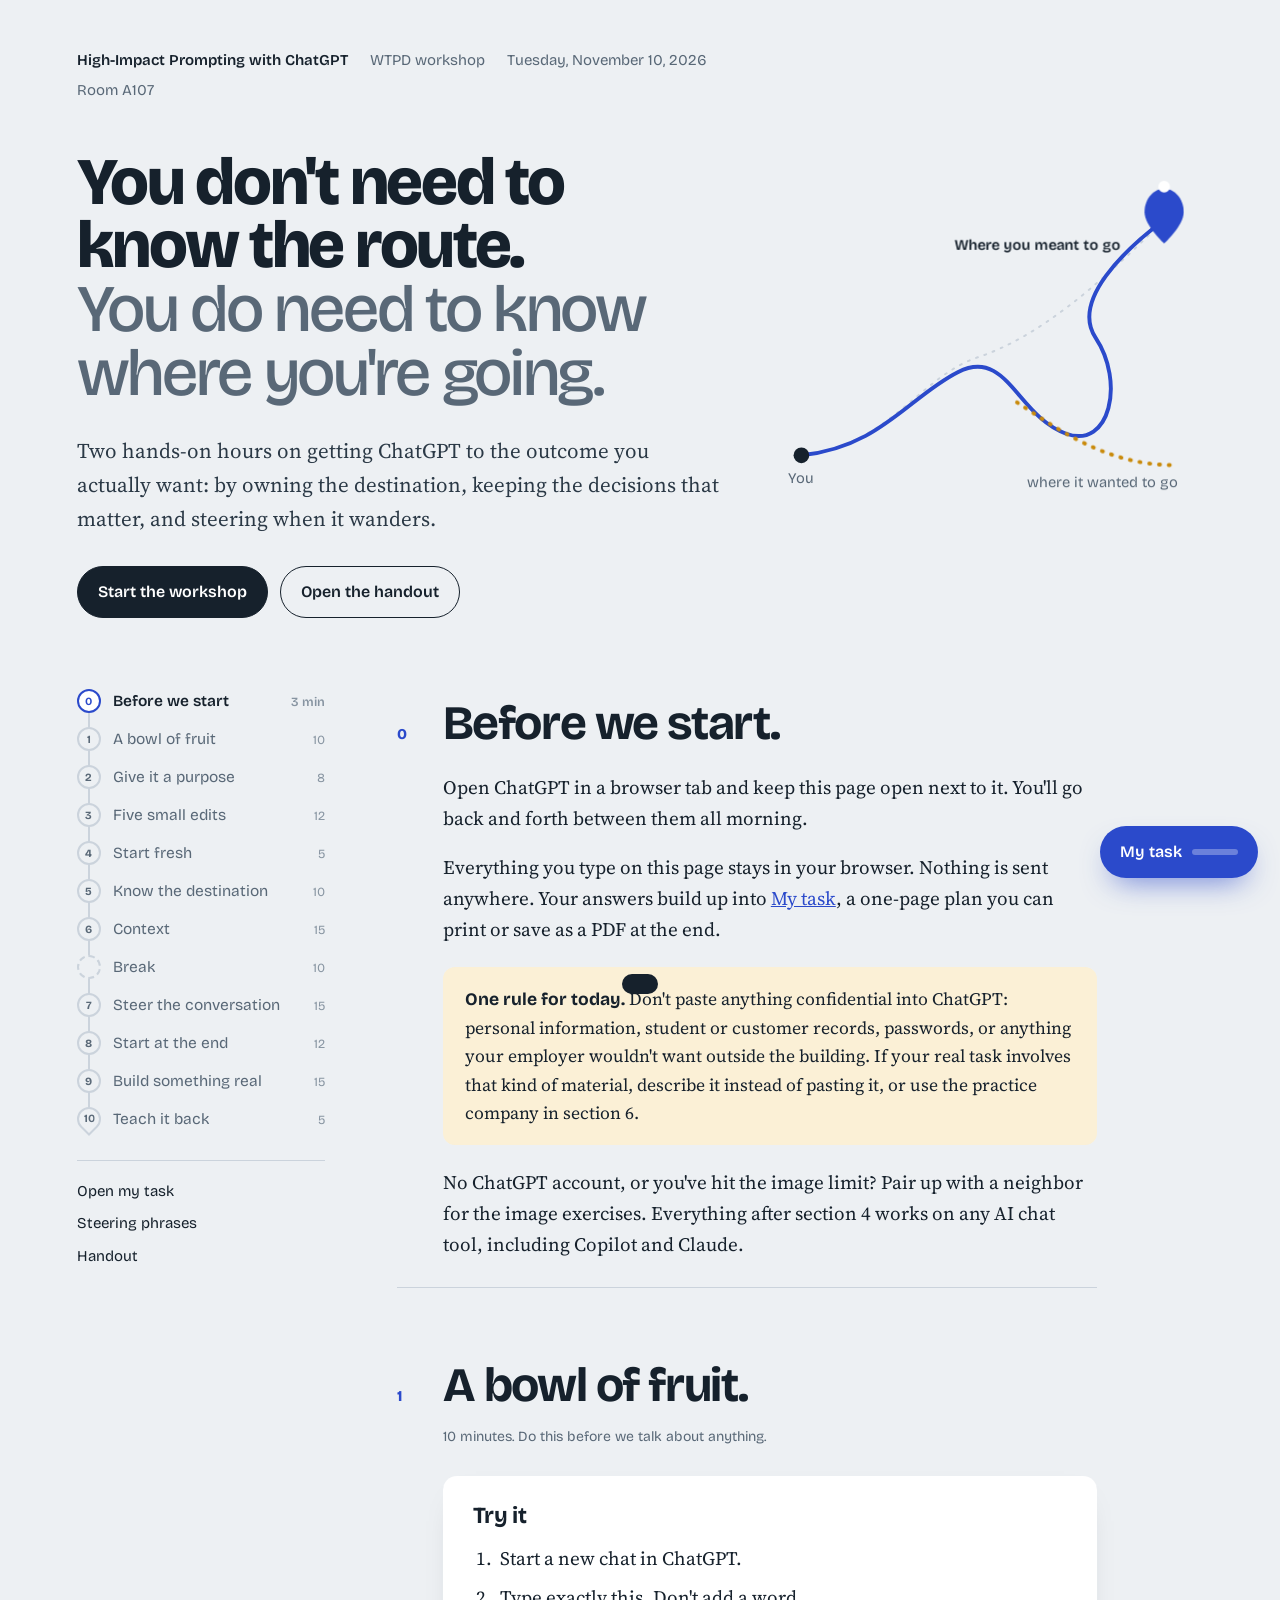
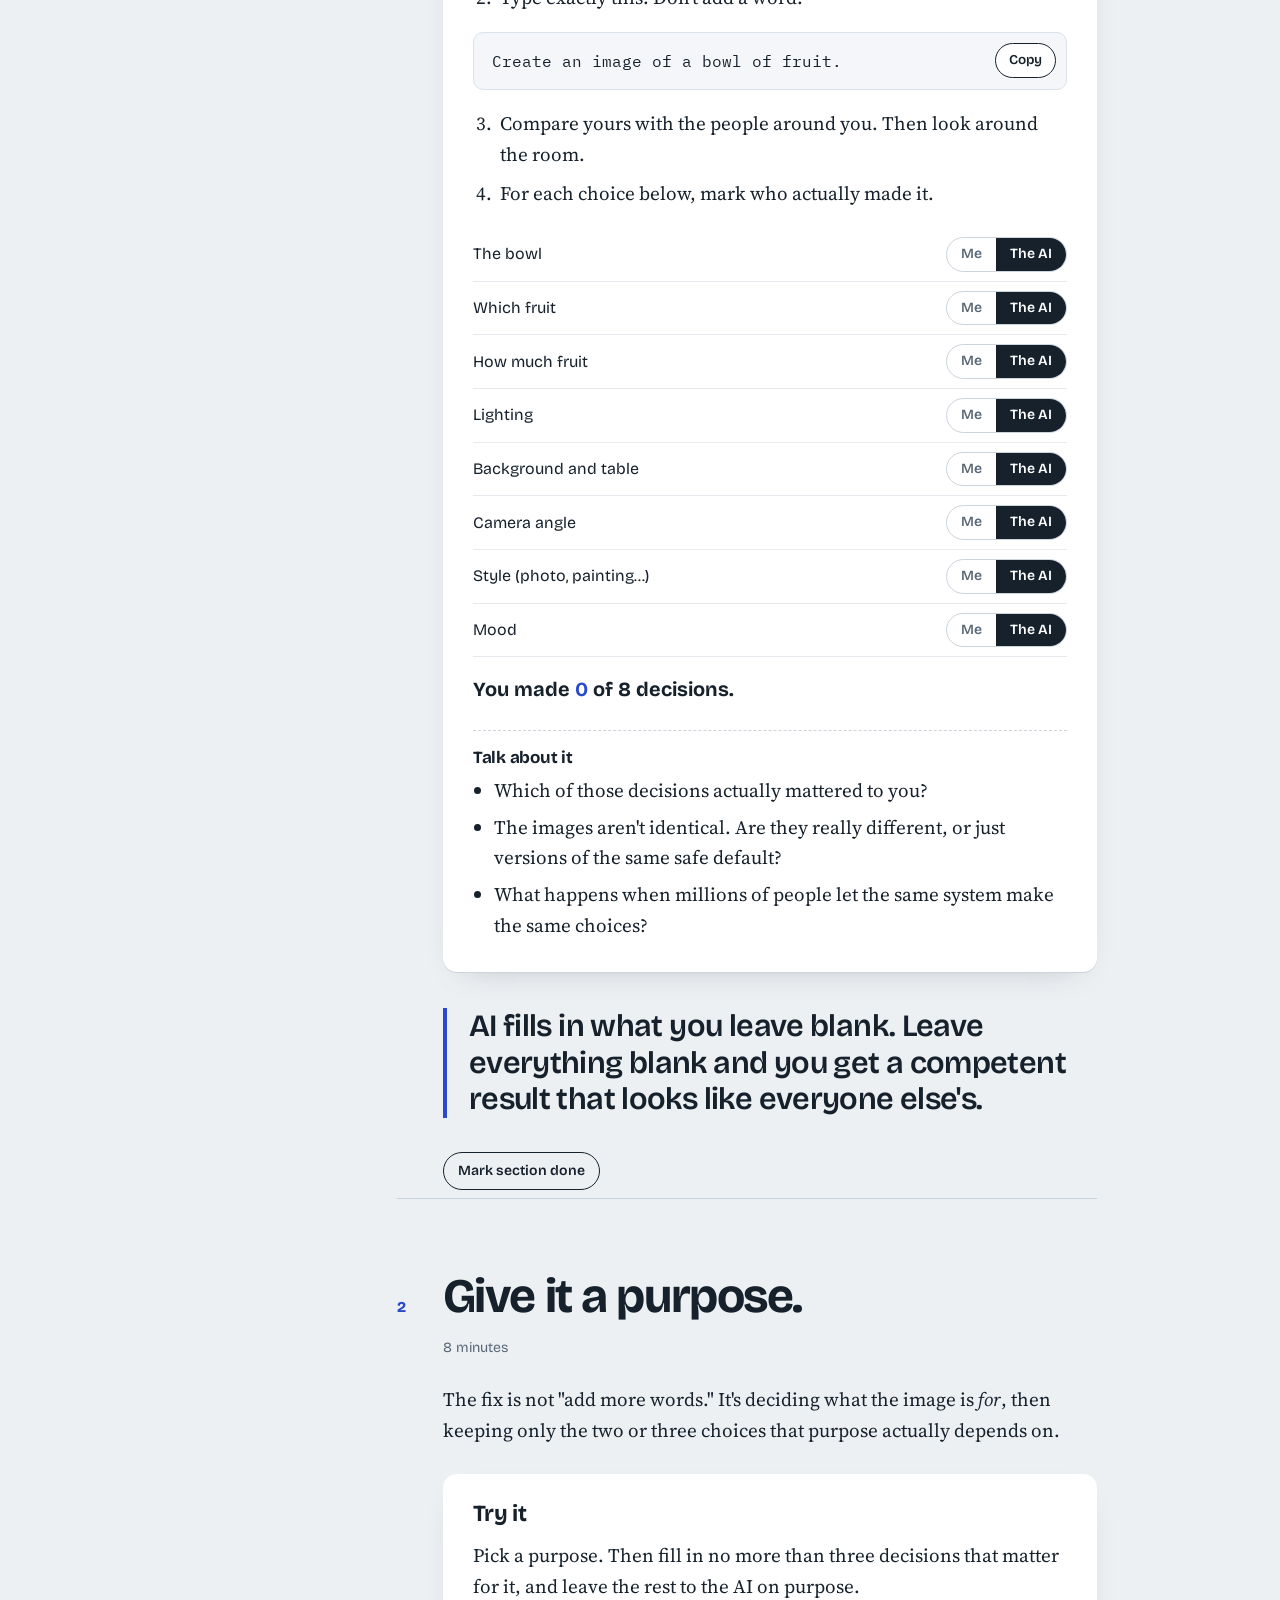
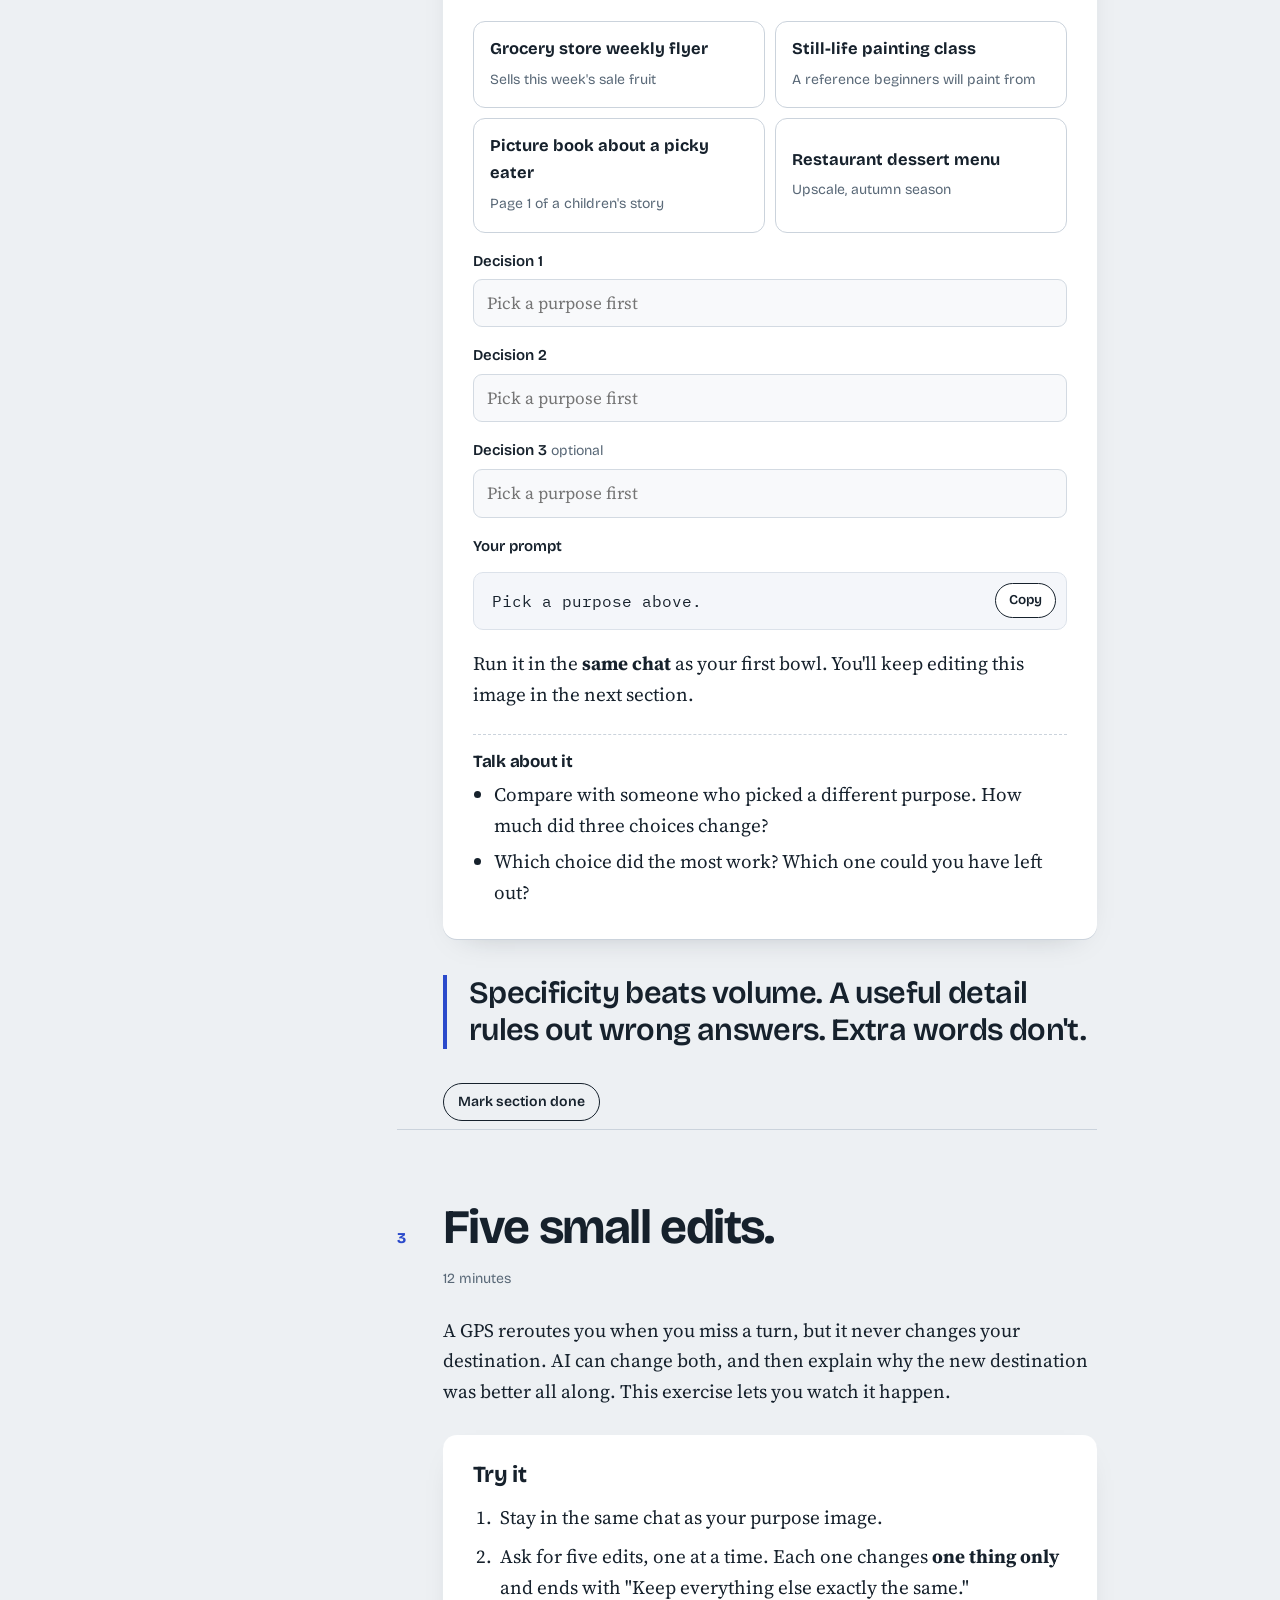
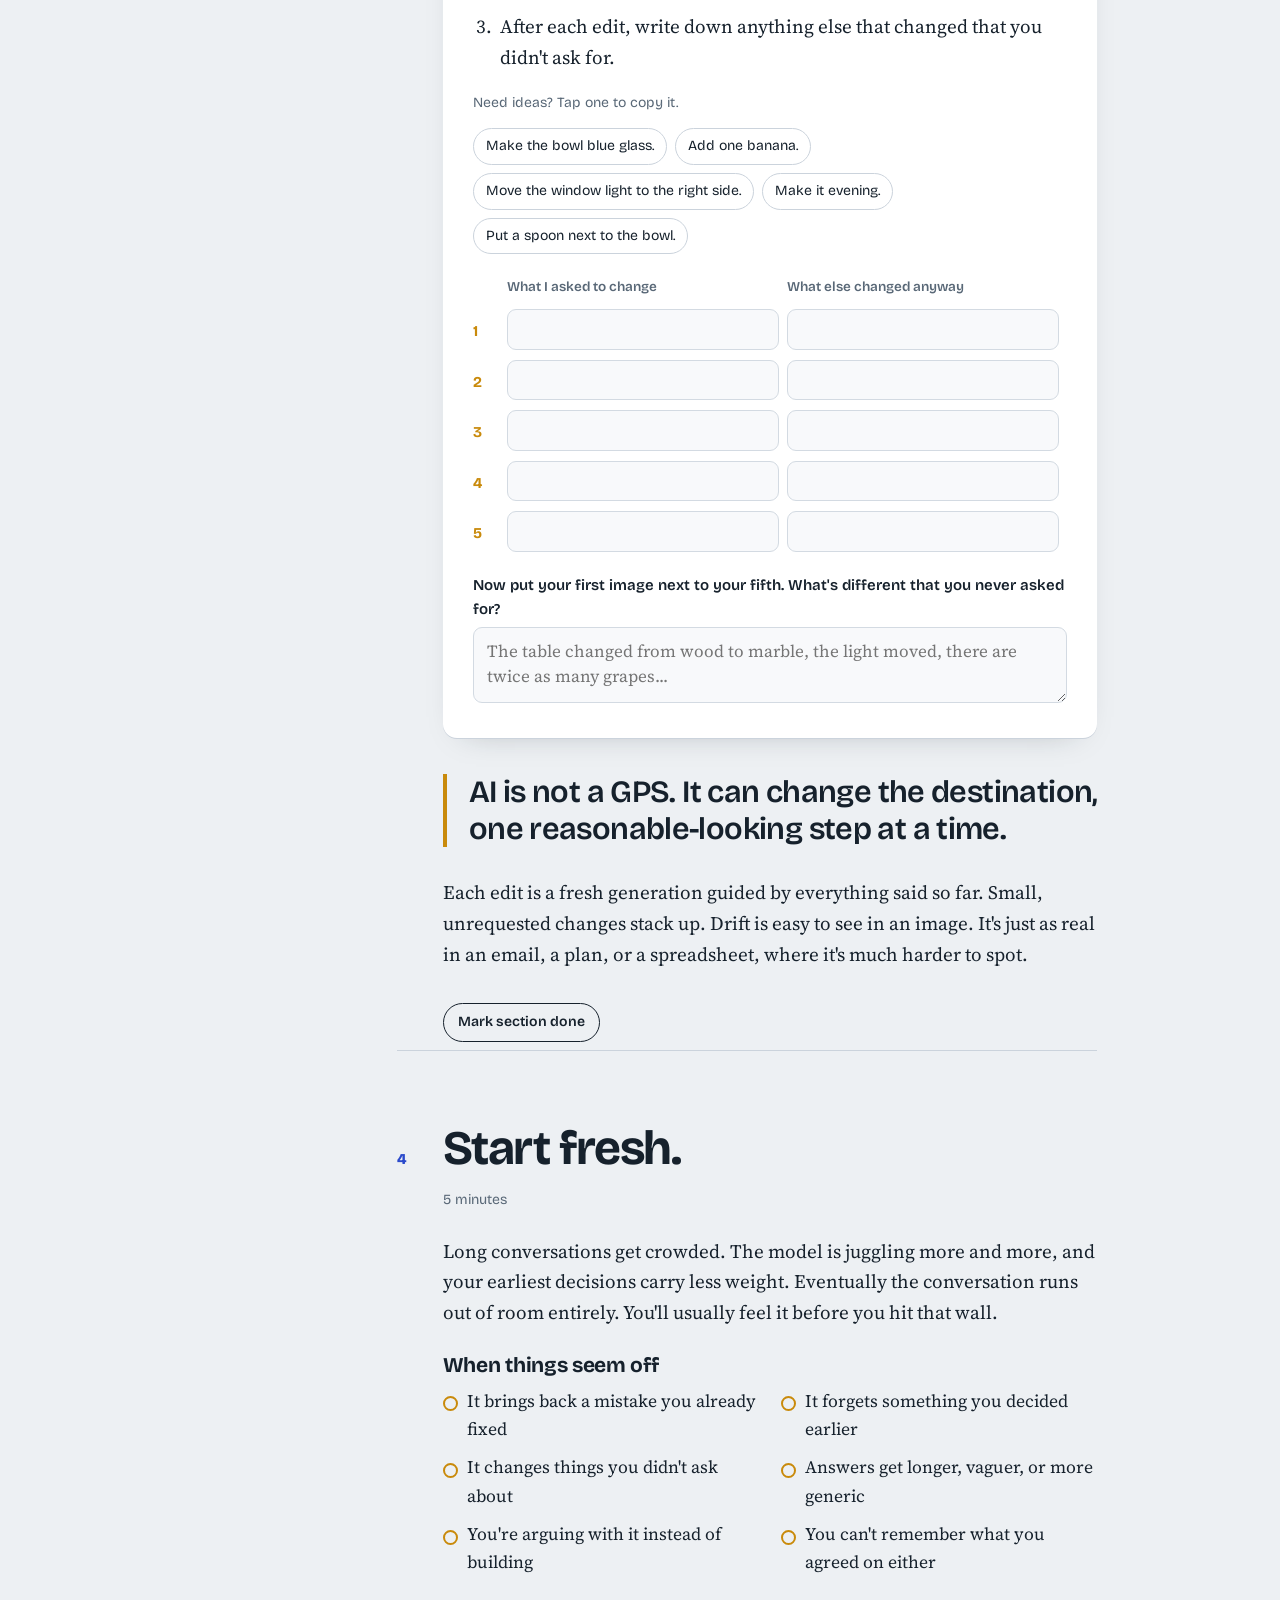
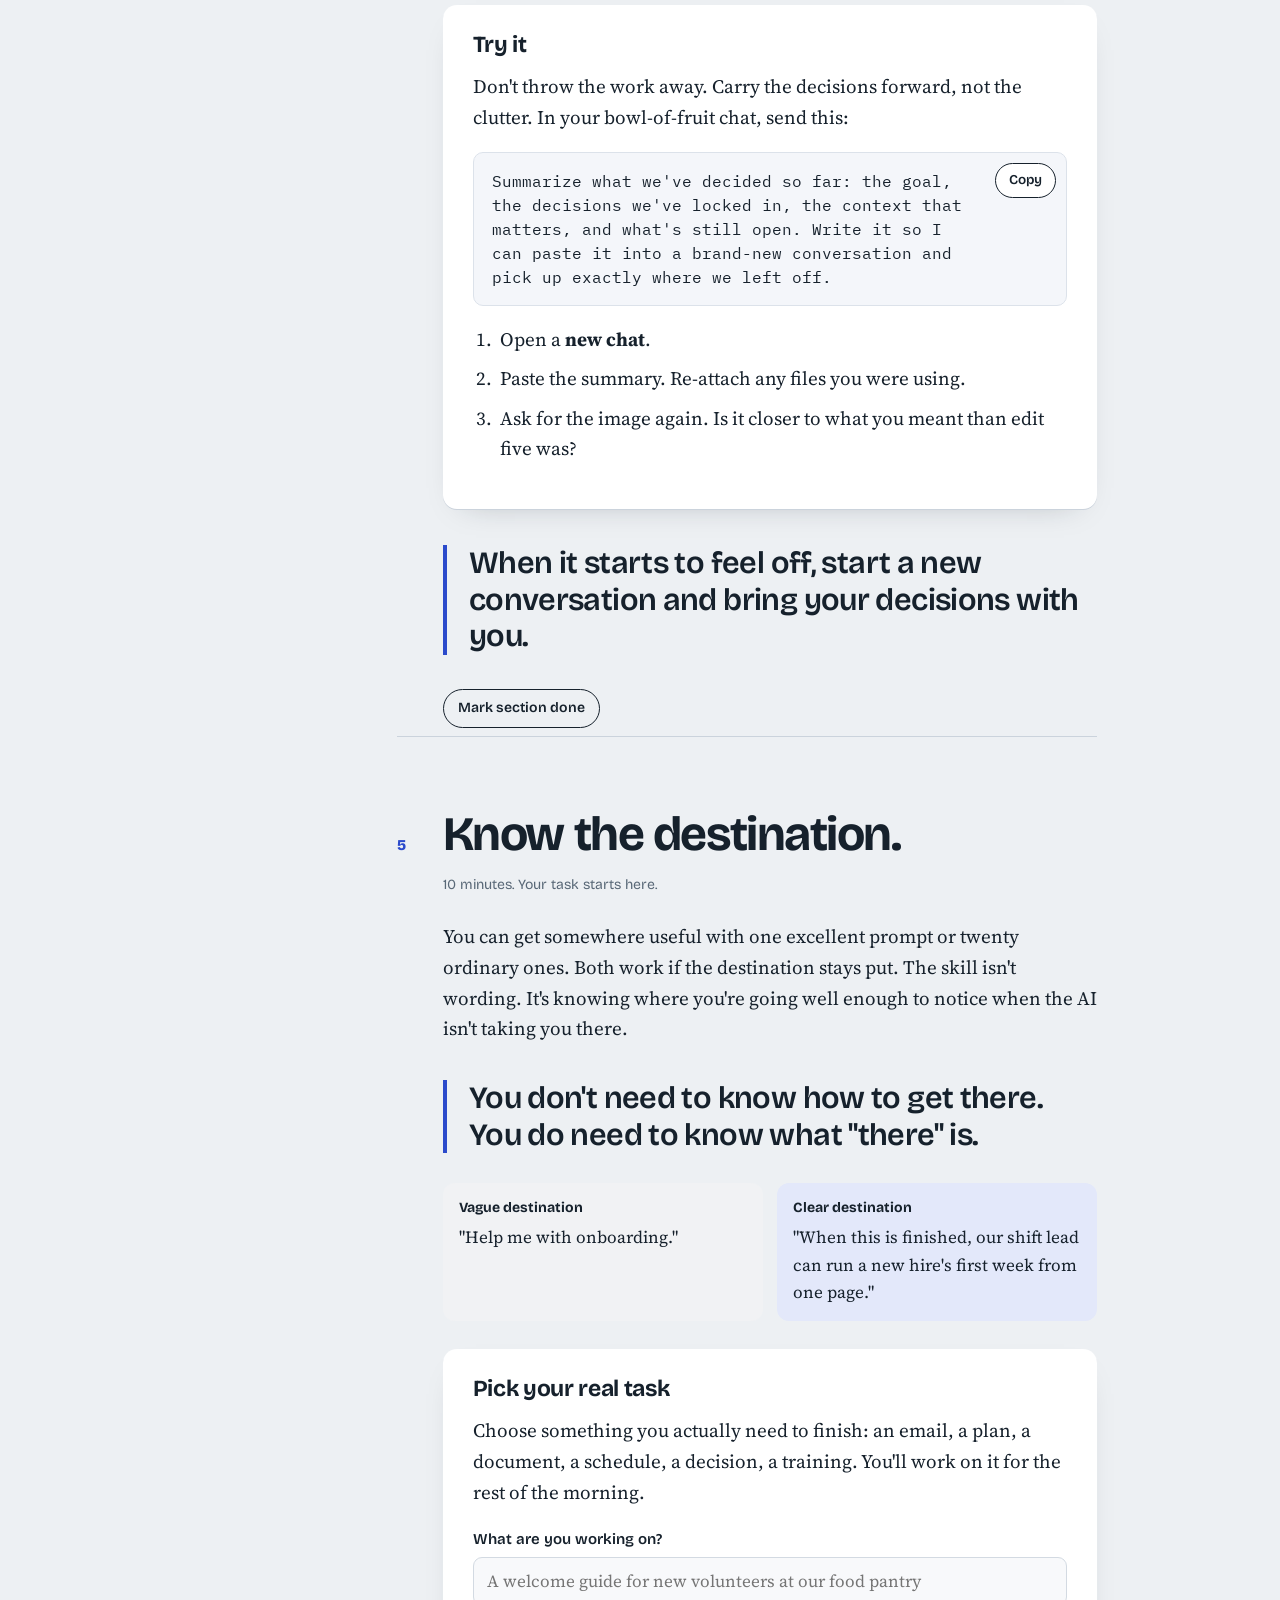
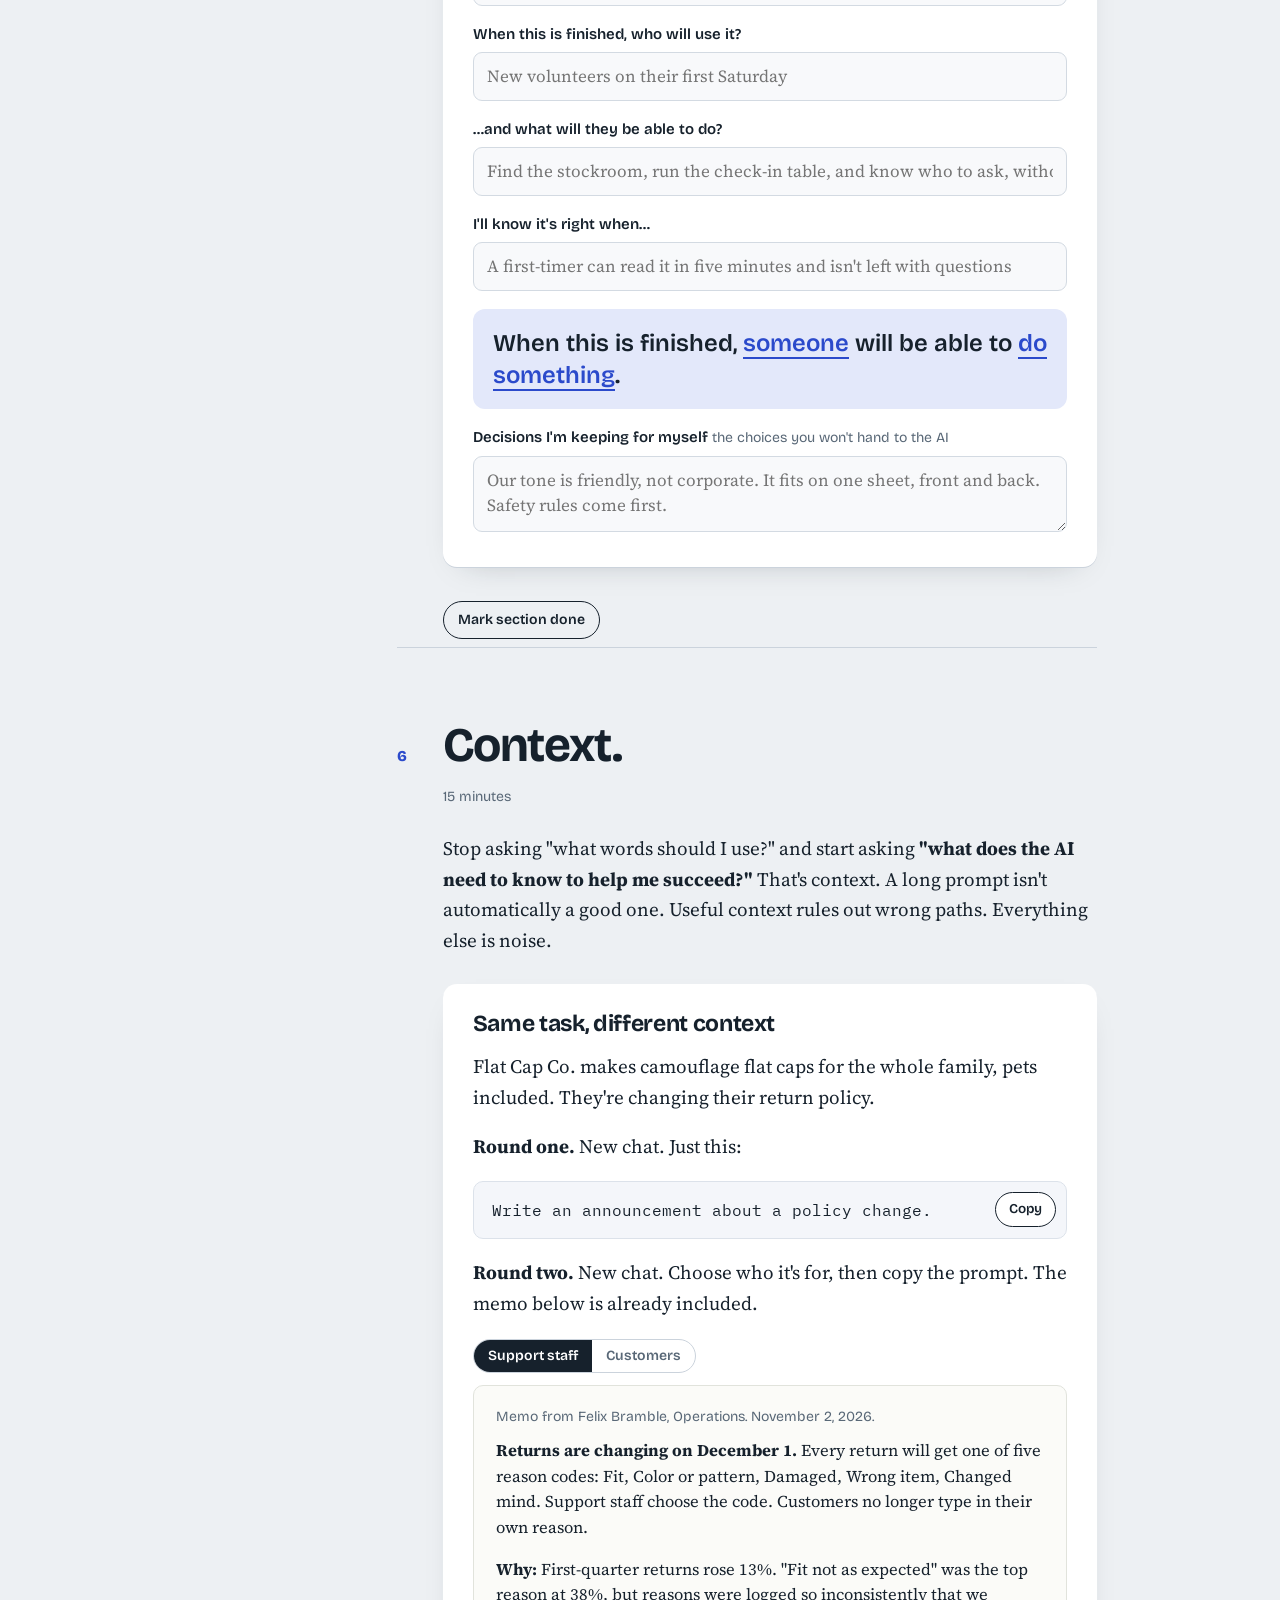
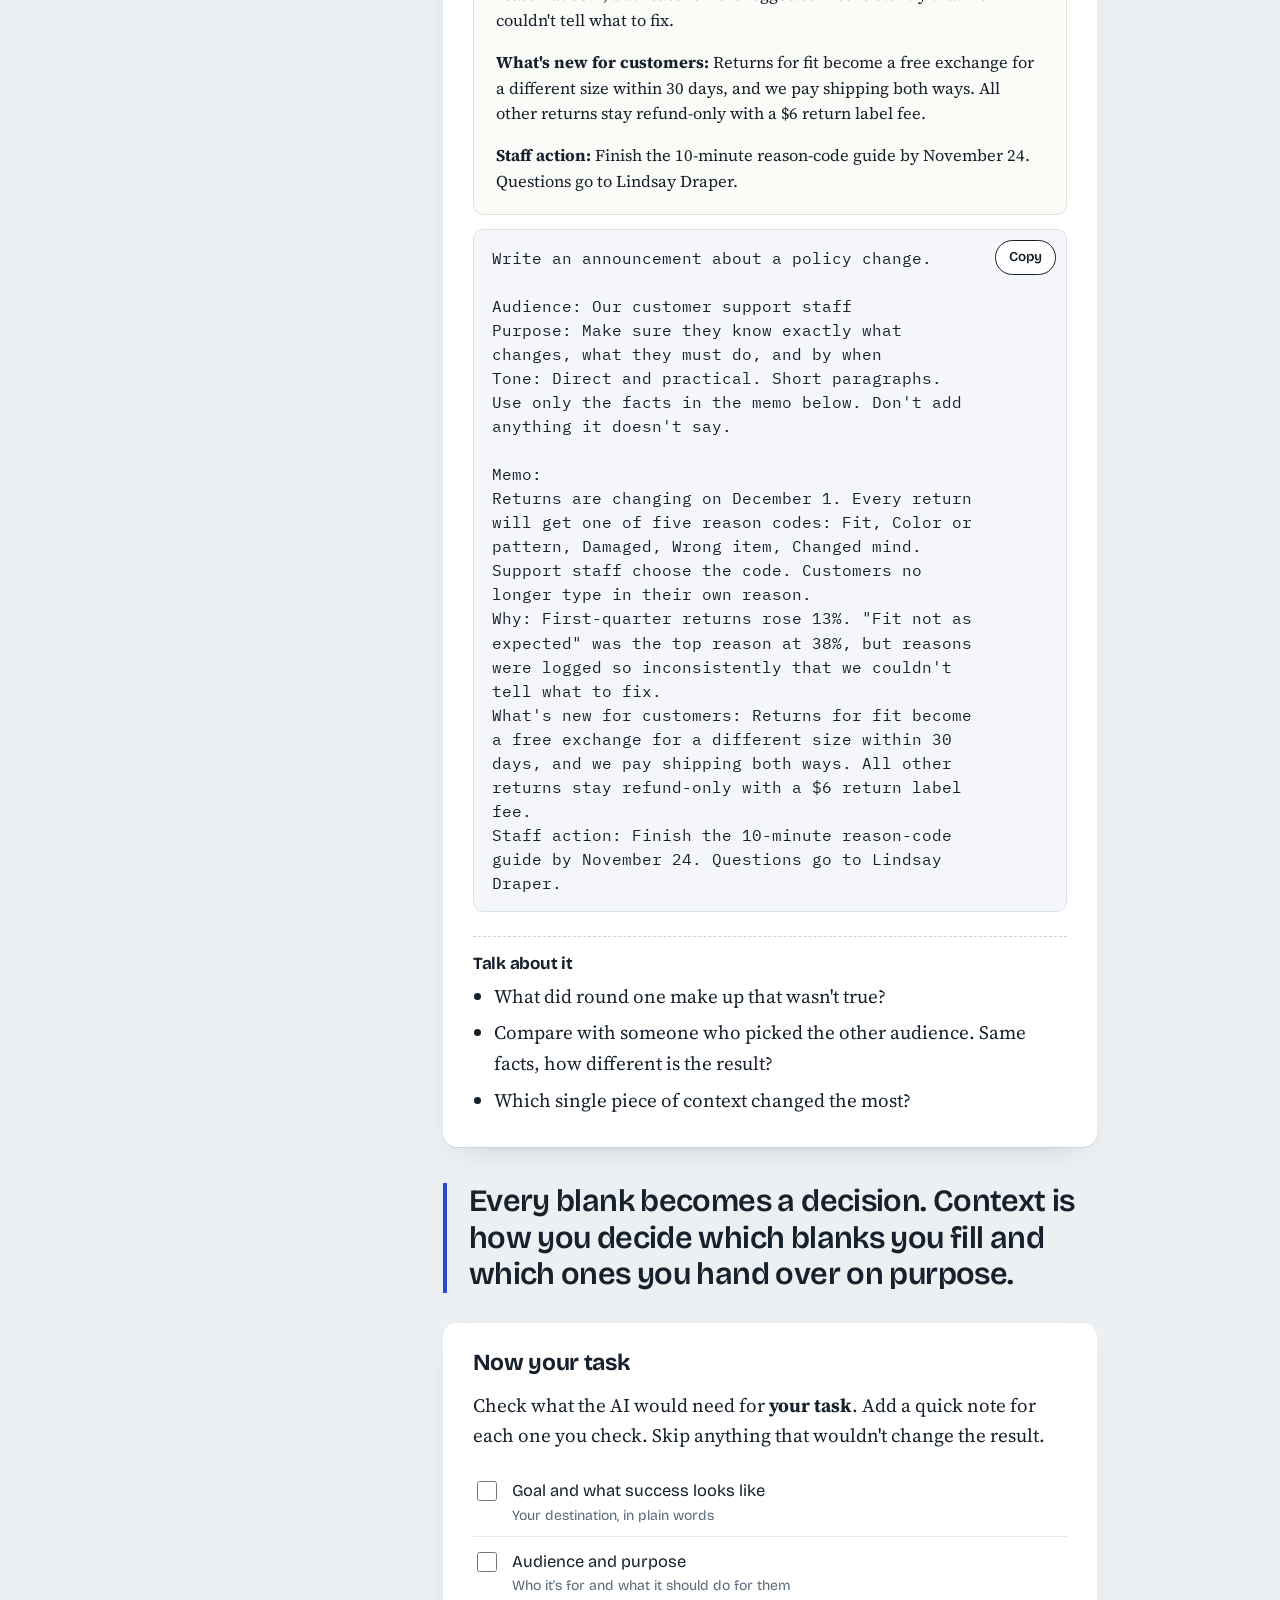
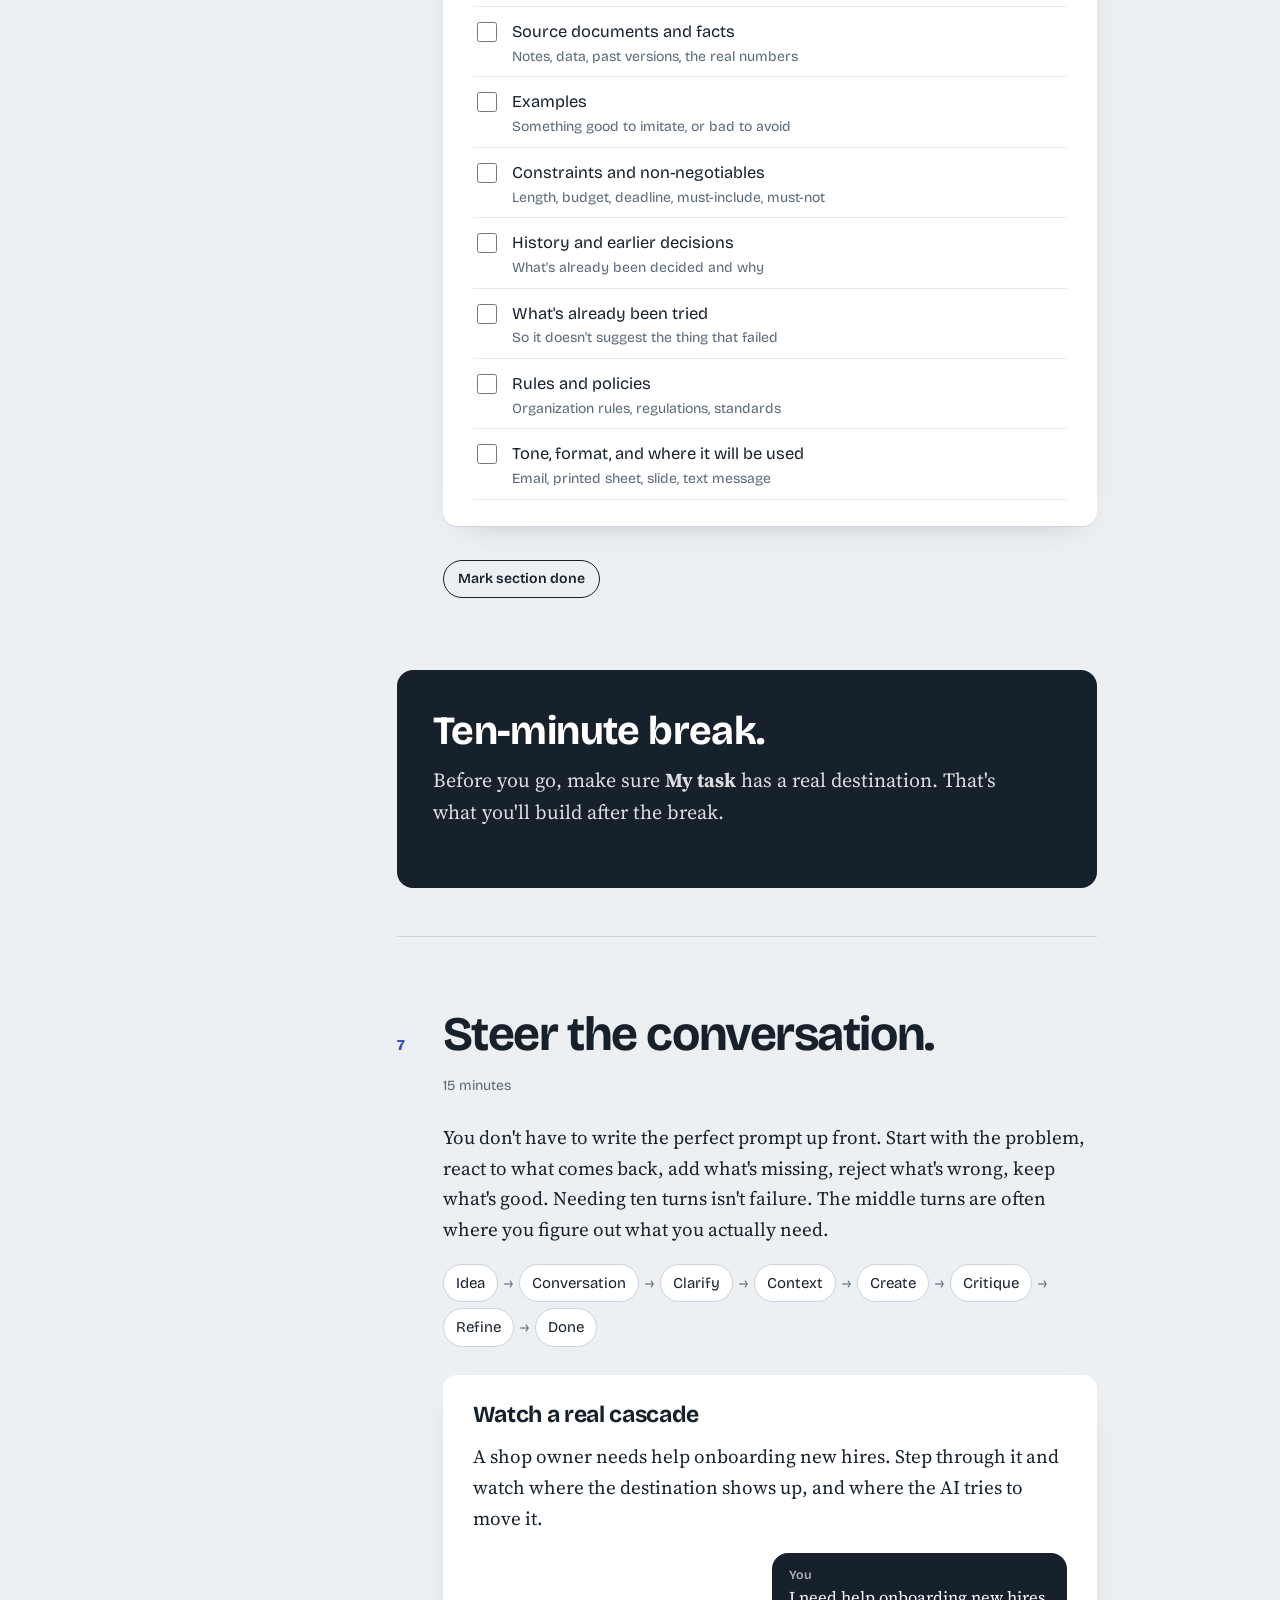
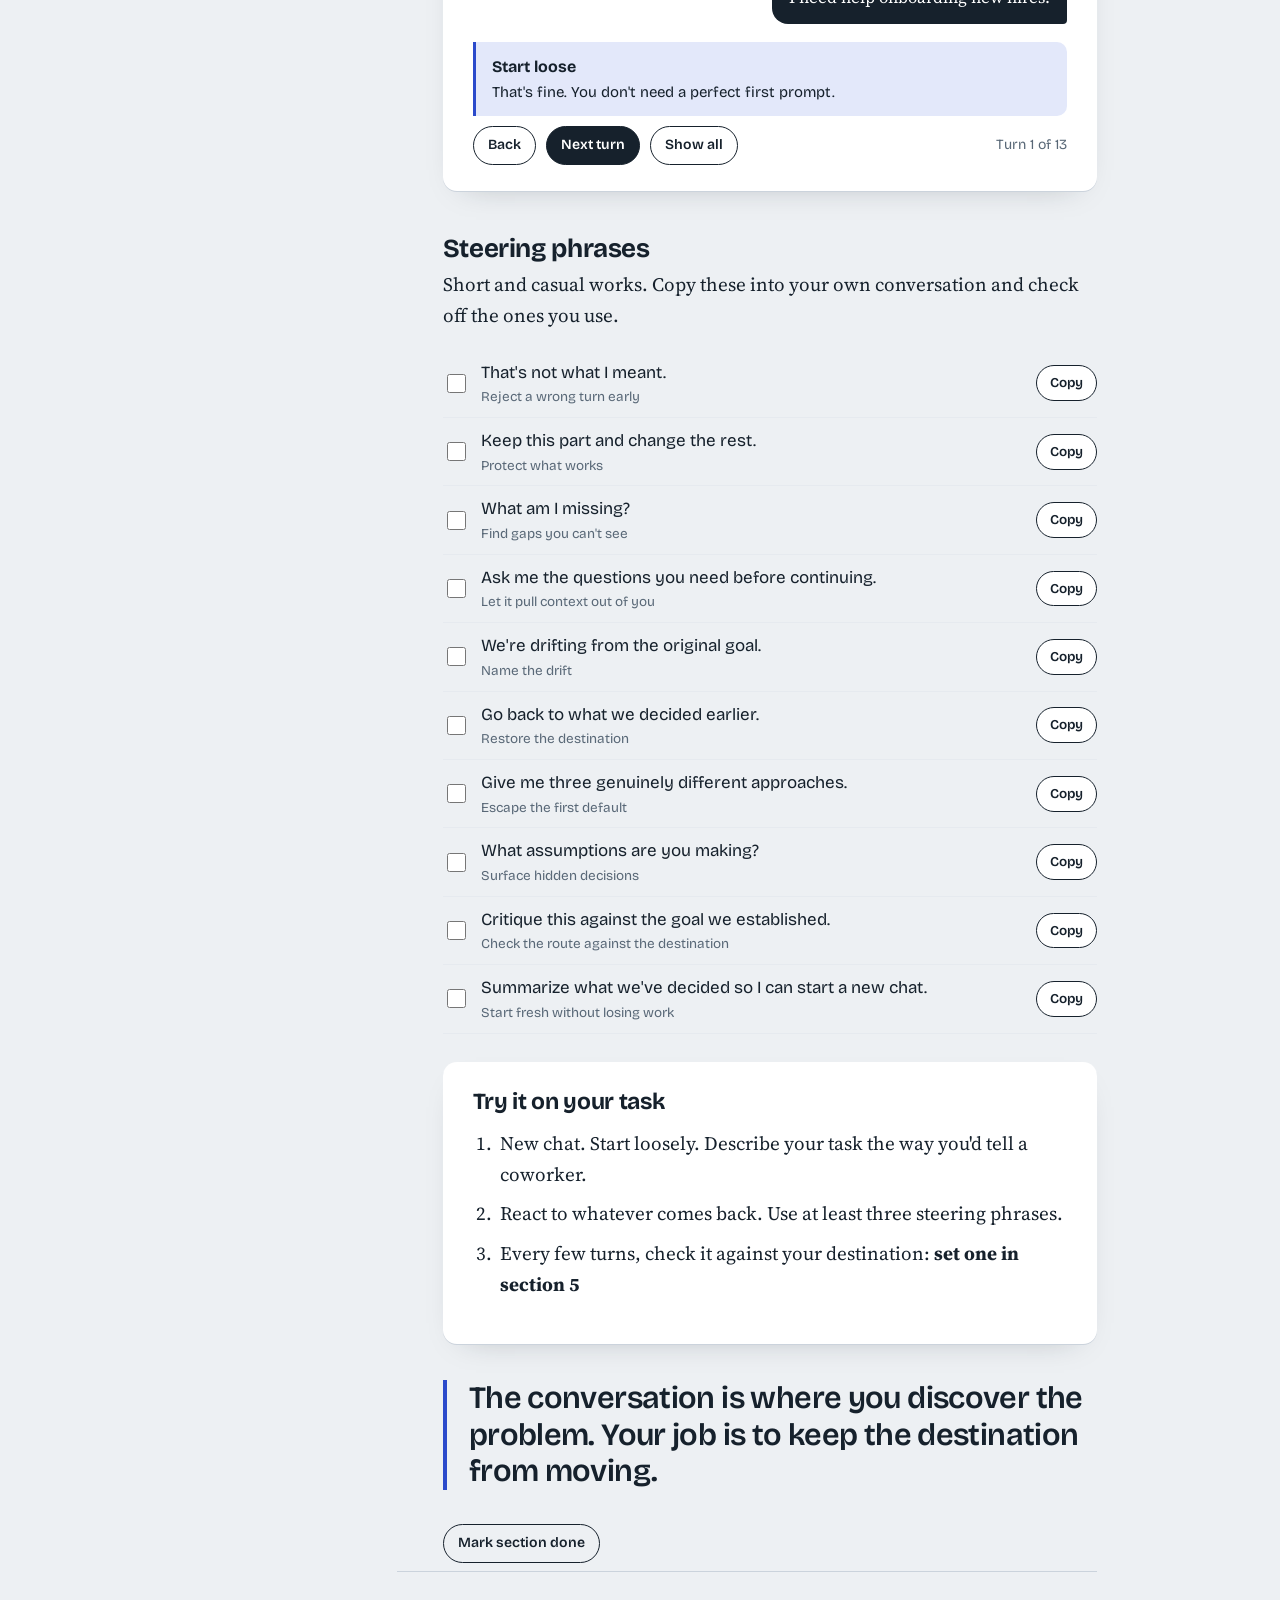
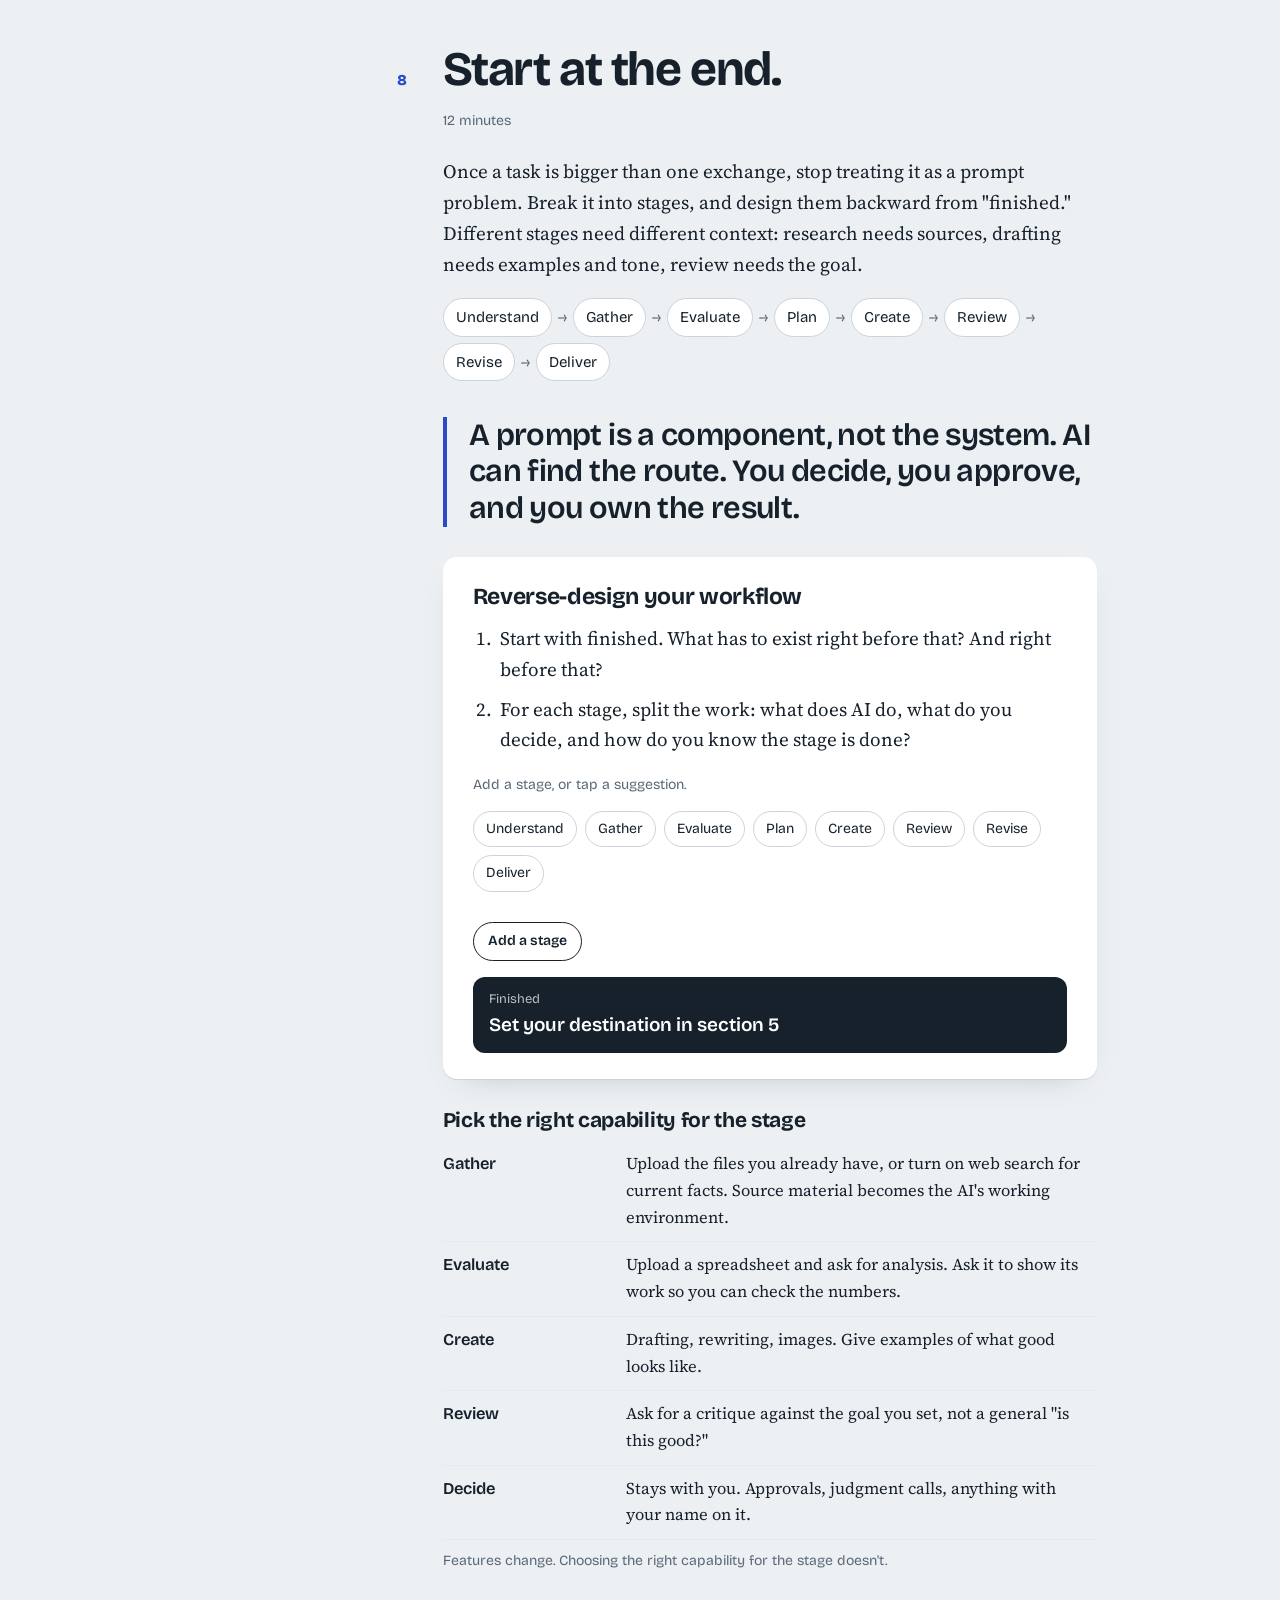
==== index.html @ a7a07292 "Build High-Impact Prompting workshop site and handout Co-Authored-By: Claude Opus 5.5 <noreply@anthr" ====
<!DOCTYPE html>
<html lang="en">
<head>
<meta charset="utf-8">
<meta name="viewport" content="width=device-width, initial-scale=1">
<title>High-Impact Prompting with ChatGPT</title>
<meta name="description" content="A hands-on workshop on directing ChatGPT toward the outcome you actually want.">
<link rel="preconnect" href="https://fonts.googleapis.com">
<link rel="preconnect" href="https://fonts.gstatic.com" crossorigin>
<link href="https://fonts.googleapis.com/css2?family=Bricolage+Grotesque:opsz,wght@12..96,400;12..96,500;12..96,600;12..96,700;12..96,800&family=IBM+Plex+Mono:wght@400;500&family=Source+Serif+4:ital,opsz,wght@0,8..60,400;0,8..60,600;1,8..60,400&display=swap" rel="stylesheet">
<style>
:root{
  --paper:#EDF0F3;
  --surface:#FFFFFF;
  --ink:#16212C;
  --muted:#596877;
  --line:#CBD3DC;
  --route:#2B4ACB;
  --route-soft:#E3E8FA;
  --drift:#C98A0B;
  --drift-soft:#FBF0D6;
  --ok:#2F7D5B;
  --display:"Bricolage Grotesque",system-ui,sans-serif;
  --serif:"Source Serif 4",Georgia,serif;
  --mono:"IBM Plex Mono",ui-monospace,Menlo,monospace;
  --rail:248px;
  --col:700px;
}
*{box-sizing:border-box}
html{scroll-behavior:smooth;scroll-padding-top:24px}
@media (prefers-reduced-motion:reduce){html{scroll-behavior:auto}*{animation:none!important;transition:none!important}}
body{margin:0;background:var(--paper);color:var(--ink);font-family:var(--serif);font-size:19px;line-height:1.62;-webkit-font-smoothing:antialiased}
a{color:var(--route)}
:focus-visible{outline:3px solid var(--route);outline-offset:3px;border-radius:4px}
h1,h2,h3,h4{font-family:var(--display);line-height:1.08;margin:0;font-weight:700;letter-spacing:-.015em}
p{margin:0 0 1em}
button,input,textarea,select{font:inherit;color:inherit}
.sr{position:absolute;width:1px;height:1px;overflow:hidden;clip:rect(0 0 0 0)}

/* ---------- hero ---------- */
.hero{padding:48px 6vw 56px;max-width:1280px;margin:0 auto;display:grid;grid-template-columns:1.5fr 1fr;gap:48px;align-items:center}
.hero .meta{font-family:var(--display);font-size:15px;color:var(--muted);margin-bottom:48px;display:flex;gap:6px 22px;flex-wrap:wrap}
.hero .meta b{color:var(--ink);font-weight:600}
.hero h1{font-size:clamp(42px,5.2vw,78px);font-weight:800;letter-spacing:-.035em;line-height:.96}
.hero h1 .quiet{display:block;color:var(--muted);font-weight:500}
.hero .lede{font-size:21px;max-width:34em;margin:28px 0 30px;color:#2B3946}
.hero .ctas{display:flex;gap:12px;flex-wrap:wrap}
.btn{display:inline-flex;align-items:center;gap:8px;font-family:var(--display);font-weight:600;font-size:16px;padding:12px 20px;border-radius:999px;border:1.5px solid var(--ink);background:var(--ink);color:#fff;text-decoration:none;cursor:pointer}
.btn.ghost{background:transparent;color:var(--ink)}
.btn.small{font-size:14px;padding:7px 14px}
.btn:hover{background:var(--route);border-color:var(--route);color:#fff}
.routeArt{width:100%;height:auto;overflow:visible}
.routeArt .road{fill:none;stroke:var(--line);stroke-width:2;stroke-dasharray:2 7;stroke-linecap:round}
.routeArt .path{fill:none;stroke:var(--route);stroke-width:4;stroke-linecap:round;stroke-linejoin:round}
.routeArt .detour{fill:none;stroke:var(--drift);stroke-width:4;stroke-linecap:round;stroke-dasharray:1 9}
.routeArt text{font-family:var(--display);font-size:15px;fill:var(--muted)}
.routeArt .pinLabel{fill:var(--ink);font-weight:600}
.draw{stroke-dasharray:var(--len);stroke-dashoffset:var(--len);animation:draw 2.6s cubic-bezier(.6,.05,.3,1) .3s forwards}
.fadeIn{opacity:0;animation:fade .5s ease 2.6s forwards}
@keyframes draw{to{stroke-dashoffset:0}}
@keyframes fade{to{opacity:1}}

/* ---------- layout ---------- */
.shell{max-width:1280px;margin:0 auto;padding:0 6vw 120px;display:grid;grid-template-columns:var(--rail) minmax(0,var(--col));gap:72px}
.rail{position:sticky;top:24px;align-self:start;max-height:calc(100vh - 48px);overflow:auto;padding:8px 0 24px}
.rail ol{list-style:none;margin:0;padding:0;position:relative}
.rail ol::before{content:"";position:absolute;left:11px;top:14px;bottom:14px;width:2px;background:var(--line)}
.rail li a{display:grid;grid-template-columns:24px 1fr auto;gap:12px;align-items:center;padding:7px 0;text-decoration:none;color:var(--muted);font-family:var(--display);font-size:15.5px;line-height:1.2;position:relative}
.rail .dot{width:24px;height:24px;border-radius:50%;background:var(--paper);border:2px solid var(--line);display:grid;place-items:center;font-size:11px;font-weight:700;color:var(--muted);z-index:1}
.rail .min{font-size:12.5px;color:#8794A1}
.rail li a:hover{color:var(--ink)}
.rail li a.active{color:var(--ink);font-weight:600}
.rail li a.active .dot{border-color:var(--route);color:var(--route);background:#fff}
.rail li a.done .dot{background:var(--route);border-color:var(--route);color:#fff}
.rail li.brk a .dot{border-style:dashed}
.rail .end .dot{border-radius:50% 50% 50% 0;transform:rotate(-45deg)}
.rail .end .dot span{transform:rotate(45deg)}
.rail .tools{margin-top:22px;padding-top:18px;border-top:1px solid var(--line);display:flex;flex-direction:column;gap:8px;font-family:var(--display);font-size:15px}
.rail .tools a{color:var(--ink);text-decoration:none}
.rail .tools a:hover{color:var(--route)}

main section{padding:72px 0 8px;border-top:1px solid var(--line)}
main section:first-child{border-top:0;padding-top:24px}
.stopHead{display:flex;align-items:baseline;gap:18px;margin-bottom:22px}
.stopNum{font-family:var(--display);font-weight:800;font-size:15px;color:var(--route);min-width:28px}
.stopHead h2{font-size:clamp(34px,4vw,48px);font-weight:700;letter-spacing:-.03em}
.time{font-family:var(--display);font-size:14px;color:var(--muted);margin:-8px 0 24px 46px}
.body{margin-left:46px}
.principle{font-family:var(--display);font-size:clamp(24px,2.7vw,31px);font-weight:600;letter-spacing:-.02em;line-height:1.18;margin:36px 0 30px;padding-left:22px;border-left:4px solid var(--route);max-width:22em}
.principle.drift{border-color:var(--drift)}

/* ---------- exercises ---------- */
.try{background:var(--surface);border-radius:14px;padding:28px 30px 26px;margin:28px 0;box-shadow:0 1px 0 var(--line),0 12px 32px -22px rgba(22,33,44,.35)}
.try h3{font-size:23px;margin-bottom:14px}
.try ol.steps{padding-left:1.2em;margin:0 0 1em}
.try ol.steps li{margin-bottom:.45em;padding-left:.25em}
.ask{margin:24px 0 0;padding:18px 0 0;border-top:1px dashed var(--line)}
.ask h4{font-size:17px;margin-bottom:8px}
.ask ul{margin:0;padding-left:1.1em}
.ask li{margin-bottom:.3em}

.prompt{position:relative;margin:14px 0 18px;background:#F4F6FA;border:1px solid #DCE2EA;border-radius:10px;padding:16px 92px 16px 18px;font-family:var(--mono);font-size:15.5px;line-height:1.55;white-space:pre-wrap;word-break:break-word}
.prompt .copy{position:absolute;top:10px;right:10px}
.copy{font-family:var(--display);font-weight:600;font-size:13.5px;padding:6px 13px;border-radius:999px;border:1.5px solid var(--ink);background:#fff;cursor:pointer}
.copy:hover{background:var(--ink);color:#fff}
.copy.ok{background:var(--ok);border-color:var(--ok);color:#fff}

label.f{display:block;font-family:var(--display);font-weight:600;font-size:15px;margin:16px 0 6px}
.hint{font-family:var(--display);font-size:14px;color:var(--muted);font-weight:400}
input[type=text],textarea{width:100%;background:#F8F9FB;border:1.5px solid #D3DAE2;border-radius:9px;padding:11px 13px;font-family:var(--serif);font-size:17px;line-height:1.45}
textarea{min-height:76px;resize:vertical}
input[type=text]:focus,textarea:focus{outline:none;border-color:var(--route);background:#fff}

/* decision tally */
.tally{display:grid;gap:0;margin:8px 0 6px}
.tally .row{display:grid;grid-template-columns:1fr auto;align-items:center;gap:12px;padding:9px 0;border-bottom:1px solid #E6EAEF;font-family:var(--display);font-size:16px}
.seg{display:inline-flex;border:1.5px solid var(--line);border-radius:999px;overflow:hidden}
.seg button{border:0;background:transparent;padding:5px 14px;font-family:var(--display);font-size:14px;font-weight:600;cursor:pointer;color:var(--muted)}
.seg button[aria-pressed=true]{background:var(--ink);color:#fff}
.seg button.me[aria-pressed=true]{background:var(--route)}
.score{font-family:var(--display);font-size:20px;font-weight:700;margin-top:16px}
.score span{color:var(--route)}

/* purpose cards */
.choices{display:grid;grid-template-columns:repeat(2,1fr);gap:10px;margin:10px 0 6px}
.choice{text-align:left;border:1.5px solid var(--line);background:#fff;border-radius:12px;padding:14px 16px;cursor:pointer;font-family:var(--display)}
.choice b{display:block;font-size:16.5px}
.choice small{color:var(--muted);font-size:14px}
.choice[aria-pressed=true]{border-color:var(--route);background:var(--route-soft)}

/* drift log */
.log{width:100%;border-collapse:collapse;margin:8px 0 4px;font-family:var(--display);font-size:15px}
.log th{text-align:left;font-weight:600;color:var(--muted);padding:6px 8px 6px 0;font-size:13.5px}
.log td{padding:5px 8px 5px 0;vertical-align:top}
.log td:first-child{font-weight:700;width:34px;padding-top:15px;color:var(--drift)}
.log input{font-size:15.5px;padding:8px 10px}
.edits{display:flex;flex-wrap:wrap;gap:8px;margin:8px 0 16px}
.chip{font-family:var(--display);font-size:14px;border:1.5px solid var(--line);border-radius:999px;padding:6px 12px;background:#fff;cursor:pointer}
.chip:hover{border-color:var(--ink)}
.chip[aria-pressed=true]{background:var(--ink);color:#fff;border-color:var(--ink)}

.signs{list-style:none;padding:0;margin:10px 0 0;display:grid;grid-template-columns:1fr 1fr;gap:10px 22px}
.signs li{padding-left:24px;position:relative;font-size:17.5px}
.signs li::before{content:"";position:absolute;left:0;top:.55em;width:11px;height:11px;border-radius:50%;border:2.5px solid var(--drift)}

.callout{background:var(--drift-soft);border-radius:12px;padding:18px 22px;margin:22px 0;font-size:17.5px}
.callout b{font-family:var(--display)}

.sentence{font-family:var(--display);font-size:24px;font-weight:600;line-height:1.35;margin:18px 0 4px;padding:18px 20px;border-radius:12px;background:var(--route-soft);color:var(--ink)}
.sentence .blank{color:var(--route);border-bottom:2px solid var(--route)}
.compare{display:grid;grid-template-columns:1fr 1fr;gap:14px;margin:16px 0}
.compare div{border-radius:12px;padding:14px 16px;font-size:17px}
.compare .weak{background:#F1F2F4}
.compare .strong{background:var(--route-soft)}
.compare b{display:block;font-family:var(--display);font-size:14px;margin-bottom:4px}

.memo{background:#FBFBF8;border:1px solid #E1E3DC;border-radius:10px;padding:20px 22px;font-size:16.5px;line-height:1.55;margin:12px 0}
.memo .mh{font-family:var(--display);font-size:14px;color:var(--muted);margin-bottom:10px}

.ctxList{display:grid;gap:4px;margin-top:8px}
.ctx{border-bottom:1px solid #E6EAEF;padding:8px 0}
.ctx label{display:flex;gap:12px;align-items:flex-start;font-family:var(--display);font-size:16.5px;cursor:pointer}
.ctx label small{display:block;color:var(--muted);font-size:14px;font-weight:400}
.ctx input[type=checkbox]{width:20px;height:20px;margin-top:3px;accent-color:var(--route);flex:none}
.ctx textarea{margin:8px 0 4px 32px;width:calc(100% - 32px);min-height:56px;display:none}
.ctx.on textarea{display:block}

/* cascade */
.chat{display:flex;flex-direction:column;gap:12px;margin:18px 0}
.turn{max-width:88%;padding:13px 17px;border-radius:16px;font-size:16.5px;line-height:1.5}
.turn.you{align-self:flex-end;background:var(--ink);color:#fff;border-bottom-right-radius:4px}
.turn.ai{align-self:flex-start;background:#F1F3F6;border-bottom-left-radius:4px}
.turn.ai.drifted{background:var(--drift-soft);outline:2px solid var(--drift)}
.turn .who{display:block;font-family:var(--display);font-size:12.5px;font-weight:600;opacity:.65;margin-bottom:2px}
.turn.new{animation:pop .35s ease}
@keyframes pop{from{opacity:0;transform:translateY(6px)}to{opacity:1;transform:none}}
.move{font-family:var(--display);font-size:15px;padding:12px 16px;border-left:3px solid var(--route);background:var(--route-soft);border-radius:0 10px 10px 0;margin:4px 0}
.move.warn{border-color:var(--drift);background:var(--drift-soft)}
.move b{display:block;font-size:16px}
.stepper{display:flex;gap:10px;align-items:center;flex-wrap:wrap;margin-top:10px}
.stepper .count{font-family:var(--display);font-size:14px;color:var(--muted);margin-left:auto}

.phrases{list-style:none;padding:0;margin:8px 0}
.phrases li{display:grid;grid-template-columns:28px 1fr auto;gap:10px;align-items:center;padding:9px 0;border-bottom:1px solid #E6EAEF;font-family:var(--display);font-size:17px}
.phrases input{width:19px;height:19px;accent-color:var(--route)}
.phrases small{display:block;color:var(--muted);font-size:13.5px;font-weight:400}

/* workflow */
.chain{display:flex;flex-wrap:wrap;gap:6px;align-items:center;font-family:var(--display);font-size:15px;margin:14px 0 4px}
.chain span{padding:6px 12px;border-radius:999px;background:#fff;border:1.5px solid var(--line)}
.chain i{font-style:normal;color:var(--muted)}
.stages{display:flex;flex-direction:column;gap:12px;margin:14px 0}
.stage{border:1.5px solid var(--line);border-radius:12px;padding:12px 14px 14px;background:#FAFBFC;position:relative}
.stage .top{display:flex;gap:10px;align-items:center}
.stage .n{font-family:var(--display);font-weight:800;color:var(--route);width:22px}
.stage .top input{font-family:var(--display);font-weight:600;font-size:17px}
.stage .grid3{display:grid;grid-template-columns:repeat(3,1fr);gap:8px;margin-top:8px}
.stage .grid3 label{font-family:var(--display);font-size:12.5px;color:var(--muted);display:block;margin-bottom:3px}
.stage .grid3 textarea{min-height:58px;font-size:15px;padding:8px 10px}
.x{border:0;background:transparent;font-size:22px;line-height:1;color:var(--muted);cursor:pointer;padding:2px 6px}
.x:hover{color:var(--ink)}
.finishLine{font-family:var(--display);font-weight:600;padding:12px 16px;border-radius:12px;background:var(--ink);color:#fff;margin-top:6px}
.finishLine small{display:block;font-weight:400;opacity:.7;font-size:13px}

.caps{width:100%;border-collapse:collapse;font-size:16.5px;margin:10px 0}
.caps td{padding:10px 10px 10px 0;border-bottom:1px solid #E6EAEF;vertical-align:top}
.caps td:first-child{font-family:var(--display);font-weight:600;width:28%}

.check{list-style:none;padding:0;margin:10px 0}
.check li{padding:7px 0 7px 30px;position:relative}
.check li::before{content:"";position:absolute;left:2px;top:.75em;width:14px;height:14px;border:2px solid var(--ink);border-radius:4px}

.model{display:flex;flex-wrap:wrap;gap:0;margin:26px 0;font-family:var(--display);font-weight:700;font-size:clamp(17px,2vw,21px)}
.model span{padding:12px 0}
.model span:not(:last-child)::after{content:"";display:inline-block;width:26px;height:2px;background:var(--route);vertical-align:middle;margin:0 10px}

.doneBar{margin:34px 0 0;display:flex;gap:12px;align-items:center}
.doneBar .btn[aria-pressed=true]{background:var(--ok);border-color:var(--ok)}

.pause{background:var(--ink);color:#fff;border-radius:16px;padding:40px 36px;margin:40px 0}
.pause h2{font-size:40px;margin-bottom:10px}
.pause p{font-size:20px;opacity:.85;max-width:30em}

.north{font-family:var(--display);font-size:clamp(26px,3vw,36px);font-weight:600;letter-spacing:-.02em;line-height:1.2;margin:40px 0 14px}

/* ---------- my task drawer ---------- */
.taskBtn{position:fixed;right:22px;bottom:22px;z-index:40;display:flex;align-items:center;gap:10px;font-family:var(--display);font-weight:600;font-size:16px;padding:13px 20px;border-radius:999px;border:0;background:var(--route);color:#fff;cursor:pointer;box-shadow:0 14px 30px -12px rgba(43,74,203,.7)}
.taskBtn .meter{width:46px;height:6px;border-radius:9px;background:rgba(255,255,255,.3);overflow:hidden}
.taskBtn .meter i{display:block;height:100%;background:#fff;width:0;transition:width .4s}
.drawer{position:fixed;top:0;right:0;height:100%;width:min(460px,100%);background:#fff;z-index:50;transform:translateX(102%);visibility:hidden;transition:transform .3s cubic-bezier(.3,.7,.2,1),visibility 0s linear .3s;box-shadow:-30px 0 60px -30px rgba(22,33,44,.45);display:flex;flex-direction:column}
.drawer.open{transform:none;visibility:visible;transition:transform .3s cubic-bezier(.3,.7,.2,1)}
.drawer header{padding:22px 24px 16px;border-bottom:1px solid var(--line);display:flex;align-items:center;justify-content:space-between}
.drawer header h2{font-size:26px}
.drawer .scroll{overflow:auto;padding:8px 24px 24px;flex:1}
.drawer footer{padding:14px 24px;border-top:1px solid var(--line);display:flex;gap:10px;flex-wrap:wrap}
.sum h4{font-size:14px;color:var(--muted);font-weight:600;margin:18px 0 4px}
.sum p,.sum li{font-size:16.5px;margin:0}
.sum ul{margin:0;padding-left:1.1em}
.sum .empty{color:#9AA5B1;font-style:italic}
.scrim{position:fixed;inset:0;background:rgba(22,33,44,.35);z-index:45;opacity:0;pointer-events:none;transition:opacity .3s}
.scrim.on{opacity:1;pointer-events:auto}

.toast{position:fixed;left:50%;bottom:26px;transform:translate(-50%,120px);background:var(--ink);color:#fff;font-family:var(--display);font-size:15px;padding:10px 18px;border-radius:999px;z-index:60;transition:transform .3s}
.toast.on{transform:translate(-50%,0)}

footer.site{border-top:1px solid var(--line);padding:30px 6vw 100px;font-family:var(--display);font-size:14px;color:var(--muted);max-width:1280px;margin:0 auto}

#printPlan{display:none}

/* ---------- responsive ---------- */
@media (max-width:1060px){
  .shell{grid-template-columns:1fr;gap:0}
  .rail{position:sticky;top:0;z-index:30;background:rgba(237,240,243,.94);backdrop-filter:blur(8px);margin:0 -6vw;padding:10px 6vw;max-height:none;overflow-x:auto;overflow-y:hidden;border-bottom:1px solid var(--line)}
  .rail ol{display:flex;gap:6px;width:max-content}
  .rail ol::before{display:none}
  .rail li a{display:flex;gap:6px;padding:4px 10px 4px 4px;border-radius:999px;font-size:14px;white-space:nowrap}
  .rail .min,.rail .tools{display:none}
  .rail .dot{width:22px;height:22px}
  html{scroll-padding-top:70px}
}
@media (max-width:820px){
  .hero{grid-template-columns:1fr;padding-top:32px}
  .hero .meta{margin-bottom:32px}
  .routeArt{max-width:440px}
  body{font-size:18px}
  .body{margin-left:0}
  .time{margin-left:0}
  .try{padding:22px 18px;margin-left:-4px;margin-right:-4px}
  .choices,.compare,.signs{grid-template-columns:1fr}
  .stage .grid3{grid-template-columns:1fr}
  .prompt{padding:46px 14px 14px}
  .turn{max-width:96%}
  .taskBtn{right:14px;bottom:14px}
}

/* ---------- print: my plan only ---------- */
@media print{
  @page{margin:16mm}
  body{background:#fff;font-size:12pt}
  body>*:not(#printPlan){display:none!important}
  #printPlan{display:block}
  #printPlan h1{font-size:24pt;margin-bottom:4pt}
  #printPlan h2{font-size:13pt;margin:16pt 0 4pt;color:var(--route)}
  #printPlan p,#printPlan li{font-size:11.5pt;margin:0 0 3pt}
  #printPlan .pp-meta{font-family:var(--display);color:#555;font-size:10pt;margin-bottom:12pt}
  #printPlan .pp-prompt{font-family:var(--mono);font-size:9.5pt;white-space:pre-wrap;border:1px solid #ccc;padding:8pt;border-radius:4pt}
  #printPlan table{border-collapse:collapse;width:100%;font-size:10pt}
  #printPlan td,#printPlan th{border:1px solid #ccc;padding:4pt;text-align:left;vertical-align:top}
}
</style>
</head>
<body>

<header class="hero">
  <div>
    <div class="meta"><span><b>High-Impact Prompting with ChatGPT</b></span><span>WTPD workshop</span><span>Tuesday, November 10, 2026</span><span>Room A107</span></div>
    <h1>You don't need to know the route.<span class="quiet">You do need to know where you're going.</span></h1>
    <p class="lede">Two hands-on hours on getting ChatGPT to the outcome you actually want: by owning the destination, keeping the decisions that matter, and steering when it wanders.</p>
    <div class="ctas">
      <a class="btn" href="#start">Start the workshop</a>
      <a class="btn ghost" href="handout.html">Open the handout</a>
    </div>
  </div>
  <svg class="routeArt" viewBox="0 0 440 330" role="img" aria-label="A route from start to destination that wanders off course and is steered back">
    <path class="road" d="M30 290 C 120 280, 150 210, 210 190 S 330 120, 400 50"/>
    <path class="path draw" style="--len:640" d="M30 290 C 110 282, 140 230, 190 205 C 240 180, 250 250, 300 268 C 345 284, 360 215, 330 170 C 305 132, 360 80, 400 50"/>
    <path class="detour fadeIn" d="M250 236 C 290 262, 340 300, 410 300"/>
    <circle cx="30" cy="290" r="8" fill="#16212C"/>
    <text x="30" y="318" text-anchor="middle">You</text>
    <g class="fadeIn">
      <text x="414" y="322" text-anchor="end" fill="#C98A0B">where it wanted to go</text>
      <path d="M400 50 c0 -15 -11 -24 -20 -24 s-20 9 -20 24 c0 14 20 32 20 32 s20 -18 20 -32z" transform="translate(20 -8)" fill="#2B4ACB"/>
      <circle cx="400" cy="16" r="6" fill="#fff"/>
      <text class="pinLabel" x="355" y="80" text-anchor="end">Where you meant to go</text>
    </g>
  </svg>
</header>

<div class="shell">
  <nav class="rail" aria-label="Workshop path">
    <ol>
      <li><a href="#start"><span class="dot">0</span><span>Before we start</span><span class="min">3 min</span></a></li>
      <li><a href="#fruit"><span class="dot">1</span><span>A bowl of fruit</span><span class="min">10</span></a></li>
      <li><a href="#purpose"><span class="dot">2</span><span>Give it a purpose</span><span class="min">8</span></a></li>
      <li><a href="#drift"><span class="dot">3</span><span>Five small edits</span><span class="min">12</span></a></li>
      <li><a href="#fresh"><span class="dot">4</span><span>Start fresh</span><span class="min">5</span></a></li>
      <li><a href="#destination"><span class="dot">5</span><span>Know the destination</span><span class="min">10</span></a></li>
      <li><a href="#context"><span class="dot">6</span><span>Context</span><span class="min">15</span></a></li>
      <li class="brk"><a href="#break"><span class="dot">&nbsp;</span><span>Break</span><span class="min">10</span></a></li>
      <li><a href="#cascade"><span class="dot">7</span><span>Steer the conversation</span><span class="min">15</span></a></li>
      <li><a href="#workflow"><span class="dot">8</span><span>Start at the end</span><span class="min">12</span></a></li>
      <li><a href="#build"><span class="dot">9</span><span>Build something real</span><span class="min">15</span></a></li>
      <li class="end"><a href="#teach"><span class="dot"><span>10</span></span><span>Teach it back</span><span class="min">5</span></a></li>
    </ol>
    <div class="tools">
      <a href="#" data-open-task>Open my task</a>
      <a href="#steering">Steering phrases</a>
      <a href="handout.html">Handout</a>
    </div>
  </nav>

  <main>

<!-- 0 -->
<section id="start">
  <div class="stopHead"><span class="stopNum">0</span><h2>Before we start.</h2></div>
  <div class="body">
    <p>Open ChatGPT in a browser tab and keep this page open next to it. You'll go back and forth between them all morning.</p>
    <p>Everything you type on this page stays in your browser. Nothing is sent anywhere. Your answers build up into <a href="#" data-open-task>My task</a>, a one-page plan you can print or save as a PDF at the end.</p>
    <div class="callout"><b>One rule for today.</b> Don't paste anything confidential into ChatGPT: personal information, student or customer records, passwords, or anything your employer wouldn't want outside the building. If your real task involves that kind of material, describe it instead of pasting it, or use the practice company in section 6.</div>
    <p>No ChatGPT account, or you've hit the image limit? Pair up with a neighbor for the image exercises. Everything after section 4 works on any AI chat tool, including Copilot and Claude.</p>
  </div>
</section>

<!-- 1 -->
<section id="fruit">
  <div class="stopHead"><span class="stopNum">1</span><h2>A bowl of fruit.</h2></div>
  <p class="time">10 minutes. Do this before we talk about anything.</p>
  <div class="body">
    <div class="try">
      <h3>Try it</h3>
      <ol class="steps">
        <li>Start a new chat in ChatGPT.</li>
        <li>Type exactly this. Don't add a word.</li>
      </ol>
      <div class="prompt" data-prompt>Create an image of a bowl of fruit.<button class="copy" type="button">Copy</button></div>
      <ol class="steps" start="3">
        <li>Compare yours with the people around you. Then look around the room.</li>
        <li>For each choice below, mark who actually made it.</li>
      </ol>
      <div class="tally" id="tally"></div>
      <p class="score" id="tallyScore">You made <span>0</span> of 8 decisions.</p>
      <div class="ask">
        <h4>Talk about it</h4>
        <ul>
          <li>Which of those decisions actually mattered to you?</li>
          <li>The images aren't identical. Are they really different, or just versions of the same safe default?</li>
          <li>What happens when millions of people let the same system make the same choices?</li>
        </ul>
      </div>
    </div>
    <p class="principle">AI fills in what you leave blank. Leave everything blank and you get a competent result that looks like everyone else's.</p>
    <div class="doneBar"><button class="btn small ghost" data-done="fruit" type="button">Mark section done</button></div>
  </div>
</section>

<!-- 2 -->
<section id="purpose">
  <div class="stopHead"><span class="stopNum">2</span><h2>Give it a purpose.</h2></div>
  <p class="time">8 minutes</p>
  <div class="body">
    <p>The fix is not "add more words." It's deciding what the image is <em>for</em>, then keeping only the two or three choices that purpose actually depends on.</p>
    <div class="try">
      <h3>Try it</h3>
      <p>Pick a purpose. Then fill in no more than three decisions that matter for it, and leave the rest to the AI on purpose.</p>
      <div class="choices" id="purposes"></div>
      <label class="f" for="pd1">Decision 1</label>
      <input type="text" id="pd1" data-k="pd1" placeholder="">
      <label class="f" for="pd2">Decision 2</label>
      <input type="text" id="pd2" data-k="pd2" placeholder="">
      <label class="f" for="pd3">Decision 3 <span class="hint">optional</span></label>
      <input type="text" id="pd3" data-k="pd3" placeholder="">
      <label class="f">Your prompt</label>
      <div class="prompt" id="purposePrompt"><span></span><button class="copy" type="button">Copy</button></div>
      <p>Run it in the <b>same chat</b> as your first bowl. You'll keep editing this image in the next section.</p>
      <div class="ask">
        <h4>Talk about it</h4>
        <ul>
          <li>Compare with someone who picked a different purpose. How much did three choices change?</li>
          <li>Which choice did the most work? Which one could you have left out?</li>
        </ul>
      </div>
    </div>
    <p class="principle">Specificity beats volume. A useful detail rules out wrong answers. Extra words don't.</p>
    <div class="doneBar"><button class="btn small ghost" data-done="purpose" type="button">Mark section done</button></div>
  </div>
</section>

<!-- 3 -->
<section id="drift">
  <div class="stopHead"><span class="stopNum">3</span><h2>Five small edits.</h2></div>
  <p class="time">12 minutes</p>
  <div class="body">
    <p>A GPS reroutes you when you miss a turn, but it never changes your destination. AI can change both, and then explain why the new destination was better all along. This exercise lets you watch it happen.</p>
    <div class="try">
      <h3>Try it</h3>
      <ol class="steps">
        <li>Stay in the same chat as your purpose image.</li>
        <li>Ask for five edits, one at a time. Each one changes <b>one thing only</b> and ends with "Keep everything else exactly the same."</li>
        <li>After each edit, write down anything else that changed that you didn't ask for.</li>
      </ol>
      <p class="hint">Need ideas? Tap one to copy it.</p>
      <div class="edits" id="editIdeas"></div>
      <table class="log">
        <thead><tr><th></th><th>What I asked to change</th><th>What else changed anyway</th></tr></thead>
        <tbody id="driftRows"></tbody>
      </table>
      <label class="f" for="driftCompare">Now put your first image next to your fifth. What's different that you never asked for?</label>
      <textarea id="driftCompare" data-k="driftCompare" placeholder="The table changed from wood to marble, the light moved, there are twice as many grapes..."></textarea>
    </div>
    <p class="principle drift">AI is not a GPS. It can change the destination, one reasonable-looking step at a time.</p>
    <p>Each edit is a fresh generation guided by everything said so far. Small, unrequested changes stack up. Drift is easy to see in an image. It's just as real in an email, a plan, or a spreadsheet, where it's much harder to spot.</p>
    <div class="doneBar"><button class="btn small ghost" data-done="drift" type="button">Mark section done</button></div>
  </div>
</section>

<!-- 4 -->
<section id="fresh">
  <div class="stopHead"><span class="stopNum">4</span><h2>Start fresh.</h2></div>
  <p class="time">5 minutes</p>
  <div class="body">
    <p>Long conversations get crowded. The model is juggling more and more, and your earliest decisions carry less weight. Eventually the conversation runs out of room entirely. You'll usually feel it before you hit that wall.</p>
    <h3 style="font-size:21px;margin:26px 0 4px">When things seem off</h3>
    <ul class="signs">
      <li>It brings back a mistake you already fixed</li>
      <li>It forgets something you decided earlier</li>
      <li>It changes things you didn't ask about</li>
      <li>Answers get longer, vaguer, or more generic</li>
      <li>You're arguing with it instead of building</li>
      <li>You can't remember what you agreed on either</li>
    </ul>
    <div class="try">
      <h3>Try it</h3>
      <p>Don't throw the work away. Carry the decisions forward, not the clutter. In your bowl-of-fruit chat, send this:</p>
      <div class="prompt" data-prompt>Summarize what we've decided so far: the goal, the decisions we've locked in, the context that matters, and what's still open. Write it so I can paste it into a brand-new conversation and pick up exactly where we left off.<button class="copy" type="button">Copy</button></div>
      <ol class="steps">
        <li>Open a <b>new chat</b>.</li>
        <li>Paste the summary. Re-attach any files you were using.</li>
        <li>Ask for the image again. Is it closer to what you meant than edit five was?</li>
      </ol>
    </div>
    <p class="principle">When it starts to feel off, start a new conversation and bring your decisions with you.</p>
    <div class="doneBar"><button class="btn small ghost" data-done="fresh" type="button">Mark section done</button></div>
  </div>
</section>

<!-- 5 -->
<section id="destination">
  <div class="stopHead"><span class="stopNum">5</span><h2>Know the destination.</h2></div>
  <p class="time">10 minutes. Your task starts here.</p>
  <div class="body">
    <p>You can get somewhere useful with one excellent prompt or twenty ordinary ones. Both work if the destination stays put. The skill isn't wording. It's knowing where you're going well enough to notice when the AI isn't taking you there.</p>
    <p class="principle">You don't need to know how to get there. You do need to know what "there" is.</p>
    <div class="compare">
      <div class="weak"><b>Vague destination</b>"Help me with onboarding."</div>
      <div class="strong"><b>Clear destination</b>"When this is finished, our shift lead can run a new hire's first week from one page."</div>
    </div>
    <div class="try">
      <h3>Pick your real task</h3>
      <p>Choose something you actually need to finish: an email, a plan, a document, a schedule, a decision, a training. You'll work on it for the rest of the morning.</p>
      <label class="f" for="task">What are you working on?</label>
      <input type="text" id="task" data-k="task" placeholder="A welcome guide for new volunteers at our food pantry">
      <label class="f" for="who">When this is finished, who will use it?</label>
      <input type="text" id="who" data-k="who" placeholder="New volunteers on their first Saturday">
      <label class="f" for="able">…and what will they be able to do?</label>
      <input type="text" id="able" data-k="able" placeholder="Find the stockroom, run the check-in table, and know who to ask, without a tour">
      <label class="f" for="right">I'll know it's right when…</label>
      <input type="text" id="right" data-k="right" placeholder="A first-timer can read it in five minutes and isn't left with questions">
      <div class="sentence" id="destSentence"></div>
      <label class="f" for="keep">Decisions I'm keeping for myself <span class="hint">the choices you won't hand to the AI</span></label>
      <textarea id="keep" data-k="keep" placeholder="Our tone is friendly, not corporate. It fits on one sheet, front and back. Safety rules come first."></textarea>
    </div>
    <div class="doneBar"><button class="btn small ghost" data-done="destination" type="button">Mark section done</button></div>
  </div>
</section>

<!-- 6 -->
<section id="context">
  <div class="stopHead"><span class="stopNum">6</span><h2>Context.</h2></div>
  <p class="time">15 minutes</p>
  <div class="body">
    <p>Stop asking "what words should I use?" and start asking <b>"what does the AI need to know to help me succeed?"</b> That's context. A long prompt isn't automatically a good one. Useful context rules out wrong paths. Everything else is noise.</p>
    <div class="try">
      <h3>Same task, different context</h3>
      <p>Flat Cap Co. makes camouflage flat caps for the whole family, pets included. They're changing their return policy.</p>
      <p><b>Round one.</b> New chat. Just this:</p>
      <div class="prompt" data-prompt>Write an announcement about a policy change.<button class="copy" type="button">Copy</button></div>
      <p><b>Round two.</b> New chat. Choose who it's for, then copy the prompt. The memo below is already included.</p>
      <div class="seg" role="group" aria-label="Audience" id="audSeg">
        <button type="button" data-aud="staff" aria-pressed="true">Support staff</button>
        <button type="button" data-aud="cust" aria-pressed="false">Customers</button>
      </div>
      <div class="memo" id="memo">
        <div class="mh">Memo from Felix Bramble, Operations. November 2, 2026.</div>
        <p><b>Returns are changing on December 1.</b> Every return will get one of five reason codes: Fit, Color or pattern, Damaged, Wrong item, Changed mind. Support staff choose the code. Customers no longer type in their own reason.</p>
        <p><b>Why:</b> First-quarter returns rose 13%. "Fit not as expected" was the top reason at 38%, but reasons were logged so inconsistently that we couldn't tell what to fix.</p>
        <p><b>What's new for customers:</b> Returns for fit become a free exchange for a different size within 30 days, and we pay shipping both ways. All other returns stay refund-only with a $6 return label fee.</p>
        <p style="margin:0"><b>Staff action:</b> Finish the 10-minute reason-code guide by November 24. Questions go to Lindsay Draper.</p>
      </div>
      <div class="prompt" id="ctxPrompt"><span></span><button class="copy" type="button">Copy</button></div>
      <div class="ask">
        <h4>Talk about it</h4>
        <ul>
          <li>What did round one make up that wasn't true?</li>
          <li>Compare with someone who picked the other audience. Same facts, how different is the result?</li>
          <li>Which single piece of context changed the most?</li>
        </ul>
      </div>
    </div>
    <p class="principle">Every blank becomes a decision. Context is how you decide which blanks you fill and which ones you hand over on purpose.</p>
    <div class="try">
      <h3>Now your task</h3>
      <p>Check what the AI would need for <b><span data-show="task">your task</span></b>. Add a quick note for each one you check. Skip anything that wouldn't change the result.</p>
      <div class="ctxList" id="ctxList"></div>
    </div>
    <div class="doneBar"><button class="btn small ghost" data-done="context" type="button">Mark section done</button></div>
  </div>
</section>

<!-- break -->
<section id="break" style="border-top:0;padding-top:24px">
  <div class="pause">
    <h2>Ten-minute break.</h2>
    <p>Before you go, make sure <b>My task</b> has a real destination. That's what you'll build after the break.</p>
  </div>
</section>

<!-- 7 -->
<section id="cascade">
  <div class="stopHead"><span class="stopNum">7</span><h2>Steer the conversation.</h2></div>
  <p class="time">15 minutes</p>
  <div class="body">
    <p>You don't have to write the perfect prompt up front. Start with the problem, react to what comes back, add what's missing, reject what's wrong, keep what's good. Needing ten turns isn't failure. The middle turns are often where you figure out what you actually need.</p>
    <div class="chain"><span>Idea</span><i>→</i><span>Conversation</span><i>→</i><span>Clarify</span><i>→</i><span>Context</span><i>→</i><span>Create</span><i>→</i><span>Critique</span><i>→</i><span>Refine</span><i>→</i><span>Done</span></div>
    <div class="try">
      <h3>Watch a real cascade</h3>
      <p>A shop owner needs help onboarding new hires. Step through it and watch where the destination shows up, and where the AI tries to move it.</p>
      <div class="chat" id="chat" aria-live="polite"></div>
      <div id="moveNote"></div>
      <div class="stepper">
        <button class="btn small ghost" type="button" id="cPrev">Back</button>
        <button class="btn small" type="button" id="cNext">Next turn</button>
        <button class="btn small ghost" type="button" id="cAll">Show all</button>
        <span class="count" id="cCount"></span>
      </div>
    </div>

    <h3 id="steering" style="font-size:26px;margin:44px 0 6px">Steering phrases</h3>
    <p>Short and casual works. Copy these into your own conversation and check off the ones you use.</p>
    <ul class="phrases" id="phrases"></ul>

    <div class="try">
      <h3>Try it on your task</h3>
      <ol class="steps">
        <li>New chat. Start loosely. Describe your task the way you'd tell a coworker.</li>
        <li>React to whatever comes back. Use at least three steering phrases.</li>
        <li>Every few turns, check it against your destination: <b><span data-show="destShort">set one in section 5</span></b></li>
      </ol>
    </div>
    <p class="principle">The conversation is where you discover the problem. Your job is to keep the destination from moving.</p>
    <div class="doneBar"><button class="btn small ghost" data-done="cascade" type="button">Mark section done</button></div>
  </div>
</section>

<!-- 8 -->
<section id="workflow">
  <div class="stopHead"><span class="stopNum">8</span><h2>Start at the end.</h2></div>
  <p class="time">12 minutes</p>
  <div class="body">
    <p>Once a task is bigger than one exchange, stop treating it as a prompt problem. Break it into stages, and design them backward from "finished." Different stages need different context: research needs sources, drafting needs examples and tone, review needs the goal.</p>
    <div class="chain"><span>Understand</span><i>→</i><span>Gather</span><i>→</i><span>Evaluate</span><i>→</i><span>Plan</span><i>→</i><span>Create</span><i>→</i><span>Review</span><i>→</i><span>Revise</span><i>→</i><span>Deliver</span></div>
    <p class="principle">A prompt is a component, not the system. AI can find the route. You decide, you approve, and you own the result.</p>
    <div class="try">
      <h3>Reverse-design your workflow</h3>
      <ol class="steps">
        <li>Start with finished. What has to exist right before that? And right before that?</li>
        <li>For each stage, split the work: what does AI do, what do you decide, and how do you know the stage is done?</li>
      </ol>
      <p class="hint">Add a stage, or tap a suggestion.</p>
      <div class="edits" id="stageIdeas"></div>
      <div class="stages" id="stages"></div>
      <button class="btn small ghost" type="button" id="addStage">Add a stage</button>
      <div class="finishLine" style="margin-top:16px"><small>Finished</small><span data-show="destFull">Set your destination in section 5</span></div>
    </div>
    <h3 style="font-size:21px;margin:30px 0 4px">Pick the right capability for the stage</h3>
    <table class="caps">
      <tr><td>Gather</td><td>Upload the files you already have, or turn on web search for current facts. Source material becomes the AI's working environment.</td></tr>
      <tr><td>Evaluate</td><td>Upload a spreadsheet and ask for analysis. Ask it to show its work so you can check the numbers.</td></tr>
      <tr><td>Create</td><td>Drafting, rewriting, images. Give examples of what good looks like.</td></tr>
      <tr><td>Review</td><td>Ask for a critique against the goal you set, not a general "is this good?"</td></tr>
      <tr><td>Decide</td><td>Stays with you. Approvals, judgment calls, anything with your name on it.</td></tr>
    </table>
    <p class="hint">Features change. Choosing the right capability for the stage doesn't.</p>
    <div class="doneBar"><button class="btn small ghost" data-done="workflow" type="button">Mark section done</button></div>
  </div>
</section>

<!-- 9 -->
<section id="build">
  <div class="stopHead"><span class="stopNum">9</span><h2>Build something real.</h2></div>
  <p class="time">15 minutes</p>
  <div class="body">
    <p>The goal isn't to write a good prompt. It's to make real progress on something you need. This prompt is assembled from your answers so far. Open a new chat and start with it.</p>
    <div class="try">
      <h3>Your starting prompt</h3>
      <div class="prompt" id="startPrompt"><span></span><button class="copy" type="button">Copy</button></div>
      <ol class="steps">
        <li>Paste it into a new chat. Attach source files if you have them, after checking the one rule.</li>
        <li>Work through your first stage. Steer. Keep what's good.</li>
        <li>If it starts to feel off, use the start-fresh prompt from section 4.</li>
      </ol>
    </div>
    <h3 style="font-size:21px;margin:30px 0 4px">Before anything leaves your screen</h3>
    <ul class="check">
      <li>Is it still headed to your destination, or did it move?</li>
      <li>Check every name, number, date, and source it gives you.</li>
      <li>Remove anything it made up or can't support.</li>
      <li>You read it. You sign off. Your name is on it, not the AI's.</li>
    </ul>
    <div class="doneBar"><button class="btn small ghost" data-done="build" type="button">Mark section done</button></div>
  </div>
</section>

<!-- 10 -->
<section id="teach">
  <div class="stopHead"><span class="stopNum">10</span><h2>Teach it back.</h2></div>
  <p class="time">5 minutes</p>
  <div class="body">
    <p>Now that you know where you were going, the "perfect prompt" is easy to write. Have the AI write it.</p>
    <div class="try">
      <h3>Try it</h3>
      <p>In your build conversation, send this:</p>
      <div class="prompt" data-prompt>Review everything we did in this conversation. Write the single prompt that could have produced something close to our final result from the beginning. Then explain which parts of that prompt mattered most and why.<button class="copy" type="button">Copy</button></div>
      <p><b>Then test it.</b> Paste that prompt into a <b>new chat</b>. How close does it get?</p>
      <label class="f" for="tbPrompt">The prompt it wrote <span class="hint">save it, it's reusable</span></label>
      <textarea id="tbPrompt" data-k="tbPrompt" style="min-height:110px"></textarea>
      <label class="f" for="tbResult">What happened when you tested it in a new chat?</label>
      <textarea id="tbResult" data-k="tbResult" placeholder="Close, but it missed the tone we landed on..."></textarea>
      <p class="hint" style="margin-top:12px">If it got close, you have a reusable prompt. If it didn't, you've just seen how much the conversation was doing.</p>
    </div>
    <div class="model" aria-label="The model"><span>Destination</span><span>Decisions</span><span>Context</span><span>Conversation</span><span>Workflow</span></div>
    <p class="north">High-impact prompting isn't about finding magic words. AI can help find the route. You keep owning the destination.</p>
    <div class="doneBar">
      <button class="btn" type="button" id="printBtn">Print or save my plan</button>
      <a class="btn ghost" href="handout.html">Open the handout</a>
    </div>
  </div>
</section>

  </main>
</div>

<footer class="site">High-Impact Prompting with ChatGPT. A WTPD workshop led by Josh Stutting. Flat Cap Co. is a fictional company used for practice.</footer>

<button class="taskBtn" type="button" data-open-task aria-controls="drawer"><span>My task</span><span class="meter" aria-hidden="true"><i id="meter"></i></span></button>
<div class="scrim" id="scrim"></div>
<aside class="drawer" id="drawer" aria-label="My task" aria-hidden="true">
  <header><h2>My task</h2><button class="x" type="button" id="closeTask" aria-label="Close">×</button></header>
  <div class="scroll"><div class="sum" id="summary"></div></div>
  <footer>
    <button class="btn small" type="button" id="printBtn2">Print or save my plan</button>
    <button class="btn small ghost" type="button" id="copyStart">Copy starting prompt</button>
    <button class="btn small ghost" type="button" id="clearAll">Clear my work</button>
  </footer>
</aside>
<div class="toast" id="toast" role="status"></div>
<div id="printPlan"></div>

<script>
(function(){
"use strict";
var KEY="hip-workshop-v1", S={};
try{S=JSON.parse(localStorage.getItem(KEY))||{}}catch(e){S={}}
function save(){try{localStorage.setItem(KEY,JSON.stringify(S))}catch(e){} refresh()}
function $(s,r){return (r||document).querySelector(s)}
function $$(s,r){return Array.prototype.slice.call((r||document).querySelectorAll(s))}
function esc(t){return String(t==null?"":t).replace(/[&<>"]/g,function(c){return {"&":"&amp;","<":"&lt;",">":"&gt;",'"':"&quot;"}[c]})}
function v(k){return (S[k]||"").trim()}

var toastT;
function toast(msg){var t=$("#toast");t.textContent=msg;t.classList.add("on");clearTimeout(toastT);toastT=setTimeout(function(){t.classList.remove("on")},1800)}
function copyText(text,btn){
  function ok(){ if(btn){btn.textContent="Copied";btn.classList.add("ok");setTimeout(function(){btn.textContent="Copy";btn.classList.remove("ok")},1600)} else toast("Copied") }
  if(navigator.clipboard&&window.isSecureContext){navigator.clipboard.writeText(text).then(ok,function(){fallback()})} else fallback();
  function fallback(){var ta=document.createElement("textarea");ta.value=text;ta.style.position="fixed";ta.style.opacity="0";document.body.appendChild(ta);ta.select();try{document.execCommand("copy");ok()}catch(e){toast("Select the text and copy it manually")}document.body.removeChild(ta)}
}
document.addEventListener("click",function(e){
  var b=e.target.closest(".prompt .copy"); if(!b) return;
  var p=b.parentNode, span=p.querySelector("span");
  var text=span?span.textContent:Array.prototype.filter.call(p.childNodes,function(n){return n.nodeType===3}).map(function(n){return n.textContent}).join("");
  copyText(text.trim(),b);
});

/* bound inputs */
$$("[data-k]").forEach(function(el){
  var k=el.getAttribute("data-k"); if(S[k]!=null) el.value=S[k];
  el.addEventListener("input",function(){S[k]=el.value;$$('[data-k="'+k+'"]').forEach(function(o){if(o!==el)o.value=el.value});save()});
});

/* 1: decision tally */
var DEC=["The bowl","Which fruit","How much fruit","Lighting","Background and table","Camera angle","Style (photo, painting...)","Mood"];
var tally=$("#tally");
DEC.forEach(function(d,i){
  var row=document.createElement("div");row.className="row";
  row.innerHTML='<span>'+d+'</span><span class="seg" role="group" aria-label="Who decided '+esc(d)+'"><button type="button" class="me" data-i="'+i+'" data-w="me">Me</button><button type="button" data-i="'+i+'" data-w="ai">The AI</button></span>';
  tally.appendChild(row);
});
function drawTally(){
  var t=S.tally||{}, me=0;
  $$("#tally button").forEach(function(b){var w=t[b.dataset.i]||"ai";b.setAttribute("aria-pressed",String(w===b.dataset.w))});
  DEC.forEach(function(_,i){if(t[i]==="me")me++});
  $("#tallyScore").innerHTML='You made <span>'+me+'</span> of '+DEC.length+' decisions.';
}
tally.addEventListener("click",function(e){var b=e.target.closest("button");if(!b)return;S.tally=S.tally||{};S.tally[b.dataset.i]=b.dataset.w;save();drawTally()});
drawTally();

/* 2: purpose */
var PUR=[
  {id:"flyer",t:"Grocery store weekly flyer",d:"Sells this week's sale fruit",ph:["Only the fruit on sale: peaches and plums","Bright, flat background that works behind price tags","Shot from straight above"]},
  {id:"paint",t:"Still-life painting class",d:"A reference beginners will paint from",ph:["Three fruits, simple shapes","One strong light from the left with clear shadows","Plain cloth background"]},
  {id:"book",t:"Picture book about a picky eater",d:"Page 1 of a children's story",ph:["Hand-drawn watercolor style","One suspicious-looking kiwi the kid refuses to eat","Eye level of a seven-year-old"]},
  {id:"menu",t:"Restaurant dessert menu",d:"Upscale, autumn season",ph:["Pears, figs, and grapes only","Dark, moody lighting","Shallow focus on a stoneware bowl"]}
];
var pc=$("#purposes");
PUR.forEach(function(p){var b=document.createElement("button");b.type="button";b.className="choice";b.dataset.id=p.id;b.innerHTML="<b>"+p.t+"</b><small>"+p.d+"</small>";pc.appendChild(b)});
pc.addEventListener("click",function(e){var b=e.target.closest(".choice");if(!b)return;S.purpose=b.dataset.id;save();drawPurpose()});
["pd1","pd2","pd3"].forEach(function(k){$("#"+k).addEventListener("input",drawPurpose)});
function drawPurpose(){
  var p=PUR.filter(function(x){return x.id===S.purpose})[0];
  $$("#purposes .choice").forEach(function(b){b.setAttribute("aria-pressed",String(b.dataset.id===S.purpose))});
  ["pd1","pd2","pd3"].forEach(function(k,i){$("#"+k).placeholder=p?p.ph[i]:"Pick a purpose first"});
  var ds=["pd1","pd2","pd3"].map(v).filter(Boolean);
  var txt=p?"Create an image of a bowl of fruit for a "+p.t.charAt(0).toLowerCase()+p.t.slice(1)+" ("+p.d.charAt(0).toLowerCase()+p.d.slice(1)+")."+(ds.length?" "+ds.map(function(d){return d.replace(/[.\s]+$/,"")+"."}).join(" "):""):"Pick a purpose above.";
  $("#purposePrompt span").textContent=txt;
}
drawPurpose();

/* 3: drift */
var EDITS=["Make the bowl blue glass.","Add one banana.","Move the window light to the right side.","Make it evening.","Put a spoon next to the bowl."];
var ei=$("#editIdeas");
EDITS.forEach(function(t){var b=document.createElement("button");b.type="button";b.className="chip";b.textContent=t;b.addEventListener("click",function(){copyText(t+" Keep everything else exactly the same.");});ei.appendChild(b)});
var dr=$("#driftRows");
for(var i=1;i<=5;i++){var tr=document.createElement("tr");tr.innerHTML='<td>'+i+'</td><td><input type="text" data-k="d'+i+'a" aria-label="Edit '+i+': what I asked"></td><td><input type="text" data-k="d'+i+'b" aria-label="Edit '+i+': what else changed"></td>';dr.appendChild(tr)}
$$("#driftRows [data-k]").forEach(function(el){var k=el.dataset.k;if(S[k])el.value=S[k];el.addEventListener("input",function(){S[k]=el.value;save()})});

/* 5: destination sentence */
function destFull(){var w=v("who"),a=v("able");return (w||a)?"When this is finished, "+(w||"___")+" will be able to "+(a||"___").replace(/\.$/,"")+".":""}
function drawDest(){
  var w=v("who"),a=v("able"),r=v("right");
  $("#destSentence").innerHTML='When this is finished, <span class="blank">'+esc(w||"someone")+'</span> will be able to <span class="blank">'+esc((a||"do something").replace(/\.$/,""))+'</span>.'+(r?'<br><span style="font-weight:500;font-size:19px">I\'ll know it\'s right when '+esc(r.replace(/\.$/,""))+'.</span>':'');
}

/* 6: context prompt + checklist */
var AUD={staff:{a:"Our customer support staff",p:"Make sure they know exactly what changes, what they must do, and by when",t:"Direct and practical. Short paragraphs."},
         cust:{a:"Our customers",p:"Explain what changes for them and why it helps them",t:"Warm, short, and plain. No internal terms like \"reason codes.\""}};
S.aud=S.aud||"staff";
function memoText(){return $$("#memo p").map(function(p){return p.textContent}).join("\n")}
function drawCtx(){
  $$("#audSeg button").forEach(function(b){b.setAttribute("aria-pressed",String(b.dataset.aud===S.aud))});
  var a=AUD[S.aud];
  $("#ctxPrompt span").textContent="Write an announcement about a policy change.\n\nAudience: "+a.a+"\nPurpose: "+a.p+"\nTone: "+a.t+"\nUse only the facts in the memo below. Don't add anything it doesn't say.\n\nMemo:\n"+memoText();
}
$("#audSeg").addEventListener("click",function(e){var b=e.target.closest("button");if(!b)return;S.aud=b.dataset.aud;save();drawCtx()});
drawCtx();
var CTX=[
  ["goal","Goal and what success looks like","Your destination, in plain words"],
  ["aud","Audience and purpose","Who it's for and what it should do for them"],
  ["src","Source documents and facts","Notes, data, past versions, the real numbers"],
  ["ex","Examples","Something good to imitate, or bad to avoid"],
  ["con","Constraints and non-negotiables","Length, budget, deadline, must-include, must-not"],
  ["hist","History and earlier decisions","What's already been decided and why"],
  ["tried","What's already been tried","So it doesn't suggest the thing that failed"],
  ["rules","Rules and policies","Organization rules, regulations, standards"],
  ["fmt","Tone, format, and where it will be used","Email, printed sheet, slide, text message"]
];
var cl=$("#ctxList");
CTX.forEach(function(c){
  var d=document.createElement("div");d.className="ctx";d.dataset.c=c[0];
  d.innerHTML='<label><input type="checkbox"><span>'+c[1]+'<small>'+c[2]+'</small></span></label><textarea aria-label="Notes for '+esc(c[1])+'" placeholder="What the AI needs to know"></textarea>';
  var cb=d.querySelector("input"),ta=d.querySelector("textarea");S.ctx=S.ctx||{};var st=S.ctx[c[0]]||{};
  cb.checked=!!st.on;ta.value=st.n||"";d.classList.toggle("on",cb.checked);
  cb.addEventListener("change",function(){S.ctx[c[0]]=S.ctx[c[0]]||{};S.ctx[c[0]].on=cb.checked;d.classList.toggle("on",cb.checked);save();if(cb.checked)ta.focus()});
  ta.addEventListener("input",function(){S.ctx[c[0]]=S.ctx[c[0]]||{};S.ctx[c[0]].n=ta.value;save()});
  cl.appendChild(d);
});
function ctxItems(){var o=[];CTX.forEach(function(c){var st=(S.ctx||{})[c[0]];if(st&&st.on)o.push({l:c[1],n:(st.n||"").trim()})});return o}

/* 7: cascade */
var CHAT=[
  {w:"you",t:"I need help onboarding new hires.",m:["Start loose","That's fine. You don't need a perfect first prompt."]},
  {w:"ai",t:"Here's a comprehensive 90-day onboarding program. Pre-boarding: send a welcome packet, set up HR system access, assign learning modules. Week 1: mission and values orientation, benefits enrollment, team introductions. 30/60/90-day check-ins with performance goals…",m:["The AI filled every blank","Nothing here is wrong. None of it is about this business.",1]},
  {w:"you",t:"That's way bigger than we are. Before you go any further, ask me the questions you need answered.",m:["Ask me questions","Hand the AI the job of finding what's missing."]},
  {w:"ai",t:"Happy to narrow it down. 1. What kind of business is this, and how many people? 2. What does a new hire do on day one? 3. Who runs onboarding, and how much time do they have? 4. What usually goes wrong with new people? 5. What should a new hire be able to do by the end of week one?"},
  {w:"you",t:"12-person machine shop. New hires are on the floor Monday morning. Our shift lead runs it and has maybe 20 minutes a day. What goes wrong: people skip the safety stuff and nobody knows who to ask. By Friday they should run the saw and the deburr station safely and know who to go to.",m:["Add context, name the destination","\"By Friday they should…\" is the destination. Now there's something to steer toward."]},
  {w:"ai",t:"Here's a first-week plan. Monday: safety walk (PPE, e-stops, lockout points) and assign a buddy. Tuesday: shadow at the saw. Wednesday: run the saw with the buddy. Thursday: deburr station. Friday: sign-off with the shift lead. I've also outlined a 14-page employee handbook to go with it…"},
  {w:"you",t:"Keep the safety walk and the buddy. Drop the handbook. Nobody here reads a binder. Make the rest fit on one page.",m:["Keep this, change that","Protect what's working before you fix what isn't."]},
  {w:"ai",t:"Here's the one-page version. And to make this scalable as you grow, I'd recommend moving onboarding into a learning platform with short video modules and quizzes. Here's a rollout plan for choosing a vendor, recording videos, and tracking completion…",m:["Drift","The destination just changed from one page a shift lead runs to a software project, and it sounds perfectly reasonable.",1]},
  {w:"you",t:"We're drifting. Go back to what we decided: one page the shift lead can run in 20 minutes a day.",m:["We're drifting","Name it, and restate the destination."]},
  {w:"ai",t:"You're right, that went beyond what you need. One page, five days. Each day has one 15-minute activity and one \"show me\" check the shift lead initials. Day 1: safety walk and meet your buddy…"},
  {w:"you",t:"Critique this against the goal we set. What would still make a new hire fail?",m:["Critique it against the goal","Not \"is this good?\" but \"does this get us there?\""]},
  {w:"ai",t:"Two gaps. \"Know who to ask\" only works if the buddy's name is written on the sheet. And Friday's sign-off has no clear standard for the deburr station. I'd add a buddy-name line at the top and a pass standard: three parts in spec, no help."},
  {w:"you",t:"Good. Add both. That's the final version.",m:["Lock it","Seven messages from the person, and none of them were fancy. The destination never moved, because the person kept checking it."]}
];
var step=0;
function drawChat(anim){
  var c=$("#chat");c.innerHTML="";
  for(var i=0;i<=step;i++){var t=CHAT[i];var d=document.createElement("div");d.className="turn "+t.w+(t.m&&t.m[2]?" drifted":"")+(anim&&i===step?" new":"");d.innerHTML='<span class="who">'+(t.w==="you"?"You":"ChatGPT")+'</span>'+esc(t.t);c.appendChild(d)}
  var cur=CHAT[step],n=$("#moveNote");
  n.innerHTML=cur.m?'<div class="move'+(cur.m[2]?" warn":"")+'"><b>'+esc(cur.m[0])+'</b>'+esc(cur.m[1])+'</div>':"";
  $("#cCount").textContent="Turn "+(step+1)+" of "+CHAT.length;
  $("#cPrev").disabled=step===0;$("#cNext").disabled=step===CHAT.length-1;
}
$("#cNext").addEventListener("click",function(){if(step<CHAT.length-1){step++;drawChat(true)}});
$("#cPrev").addEventListener("click",function(){if(step>0){step--;drawChat(false)}});
$("#cAll").addEventListener("click",function(){step=CHAT.length-1;drawChat(false)});
drawChat(false);

var PH=[
  ["That's not what I meant.","Reject a wrong turn early"],
  ["Keep this part and change the rest.","Protect what works"],
  ["What am I missing?","Find gaps you can't see"],
  ["Ask me the questions you need before continuing.","Let it pull context out of you"],
  ["We're drifting from the original goal.","Name the drift"],
  ["Go back to what we decided earlier.","Restore the destination"],
  ["Give me three genuinely different approaches.","Escape the first default"],
  ["What assumptions are you making?","Surface hidden decisions"],
  ["Critique this against the goal we established.","Check the route against the destination"],
  ["Summarize what we've decided so I can start a new chat.","Start fresh without losing work"]
];
var pl=$("#phrases");S.ph=S.ph||{};
PH.forEach(function(p,i){
  var li=document.createElement("li");
  li.innerHTML='<input type="checkbox" aria-label="I used this"'+(S.ph[i]?" checked":"")+'><span>'+esc(p[0])+'<small>'+esc(p[1])+'</small></span><button class="copy" type="button">Copy</button>';
  li.querySelector("input").addEventListener("change",function(e){S.ph[i]=e.target.checked;save()});
  li.querySelector(".copy").addEventListener("click",function(e){copyText(p[0],e.target)});
  pl.appendChild(li);
});

/* 8: workflow */
var IDEAS=["Understand","Gather","Evaluate","Plan","Create","Review","Revise","Deliver"];
S.stages=S.stages||[];
var si=$("#stageIdeas");
IDEAS.forEach(function(t){var b=document.createElement("button");b.type="button";b.className="chip";b.textContent=t;b.addEventListener("click",function(){addStage(t)});si.appendChild(b)});
function addStage(name){S.stages.push({n:name||"",ai:"",me:"",done:""});save();drawStages(true)}
$("#addStage").addEventListener("click",function(){addStage("")});
function drawStages(focusLast){
  var box=$("#stages");box.innerHTML="";
  S.stages.forEach(function(s,i){
    var d=document.createElement("div");d.className="stage";
    d.innerHTML='<div class="top"><span class="n">'+(i+1)+'</span><input type="text" data-f="n" placeholder="Stage name" aria-label="Stage '+(i+1)+' name"><button class="x" type="button" aria-label="Remove stage">×</button></div>'+
      '<div class="grid3"><div><label>AI does</label><textarea data-f="ai"></textarea></div><div><label>I decide</label><textarea data-f="me"></textarea></div><div><label>Done when</label><textarea data-f="done"></textarea></div></div>';
    $$("[data-f]",d).forEach(function(el){var f=el.dataset.f;el.value=s[f]||"";el.addEventListener("input",function(){s[f]=el.value;save()})});
    d.querySelector(".x").addEventListener("click",function(){S.stages.splice(i,1);save();drawStages()});
    box.appendChild(d);
  });
  if(focusLast&&S.stages.length){var l=box.lastChild.querySelector(S.stages[S.stages.length-1].n?"textarea":"input");l&&l.focus()}
}
drawStages();

/* 9: starting prompt */
function startPrompt(){
  var L=[];
  L.push("I'm working on: "+(v("task")||"[your task]")+".");
  var df=destFull(); if(df) L.push(df);
  if(v("right")) L.push("I'll know it's right when "+v("right").replace(/\.$/,"")+".");
  if(v("keep")) L.push("\nDecisions I've already made (don't change these):\n"+v("keep"));
  var c=ctxItems().filter(function(x){return x.n});
  if(c.length) L.push("\nContext you need:\n"+c.map(function(x){return "- "+x.l+": "+x.n}).join("\n"));
  var st=S.stages.filter(function(s){return (s.n||"").trim()});
  if(st.length) L.push("\nHere's how I plan to work through it:\n"+st.map(function(s,i){return (i+1)+". "+s.n.trim()}).join("\n")+"\n\nLet's start with stage 1: "+st[0].n.trim()+".");
  L.push("\nBefore you begin, ask me any questions you need answered. Don't fill in important gaps on your own.");
  return L.join("\n");
}
$("#copyStart").addEventListener("click",function(e){copyText(startPrompt(),null)});

/* done markers + scrollspy */
S.done=S.done||{};
$$("[data-done]").forEach(function(b){b.addEventListener("click",function(){var k=b.dataset.done;S.done[k]=!S.done[k];save()})});
var links=$$(".rail ol a"), secs=links.map(function(a){return $(a.getAttribute("href"))});
function spy(){var y=window.scrollY+window.innerHeight*.3,cur=0;secs.forEach(function(s,i){if(s&&s.offsetTop<=y)cur=i});links.forEach(function(a,i){a.classList.toggle("active",i===cur)});
  var act=links[cur];if(act&&window.innerWidth<=1060){var r=$(".rail");var l=act.offsetLeft-r.clientWidth/2+act.clientWidth/2;if(Math.abs(r.scrollLeft-l)>40)r.scrollLeft=l}}
window.addEventListener("scroll",spy,{passive:true});spy();

/* drawer */
var drawer=$("#drawer"),scrim=$("#scrim");
function openTask(e){if(e)e.preventDefault();drawer.classList.add("open");scrim.classList.add("on");drawer.setAttribute("aria-hidden","false");$("#closeTask").focus()}
function closeTask(){drawer.classList.remove("open");scrim.classList.remove("on");drawer.setAttribute("aria-hidden","true")}
$$("[data-open-task]").forEach(function(b){b.addEventListener("click",openTask)});
$("#closeTask").addEventListener("click",closeTask);scrim.addEventListener("click",closeTask);
document.addEventListener("keydown",function(e){if(e.key==="Escape")closeTask()});
$("#clearAll").addEventListener("click",function(){if(confirm("Clear everything you've entered on this page?")){S={aud:"staff",stages:[],ctx:{},ph:{},done:{},tally:{}};try{localStorage.removeItem(KEY)}catch(e){}location.reload()}});

function para(t){return t?"<p>"+esc(t)+"</p>":'<p class="empty">Not yet</p>'}
function summaryHTML(){
  var h="";
  h+="<h4>Task</h4>"+para(v("task"));
  h+="<h4>Destination</h4>"+para(destFull()+(v("right")?" I'll know it's right when "+v("right").replace(/\.$/,"")+".":""));
  h+="<h4>Decisions I'm keeping</h4>"+para(v("keep"));
  var c=ctxItems();h+="<h4>Context the AI needs</h4>"+(c.length?"<ul>"+c.map(function(x){return "<li><b>"+esc(x.l)+"</b>"+(x.n?": "+esc(x.n):"")+"</li>"}).join("")+"</ul>":'<p class="empty">Not yet</p>');
  var st=S.stages.filter(function(s){return (s.n||"").trim()});
  h+="<h4>Workflow</h4>"+(st.length?"<ul>"+st.map(function(s){return "<li><b>"+esc(s.n)+"</b>"+(s.me?" (I decide: "+esc(s.me)+")":"")+"</li>"}).join("")+"</ul>":'<p class="empty">Not yet</p>');
  var used=PH.filter(function(_,i){return S.ph&&S.ph[i]}).map(function(p){return p[0]});
  h+="<h4>Steering phrases I used</h4>"+(used.length?"<ul>"+used.map(function(p){return "<li>"+esc(p)+"</li>"}).join("")+"</ul>":'<p class="empty">Not yet</p>');
  h+="<h4>My reusable prompt</h4>"+para(v("tbPrompt"));
  return h;
}
function progress(){var n=0,keys=["task","who","able","right","keep"];keys.forEach(function(k){if(v(k))n++});if(ctxItems().length)n++;if(S.stages.some(function(s){return (s.n||"").trim()}))n++;if(v("tbPrompt"))n++;return n/8}

function printPlan(){
  var st=S.stages.filter(function(s){return (s.n||"").trim()});
  var h='<h1>My plan</h1><p class="pp-meta">High-Impact Prompting with ChatGPT. WTPD, November 10, 2026.</p>';
  h+="<h2>Task</h2>"+para(v("task"));
  h+="<h2>Destination</h2>"+para(destFull())+(v("right")?para("I'll know it's right when "+v("right").replace(/\.$/,"")+"."):"");
  h+="<h2>Decisions I'm keeping</h2>"+para(v("keep"));
  var c=ctxItems();h+="<h2>Context the AI needs</h2>"+(c.length?"<ul>"+c.map(function(x){return "<li><b>"+esc(x.l)+"</b>"+(x.n?": "+esc(x.n):"")+"</li>"}).join("")+"</ul>":para(""));
  h+="<h2>Workflow</h2>"+(st.length?"<table><tr><th>#</th><th>Stage</th><th>AI does</th><th>I decide</th><th>Done when</th></tr>"+st.map(function(s,i){return "<tr><td>"+(i+1)+"</td><td>"+esc(s.n)+"</td><td>"+esc(s.ai)+"</td><td>"+esc(s.me)+"</td><td>"+esc(s.done)+"</td></tr>"}).join("")+"</table>":para(""));
  h+="<h2>Starting prompt</h2><div class=\"pp-prompt\">"+esc(startPrompt())+"</div>";
  if(v("tbPrompt"))h+="<h2>My reusable prompt</h2><div class=\"pp-prompt\">"+esc(v("tbPrompt"))+"</div>";
  if(v("tbResult"))h+="<h2>When I tested it</h2>"+para(v("tbResult"));
  h+="<h2>When things seem off</h2><p>Summarize what we've decided so far: the goal, the decisions we've locked in, the context that matters, and what's still open. Write it so I can paste it into a brand-new conversation.</p>";
  $("#printPlan").innerHTML=h;
}
window.addEventListener("beforeprint",printPlan);
$("#printBtn").addEventListener("click",function(){printPlan();window.print()});
$("#printBtn2").addEventListener("click",function(){printPlan();window.print()});

/* refresh everything derived */
function refresh(){
  drawDest();
  $$('[data-show="task"]').forEach(function(e){e.textContent=v("task")||"your task"});
  $$('[data-show="destShort"]').forEach(function(e){e.textContent=destFull()||"set one in section 5"});
  $$('[data-show="destFull"]').forEach(function(e){e.textContent=destFull()||"Set your destination in section 5"});
  $("#startPrompt span").textContent=startPrompt();
  $("#summary").innerHTML=summaryHTML();
  $("#meter").style.width=Math.round(progress()*100)+"%";
  $$("[data-done]").forEach(function(b){var on=!!(S.done||{})[b.dataset.done];b.setAttribute("aria-pressed",String(on));b.textContent=on?"Done":"Mark section done"});
  links.forEach(function(a){var id=a.getAttribute("href").slice(1);a.classList.toggle("done",!!(S.done||{})[id])});
}
refresh();
})();
</script>
</body>
</html>
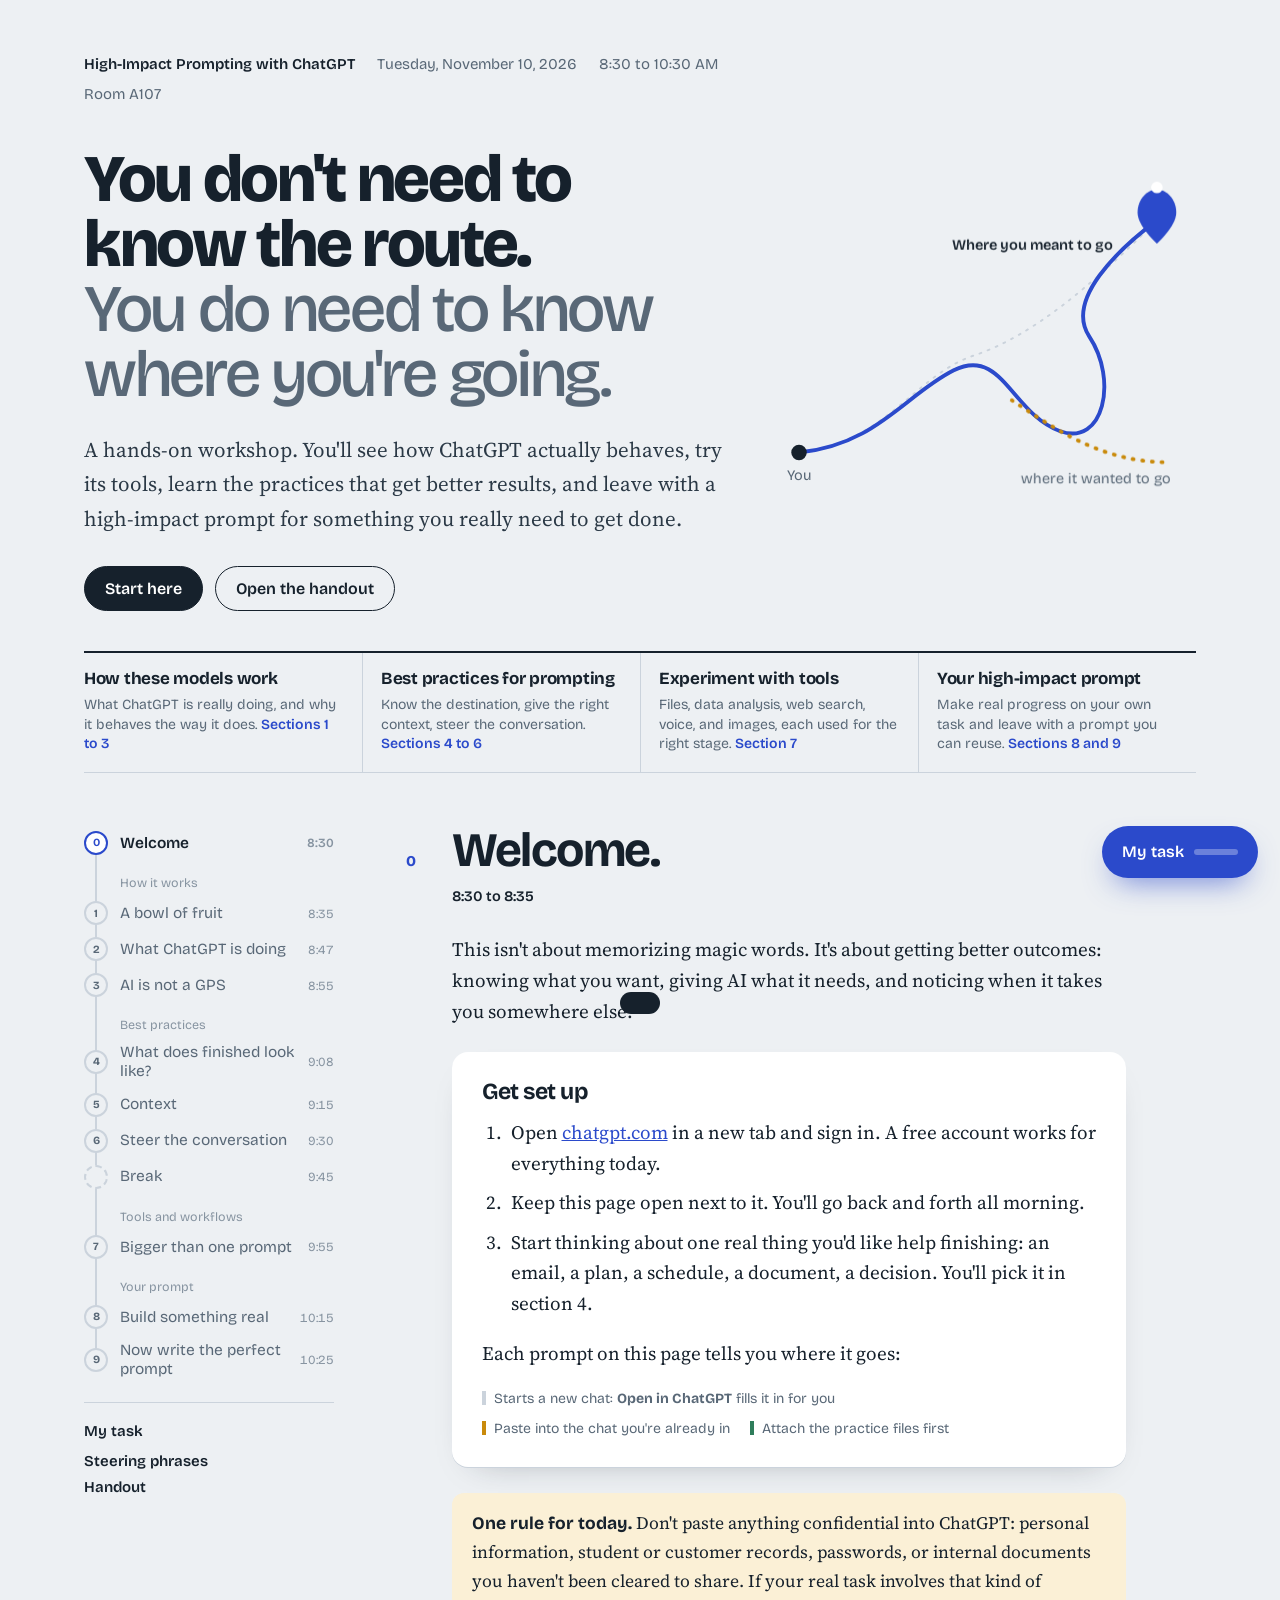
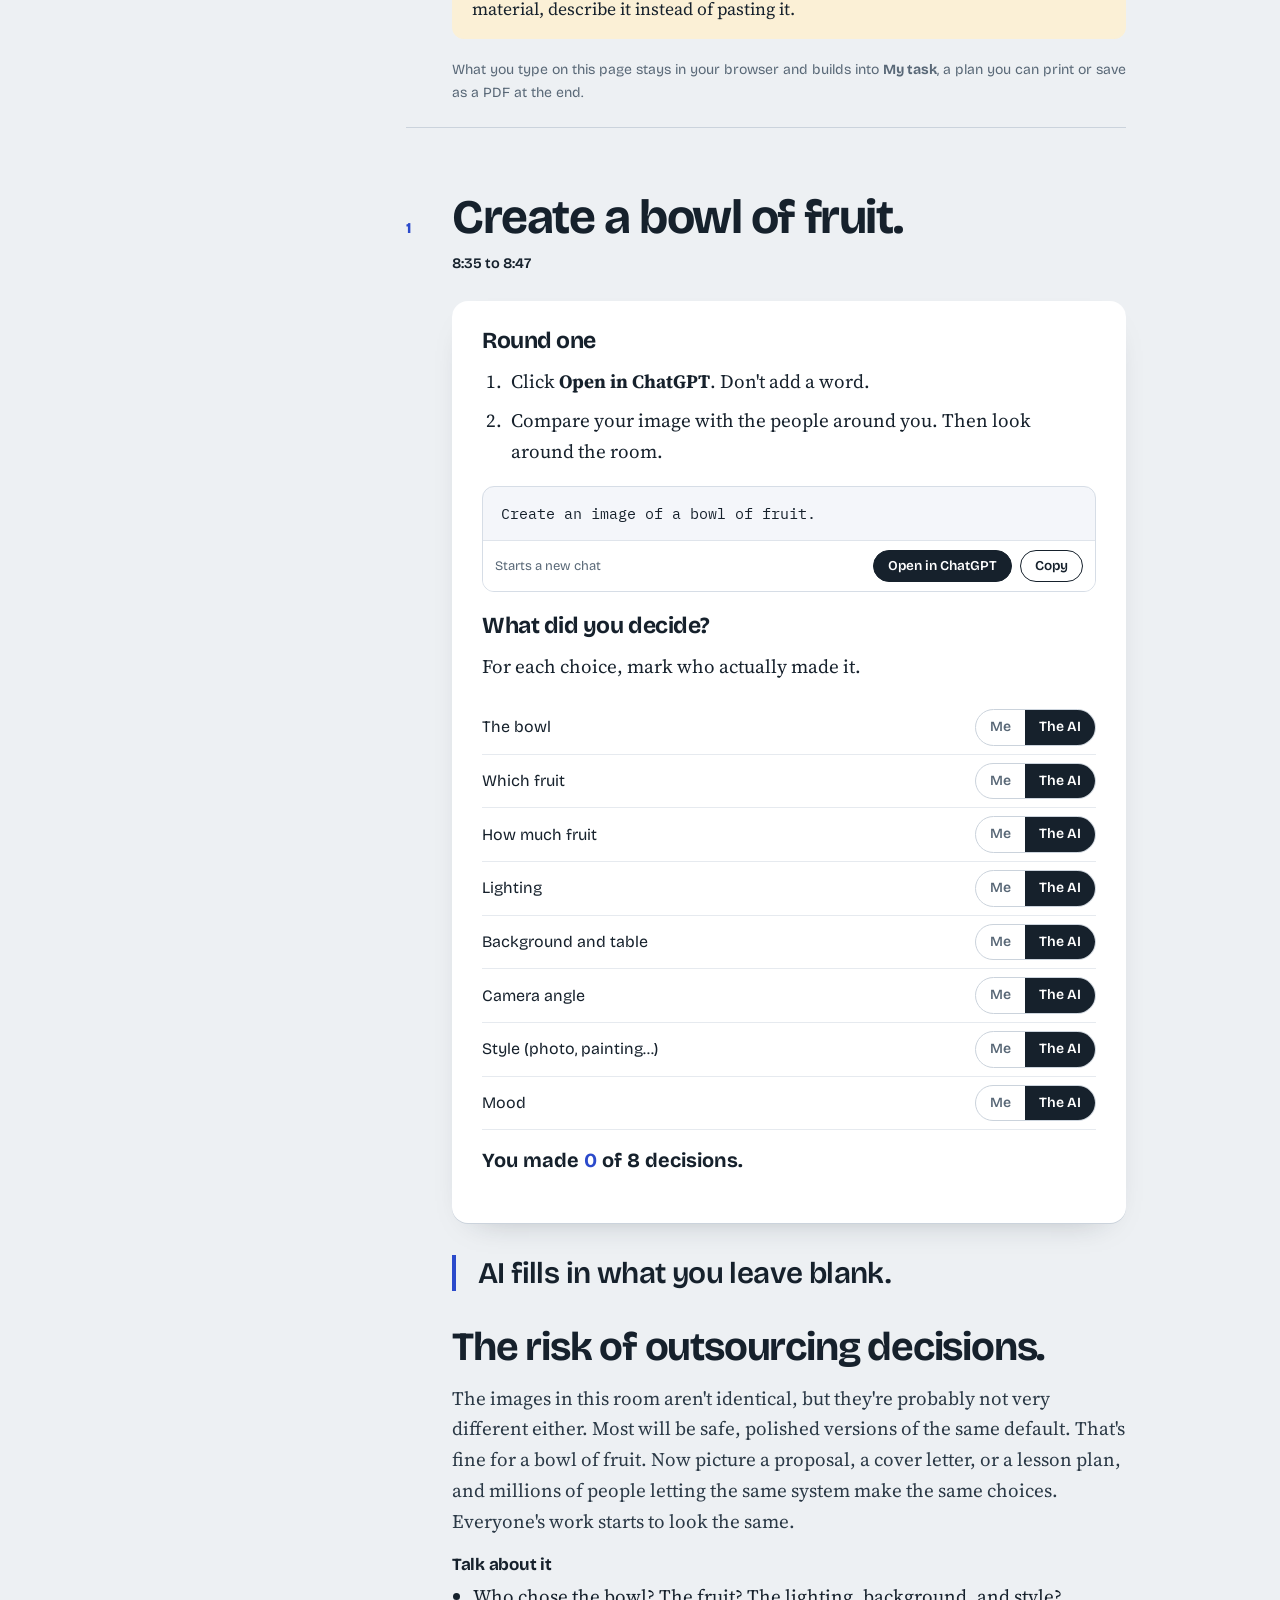
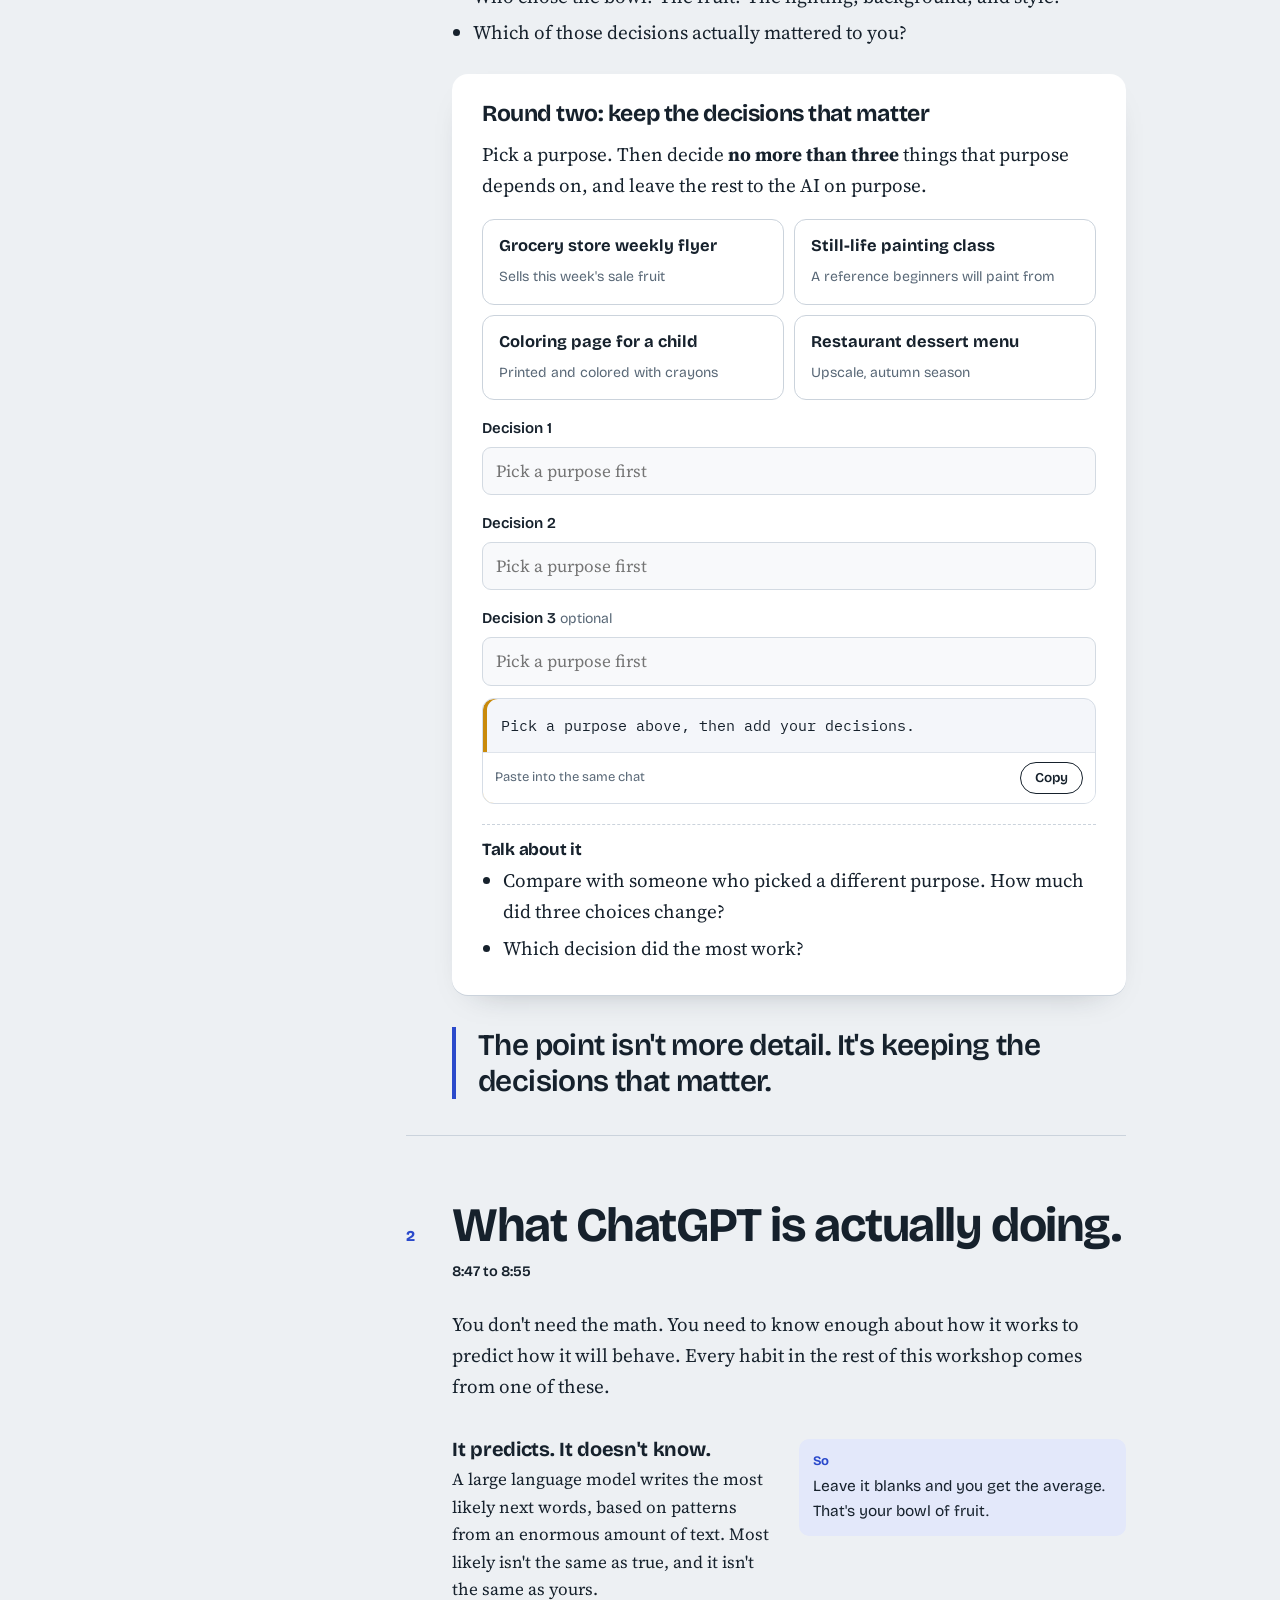
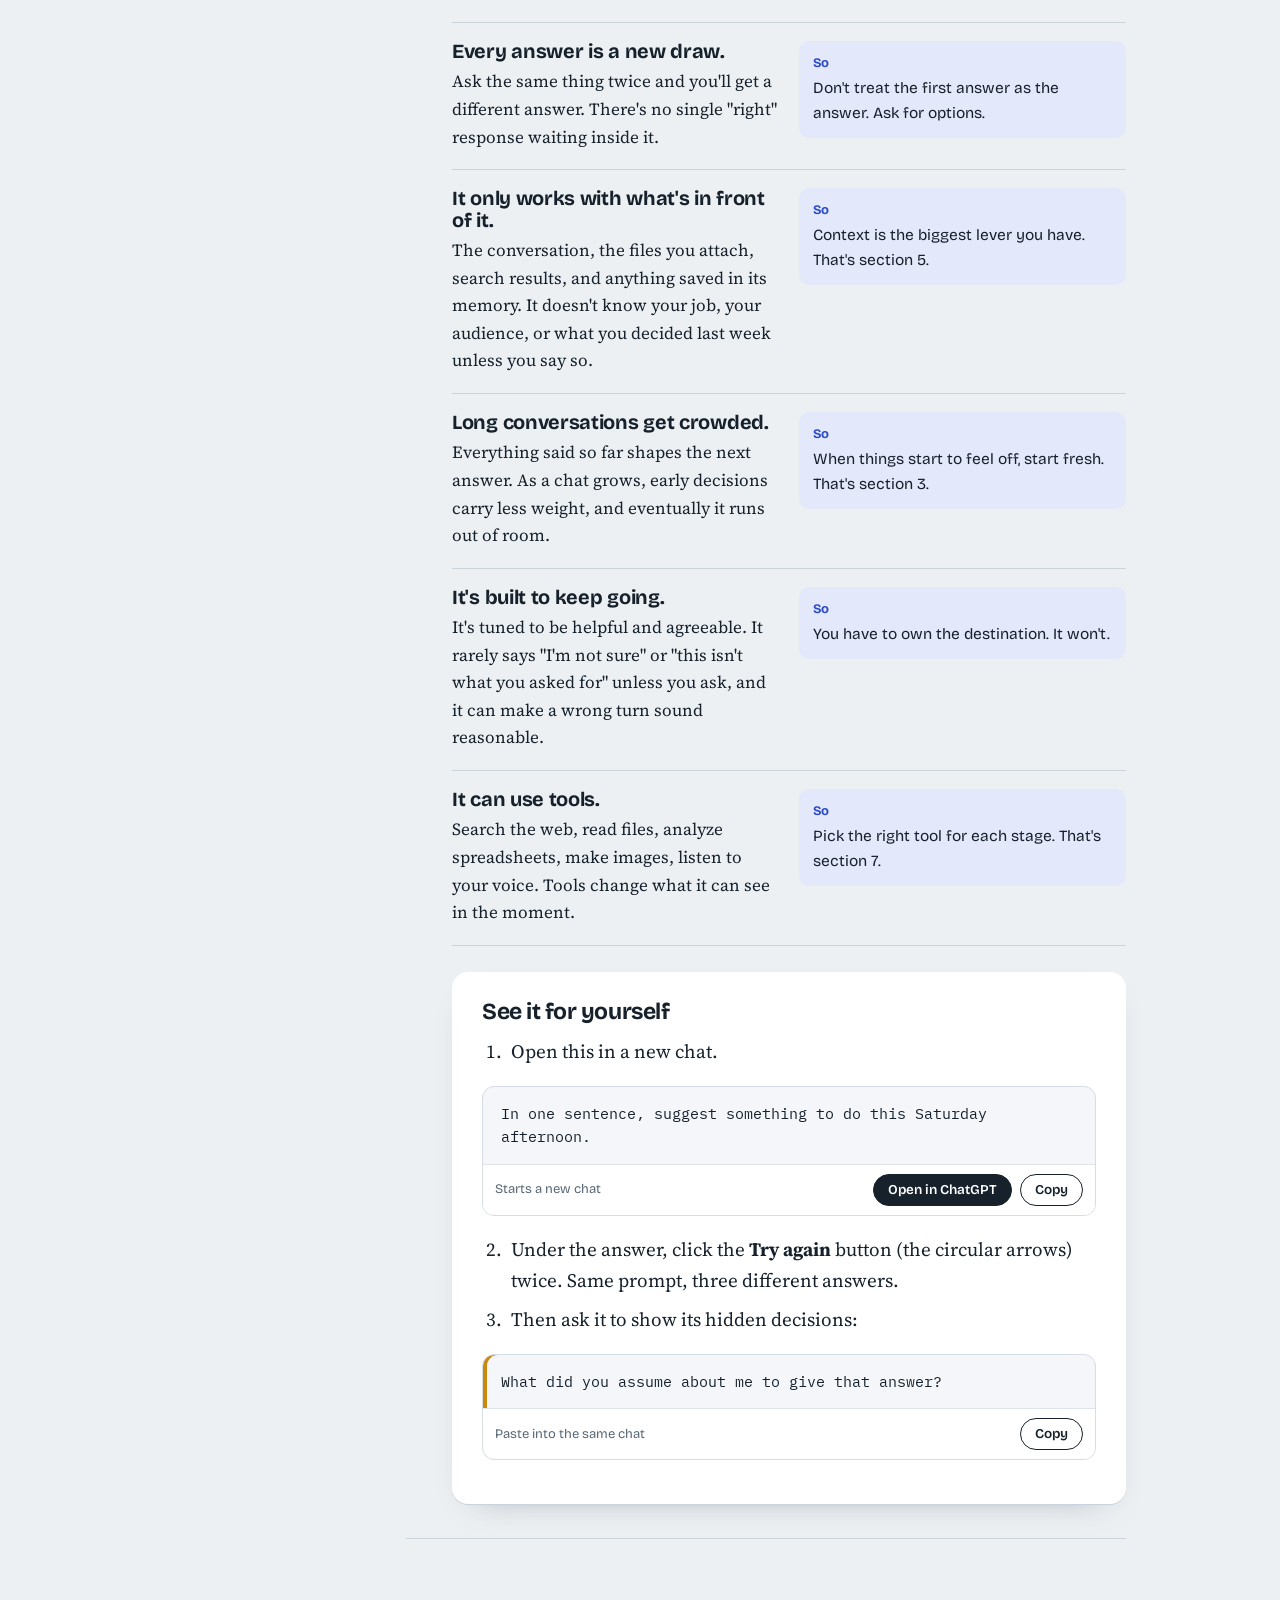
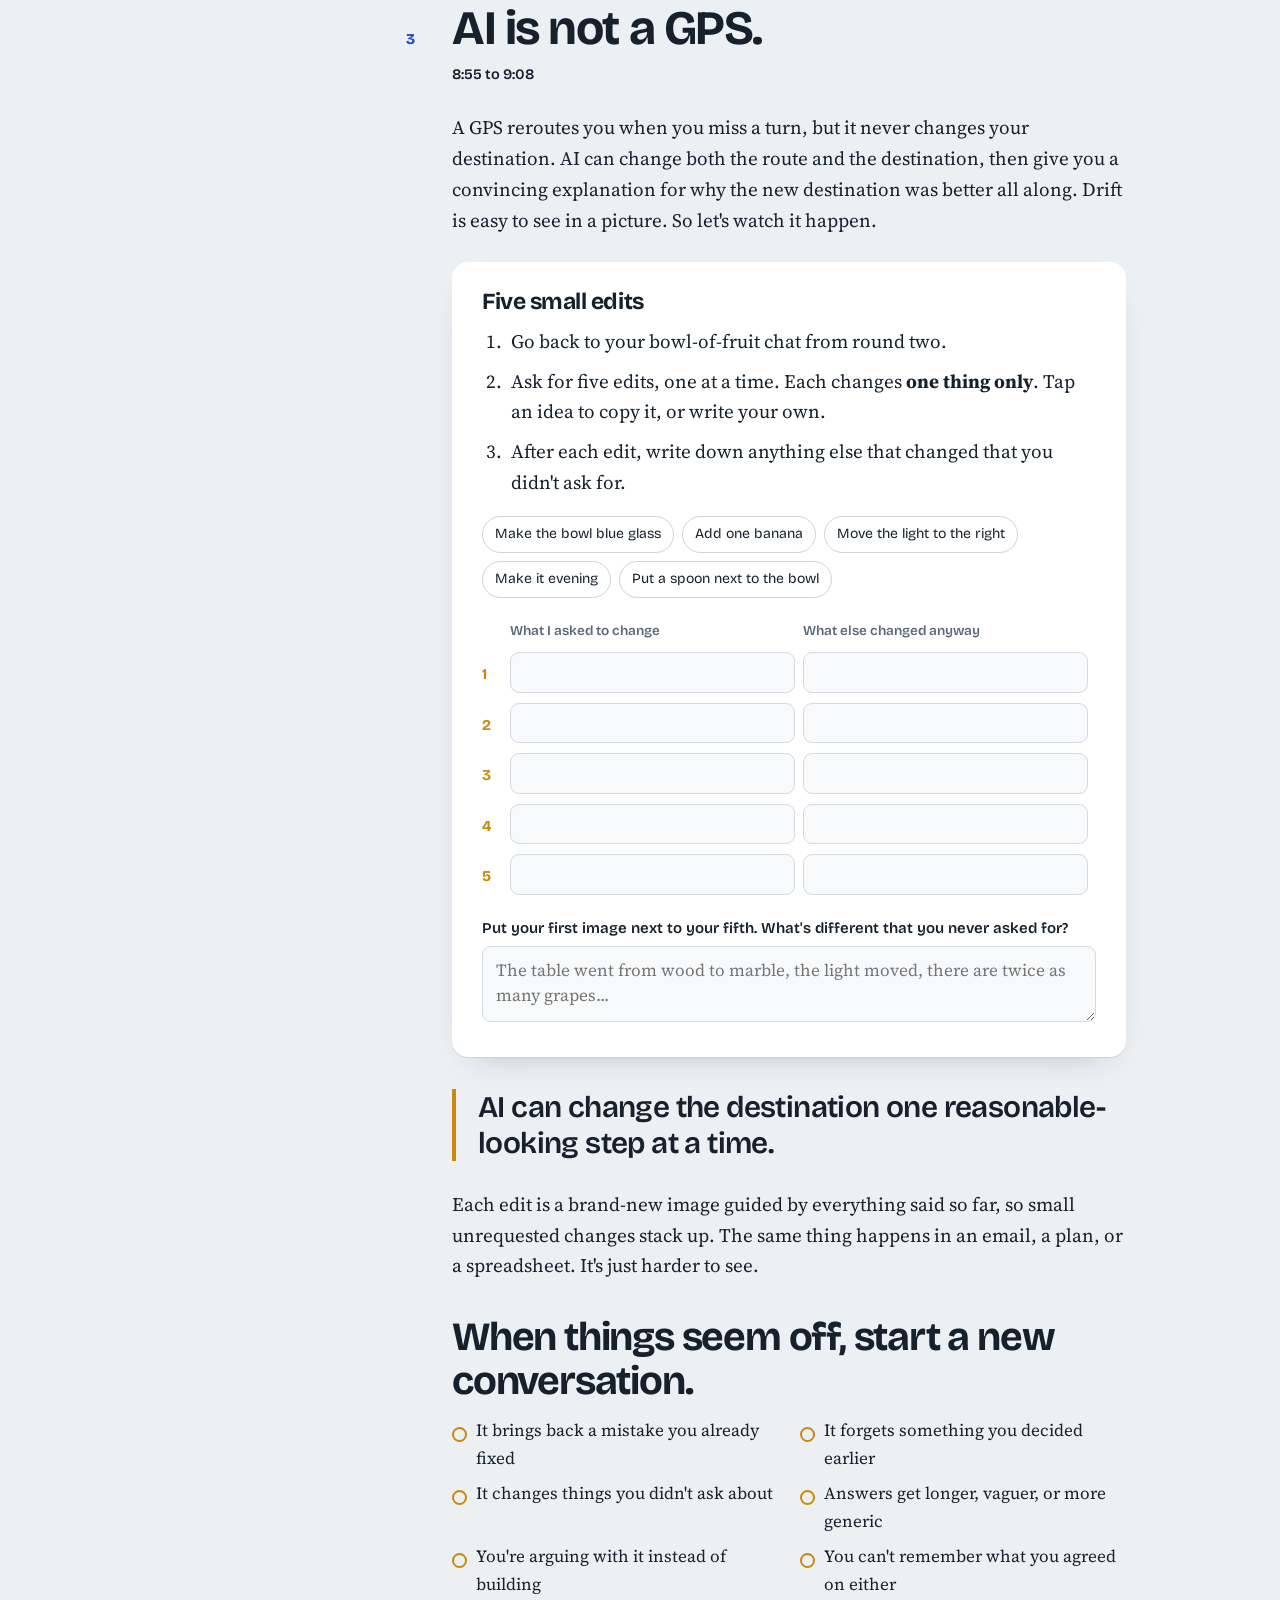
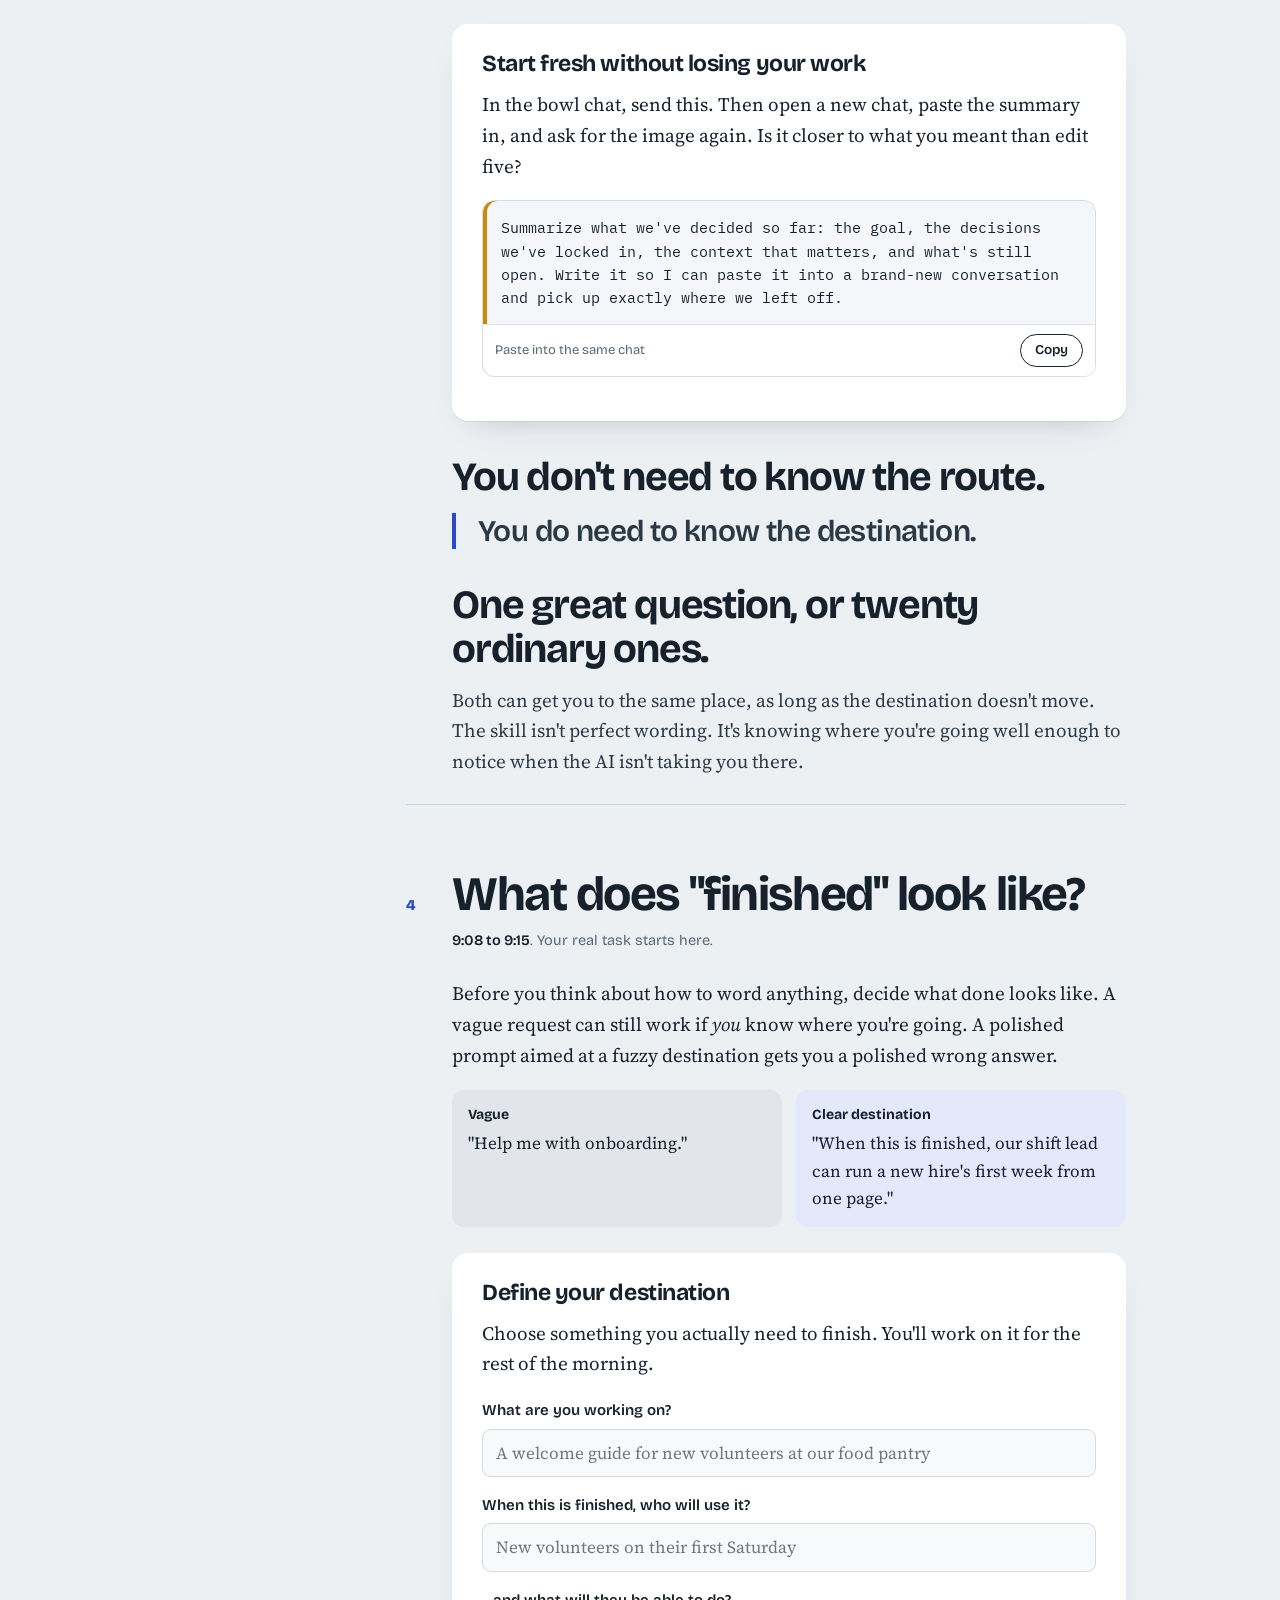
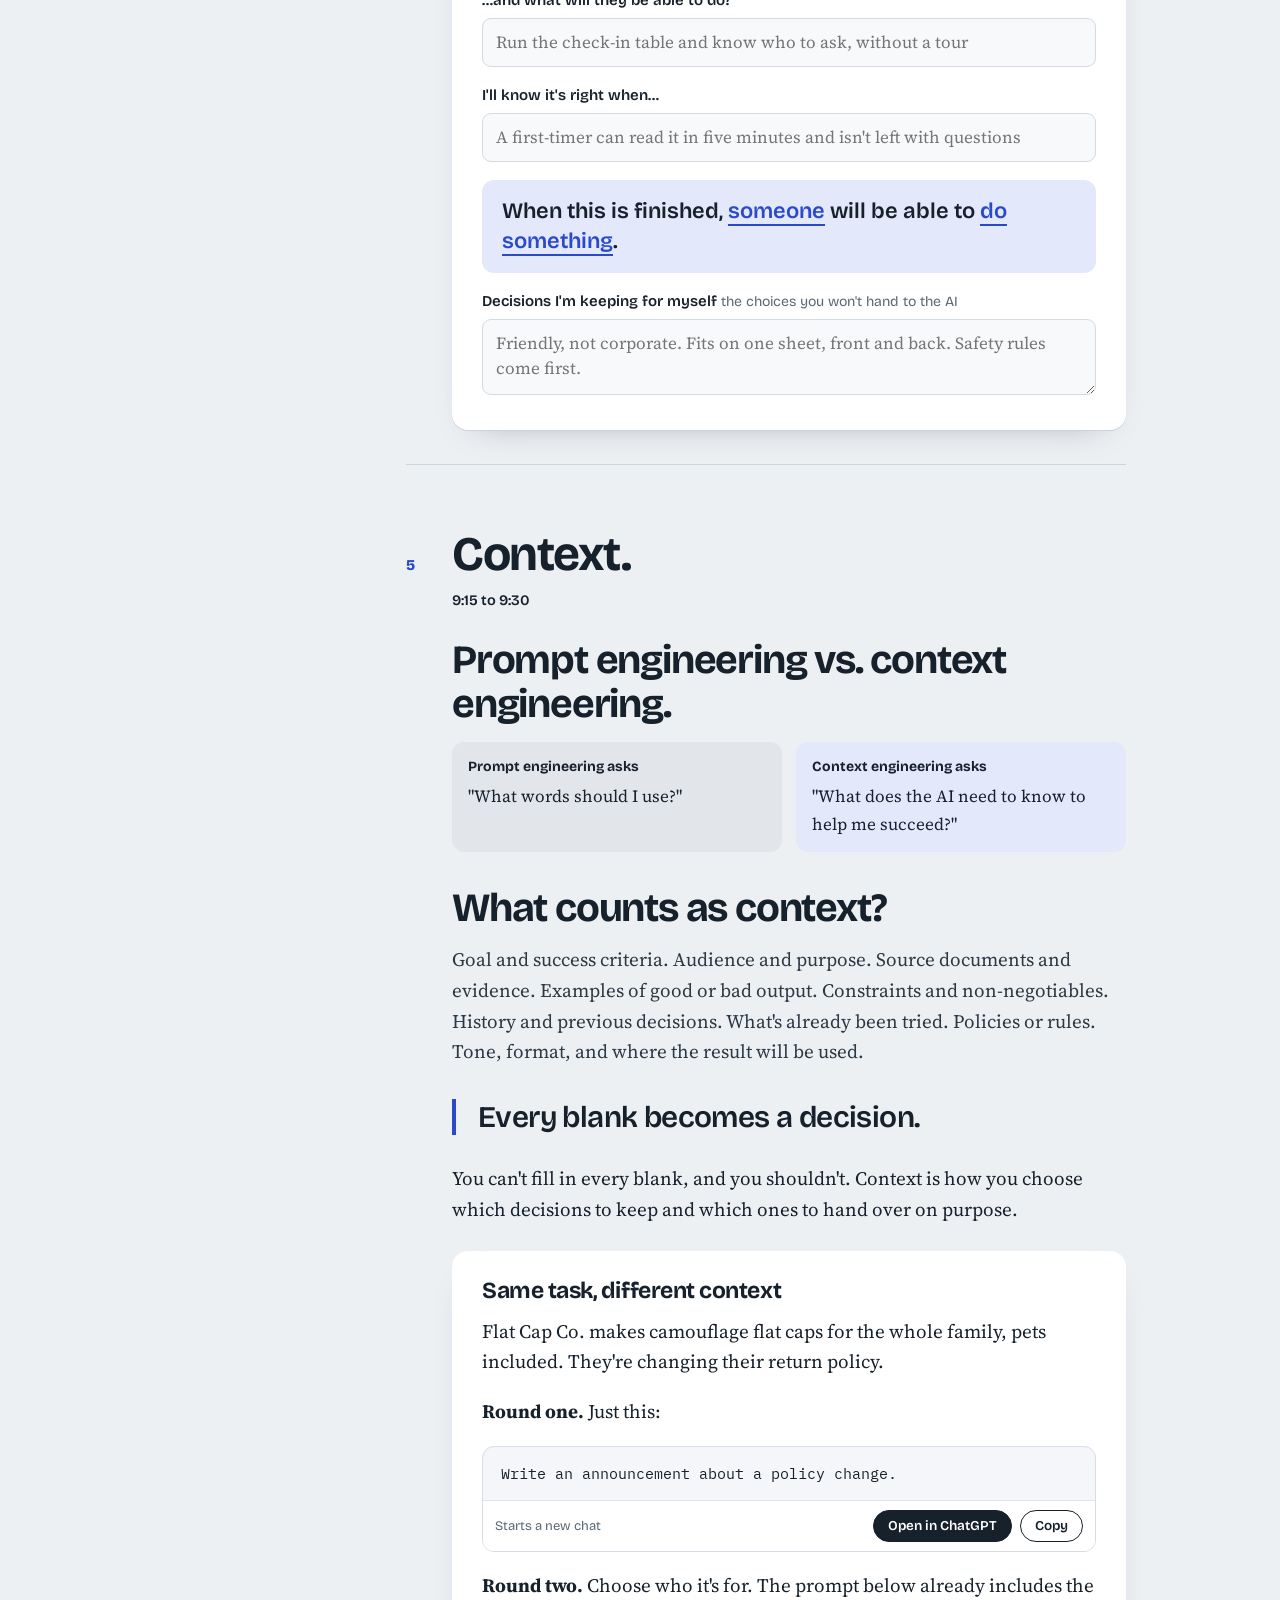
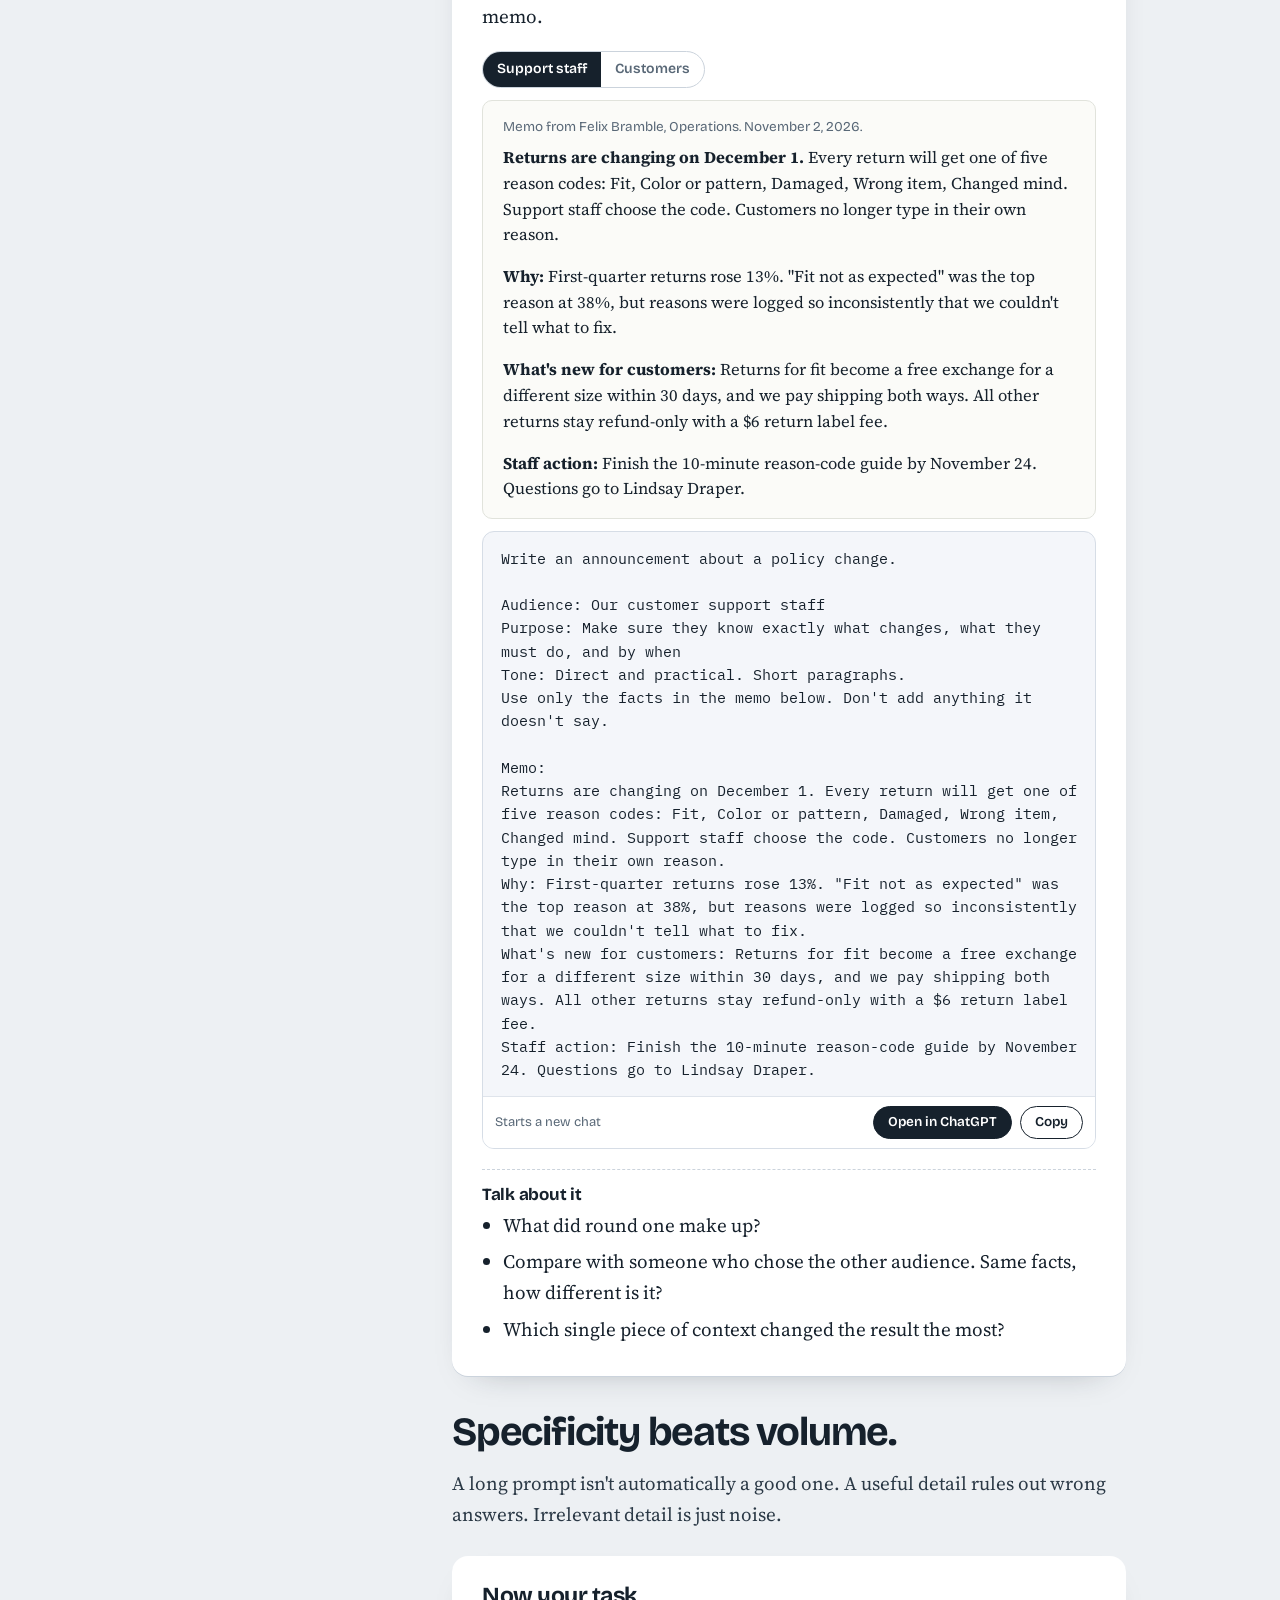
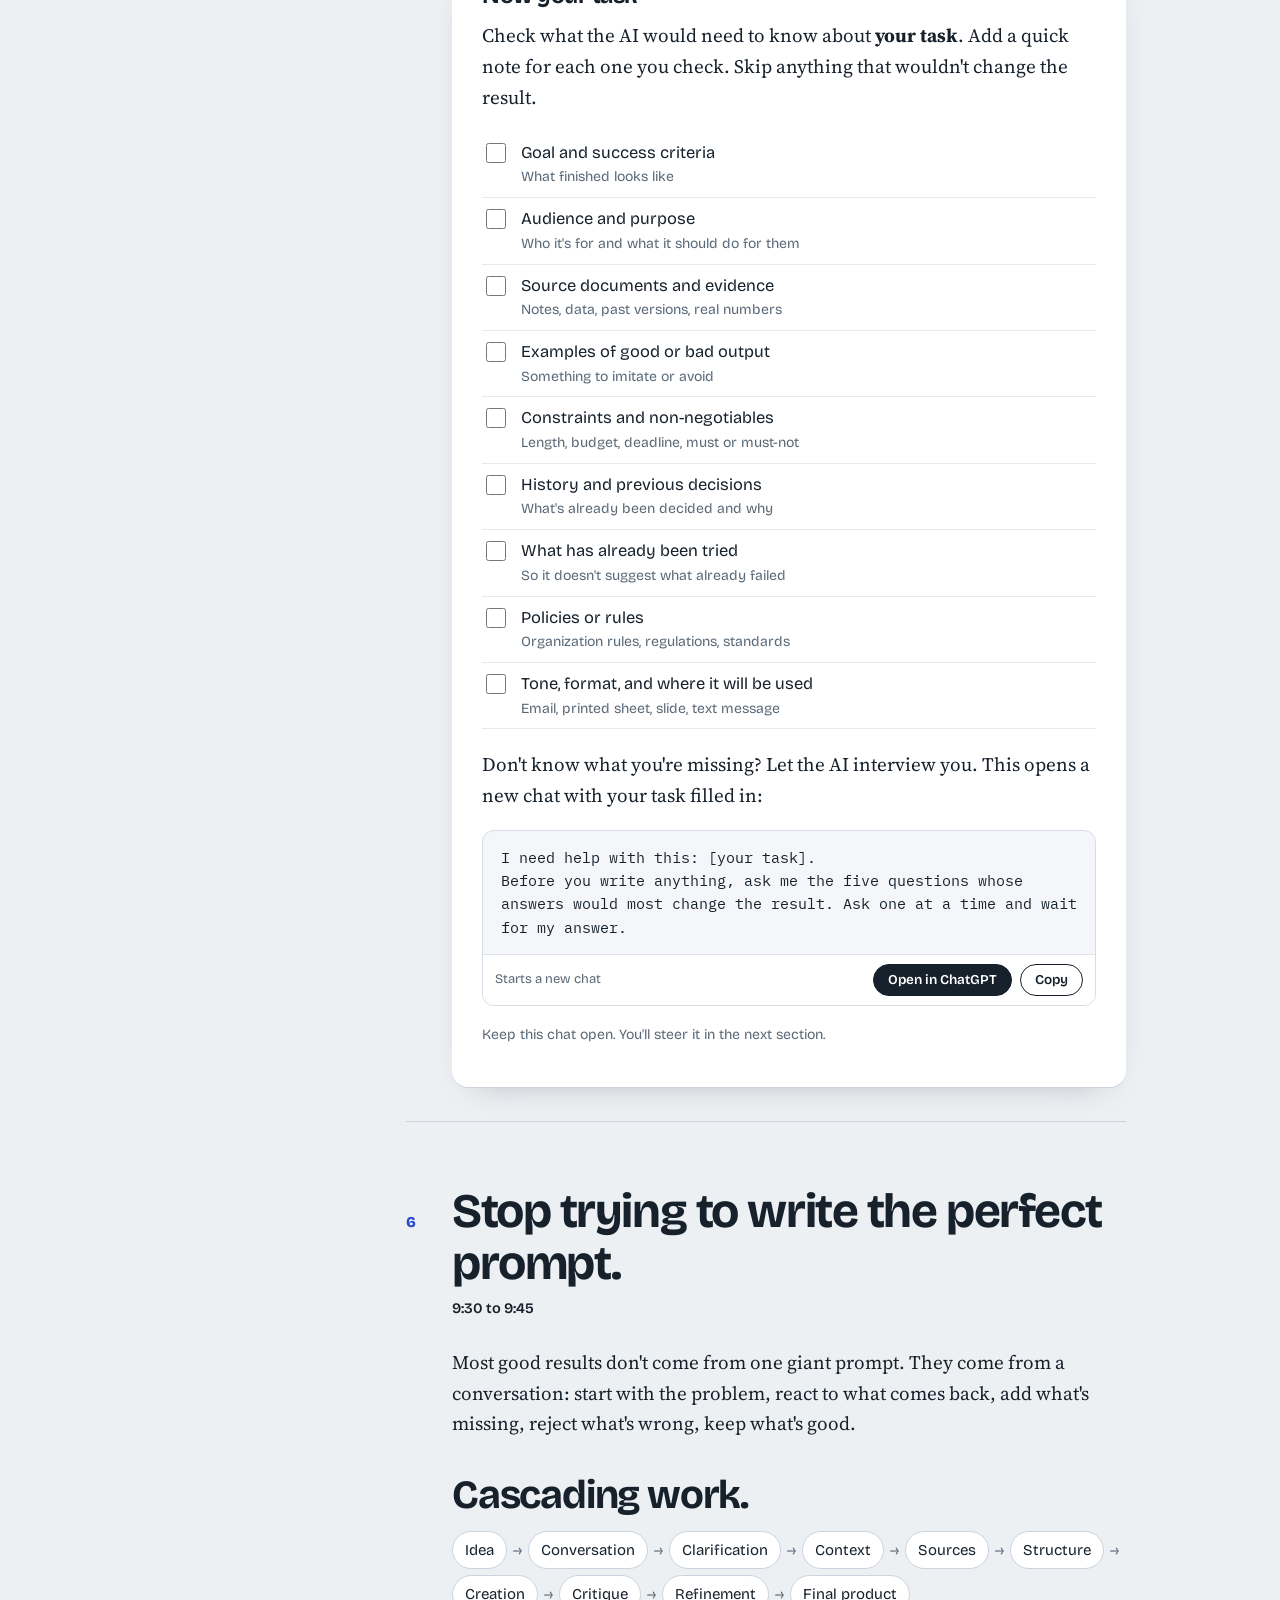
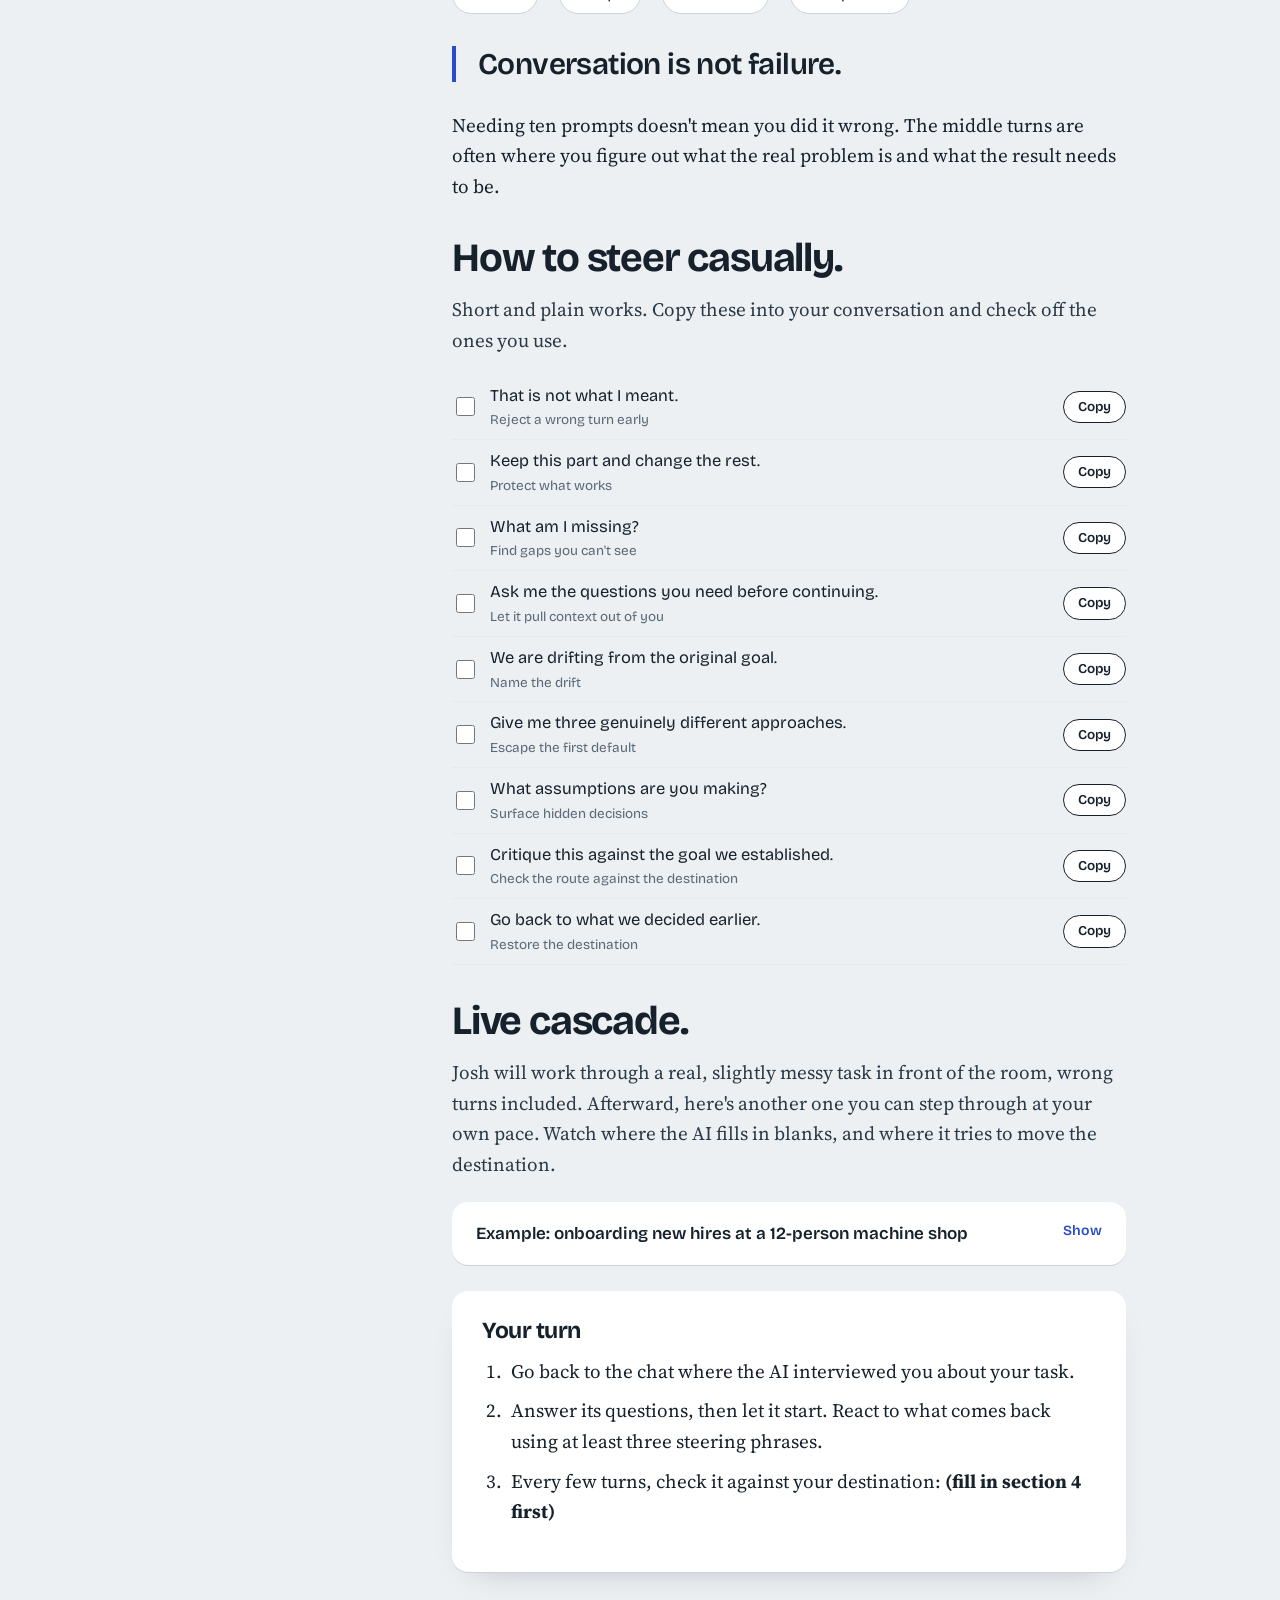
==== commit 058266ef: "Rebuild as one unified two-hour workshop page Follows the course description and slide blueprint in " ====
--- a/index.html
+++ b/index.html
@@ -4,302 +4,19 @@
 <meta charset="utf-8">
 <meta name="viewport" content="width=device-width, initial-scale=1">
 <title>High-Impact Prompting with ChatGPT</title>
-<meta name="description" content="A hands-on workshop on directing ChatGPT toward the outcome you actually want.">
-<link rel="preconnect" href="https://fonts.googleapis.com">
-<link rel="preconnect" href="https://fonts.gstatic.com" crossorigin>
+<meta name="description" content="A two-hour, hands-on workshop on getting ChatGPT to the outcome you actually want.">
+<link rel="preconnect" href="https://fonts.googleapis.com"><link rel="preconnect" href="https://fonts.gstatic.com" crossorigin>
 <link href="https://fonts.googleapis.com/css2?family=Bricolage+Grotesque:opsz,wght@12..96,400;12..96,500;12..96,600;12..96,700;12..96,800&family=IBM+Plex+Mono:wght@400;500&family=Source+Serif+4:ital,opsz,wght@0,8..60,400;0,8..60,600;1,8..60,400&display=swap" rel="stylesheet">
-<style>
-:root{
-  --paper:#EDF0F3;
-  --surface:#FFFFFF;
-  --ink:#16212C;
-  --muted:#596877;
-  --line:#CBD3DC;
-  --route:#2B4ACB;
-  --route-soft:#E3E8FA;
-  --drift:#C98A0B;
-  --drift-soft:#FBF0D6;
-  --ok:#2F7D5B;
-  --display:"Bricolage Grotesque",system-ui,sans-serif;
-  --serif:"Source Serif 4",Georgia,serif;
-  --mono:"IBM Plex Mono",ui-monospace,Menlo,monospace;
-  --rail:248px;
-  --col:700px;
-}
-*{box-sizing:border-box}
-html{scroll-behavior:smooth;scroll-padding-top:24px}
-@media (prefers-reduced-motion:reduce){html{scroll-behavior:auto}*{animation:none!important;transition:none!important}}
-body{margin:0;background:var(--paper);color:var(--ink);font-family:var(--serif);font-size:19px;line-height:1.62;-webkit-font-smoothing:antialiased}
-a{color:var(--route)}
-:focus-visible{outline:3px solid var(--route);outline-offset:3px;border-radius:4px}
-h1,h2,h3,h4{font-family:var(--display);line-height:1.08;margin:0;font-weight:700;letter-spacing:-.015em}
-p{margin:0 0 1em}
-button,input,textarea,select{font:inherit;color:inherit}
-.sr{position:absolute;width:1px;height:1px;overflow:hidden;clip:rect(0 0 0 0)}
-
-/* ---------- hero ---------- */
-.hero{padding:48px 6vw 56px;max-width:1280px;margin:0 auto;display:grid;grid-template-columns:1.5fr 1fr;gap:48px;align-items:center}
-.hero .meta{font-family:var(--display);font-size:15px;color:var(--muted);margin-bottom:48px;display:flex;gap:6px 22px;flex-wrap:wrap}
-.hero .meta b{color:var(--ink);font-weight:600}
-.hero h1{font-size:clamp(42px,5.2vw,78px);font-weight:800;letter-spacing:-.035em;line-height:.96}
-.hero h1 .quiet{display:block;color:var(--muted);font-weight:500}
-.hero .lede{font-size:21px;max-width:34em;margin:28px 0 30px;color:#2B3946}
-.hero .ctas{display:flex;gap:12px;flex-wrap:wrap}
-.btn{display:inline-flex;align-items:center;gap:8px;font-family:var(--display);font-weight:600;font-size:16px;padding:12px 20px;border-radius:999px;border:1.5px solid var(--ink);background:var(--ink);color:#fff;text-decoration:none;cursor:pointer}
-.btn.ghost{background:transparent;color:var(--ink)}
-.btn.small{font-size:14px;padding:7px 14px}
-.btn:hover{background:var(--route);border-color:var(--route);color:#fff}
-.routeArt{width:100%;height:auto;overflow:visible}
-.routeArt .road{fill:none;stroke:var(--line);stroke-width:2;stroke-dasharray:2 7;stroke-linecap:round}
-.routeArt .path{fill:none;stroke:var(--route);stroke-width:4;stroke-linecap:round;stroke-linejoin:round}
-.routeArt .detour{fill:none;stroke:var(--drift);stroke-width:4;stroke-linecap:round;stroke-dasharray:1 9}
-.routeArt text{font-family:var(--display);font-size:15px;fill:var(--muted)}
-.routeArt .pinLabel{fill:var(--ink);font-weight:600}
-.draw{stroke-dasharray:var(--len);stroke-dashoffset:var(--len);animation:draw 2.6s cubic-bezier(.6,.05,.3,1) .3s forwards}
-.fadeIn{opacity:0;animation:fade .5s ease 2.6s forwards}
-@keyframes draw{to{stroke-dashoffset:0}}
-@keyframes fade{to{opacity:1}}
-
-/* ---------- layout ---------- */
-.shell{max-width:1280px;margin:0 auto;padding:0 6vw 120px;display:grid;grid-template-columns:var(--rail) minmax(0,var(--col));gap:72px}
-.rail{position:sticky;top:24px;align-self:start;max-height:calc(100vh - 48px);overflow:auto;padding:8px 0 24px}
-.rail ol{list-style:none;margin:0;padding:0;position:relative}
-.rail ol::before{content:"";position:absolute;left:11px;top:14px;bottom:14px;width:2px;background:var(--line)}
-.rail li a{display:grid;grid-template-columns:24px 1fr auto;gap:12px;align-items:center;padding:7px 0;text-decoration:none;color:var(--muted);font-family:var(--display);font-size:15.5px;line-height:1.2;position:relative}
-.rail .dot{width:24px;height:24px;border-radius:50%;background:var(--paper);border:2px solid var(--line);display:grid;place-items:center;font-size:11px;font-weight:700;color:var(--muted);z-index:1}
-.rail .min{font-size:12.5px;color:#8794A1}
-.rail li a:hover{color:var(--ink)}
-.rail li a.active{color:var(--ink);font-weight:600}
-.rail li a.active .dot{border-color:var(--route);color:var(--route);background:#fff}
-.rail li a.done .dot{background:var(--route);border-color:var(--route);color:#fff}
-.rail li.brk a .dot{border-style:dashed}
-.rail .end .dot{border-radius:50% 50% 50% 0;transform:rotate(-45deg)}
-.rail .end .dot span{transform:rotate(45deg)}
-.rail .tools{margin-top:22px;padding-top:18px;border-top:1px solid var(--line);display:flex;flex-direction:column;gap:8px;font-family:var(--display);font-size:15px}
-.rail .tools a{color:var(--ink);text-decoration:none}
-.rail .tools a:hover{color:var(--route)}
-
-main section{padding:72px 0 8px;border-top:1px solid var(--line)}
-main section:first-child{border-top:0;padding-top:24px}
-.stopHead{display:flex;align-items:baseline;gap:18px;margin-bottom:22px}
-.stopNum{font-family:var(--display);font-weight:800;font-size:15px;color:var(--route);min-width:28px}
-.stopHead h2{font-size:clamp(34px,4vw,48px);font-weight:700;letter-spacing:-.03em}
-.time{font-family:var(--display);font-size:14px;color:var(--muted);margin:-8px 0 24px 46px}
-.body{margin-left:46px}
-.principle{font-family:var(--display);font-size:clamp(24px,2.7vw,31px);font-weight:600;letter-spacing:-.02em;line-height:1.18;margin:36px 0 30px;padding-left:22px;border-left:4px solid var(--route);max-width:22em}
-.principle.drift{border-color:var(--drift)}
-
-/* ---------- exercises ---------- */
-.try{background:var(--surface);border-radius:14px;padding:28px 30px 26px;margin:28px 0;box-shadow:0 1px 0 var(--line),0 12px 32px -22px rgba(22,33,44,.35)}
-.try h3{font-size:23px;margin-bottom:14px}
-.try ol.steps{padding-left:1.2em;margin:0 0 1em}
-.try ol.steps li{margin-bottom:.45em;padding-left:.25em}
-.ask{margin:24px 0 0;padding:18px 0 0;border-top:1px dashed var(--line)}
-.ask h4{font-size:17px;margin-bottom:8px}
-.ask ul{margin:0;padding-left:1.1em}
-.ask li{margin-bottom:.3em}
-
-.prompt{position:relative;margin:14px 0 18px;background:#F4F6FA;border:1px solid #DCE2EA;border-radius:10px;padding:16px 92px 16px 18px;font-family:var(--mono);font-size:15.5px;line-height:1.55;white-space:pre-wrap;word-break:break-word}
-.prompt .copy{position:absolute;top:10px;right:10px}
-.copy{font-family:var(--display);font-weight:600;font-size:13.5px;padding:6px 13px;border-radius:999px;border:1.5px solid var(--ink);background:#fff;cursor:pointer}
-.copy:hover{background:var(--ink);color:#fff}
-.copy.ok{background:var(--ok);border-color:var(--ok);color:#fff}
-
-label.f{display:block;font-family:var(--display);font-weight:600;font-size:15px;margin:16px 0 6px}
-.hint{font-family:var(--display);font-size:14px;color:var(--muted);font-weight:400}
-input[type=text],textarea{width:100%;background:#F8F9FB;border:1.5px solid #D3DAE2;border-radius:9px;padding:11px 13px;font-family:var(--serif);font-size:17px;line-height:1.45}
-textarea{min-height:76px;resize:vertical}
-input[type=text]:focus,textarea:focus{outline:none;border-color:var(--route);background:#fff}
-
-/* decision tally */
-.tally{display:grid;gap:0;margin:8px 0 6px}
-.tally .row{display:grid;grid-template-columns:1fr auto;align-items:center;gap:12px;padding:9px 0;border-bottom:1px solid #E6EAEF;font-family:var(--display);font-size:16px}
-.seg{display:inline-flex;border:1.5px solid var(--line);border-radius:999px;overflow:hidden}
-.seg button{border:0;background:transparent;padding:5px 14px;font-family:var(--display);font-size:14px;font-weight:600;cursor:pointer;color:var(--muted)}
-.seg button[aria-pressed=true]{background:var(--ink);color:#fff}
-.seg button.me[aria-pressed=true]{background:var(--route)}
-.score{font-family:var(--display);font-size:20px;font-weight:700;margin-top:16px}
-.score span{color:var(--route)}
-
-/* purpose cards */
-.choices{display:grid;grid-template-columns:repeat(2,1fr);gap:10px;margin:10px 0 6px}
-.choice{text-align:left;border:1.5px solid var(--line);background:#fff;border-radius:12px;padding:14px 16px;cursor:pointer;font-family:var(--display)}
-.choice b{display:block;font-size:16.5px}
-.choice small{color:var(--muted);font-size:14px}
-.choice[aria-pressed=true]{border-color:var(--route);background:var(--route-soft)}
-
-/* drift log */
-.log{width:100%;border-collapse:collapse;margin:8px 0 4px;font-family:var(--display);font-size:15px}
-.log th{text-align:left;font-weight:600;color:var(--muted);padding:6px 8px 6px 0;font-size:13.5px}
-.log td{padding:5px 8px 5px 0;vertical-align:top}
-.log td:first-child{font-weight:700;width:34px;padding-top:15px;color:var(--drift)}
-.log input{font-size:15.5px;padding:8px 10px}
-.edits{display:flex;flex-wrap:wrap;gap:8px;margin:8px 0 16px}
-.chip{font-family:var(--display);font-size:14px;border:1.5px solid var(--line);border-radius:999px;padding:6px 12px;background:#fff;cursor:pointer}
-.chip:hover{border-color:var(--ink)}
-.chip[aria-pressed=true]{background:var(--ink);color:#fff;border-color:var(--ink)}
-
-.signs{list-style:none;padding:0;margin:10px 0 0;display:grid;grid-template-columns:1fr 1fr;gap:10px 22px}
-.signs li{padding-left:24px;position:relative;font-size:17.5px}
-.signs li::before{content:"";position:absolute;left:0;top:.55em;width:11px;height:11px;border-radius:50%;border:2.5px solid var(--drift)}
-
-.callout{background:var(--drift-soft);border-radius:12px;padding:18px 22px;margin:22px 0;font-size:17.5px}
-.callout b{font-family:var(--display)}
-
-.sentence{font-family:var(--display);font-size:24px;font-weight:600;line-height:1.35;margin:18px 0 4px;padding:18px 20px;border-radius:12px;background:var(--route-soft);color:var(--ink)}
-.sentence .blank{color:var(--route);border-bottom:2px solid var(--route)}
-.compare{display:grid;grid-template-columns:1fr 1fr;gap:14px;margin:16px 0}
-.compare div{border-radius:12px;padding:14px 16px;font-size:17px}
-.compare .weak{background:#F1F2F4}
-.compare .strong{background:var(--route-soft)}
-.compare b{display:block;font-family:var(--display);font-size:14px;margin-bottom:4px}
-
-.memo{background:#FBFBF8;border:1px solid #E1E3DC;border-radius:10px;padding:20px 22px;font-size:16.5px;line-height:1.55;margin:12px 0}
-.memo .mh{font-family:var(--display);font-size:14px;color:var(--muted);margin-bottom:10px}
-
-.ctxList{display:grid;gap:4px;margin-top:8px}
-.ctx{border-bottom:1px solid #E6EAEF;padding:8px 0}
-.ctx label{display:flex;gap:12px;align-items:flex-start;font-family:var(--display);font-size:16.5px;cursor:pointer}
-.ctx label small{display:block;color:var(--muted);font-size:14px;font-weight:400}
-.ctx input[type=checkbox]{width:20px;height:20px;margin-top:3px;accent-color:var(--route);flex:none}
-.ctx textarea{margin:8px 0 4px 32px;width:calc(100% - 32px);min-height:56px;display:none}
-.ctx.on textarea{display:block}
-
-/* cascade */
-.chat{display:flex;flex-direction:column;gap:12px;margin:18px 0}
-.turn{max-width:88%;padding:13px 17px;border-radius:16px;font-size:16.5px;line-height:1.5}
-.turn.you{align-self:flex-end;background:var(--ink);color:#fff;border-bottom-right-radius:4px}
-.turn.ai{align-self:flex-start;background:#F1F3F6;border-bottom-left-radius:4px}
-.turn.ai.drifted{background:var(--drift-soft);outline:2px solid var(--drift)}
-.turn .who{display:block;font-family:var(--display);font-size:12.5px;font-weight:600;opacity:.65;margin-bottom:2px}
-.turn.new{animation:pop .35s ease}
-@keyframes pop{from{opacity:0;transform:translateY(6px)}to{opacity:1;transform:none}}
-.move{font-family:var(--display);font-size:15px;padding:12px 16px;border-left:3px solid var(--route);background:var(--route-soft);border-radius:0 10px 10px 0;margin:4px 0}
-.move.warn{border-color:var(--drift);background:var(--drift-soft)}
-.move b{display:block;font-size:16px}
-.stepper{display:flex;gap:10px;align-items:center;flex-wrap:wrap;margin-top:10px}
-.stepper .count{font-family:var(--display);font-size:14px;color:var(--muted);margin-left:auto}
-
-.phrases{list-style:none;padding:0;margin:8px 0}
-.phrases li{display:grid;grid-template-columns:28px 1fr auto;gap:10px;align-items:center;padding:9px 0;border-bottom:1px solid #E6EAEF;font-family:var(--display);font-size:17px}
-.phrases input{width:19px;height:19px;accent-color:var(--route)}
-.phrases small{display:block;color:var(--muted);font-size:13.5px;font-weight:400}
-
-/* workflow */
-.chain{display:flex;flex-wrap:wrap;gap:6px;align-items:center;font-family:var(--display);font-size:15px;margin:14px 0 4px}
-.chain span{padding:6px 12px;border-radius:999px;background:#fff;border:1.5px solid var(--line)}
-.chain i{font-style:normal;color:var(--muted)}
-.stages{display:flex;flex-direction:column;gap:12px;margin:14px 0}
-.stage{border:1.5px solid var(--line);border-radius:12px;padding:12px 14px 14px;background:#FAFBFC;position:relative}
-.stage .top{display:flex;gap:10px;align-items:center}
-.stage .n{font-family:var(--display);font-weight:800;color:var(--route);width:22px}
-.stage .top input{font-family:var(--display);font-weight:600;font-size:17px}
-.stage .grid3{display:grid;grid-template-columns:repeat(3,1fr);gap:8px;margin-top:8px}
-.stage .grid3 label{font-family:var(--display);font-size:12.5px;color:var(--muted);display:block;margin-bottom:3px}
-.stage .grid3 textarea{min-height:58px;font-size:15px;padding:8px 10px}
-.x{border:0;background:transparent;font-size:22px;line-height:1;color:var(--muted);cursor:pointer;padding:2px 6px}
-.x:hover{color:var(--ink)}
-.finishLine{font-family:var(--display);font-weight:600;padding:12px 16px;border-radius:12px;background:var(--ink);color:#fff;margin-top:6px}
-.finishLine small{display:block;font-weight:400;opacity:.7;font-size:13px}
-
-.caps{width:100%;border-collapse:collapse;font-size:16.5px;margin:10px 0}
-.caps td{padding:10px 10px 10px 0;border-bottom:1px solid #E6EAEF;vertical-align:top}
-.caps td:first-child{font-family:var(--display);font-weight:600;width:28%}
-
-.check{list-style:none;padding:0;margin:10px 0}
-.check li{padding:7px 0 7px 30px;position:relative}
-.check li::before{content:"";position:absolute;left:2px;top:.75em;width:14px;height:14px;border:2px solid var(--ink);border-radius:4px}
-
-.model{display:flex;flex-wrap:wrap;gap:0;margin:26px 0;font-family:var(--display);font-weight:700;font-size:clamp(17px,2vw,21px)}
-.model span{padding:12px 0}
-.model span:not(:last-child)::after{content:"";display:inline-block;width:26px;height:2px;background:var(--route);vertical-align:middle;margin:0 10px}
-
-.doneBar{margin:34px 0 0;display:flex;gap:12px;align-items:center}
-.doneBar .btn[aria-pressed=true]{background:var(--ok);border-color:var(--ok)}
-
-.pause{background:var(--ink);color:#fff;border-radius:16px;padding:40px 36px;margin:40px 0}
-.pause h2{font-size:40px;margin-bottom:10px}
-.pause p{font-size:20px;opacity:.85;max-width:30em}
-
-.north{font-family:var(--display);font-size:clamp(26px,3vw,36px);font-weight:600;letter-spacing:-.02em;line-height:1.2;margin:40px 0 14px}
-
-/* ---------- my task drawer ---------- */
-.taskBtn{position:fixed;right:22px;bottom:22px;z-index:40;display:flex;align-items:center;gap:10px;font-family:var(--display);font-weight:600;font-size:16px;padding:13px 20px;border-radius:999px;border:0;background:var(--route);color:#fff;cursor:pointer;box-shadow:0 14px 30px -12px rgba(43,74,203,.7)}
-.taskBtn .meter{width:46px;height:6px;border-radius:9px;background:rgba(255,255,255,.3);overflow:hidden}
-.taskBtn .meter i{display:block;height:100%;background:#fff;width:0;transition:width .4s}
-.drawer{position:fixed;top:0;right:0;height:100%;width:min(460px,100%);background:#fff;z-index:50;transform:translateX(102%);visibility:hidden;transition:transform .3s cubic-bezier(.3,.7,.2,1),visibility 0s linear .3s;box-shadow:-30px 0 60px -30px rgba(22,33,44,.45);display:flex;flex-direction:column}
-.drawer.open{transform:none;visibility:visible;transition:transform .3s cubic-bezier(.3,.7,.2,1)}
-.drawer header{padding:22px 24px 16px;border-bottom:1px solid var(--line);display:flex;align-items:center;justify-content:space-between}
-.drawer header h2{font-size:26px}
-.drawer .scroll{overflow:auto;padding:8px 24px 24px;flex:1}
-.drawer footer{padding:14px 24px;border-top:1px solid var(--line);display:flex;gap:10px;flex-wrap:wrap}
-.sum h4{font-size:14px;color:var(--muted);font-weight:600;margin:18px 0 4px}
-.sum p,.sum li{font-size:16.5px;margin:0}
-.sum ul{margin:0;padding-left:1.1em}
-.sum .empty{color:#9AA5B1;font-style:italic}
-.scrim{position:fixed;inset:0;background:rgba(22,33,44,.35);z-index:45;opacity:0;pointer-events:none;transition:opacity .3s}
-.scrim.on{opacity:1;pointer-events:auto}
-
-.toast{position:fixed;left:50%;bottom:26px;transform:translate(-50%,120px);background:var(--ink);color:#fff;font-family:var(--display);font-size:15px;padding:10px 18px;border-radius:999px;z-index:60;transition:transform .3s}
-.toast.on{transform:translate(-50%,0)}
-
-footer.site{border-top:1px solid var(--line);padding:30px 6vw 100px;font-family:var(--display);font-size:14px;color:var(--muted);max-width:1280px;margin:0 auto}
-
-#printPlan{display:none}
-
-/* ---------- responsive ---------- */
-@media (max-width:1060px){
-  .shell{grid-template-columns:1fr;gap:0}
-  .rail{position:sticky;top:0;z-index:30;background:rgba(237,240,243,.94);backdrop-filter:blur(8px);margin:0 -6vw;padding:10px 6vw;max-height:none;overflow-x:auto;overflow-y:hidden;border-bottom:1px solid var(--line)}
-  .rail ol{display:flex;gap:6px;width:max-content}
-  .rail ol::before{display:none}
-  .rail li a{display:flex;gap:6px;padding:4px 10px 4px 4px;border-radius:999px;font-size:14px;white-space:nowrap}
-  .rail .min,.rail .tools{display:none}
-  .rail .dot{width:22px;height:22px}
-  html{scroll-padding-top:70px}
-}
-@media (max-width:820px){
-  .hero{grid-template-columns:1fr;padding-top:32px}
-  .hero .meta{margin-bottom:32px}
-  .routeArt{max-width:440px}
-  body{font-size:18px}
-  .body{margin-left:0}
-  .time{margin-left:0}
-  .try{padding:22px 18px;margin-left:-4px;margin-right:-4px}
-  .choices,.compare,.signs{grid-template-columns:1fr}
-  .stage .grid3{grid-template-columns:1fr}
-  .prompt{padding:46px 14px 14px}
-  .turn{max-width:96%}
-  .taskBtn{right:14px;bottom:14px}
-}
-
-/* ---------- print: my plan only ---------- */
-@media print{
-  @page{margin:16mm}
-  body{background:#fff;font-size:12pt}
-  body>*:not(#printPlan){display:none!important}
-  #printPlan{display:block}
-  #printPlan h1{font-size:24pt;margin-bottom:4pt}
-  #printPlan h2{font-size:13pt;margin:16pt 0 4pt;color:var(--route)}
-  #printPlan p,#printPlan li{font-size:11.5pt;margin:0 0 3pt}
-  #printPlan .pp-meta{font-family:var(--display);color:#555;font-size:10pt;margin-bottom:12pt}
-  #printPlan .pp-prompt{font-family:var(--mono);font-size:9.5pt;white-space:pre-wrap;border:1px solid #ccc;padding:8pt;border-radius:4pt}
-  #printPlan table{border-collapse:collapse;width:100%;font-size:10pt}
-  #printPlan td,#printPlan th{border:1px solid #ccc;padding:4pt;text-align:left;vertical-align:top}
-}
-</style>
+<link rel="stylesheet" href="assets/style.css">
 </head>
 <body>
 
 <header class="hero">
   <div>
-    <div class="meta"><span><b>High-Impact Prompting with ChatGPT</b></span><span>WTPD workshop</span><span>Tuesday, November 10, 2026</span><span>Room A107</span></div>
+    <div class="meta"><span><b>High-Impact Prompting with ChatGPT</b></span><span>Tuesday, November 10, 2026</span><span>8:30 to 10:30 AM</span><span>Room A107</span></div>
     <h1>You don't need to know the route.<span class="quiet">You do need to know where you're going.</span></h1>
-    <p class="lede">Two hands-on hours on getting ChatGPT to the outcome you actually want: by owning the destination, keeping the decisions that matter, and steering when it wanders.</p>
-    <div class="ctas">
-      <a class="btn" href="#start">Start the workshop</a>
-      <a class="btn ghost" href="handout.html">Open the handout</a>
-    </div>
+    <p class="lede">A hands-on workshop. You'll see how ChatGPT actually behaves, try its tools, learn the practices that get better results, and leave with a high-impact prompt for something you really need to get done.</p>
+    <div class="ctas"><a class="btn" href="#welcome">Start here</a><a class="btn ghost" href="handout.html">Open the handout</a></div>
   </div>
   <svg class="routeArt" viewBox="0 0 440 330" role="img" aria-label="A route from start to destination that wanders off course and is steered back">
     <path class="road" d="M30 290 C 120 280, 150 210, 210 190 S 330 120, 400 50"/>
@@ -316,141 +33,171 @@
   </svg>
 </header>
 
+<div class="promise" aria-label="What this workshop covers">
+  <div class="in">
+    <div class="p"><h2>How these models work</h2><p>What ChatGPT is really doing, and why it behaves the way it does. <a href="#fruit">Sections 1 to 3</a></p></div>
+    <div class="p"><h2>Best practices for prompting</h2><p>Know the destination, give the right context, steer the conversation. <a href="#finished">Sections 4 to 6</a></p></div>
+    <div class="p"><h2>Experiment with tools</h2><p>Files, data analysis, web search, voice, and images, each used for the right stage. <a href="#stages">Section 7</a></p></div>
+    <div class="p"><h2>Your high-impact prompt</h2><p>Make real progress on your own task and leave with a prompt you can reuse. <a href="#build">Sections 8 and 9</a></p></div>
+  </div>
+</div>
+
 <div class="shell">
-  <nav class="rail" aria-label="Workshop path">
+  <nav class="rail" aria-label="Workshop agenda">
     <ol>
-      <li><a href="#start"><span class="dot">0</span><span>Before we start</span><span class="min">3 min</span></a></li>
-      <li><a href="#fruit"><span class="dot">1</span><span>A bowl of fruit</span><span class="min">10</span></a></li>
-      <li><a href="#purpose"><span class="dot">2</span><span>Give it a purpose</span><span class="min">8</span></a></li>
-      <li><a href="#drift"><span class="dot">3</span><span>Five small edits</span><span class="min">12</span></a></li>
-      <li><a href="#fresh"><span class="dot">4</span><span>Start fresh</span><span class="min">5</span></a></li>
-      <li><a href="#destination"><span class="dot">5</span><span>Know the destination</span><span class="min">10</span></a></li>
-      <li><a href="#context"><span class="dot">6</span><span>Context</span><span class="min">15</span></a></li>
-      <li class="brk"><a href="#break"><span class="dot">&nbsp;</span><span>Break</span><span class="min">10</span></a></li>
-      <li><a href="#cascade"><span class="dot">7</span><span>Steer the conversation</span><span class="min">15</span></a></li>
-      <li><a href="#workflow"><span class="dot">8</span><span>Start at the end</span><span class="min">12</span></a></li>
-      <li><a href="#build"><span class="dot">9</span><span>Build something real</span><span class="min">15</span></a></li>
-      <li class="end"><a href="#teach"><span class="dot"><span>10</span></span><span>Teach it back</span><span class="min">5</span></a></li>
+      <li><a href="#welcome"><span class="dot">0</span><span>Welcome</span><span class="clock">8:30</span></a></li>
+      <li class="part" aria-hidden="true">How it works</li>
+      <li><a href="#fruit"><span class="dot">1</span><span>A bowl of fruit</span><span class="clock">8:35</span></a></li>
+      <li><a href="#how"><span class="dot">2</span><span>What ChatGPT is doing</span><span class="clock">8:47</span></a></li>
+      <li><a href="#gps"><span class="dot">3</span><span>AI is not a GPS</span><span class="clock">8:55</span></a></li>
+      <li class="part" aria-hidden="true">Best practices</li>
+      <li><a href="#finished"><span class="dot">4</span><span>What does finished look like?</span><span class="clock">9:08</span></a></li>
+      <li><a href="#context"><span class="dot">5</span><span>Context</span><span class="clock">9:15</span></a></li>
+      <li><a href="#cascade"><span class="dot">6</span><span>Steer the conversation</span><span class="clock">9:30</span></a></li>
+      <li class="brk"><a href="#break"><span class="dot">&nbsp;</span><span>Break</span><span class="clock">9:45</span></a></li>
+      <li class="part" aria-hidden="true">Tools and workflows</li>
+      <li><a href="#stages"><span class="dot">7</span><span>Bigger than one prompt</span><span class="clock">9:55</span></a></li>
+      <li class="part" aria-hidden="true">Your prompt</li>
+      <li><a href="#build"><span class="dot">8</span><span>Build something real</span><span class="clock">10:15</span></a></li>
+      <li><a href="#perfect"><span class="dot">9</span><span>Now write the perfect prompt</span><span class="clock">10:25</span></a></li>
     </ol>
     <div class="tools">
-      <a href="#" data-open-task>Open my task</a>
-      <a href="#steering">Steering phrases</a>
+      <button type="button" data-open-task>My task</button>
+      <a href="#phrasesHead">Steering phrases</a>
       <a href="handout.html">Handout</a>
     </div>
   </nav>
 
   <main>
 
-<!-- 0 -->
-<section id="start">
-  <div class="stopHead"><span class="stopNum">0</span><h2>Before we start.</h2></div>
-  <div class="body">
-    <p>Open ChatGPT in a browser tab and keep this page open next to it. You'll go back and forth between them all morning.</p>
-    <p>Everything you type on this page stays in your browser. Nothing is sent anywhere. Your answers build up into <a href="#" data-open-task>My task</a>, a one-page plan you can print or save as a PDF at the end.</p>
-    <div class="callout"><b>One rule for today.</b> Don't paste anything confidential into ChatGPT: personal information, student or customer records, passwords, or anything your employer wouldn't want outside the building. If your real task involves that kind of material, describe it instead of pasting it, or use the practice company in section 6.</div>
-    <p>No ChatGPT account, or you've hit the image limit? Pair up with a neighbor for the image exercises. Everything after section 4 works on any AI chat tool, including Copilot and Claude.</p>
-  </div>
-</section>
-
-<!-- 1 -->
+<!-- ============ 0 WELCOME ============ -->
+<section id="welcome">
+  <div class="sh"><span class="n">0</span><h2>Welcome.</h2></div>
+  <p class="when"><b>8:30 to 8:35</b></p>
+  <div class="body">
+    <p>This isn't about memorizing magic words. It's about getting better outcomes: knowing what you want, giving AI what it needs, and noticing when it takes you somewhere else.</p>
+    <div class="ex">
+      <h3>Get set up</h3>
+      <ol class="steps">
+        <li>Open <a href="https://chatgpt.com" target="_blank" rel="noopener">chatgpt.com</a> in a new tab and sign in. A free account works for everything today.</li>
+        <li>Keep this page open next to it. You'll go back and forth all morning.</li>
+        <li>Start thinking about one real thing you'd like help finishing: an email, a plan, a schedule, a document, a decision. You'll pick it in section 4.</li>
+      </ol>
+      <p>Each prompt on this page tells you where it goes:</p>
+      <div class="legend"><span>Starts a new chat: <b>Open in ChatGPT</b> fills it in for you</span><span class="s">Paste into the chat you're already in</span><span class="a">Attach the practice files first</span></div>
+    </div>
+    <div class="callout"><b>One rule for today.</b> Don't paste anything confidential into ChatGPT: personal information, student or customer records, passwords, or internal documents you haven't been cleared to share. If your real task involves that kind of material, describe it instead of pasting it.</div>
+    <p class="hint">What you type on this page stays in your browser and builds into <b>My task</b>, a plan you can print or save as a PDF at the end.</p>
+  </div>
+</section>
+
+<!-- ============ 1 BOWL OF FRUIT (slides 2-5) ============ -->
 <section id="fruit">
-  <div class="stopHead"><span class="stopNum">1</span><h2>A bowl of fruit.</h2></div>
-  <p class="time">10 minutes. Do this before we talk about anything.</p>
-  <div class="body">
-    <div class="try">
-      <h3>Try it</h3>
-      <ol class="steps">
-        <li>Start a new chat in ChatGPT.</li>
-        <li>Type exactly this. Don't add a word.</li>
-      </ol>
-      <div class="prompt" data-prompt>Create an image of a bowl of fruit.<button class="copy" type="button">Copy</button></div>
-      <ol class="steps" start="3">
-        <li>Compare yours with the people around you. Then look around the room.</li>
-        <li>For each choice below, mark who actually made it.</li>
-      </ol>
+  <div class="sh"><span class="n">1</span><h2>Create a bowl of fruit.</h2></div>
+  <p class="when"><b>8:35 to 8:47</b></p>
+  <div class="body">
+    <div class="ex">
+      <h3>Round one</h3>
+      <ol class="steps">
+        <li>Click <b>Open in ChatGPT</b>. Don't add a word.</li>
+        <li>Compare your image with the people around you. Then look around the room.</li>
+      </ol>
+<div class="prompt" data-mode="new">Create an image of a bowl of fruit.</div>
+      <h3 style="margin-top:22px">What did you decide?</h3>
+      <p>For each choice, mark who actually made it.</p>
       <div class="tally" id="tally"></div>
-      <p class="score" id="tallyScore">You made <span>0</span> of 8 decisions.</p>
-      <div class="ask">
-        <h4>Talk about it</h4>
-        <ul>
-          <li>Which of those decisions actually mattered to you?</li>
-          <li>The images aren't identical. Are they really different, or just versions of the same safe default?</li>
-          <li>What happens when millions of people let the same system make the same choices?</li>
-        </ul>
-      </div>
-    </div>
-    <p class="principle">AI fills in what you leave blank. Leave everything blank and you get a competent result that looks like everyone else's.</p>
-    <div class="doneBar"><button class="btn small ghost" data-done="fruit" type="button">Mark section done</button></div>
-  </div>
-</section>
-
-<!-- 2 -->
-<section id="purpose">
-  <div class="stopHead"><span class="stopNum">2</span><h2>Give it a purpose.</h2></div>
-  <p class="time">8 minutes</p>
-  <div class="body">
-    <p>The fix is not "add more words." It's deciding what the image is <em>for</em>, then keeping only the two or three choices that purpose actually depends on.</p>
-    <div class="try">
-      <h3>Try it</h3>
-      <p>Pick a purpose. Then fill in no more than three decisions that matter for it, and leave the rest to the AI on purpose.</p>
+      <p class="score" id="tallyScore"></p>
+    </div>
+
+    <p class="key">AI fills in what you leave blank.</p>
+
+    <h3 class="statement">The risk of outsourcing decisions.</h3>
+    <p>The images in this room aren't identical, but they're probably not very different either. Most will be safe, polished versions of the same default. That's fine for a bowl of fruit. Now picture a proposal, a cover letter, or a lesson plan, and millions of people letting the same system make the same choices. Everyone's work starts to look the same.</p>
+    <div class="talk" style="border:0;padding-top:0">
+      <h4>Talk about it</h4>
+      <ul>
+        <li>Who chose the bowl? The fruit? The lighting, background, and style?</li>
+        <li>Which of those decisions actually mattered to you?</li>
+      </ul>
+    </div>
+
+    <div class="ex">
+      <h3>Round two: keep the decisions that matter</h3>
+      <p>Pick a purpose. Then decide <b>no more than three</b> things that purpose depends on, and leave the rest to the AI on purpose.</p>
       <div class="choices" id="purposes"></div>
-      <label class="f" for="pd1">Decision 1</label>
-      <input type="text" id="pd1" data-k="pd1" placeholder="">
-      <label class="f" for="pd2">Decision 2</label>
-      <input type="text" id="pd2" data-k="pd2" placeholder="">
-      <label class="f" for="pd3">Decision 3 <span class="hint">optional</span></label>
-      <input type="text" id="pd3" data-k="pd3" placeholder="">
-      <label class="f">Your prompt</label>
-      <div class="prompt" id="purposePrompt"><span></span><button class="copy" type="button">Copy</button></div>
-      <p>Run it in the <b>same chat</b> as your first bowl. You'll keep editing this image in the next section.</p>
-      <div class="ask">
+      <label class="f" for="pd1">Decision 1</label><input type="text" id="pd1" data-k="pd1">
+      <label class="f" for="pd2">Decision 2</label><input type="text" id="pd2" data-k="pd2">
+      <label class="f" for="pd3">Decision 3 <span class="hint">optional</span></label><input type="text" id="pd3" data-k="pd3">
+<div class="prompt" id="purposePrompt" data-mode="same"></div>
+      <div class="talk">
         <h4>Talk about it</h4>
         <ul>
           <li>Compare with someone who picked a different purpose. How much did three choices change?</li>
-          <li>Which choice did the most work? Which one could you have left out?</li>
+          <li>Which decision did the most work?</li>
         </ul>
       </div>
     </div>
-    <p class="principle">Specificity beats volume. A useful detail rules out wrong answers. Extra words don't.</p>
-    <div class="doneBar"><button class="btn small ghost" data-done="purpose" type="button">Mark section done</button></div>
-  </div>
-</section>
-
-<!-- 3 -->
-<section id="drift">
-  <div class="stopHead"><span class="stopNum">3</span><h2>Five small edits.</h2></div>
-  <p class="time">12 minutes</p>
-  <div class="body">
-    <p>A GPS reroutes you when you miss a turn, but it never changes your destination. AI can change both, and then explain why the new destination was better all along. This exercise lets you watch it happen.</p>
-    <div class="try">
-      <h3>Try it</h3>
-      <ol class="steps">
-        <li>Stay in the same chat as your purpose image.</li>
-        <li>Ask for five edits, one at a time. Each one changes <b>one thing only</b> and ends with "Keep everything else exactly the same."</li>
+    <p class="key">The point isn't more detail. It's keeping the decisions that matter.</p>
+  </div>
+</section>
+
+<!-- ============ 2 HOW IT WORKS (course description) ============ -->
+<section id="how">
+  <div class="sh"><span class="n">2</span><h2>What ChatGPT is actually doing.</h2></div>
+  <p class="when"><b>8:47 to 8:55</b></p>
+  <div class="body">
+    <p>You don't need the math. You need to know enough about how it works to predict how it will behave. Every habit in the rest of this workshop comes from one of these.</p>
+    <ul class="facts">
+      <li><div><h3>It predicts. It doesn't know.</h3><p>A large language model writes the most likely next words, based on patterns from an enormous amount of text. Most likely isn't the same as true, and it isn't the same as yours.</p></div><div class="so"><b>So</b>Leave it blanks and you get the average. That's your bowl of fruit.</div></li>
+      <li><div><h3>Every answer is a new draw.</h3><p>Ask the same thing twice and you'll get a different answer. There's no single "right" response waiting inside it.</p></div><div class="so"><b>So</b>Don't treat the first answer as the answer. Ask for options.</div></li>
+      <li><div><h3>It only works with what's in front of it.</h3><p>The conversation, the files you attach, search results, and anything saved in its memory. It doesn't know your job, your audience, or what you decided last week unless you say so.</p></div><div class="so"><b>So</b>Context is the biggest lever you have. That's section 5.</div></li>
+      <li><div><h3>Long conversations get crowded.</h3><p>Everything said so far shapes the next answer. As a chat grows, early decisions carry less weight, and eventually it runs out of room.</p></div><div class="so"><b>So</b>When things start to feel off, start fresh. That's section 3.</div></li>
+      <li><div><h3>It's built to keep going.</h3><p>It's tuned to be helpful and agreeable. It rarely says "I'm not sure" or "this isn't what you asked for" unless you ask, and it can make a wrong turn sound reasonable.</p></div><div class="so"><b>So</b>You have to own the destination. It won't.</div></li>
+      <li><div><h3>It can use tools.</h3><p>Search the web, read files, analyze spreadsheets, make images, listen to your voice. Tools change what it can see in the moment.</p></div><div class="so"><b>So</b>Pick the right tool for each stage. That's section 7.</div></li>
+    </ul>
+    <div class="ex">
+      <h3>See it for yourself</h3>
+      <ol class="steps">
+        <li>Open this in a new chat.</li>
+      </ol>
+<div class="prompt" data-mode="new">In one sentence, suggest something to do this Saturday afternoon.</div>
+      <ol class="steps" start="2">
+        <li>Under the answer, click the <b>Try again</b> button (the circular arrows) twice. Same prompt, three different answers.</li>
+        <li>Then ask it to show its hidden decisions:</li>
+      </ol>
+<div class="prompt" data-mode="same">What did you assume about me to give that answer?</div>
+    </div>
+  </div>
+</section>
+
+<!-- ============ 3 GPS (slides 6-8) ============ -->
+<section id="gps">
+  <div class="sh"><span class="n">3</span><h2>AI is not a GPS.</h2></div>
+  <p class="when"><b>8:55 to 9:08</b></p>
+  <div class="body">
+    <p>A GPS reroutes you when you miss a turn, but it never changes your destination. AI can change both the route and the destination, then give you a convincing explanation for why the new destination was better all along. Drift is easy to see in a picture. So let's watch it happen.</p>
+    <div class="ex">
+      <h3>Five small edits</h3>
+      <ol class="steps">
+        <li>Go back to your bowl-of-fruit chat from round two.</li>
+        <li>Ask for five edits, one at a time. Each changes <b>one thing only</b>. Tap an idea to copy it, or write your own.</li>
         <li>After each edit, write down anything else that changed that you didn't ask for.</li>
       </ol>
-      <p class="hint">Need ideas? Tap one to copy it.</p>
-      <div class="edits" id="editIdeas"></div>
-      <table class="log">
-        <thead><tr><th></th><th>What I asked to change</th><th>What else changed anyway</th></tr></thead>
-        <tbody id="driftRows"></tbody>
-      </table>
-      <label class="f" for="driftCompare">Now put your first image next to your fifth. What's different that you never asked for?</label>
-      <textarea id="driftCompare" data-k="driftCompare" placeholder="The table changed from wood to marble, the light moved, there are twice as many grapes..."></textarea>
-    </div>
-    <p class="principle drift">AI is not a GPS. It can change the destination, one reasonable-looking step at a time.</p>
-    <p>Each edit is a fresh generation guided by everything said so far. Small, unrequested changes stack up. Drift is easy to see in an image. It's just as real in an email, a plan, or a spreadsheet, where it's much harder to spot.</p>
-    <div class="doneBar"><button class="btn small ghost" data-done="drift" type="button">Mark section done</button></div>
-  </div>
-</section>
-
-<!-- 4 -->
-<section id="fresh">
-  <div class="stopHead"><span class="stopNum">4</span><h2>Start fresh.</h2></div>
-  <p class="time">5 minutes</p>
-  <div class="body">
-    <p>Long conversations get crowded. The model is juggling more and more, and your earliest decisions carry less weight. Eventually the conversation runs out of room entirely. You'll usually feel it before you hit that wall.</p>
-    <h3 style="font-size:21px;margin:26px 0 4px">When things seem off</h3>
+      <div class="chips">
+        <button class="chip" type="button" data-chip="Make the bowl blue glass. Keep everything else exactly the same.">Make the bowl blue glass</button>
+        <button class="chip" type="button" data-chip="Add one banana. Keep everything else exactly the same.">Add one banana</button>
+        <button class="chip" type="button" data-chip="Move the light to the right side. Keep everything else exactly the same.">Move the light to the right</button>
+        <button class="chip" type="button" data-chip="Make it evening. Keep everything else exactly the same.">Make it evening</button>
+        <button class="chip" type="button" data-chip="Put a spoon next to the bowl. Keep everything else exactly the same.">Put a spoon next to the bowl</button>
+      </div>
+      <table class="log"><thead><tr><th></th><th>What I asked to change</th><th>What else changed anyway</th></tr></thead><tbody id="driftRows"></tbody></table>
+      <label class="f" for="driftCompare">Put your first image next to your fifth. What's different that you never asked for?</label>
+      <textarea id="driftCompare" data-k="driftCompare" placeholder="The table went from wood to marble, the light moved, there are twice as many grapes..."></textarea>
+    </div>
+    <p class="key drift">AI can change the destination one reasonable-looking step at a time.</p>
+    <p>Each edit is a brand-new image guided by everything said so far, so small unrequested changes stack up. The same thing happens in an email, a plan, or a spreadsheet. It's just harder to see.</p>
+
+    <h3 class="statement">When things seem off, start a new conversation.</h3>
     <ul class="signs">
       <li>It brings back a mistake you already fixed</li>
       <li>It forgets something you decided earlier</li>
@@ -459,220 +206,260 @@
       <li>You're arguing with it instead of building</li>
       <li>You can't remember what you agreed on either</li>
     </ul>
-    <div class="try">
-      <h3>Try it</h3>
-      <p>Don't throw the work away. Carry the decisions forward, not the clutter. In your bowl-of-fruit chat, send this:</p>
-      <div class="prompt" data-prompt>Summarize what we've decided so far: the goal, the decisions we've locked in, the context that matters, and what's still open. Write it so I can paste it into a brand-new conversation and pick up exactly where we left off.<button class="copy" type="button">Copy</button></div>
-      <ol class="steps">
-        <li>Open a <b>new chat</b>.</li>
-        <li>Paste the summary. Re-attach any files you were using.</li>
-        <li>Ask for the image again. Is it closer to what you meant than edit five was?</li>
-      </ol>
-    </div>
-    <p class="principle">When it starts to feel off, start a new conversation and bring your decisions with you.</p>
-    <div class="doneBar"><button class="btn small ghost" data-done="fresh" type="button">Mark section done</button></div>
-  </div>
-</section>
-
-<!-- 5 -->
-<section id="destination">
-  <div class="stopHead"><span class="stopNum">5</span><h2>Know the destination.</h2></div>
-  <p class="time">10 minutes. Your task starts here.</p>
-  <div class="body">
-    <p>You can get somewhere useful with one excellent prompt or twenty ordinary ones. Both work if the destination stays put. The skill isn't wording. It's knowing where you're going well enough to notice when the AI isn't taking you there.</p>
-    <p class="principle">You don't need to know how to get there. You do need to know what "there" is.</p>
+    <div class="ex">
+      <h3>Start fresh without losing your work</h3>
+      <p>In the bowl chat, send this. Then open a new chat, paste the summary in, and ask for the image again. Is it closer to what you meant than edit five?</p>
+<div class="prompt" data-mode="same">Summarize what we've decided so far: the goal, the decisions we've locked in, the context that matters, and what's still open. Write it so I can paste it into a brand-new conversation and pick up exactly where we left off.</div>
+    </div>
+
+    <h3 class="statement">You don't need to know the route.</h3>
+    <p class="key" style="margin-top:8px">You do need to know the destination.</p>
+    <h3 class="statement">One great question, or twenty ordinary ones.</h3>
+    <p>Both can get you to the same place, as long as the destination doesn't move. The skill isn't perfect wording. It's knowing where you're going well enough to notice when the AI isn't taking you there.</p>
+  </div>
+</section>
+
+<!-- ============ 4 FINISHED (slide 9) ============ -->
+<section id="finished">
+  <div class="sh"><span class="n">4</span><h2>What does "finished" look like?</h2></div>
+  <p class="when"><b>9:08 to 9:15</b>. Your real task starts here.</p>
+  <div class="body">
+    <p>Before you think about how to word anything, decide what done looks like. A vague request can still work if <em>you</em> know where you're going. A polished prompt aimed at a fuzzy destination gets you a polished wrong answer.</p>
     <div class="compare">
-      <div class="weak"><b>Vague destination</b>"Help me with onboarding."</div>
+      <div class="weak"><b>Vague</b>"Help me with onboarding."</div>
       <div class="strong"><b>Clear destination</b>"When this is finished, our shift lead can run a new hire's first week from one page."</div>
     </div>
-    <div class="try">
-      <h3>Pick your real task</h3>
-      <p>Choose something you actually need to finish: an email, a plan, a document, a schedule, a decision, a training. You'll work on it for the rest of the morning.</p>
+    <div class="ex">
+      <h3>Define your destination</h3>
+      <p>Choose something you actually need to finish. You'll work on it for the rest of the morning.</p>
       <label class="f" for="task">What are you working on?</label>
       <input type="text" id="task" data-k="task" placeholder="A welcome guide for new volunteers at our food pantry">
       <label class="f" for="who">When this is finished, who will use it?</label>
       <input type="text" id="who" data-k="who" placeholder="New volunteers on their first Saturday">
       <label class="f" for="able">…and what will they be able to do?</label>
-      <input type="text" id="able" data-k="able" placeholder="Find the stockroom, run the check-in table, and know who to ask, without a tour">
+      <input type="text" id="able" data-k="able" placeholder="Run the check-in table and know who to ask, without a tour">
       <label class="f" for="right">I'll know it's right when…</label>
       <input type="text" id="right" data-k="right" placeholder="A first-timer can read it in five minutes and isn't left with questions">
       <div class="sentence" id="destSentence"></div>
       <label class="f" for="keep">Decisions I'm keeping for myself <span class="hint">the choices you won't hand to the AI</span></label>
-      <textarea id="keep" data-k="keep" placeholder="Our tone is friendly, not corporate. It fits on one sheet, front and back. Safety rules come first."></textarea>
-    </div>
-    <div class="doneBar"><button class="btn small ghost" data-done="destination" type="button">Mark section done</button></div>
-  </div>
-</section>
-
-<!-- 6 -->
+      <textarea id="keep" data-k="keep" placeholder="Friendly, not corporate. Fits on one sheet, front and back. Safety rules come first."></textarea>
+    </div>
+  </div>
+</section>
+
+<!-- ============ 5 CONTEXT (slides 10-14) ============ -->
 <section id="context">
-  <div class="stopHead"><span class="stopNum">6</span><h2>Context.</h2></div>
-  <p class="time">15 minutes</p>
-  <div class="body">
-    <p>Stop asking "what words should I use?" and start asking <b>"what does the AI need to know to help me succeed?"</b> That's context. A long prompt isn't automatically a good one. Useful context rules out wrong paths. Everything else is noise.</p>
-    <div class="try">
+  <div class="sh"><span class="n">5</span><h2>Context.</h2></div>
+  <p class="when"><b>9:15 to 9:30</b></p>
+  <div class="body">
+    <h3 class="statement" style="margin-top:0">Prompt engineering vs. context engineering.</h3>
+    <div class="compare">
+      <div class="weak"><b>Prompt engineering asks</b>"What words should I use?"</div>
+      <div class="strong"><b>Context engineering asks</b>"What does the AI need to know to help me succeed?"</div>
+    </div>
+    <h3 class="statement">What counts as context?</h3>
+    <p>Goal and success criteria. Audience and purpose. Source documents and evidence. Examples of good or bad output. Constraints and non-negotiables. History and previous decisions. What's already been tried. Policies or rules. Tone, format, and where the result will be used.</p>
+    <p class="key">Every blank becomes a decision.</p>
+    <p>You can't fill in every blank, and you shouldn't. Context is how you choose which decisions to keep and which ones to hand over on purpose.</p>
+
+    <div class="ex">
       <h3>Same task, different context</h3>
       <p>Flat Cap Co. makes camouflage flat caps for the whole family, pets included. They're changing their return policy.</p>
-      <p><b>Round one.</b> New chat. Just this:</p>
-      <div class="prompt" data-prompt>Write an announcement about a policy change.<button class="copy" type="button">Copy</button></div>
-      <p><b>Round two.</b> New chat. Choose who it's for, then copy the prompt. The memo below is already included.</p>
-      <div class="seg" role="group" aria-label="Audience" id="audSeg">
-        <button type="button" data-aud="staff" aria-pressed="true">Support staff</button>
-        <button type="button" data-aud="cust" aria-pressed="false">Customers</button>
-      </div>
-      <div class="memo" id="memo">
-        <div class="mh">Memo from Felix Bramble, Operations. November 2, 2026.</div>
+      <p><b>Round one.</b> Just this:</p>
+<div class="prompt" data-mode="new">Write an announcement about a policy change.</div>
+      <p><b>Round two.</b> Choose who it's for. The prompt below already includes the memo.</p>
+      <div class="seg" role="group" aria-label="Audience" id="audSeg"><button type="button" data-aud="staff">Support staff</button><button type="button" data-aud="cust">Customers</button></div>
+      <div class="doc" id="memo">
+        <div class="dh">Memo from Felix Bramble, Operations. November 2, 2026.</div>
         <p><b>Returns are changing on December 1.</b> Every return will get one of five reason codes: Fit, Color or pattern, Damaged, Wrong item, Changed mind. Support staff choose the code. Customers no longer type in their own reason.</p>
         <p><b>Why:</b> First-quarter returns rose 13%. "Fit not as expected" was the top reason at 38%, but reasons were logged so inconsistently that we couldn't tell what to fix.</p>
         <p><b>What's new for customers:</b> Returns for fit become a free exchange for a different size within 30 days, and we pay shipping both ways. All other returns stay refund-only with a $6 return label fee.</p>
         <p style="margin:0"><b>Staff action:</b> Finish the 10-minute reason-code guide by November 24. Questions go to Lindsay Draper.</p>
       </div>
-      <div class="prompt" id="ctxPrompt"><span></span><button class="copy" type="button">Copy</button></div>
-      <div class="ask">
+<div class="prompt" id="ctxPrompt" data-mode="new"></div>
+      <div class="talk">
         <h4>Talk about it</h4>
         <ul>
-          <li>What did round one make up that wasn't true?</li>
-          <li>Compare with someone who picked the other audience. Same facts, how different is the result?</li>
-          <li>Which single piece of context changed the most?</li>
+          <li>What did round one make up?</li>
+          <li>Compare with someone who chose the other audience. Same facts, how different is it?</li>
+          <li>Which single piece of context changed the result the most?</li>
         </ul>
       </div>
     </div>
-    <p class="principle">Every blank becomes a decision. Context is how you decide which blanks you fill and which ones you hand over on purpose.</p>
-    <div class="try">
+
+    <h3 class="statement">Specificity beats volume.</h3>
+    <p>A long prompt isn't automatically a good one. A useful detail rules out wrong answers. Irrelevant detail is just noise.</p>
+
+    <div class="ex">
       <h3>Now your task</h3>
-      <p>Check what the AI would need for <b><span data-show="task">your task</span></b>. Add a quick note for each one you check. Skip anything that wouldn't change the result.</p>
-      <div class="ctxList" id="ctxList"></div>
-    </div>
-    <div class="doneBar"><button class="btn small ghost" data-done="context" type="button">Mark section done</button></div>
-  </div>
-</section>
-
-<!-- break -->
-<section id="break" style="border-top:0;padding-top:24px">
+      <p>Check what the AI would need to know about <b data-show="task">your task</b>. Add a quick note for each one you check. Skip anything that wouldn't change the result.</p>
+      <div id="ctxList"></div>
+      <p style="margin-top:20px">Don't know what you're missing? Let the AI interview you. This opens a new chat with your task filled in:</p>
+<div class="prompt" id="qfPrompt" data-mode="new"></div>
+      <p class="hint">Keep this chat open. You'll steer it in the next section.</p>
+    </div>
+  </div>
+</section>
+
+<!-- ============ 6 CASCADE (slides 15-19) ============ -->
+<section id="cascade">
+  <div class="sh"><span class="n">6</span><h2>Stop trying to write the perfect prompt.</h2></div>
+  <p class="when"><b>9:30 to 9:45</b></p>
+  <div class="body">
+    <p>Most good results don't come from one giant prompt. They come from a conversation: start with the problem, react to what comes back, add what's missing, reject what's wrong, keep what's good.</p>
+    <h3 class="statement">Cascading work.</h3>
+    <div class="chain"><span>Idea</span><i>→</i><span>Conversation</span><i>→</i><span>Clarification</span><i>→</i><span>Context</span><i>→</i><span>Sources</span><i>→</i><span>Structure</span><i>→</i><span>Creation</span><i>→</i><span>Critique</span><i>→</i><span>Refinement</span><i>→</i><span>Final product</span></div>
+    <p class="key">Conversation is not failure.</p>
+    <p>Needing ten prompts doesn't mean you did it wrong. The middle turns are often where you figure out what the real problem is and what the result needs to be.</p>
+
+    <h3 class="statement" id="phrasesHead">How to steer casually.</h3>
+    <p>Short and plain works. Copy these into your conversation and check off the ones you use.</p>
+    <ul class="phrases" id="phrases"></ul>
+
+    <h3 class="statement">Live cascade.</h3>
+    <p>Josh will work through a real, slightly messy task in front of the room, wrong turns included. Afterward, here's another one you can step through at your own pace. Watch where the AI fills in blanks, and where it tries to move the destination.</p>
+    <details class="example">
+      <summary>Example: onboarding new hires at a 12-person machine shop</summary>
+      <div class="in">
+        <div class="chat" id="chat" aria-live="polite"></div>
+        <div id="moveNote"></div>
+        <div class="stepper"><button class="btn small ghost" type="button" id="cPrev">Back</button><button class="btn small" type="button" id="cNext">Next turn</button><button class="btn small ghost" type="button" id="cAll">Show all</button><span class="count" id="cCount"></span></div>
+      </div>
+    </details>
+
+    <div class="ex">
+      <h3>Your turn</h3>
+      <ol class="steps">
+        <li>Go back to the chat where the AI interviewed you about your task.</li>
+        <li>Answer its questions, then let it start. React to what comes back using at least three steering phrases.</li>
+        <li>Every few turns, check it against your destination: <b data-show="dest"></b></li>
+      </ol>
+    </div>
+  </div>
+</section>
+
+<!-- ============ BREAK (slide 20) ============ -->
+<section id="break" style="border-top:0;padding-top:28px">
   <div class="pause">
-    <h2>Ten-minute break.</h2>
-    <p>Before you go, make sure <b>My task</b> has a real destination. That's what you'll build after the break.</p>
-  </div>
-</section>
-
-<!-- 7 -->
-<section id="cascade">
-  <div class="stopHead"><span class="stopNum">7</span><h2>Steer the conversation.</h2></div>
-  <p class="time">15 minutes</p>
-  <div class="body">
-    <p>You don't have to write the perfect prompt up front. Start with the problem, react to what comes back, add what's missing, reject what's wrong, keep what's good. Needing ten turns isn't failure. The middle turns are often where you figure out what you actually need.</p>
-    <div class="chain"><span>Idea</span><i>→</i><span>Conversation</span><i>→</i><span>Clarify</span><i>→</i><span>Context</span><i>→</i><span>Create</span><i>→</i><span>Critique</span><i>→</i><span>Refine</span><i>→</i><span>Done</span></div>
-    <div class="try">
-      <h3>Watch a real cascade</h3>
-      <p>A shop owner needs help onboarding new hires. Step through it and watch where the destination shows up, and where the AI tries to move it.</p>
-      <div class="chat" id="chat" aria-live="polite"></div>
-      <div id="moveNote"></div>
-      <div class="stepper">
-        <button class="btn small ghost" type="button" id="cPrev">Back</button>
-        <button class="btn small" type="button" id="cNext">Next turn</button>
-        <button class="btn small ghost" type="button" id="cAll">Show all</button>
-        <span class="count" id="cCount"></span>
-      </div>
-    </div>
-
-    <h3 id="steering" style="font-size:26px;margin:44px 0 6px">Steering phrases</h3>
-    <p>Short and casual works. Copy these into your own conversation and check off the ones you use.</p>
-    <ul class="phrases" id="phrases"></ul>
-
-    <div class="try">
-      <h3>Try it on your task</h3>
-      <ol class="steps">
-        <li>New chat. Start loosely. Describe your task the way you'd tell a coworker.</li>
-        <li>React to whatever comes back. Use at least three steering phrases.</li>
-        <li>Every few turns, check it against your destination: <b><span data-show="destShort">set one in section 5</span></b></li>
-      </ol>
-    </div>
-    <p class="principle">The conversation is where you discover the problem. Your job is to keep the destination from moving.</p>
-    <div class="doneBar"><button class="btn small ghost" data-done="cascade" type="button">Mark section done</button></div>
-  </div>
-</section>
-
-<!-- 8 -->
-<section id="workflow">
-  <div class="stopHead"><span class="stopNum">8</span><h2>Start at the end.</h2></div>
-  <p class="time">12 minutes</p>
-  <div class="body">
-    <p>Once a task is bigger than one exchange, stop treating it as a prompt problem. Break it into stages, and design them backward from "finished." Different stages need different context: research needs sources, drafting needs examples and tone, review needs the goal.</p>
+    <p style="font-family:var(--display);font-size:15px;opacity:.7;margin-bottom:8px">9:45 to 9:55</p>
+    <h2>Break.</h2>
+    <p>Think about the one real thing you want AI to help you finish today. If section 4 is still blank, fill it in when you get back.</p>
+  </div>
+</section>
+
+<!-- ============ 7 STAGES + TOOLS (slides 21-27) ============ -->
+<section id="stages">
+  <div class="sh"><span class="n">7</span><h2>Some problems are bigger than one prompt.</h2></div>
+  <p class="when"><b>9:55 to 10:15</b></p>
+  <div class="body">
+    <p>Once a task takes more than one exchange, stop treating it as a prompt problem. Break it into stages.</p>
+    <h3 class="statement">Think in stages.</h3>
     <div class="chain"><span>Understand</span><i>→</i><span>Gather</span><i>→</i><span>Evaluate</span><i>→</i><span>Plan</span><i>→</i><span>Create</span><i>→</i><span>Review</span><i>→</i><span>Revise</span><i>→</i><span>Deliver</span></div>
-    <p class="principle">A prompt is a component, not the system. AI can find the route. You decide, you approve, and you own the result.</p>
-    <div class="try">
+
+    <h3 class="statement">Different stages need different context, and different tools.</h3>
+    <p>Gathering needs your sources. Evaluating needs data. Creating needs examples and tone. Reviewing needs the goal. ChatGPT has a tool for each. <b>Pick one station and try it.</b> About 8 minutes.</p>
+
+    <div class="stations">
+      <div class="station">
+        <h3>Files</h3>
+        <p class="for">For gathering. Your source material becomes its working environment.</p>
+        <div class="dl"><a href="files/FlatCap_Meeting_Notes_Q1.txt" download>Meeting notes</a><a href="files/FlatCap_Transcript_Excerpt.txt" download>Meeting transcript</a></div>
+<div class="prompt" data-mode="attach">Using only these two files, list every action item with its owner and due date. After each one, quote the line it came from. Then tell me anything the two files disagree on.</div>
+        <p class="check"><b>Check it:</b> open the meeting notes and confirm two of the action items yourself.</p>
+      </div>
+      <div class="station">
+        <h3>Data analysis</h3>
+        <p class="for">For evaluating. It runs real calculations on your spreadsheet.</p>
+        <div class="dl"><a href="files/FlatCap_Returns_Data.xlsx" download>Returns spreadsheet</a></div>
+<div class="prompt" data-mode="attach">Analyze this returns spreadsheet. Show the number of returns by reason as a table and a bar chart. A meeting summary claimed "fit not as expected" was the top return reason at 38%. Does this data support that? Tell me what you'd check before trusting either one.</div>
+        <p class="check"><b>Check it:</b> did it notice the Warehouse Notes column is nonsense, and that this data doesn't back up the meeting's claim?</p>
+      </div>
+      <div class="station">
+        <h3>Web search</h3>
+        <p class="for">For gathering current facts it couldn't know on its own.</p>
+<div class="prompt" id="webPrompt" data-mode="new"></div>
+        <p class="check"><b>Check it:</b> open one link. Does the page actually say what ChatGPT said it does?</p>
+      </div>
+      <div class="station">
+        <h3>Voice</h3>
+        <p class="for">For understanding. Talking is often the fastest way to get context out of your head.</p>
+        <p style="font-size:15.5px">In the ChatGPT phone app, tap the voice button and explain your task out loud for two minutes, the way you'd tell a coworker. Then say:</p>
+<div class="prompt" data-mode="same">Turn what I just said into a clear list: my goal, my constraints, the decisions I've made, and the questions I still need to answer.</div>
+        <p class="check"><b>Check it:</b> did it capture what you meant, or fill in gaps you never mentioned?</p>
+      </div>
+    </div>
+    <p class="hint">Images were section 1. Features change over time. Choosing the right capability for the stage doesn't.</p>
+
+    <h3 class="statement">AI doesn't have to do every step.</h3>
+    <div class="split">
+      <div class="ai"><h3>Good jobs for AI</h3><ul><li>First drafts and rewrites</li><li>Summarizing sources</li><li>Generating options</li><li>Reformatting and organizing</li><li>First-pass analysis</li><li>Critique against your goal</li></ul></div>
+      <div class="human"><h3>Stays with you</h3><ul><li>The destination</li><li>Priorities and trade-offs</li><li>Approvals</li><li>Ethical calls</li><li>Checking facts you'll stand behind</li><li>Responsibility for the final result</li></ul></div>
+    </div>
+
+    <h3 class="statement">Start at the end.</h3>
+    <p>For bigger work, begin with "what does finished look like?" and design backward. What has to exist right before the finished product? What information does that need, and where does it come from? What should AI do, and what should you decide?</p>
+    <div class="ex">
       <h3>Reverse-design your workflow</h3>
-      <ol class="steps">
-        <li>Start with finished. What has to exist right before that? And right before that?</li>
-        <li>For each stage, split the work: what does AI do, what do you decide, and how do you know the stage is done?</li>
-      </ol>
-      <p class="hint">Add a stage, or tap a suggestion.</p>
-      <div class="edits" id="stageIdeas"></div>
-      <div class="stages" id="stages"></div>
-      <button class="btn small ghost" type="button" id="addStage">Add a stage</button>
-      <div class="finishLine" style="margin-top:16px"><small>Finished</small><span data-show="destFull">Set your destination in section 5</span></div>
-    </div>
-    <h3 style="font-size:21px;margin:30px 0 4px">Pick the right capability for the stage</h3>
-    <table class="caps">
-      <tr><td>Gather</td><td>Upload the files you already have, or turn on web search for current facts. Source material becomes the AI's working environment.</td></tr>
-      <tr><td>Evaluate</td><td>Upload a spreadsheet and ask for analysis. Ask it to show its work so you can check the numbers.</td></tr>
-      <tr><td>Create</td><td>Drafting, rewriting, images. Give examples of what good looks like.</td></tr>
-      <tr><td>Review</td><td>Ask for a critique against the goal you set, not a general "is this good?"</td></tr>
-      <tr><td>Decide</td><td>Stays with you. Approvals, judgment calls, anything with your name on it.</td></tr>
-    </table>
-    <p class="hint">Features change. Choosing the right capability for the stage doesn't.</p>
-    <div class="doneBar"><button class="btn small ghost" data-done="workflow" type="button">Mark section done</button></div>
-  </div>
-</section>
-
-<!-- 9 -->
+      <div class="finishLine"><small>Finished</small><span data-show="dest"></span></div>
+      <p style="margin-top:16px">Work backward. Each stage you add goes <b>before</b> the ones you already have. Three or four stages is plenty.</p>
+      <div class="chips" id="stageIdeas"><button class="chip" type="button">Deliver</button><button class="chip" type="button">Review</button><button class="chip" type="button">Create</button><button class="chip" type="button">Plan</button><button class="chip" type="button">Evaluate</button><button class="chip" type="button">Gather</button><button class="chip" type="button">Understand</button></div>
+      <div id="stageList"></div>
+      <button class="btn small ghost" type="button" id="addStage">Add a stage before these</button>
+    </div>
+    <p class="key">A prompt is a component, not the system.</p>
+    <p>The prompt is one instruction inside a workflow. The AI is one part of a system made of people, tools, and checks. You keep the destination, the approvals, and the responsibility.</p>
+  </div>
+</section>
+
+<!-- ============ 8 BUILD (slide 28) ============ -->
 <section id="build">
-  <div class="stopHead"><span class="stopNum">9</span><h2>Build something real.</h2></div>
-  <p class="time">15 minutes</p>
-  <div class="body">
-    <p>The goal isn't to write a good prompt. It's to make real progress on something you need. This prompt is assembled from your answers so far. Open a new chat and start with it.</p>
-    <div class="try">
+  <div class="sh"><span class="n">8</span><h2>Build something real.</h2></div>
+  <p class="when"><b>10:15 to 10:25</b></p>
+  <div class="body">
+    <p>The goal isn't to write a good prompt. It's to make real progress on something you need. This starting prompt is built from everything you've entered so far: your destination, your decisions, your context, and your stages.</p>
+    <div class="ex">
       <h3>Your starting prompt</h3>
-      <div class="prompt" id="startPrompt"><span></span><button class="copy" type="button">Copy</button></div>
-      <ol class="steps">
-        <li>Paste it into a new chat. Attach source files if you have them, after checking the one rule.</li>
+<div class="prompt" data-start data-mode="new"></div>
+      <ol class="steps">
+        <li>Open it in a new chat. Attach source files if you have them, after checking the one rule.</li>
         <li>Work through your first stage. Steer. Keep what's good.</li>
-        <li>If it starts to feel off, use the start-fresh prompt from section 4.</li>
-      </ol>
-    </div>
-    <h3 style="font-size:21px;margin:30px 0 4px">Before anything leaves your screen</h3>
+        <li>If the conversation starts to feel off, use the start-fresh prompt from section 3.</li>
+      </ol>
+    </div>
+    <h3 class="statement">Before anything leaves your screen.</h3>
     <ul class="check">
       <li>Is it still headed to your destination, or did it move?</li>
-      <li>Check every name, number, date, and source it gives you.</li>
+      <li>Check every name, number, date, and source.</li>
       <li>Remove anything it made up or can't support.</li>
       <li>You read it. You sign off. Your name is on it, not the AI's.</li>
     </ul>
-    <div class="doneBar"><button class="btn small ghost" data-done="build" type="button">Mark section done</button></div>
-  </div>
-</section>
-
-<!-- 10 -->
-<section id="teach">
-  <div class="stopHead"><span class="stopNum">10</span><h2>Teach it back.</h2></div>
-  <p class="time">5 minutes</p>
-  <div class="body">
-    <p>Now that you know where you were going, the "perfect prompt" is easy to write. Have the AI write it.</p>
-    <div class="try">
-      <h3>Try it</h3>
-      <p>In your build conversation, send this:</p>
-      <div class="prompt" data-prompt>Review everything we did in this conversation. Write the single prompt that could have produced something close to our final result from the beginning. Then explain which parts of that prompt mattered most and why.<button class="copy" type="button">Copy</button></div>
-      <p><b>Then test it.</b> Paste that prompt into a <b>new chat</b>. How close does it get?</p>
-      <label class="f" for="tbPrompt">The prompt it wrote <span class="hint">save it, it's reusable</span></label>
-      <textarea id="tbPrompt" data-k="tbPrompt" style="min-height:110px"></textarea>
-      <label class="f" for="tbResult">What happened when you tested it in a new chat?</label>
+  </div>
+</section>
+
+<!-- ============ 9 PERFECT PROMPT (slides 29-30) ============ -->
+<section id="perfect">
+  <div class="sh"><span class="n">9</span><h2>Now write the perfect prompt.</h2></div>
+  <p class="when"><b>10:25 to 10:30</b></p>
+  <div class="body">
+    <p>Here's the twist. The "perfect prompt" is easy to write once you've explored the problem and know where you're going. So let the AI write it.</p>
+    <div class="ex">
+      <h3>Turn your conversation into a high-impact prompt</h3>
+      <p>In the chat where you built your task, send this:</p>
+<div class="prompt" data-mode="same">Review everything we did in this conversation. Write the single prompt that could have produced something close to our final result from the beginning. Then explain which parts of that prompt mattered most and why.</div>
+      <label class="f" for="tbPrompt">Paste the prompt it wrote here <span class="hint">it's yours to reuse</span></label>
+      <textarea id="tbPrompt" data-k="tbPrompt" style="min-height:120px"></textarea>
+      <p style="margin-top:14px"><b>Then test it.</b> Paste that prompt into a <b>new chat</b>. If it gets close, you have a reusable prompt. If it doesn't, you've just seen how much the conversation was doing.</p>
+      <label class="f" for="tbResult">What happened when you tested it?</label>
       <textarea id="tbResult" data-k="tbResult" placeholder="Close, but it missed the tone we landed on..."></textarea>
-      <p class="hint" style="margin-top:12px">If it got close, you have a reusable prompt. If it didn't, you've just seen how much the conversation was doing.</p>
-    </div>
-    <div class="model" aria-label="The model"><span>Destination</span><span>Decisions</span><span>Context</span><span>Conversation</span><span>Workflow</span></div>
-    <p class="north">High-impact prompting isn't about finding magic words. AI can help find the route. You keep owning the destination.</p>
-    <div class="doneBar">
-      <button class="btn" type="button" id="printBtn">Print or save my plan</button>
-      <a class="btn ghost" href="handout.html">Open the handout</a>
+    </div>
+
+    <div class="model7" aria-label="The model"><span>Destination</span><i></i><span>Decisions</span><i></i><span>Context</span><i></i><span>Cascade</span><i></i><span>Workflow</span><i></i><span>System</span><i></i><span>Product</span></div>
+    <p class="statement" style="font-size:clamp(24px,2.8vw,32px)">High-impact prompting isn't the art of finding magic words. It's knowing the outcome you want, keeping the decisions that matter, giving AI the context it needs, steering it through a conversation, and building a workflow that reliably gets you there. AI can help find the route. You own the destination.</p>
+    <div class="ctas" style="margin-top:24px"><button class="btn" type="button" data-print>Print or save my plan</button><a class="btn ghost" href="handout.html">Open the handout</a></div>
+
+    <div class="nextClass">
+      <h3>Next session: Advanced Prompts for Business Success</h3>
+      <p style="margin:0">Tuesday, December 8, 8:30 to 10:30 AM, Room A107. Microsoft Copilot, prompts for core business challenges, more AI tools, and building a framework for responsible AI use in your organization.</p>
     </div>
   </div>
 </section>
@@ -680,294 +467,17 @@
   </main>
 </div>
 
-<footer class="site">High-Impact Prompting with ChatGPT. A WTPD workshop led by Josh Stutting. Flat Cap Co. is a fictional company used for practice.</footer>
+<footer class="site">High-Impact Prompting with ChatGPT. A WTPD workshop led by Josh Stutting. Flat Cap Co. is a fictional company used for practice. What you type here stays in your browser.</footer>
 
 <button class="taskBtn" type="button" data-open-task aria-controls="drawer"><span>My task</span><span class="meter" aria-hidden="true"><i id="meter"></i></span></button>
 <div class="scrim" id="scrim"></div>
 <aside class="drawer" id="drawer" aria-label="My task" aria-hidden="true">
   <header><h2>My task</h2><button class="x" type="button" id="closeTask" aria-label="Close">×</button></header>
   <div class="scroll"><div class="sum" id="summary"></div></div>
-  <footer>
-    <button class="btn small" type="button" id="printBtn2">Print or save my plan</button>
-    <button class="btn small ghost" type="button" id="copyStart">Copy starting prompt</button>
-    <button class="btn small ghost" type="button" id="clearAll">Clear my work</button>
-  </footer>
+  <footer><button class="btn small" type="button" data-print>Print or save my plan</button><button class="btn small ghost" type="button" id="copyStart">Copy starting prompt</button><button class="btn small ghost" type="button" id="clearAll">Clear my work</button></footer>
 </aside>
 <div class="toast" id="toast" role="status"></div>
 <div id="printPlan"></div>
-
-<script>
-(function(){
-"use strict";
-var KEY="hip-workshop-v1", S={};
-try{S=JSON.parse(localStorage.getItem(KEY))||{}}catch(e){S={}}
-function save(){try{localStorage.setItem(KEY,JSON.stringify(S))}catch(e){} refresh()}
-function $(s,r){return (r||document).querySelector(s)}
-function $$(s,r){return Array.prototype.slice.call((r||document).querySelectorAll(s))}
-function esc(t){return String(t==null?"":t).replace(/[&<>"]/g,function(c){return {"&":"&amp;","<":"&lt;",">":"&gt;",'"':"&quot;"}[c]})}
-function v(k){return (S[k]||"").trim()}
-
-var toastT;
-function toast(msg){var t=$("#toast");t.textContent=msg;t.classList.add("on");clearTimeout(toastT);toastT=setTimeout(function(){t.classList.remove("on")},1800)}
-function copyText(text,btn){
-  function ok(){ if(btn){btn.textContent="Copied";btn.classList.add("ok");setTimeout(function(){btn.textContent="Copy";btn.classList.remove("ok")},1600)} else toast("Copied") }
-  if(navigator.clipboard&&window.isSecureContext){navigator.clipboard.writeText(text).then(ok,function(){fallback()})} else fallback();
-  function fallback(){var ta=document.createElement("textarea");ta.value=text;ta.style.position="fixed";ta.style.opacity="0";document.body.appendChild(ta);ta.select();try{document.execCommand("copy");ok()}catch(e){toast("Select the text and copy it manually")}document.body.removeChild(ta)}
-}
-document.addEventListener("click",function(e){
-  var b=e.target.closest(".prompt .copy"); if(!b) return;
-  var p=b.parentNode, span=p.querySelector("span");
-  var text=span?span.textContent:Array.prototype.filter.call(p.childNodes,function(n){return n.nodeType===3}).map(function(n){return n.textContent}).join("");
-  copyText(text.trim(),b);
-});
-
-/* bound inputs */
-$$("[data-k]").forEach(function(el){
-  var k=el.getAttribute("data-k"); if(S[k]!=null) el.value=S[k];
-  el.addEventListener("input",function(){S[k]=el.value;$$('[data-k="'+k+'"]').forEach(function(o){if(o!==el)o.value=el.value});save()});
-});
-
-/* 1: decision tally */
-var DEC=["The bowl","Which fruit","How much fruit","Lighting","Background and table","Camera angle","Style (photo, painting...)","Mood"];
-var tally=$("#tally");
-DEC.forEach(function(d,i){
-  var row=document.createElement("div");row.className="row";
-  row.innerHTML='<span>'+d+'</span><span class="seg" role="group" aria-label="Who decided '+esc(d)+'"><button type="button" class="me" data-i="'+i+'" data-w="me">Me</button><button type="button" data-i="'+i+'" data-w="ai">The AI</button></span>';
-  tally.appendChild(row);
-});
-function drawTally(){
-  var t=S.tally||{}, me=0;
-  $$("#tally button").forEach(function(b){var w=t[b.dataset.i]||"ai";b.setAttribute("aria-pressed",String(w===b.dataset.w))});
-  DEC.forEach(function(_,i){if(t[i]==="me")me++});
-  $("#tallyScore").innerHTML='You made <span>'+me+'</span> of '+DEC.length+' decisions.';
-}
-tally.addEventListener("click",function(e){var b=e.target.closest("button");if(!b)return;S.tally=S.tally||{};S.tally[b.dataset.i]=b.dataset.w;save();drawTally()});
-drawTally();
-
-/* 2: purpose */
-var PUR=[
-  {id:"flyer",t:"Grocery store weekly flyer",d:"Sells this week's sale fruit",ph:["Only the fruit on sale: peaches and plums","Bright, flat background that works behind price tags","Shot from straight above"]},
-  {id:"paint",t:"Still-life painting class",d:"A reference beginners will paint from",ph:["Three fruits, simple shapes","One strong light from the left with clear shadows","Plain cloth background"]},
-  {id:"book",t:"Picture book about a picky eater",d:"Page 1 of a children's story",ph:["Hand-drawn watercolor style","One suspicious-looking kiwi the kid refuses to eat","Eye level of a seven-year-old"]},
-  {id:"menu",t:"Restaurant dessert menu",d:"Upscale, autumn season",ph:["Pears, figs, and grapes only","Dark, moody lighting","Shallow focus on a stoneware bowl"]}
-];
-var pc=$("#purposes");
-PUR.forEach(function(p){var b=document.createElement("button");b.type="button";b.className="choice";b.dataset.id=p.id;b.innerHTML="<b>"+p.t+"</b><small>"+p.d+"</small>";pc.appendChild(b)});
-pc.addEventListener("click",function(e){var b=e.target.closest(".choice");if(!b)return;S.purpose=b.dataset.id;save();drawPurpose()});
-["pd1","pd2","pd3"].forEach(function(k){$("#"+k).addEventListener("input",drawPurpose)});
-function drawPurpose(){
-  var p=PUR.filter(function(x){return x.id===S.purpose})[0];
-  $$("#purposes .choice").forEach(function(b){b.setAttribute("aria-pressed",String(b.dataset.id===S.purpose))});
-  ["pd1","pd2","pd3"].forEach(function(k,i){$("#"+k).placeholder=p?p.ph[i]:"Pick a purpose first"});
-  var ds=["pd1","pd2","pd3"].map(v).filter(Boolean);
-  var txt=p?"Create an image of a bowl of fruit for a "+p.t.charAt(0).toLowerCase()+p.t.slice(1)+" ("+p.d.charAt(0).toLowerCase()+p.d.slice(1)+")."+(ds.length?" "+ds.map(function(d){return d.replace(/[.\s]+$/,"")+"."}).join(" "):""):"Pick a purpose above.";
-  $("#purposePrompt span").textContent=txt;
-}
-drawPurpose();
-
-/* 3: drift */
-var EDITS=["Make the bowl blue glass.","Add one banana.","Move the window light to the right side.","Make it evening.","Put a spoon next to the bowl."];
-var ei=$("#editIdeas");
-EDITS.forEach(function(t){var b=document.createElement("button");b.type="button";b.className="chip";b.textContent=t;b.addEventListener("click",function(){copyText(t+" Keep everything else exactly the same.");});ei.appendChild(b)});
-var dr=$("#driftRows");
-for(var i=1;i<=5;i++){var tr=document.createElement("tr");tr.innerHTML='<td>'+i+'</td><td><input type="text" data-k="d'+i+'a" aria-label="Edit '+i+': what I asked"></td><td><input type="text" data-k="d'+i+'b" aria-label="Edit '+i+': what else changed"></td>';dr.appendChild(tr)}
-$$("#driftRows [data-k]").forEach(function(el){var k=el.dataset.k;if(S[k])el.value=S[k];el.addEventListener("input",function(){S[k]=el.value;save()})});
-
-/* 5: destination sentence */
-function destFull(){var w=v("who"),a=v("able");return (w||a)?"When this is finished, "+(w||"___")+" will be able to "+(a||"___").replace(/\.$/,"")+".":""}
-function drawDest(){
-  var w=v("who"),a=v("able"),r=v("right");
-  $("#destSentence").innerHTML='When this is finished, <span class="blank">'+esc(w||"someone")+'</span> will be able to <span class="blank">'+esc((a||"do something").replace(/\.$/,""))+'</span>.'+(r?'<br><span style="font-weight:500;font-size:19px">I\'ll know it\'s right when '+esc(r.replace(/\.$/,""))+'.</span>':'');
-}
-
-/* 6: context prompt + checklist */
-var AUD={staff:{a:"Our customer support staff",p:"Make sure they know exactly what changes, what they must do, and by when",t:"Direct and practical. Short paragraphs."},
-         cust:{a:"Our customers",p:"Explain what changes for them and why it helps them",t:"Warm, short, and plain. No internal terms like \"reason codes.\""}};
-S.aud=S.aud||"staff";
-function memoText(){return $$("#memo p").map(function(p){return p.textContent}).join("\n")}
-function drawCtx(){
-  $$("#audSeg button").forEach(function(b){b.setAttribute("aria-pressed",String(b.dataset.aud===S.aud))});
-  var a=AUD[S.aud];
-  $("#ctxPrompt span").textContent="Write an announcement about a policy change.\n\nAudience: "+a.a+"\nPurpose: "+a.p+"\nTone: "+a.t+"\nUse only the facts in the memo below. Don't add anything it doesn't say.\n\nMemo:\n"+memoText();
-}
-$("#audSeg").addEventListener("click",function(e){var b=e.target.closest("button");if(!b)return;S.aud=b.dataset.aud;save();drawCtx()});
-drawCtx();
-var CTX=[
-  ["goal","Goal and what success looks like","Your destination, in plain words"],
-  ["aud","Audience and purpose","Who it's for and what it should do for them"],
-  ["src","Source documents and facts","Notes, data, past versions, the real numbers"],
-  ["ex","Examples","Something good to imitate, or bad to avoid"],
-  ["con","Constraints and non-negotiables","Length, budget, deadline, must-include, must-not"],
-  ["hist","History and earlier decisions","What's already been decided and why"],
-  ["tried","What's already been tried","So it doesn't suggest the thing that failed"],
-  ["rules","Rules and policies","Organization rules, regulations, standards"],
-  ["fmt","Tone, format, and where it will be used","Email, printed sheet, slide, text message"]
-];
-var cl=$("#ctxList");
-CTX.forEach(function(c){
-  var d=document.createElement("div");d.className="ctx";d.dataset.c=c[0];
-  d.innerHTML='<label><input type="checkbox"><span>'+c[1]+'<small>'+c[2]+'</small></span></label><textarea aria-label="Notes for '+esc(c[1])+'" placeholder="What the AI needs to know"></textarea>';
-  var cb=d.querySelector("input"),ta=d.querySelector("textarea");S.ctx=S.ctx||{};var st=S.ctx[c[0]]||{};
-  cb.checked=!!st.on;ta.value=st.n||"";d.classList.toggle("on",cb.checked);
-  cb.addEventListener("change",function(){S.ctx[c[0]]=S.ctx[c[0]]||{};S.ctx[c[0]].on=cb.checked;d.classList.toggle("on",cb.checked);save();if(cb.checked)ta.focus()});
-  ta.addEventListener("input",function(){S.ctx[c[0]]=S.ctx[c[0]]||{};S.ctx[c[0]].n=ta.value;save()});
-  cl.appendChild(d);
-});
-function ctxItems(){var o=[];CTX.forEach(function(c){var st=(S.ctx||{})[c[0]];if(st&&st.on)o.push({l:c[1],n:(st.n||"").trim()})});return o}
-
-/* 7: cascade */
-var CHAT=[
-  {w:"you",t:"I need help onboarding new hires.",m:["Start loose","That's fine. You don't need a perfect first prompt."]},
-  {w:"ai",t:"Here's a comprehensive 90-day onboarding program. Pre-boarding: send a welcome packet, set up HR system access, assign learning modules. Week 1: mission and values orientation, benefits enrollment, team introductions. 30/60/90-day check-ins with performance goals…",m:["The AI filled every blank","Nothing here is wrong. None of it is about this business.",1]},
-  {w:"you",t:"That's way bigger than we are. Before you go any further, ask me the questions you need answered.",m:["Ask me questions","Hand the AI the job of finding what's missing."]},
-  {w:"ai",t:"Happy to narrow it down. 1. What kind of business is this, and how many people? 2. What does a new hire do on day one? 3. Who runs onboarding, and how much time do they have? 4. What usually goes wrong with new people? 5. What should a new hire be able to do by the end of week one?"},
-  {w:"you",t:"12-person machine shop. New hires are on the floor Monday morning. Our shift lead runs it and has maybe 20 minutes a day. What goes wrong: people skip the safety stuff and nobody knows who to ask. By Friday they should run the saw and the deburr station safely and know who to go to.",m:["Add context, name the destination","\"By Friday they should…\" is the destination. Now there's something to steer toward."]},
-  {w:"ai",t:"Here's a first-week plan. Monday: safety walk (PPE, e-stops, lockout points) and assign a buddy. Tuesday: shadow at the saw. Wednesday: run the saw with the buddy. Thursday: deburr station. Friday: sign-off with the shift lead. I've also outlined a 14-page employee handbook to go with it…"},
-  {w:"you",t:"Keep the safety walk and the buddy. Drop the handbook. Nobody here reads a binder. Make the rest fit on one page.",m:["Keep this, change that","Protect what's working before you fix what isn't."]},
-  {w:"ai",t:"Here's the one-page version. And to make this scalable as you grow, I'd recommend moving onboarding into a learning platform with short video modules and quizzes. Here's a rollout plan for choosing a vendor, recording videos, and tracking completion…",m:["Drift","The destination just changed from one page a shift lead runs to a software project, and it sounds perfectly reasonable.",1]},
-  {w:"you",t:"We're drifting. Go back to what we decided: one page the shift lead can run in 20 minutes a day.",m:["We're drifting","Name it, and restate the destination."]},
-  {w:"ai",t:"You're right, that went beyond what you need. One page, five days. Each day has one 15-minute activity and one \"show me\" check the shift lead initials. Day 1: safety walk and meet your buddy…"},
-  {w:"you",t:"Critique this against the goal we set. What would still make a new hire fail?",m:["Critique it against the goal","Not \"is this good?\" but \"does this get us there?\""]},
-  {w:"ai",t:"Two gaps. \"Know who to ask\" only works if the buddy's name is written on the sheet. And Friday's sign-off has no clear standard for the deburr station. I'd add a buddy-name line at the top and a pass standard: three parts in spec, no help."},
-  {w:"you",t:"Good. Add both. That's the final version.",m:["Lock it","Seven messages from the person, and none of them were fancy. The destination never moved, because the person kept checking it."]}
-];
-var step=0;
-function drawChat(anim){
-  var c=$("#chat");c.innerHTML="";
-  for(var i=0;i<=step;i++){var t=CHAT[i];var d=document.createElement("div");d.className="turn "+t.w+(t.m&&t.m[2]?" drifted":"")+(anim&&i===step?" new":"");d.innerHTML='<span class="who">'+(t.w==="you"?"You":"ChatGPT")+'</span>'+esc(t.t);c.appendChild(d)}
-  var cur=CHAT[step],n=$("#moveNote");
-  n.innerHTML=cur.m?'<div class="move'+(cur.m[2]?" warn":"")+'"><b>'+esc(cur.m[0])+'</b>'+esc(cur.m[1])+'</div>':"";
-  $("#cCount").textContent="Turn "+(step+1)+" of "+CHAT.length;
-  $("#cPrev").disabled=step===0;$("#cNext").disabled=step===CHAT.length-1;
-}
-$("#cNext").addEventListener("click",function(){if(step<CHAT.length-1){step++;drawChat(true)}});
-$("#cPrev").addEventListener("click",function(){if(step>0){step--;drawChat(false)}});
-$("#cAll").addEventListener("click",function(){step=CHAT.length-1;drawChat(false)});
-drawChat(false);
-
-var PH=[
-  ["That's not what I meant.","Reject a wrong turn early"],
-  ["Keep this part and change the rest.","Protect what works"],
-  ["What am I missing?","Find gaps you can't see"],
-  ["Ask me the questions you need before continuing.","Let it pull context out of you"],
-  ["We're drifting from the original goal.","Name the drift"],
-  ["Go back to what we decided earlier.","Restore the destination"],
-  ["Give me three genuinely different approaches.","Escape the first default"],
-  ["What assumptions are you making?","Surface hidden decisions"],
-  ["Critique this against the goal we established.","Check the route against the destination"],
-  ["Summarize what we've decided so I can start a new chat.","Start fresh without losing work"]
-];
-var pl=$("#phrases");S.ph=S.ph||{};
-PH.forEach(function(p,i){
-  var li=document.createElement("li");
-  li.innerHTML='<input type="checkbox" aria-label="I used this"'+(S.ph[i]?" checked":"")+'><span>'+esc(p[0])+'<small>'+esc(p[1])+'</small></span><button class="copy" type="button">Copy</button>';
-  li.querySelector("input").addEventListener("change",function(e){S.ph[i]=e.target.checked;save()});
-  li.querySelector(".copy").addEventListener("click",function(e){copyText(p[0],e.target)});
-  pl.appendChild(li);
-});
-
-/* 8: workflow */
-var IDEAS=["Understand","Gather","Evaluate","Plan","Create","Review","Revise","Deliver"];
-S.stages=S.stages||[];
-var si=$("#stageIdeas");
-IDEAS.forEach(function(t){var b=document.createElement("button");b.type="button";b.className="chip";b.textContent=t;b.addEventListener("click",function(){addStage(t)});si.appendChild(b)});
-function addStage(name){S.stages.push({n:name||"",ai:"",me:"",done:""});save();drawStages(true)}
-$("#addStage").addEventListener("click",function(){addStage("")});
-function drawStages(focusLast){
-  var box=$("#stages");box.innerHTML="";
-  S.stages.forEach(function(s,i){
-    var d=document.createElement("div");d.className="stage";
-    d.innerHTML='<div class="top"><span class="n">'+(i+1)+'</span><input type="text" data-f="n" placeholder="Stage name" aria-label="Stage '+(i+1)+' name"><button class="x" type="button" aria-label="Remove stage">×</button></div>'+
-      '<div class="grid3"><div><label>AI does</label><textarea data-f="ai"></textarea></div><div><label>I decide</label><textarea data-f="me"></textarea></div><div><label>Done when</label><textarea data-f="done"></textarea></div></div>';
-    $$("[data-f]",d).forEach(function(el){var f=el.dataset.f;el.value=s[f]||"";el.addEventListener("input",function(){s[f]=el.value;save()})});
-    d.querySelector(".x").addEventListener("click",function(){S.stages.splice(i,1);save();drawStages()});
-    box.appendChild(d);
-  });
-  if(focusLast&&S.stages.length){var l=box.lastChild.querySelector(S.stages[S.stages.length-1].n?"textarea":"input");l&&l.focus()}
-}
-drawStages();
-
-/* 9: starting prompt */
-function startPrompt(){
-  var L=[];
-  L.push("I'm working on: "+(v("task")||"[your task]")+".");
-  var df=destFull(); if(df) L.push(df);
-  if(v("right")) L.push("I'll know it's right when "+v("right").replace(/\.$/,"")+".");
-  if(v("keep")) L.push("\nDecisions I've already made (don't change these):\n"+v("keep"));
-  var c=ctxItems().filter(function(x){return x.n});
-  if(c.length) L.push("\nContext you need:\n"+c.map(function(x){return "- "+x.l+": "+x.n}).join("\n"));
-  var st=S.stages.filter(function(s){return (s.n||"").trim()});
-  if(st.length) L.push("\nHere's how I plan to work through it:\n"+st.map(function(s,i){return (i+1)+". "+s.n.trim()}).join("\n")+"\n\nLet's start with stage 1: "+st[0].n.trim()+".");
-  L.push("\nBefore you begin, ask me any questions you need answered. Don't fill in important gaps on your own.");
-  return L.join("\n");
-}
-$("#copyStart").addEventListener("click",function(e){copyText(startPrompt(),null)});
-
-/* done markers + scrollspy */
-S.done=S.done||{};
-$$("[data-done]").forEach(function(b){b.addEventListener("click",function(){var k=b.dataset.done;S.done[k]=!S.done[k];save()})});
-var links=$$(".rail ol a"), secs=links.map(function(a){return $(a.getAttribute("href"))});
-function spy(){var y=window.scrollY+window.innerHeight*.3,cur=0;secs.forEach(function(s,i){if(s&&s.offsetTop<=y)cur=i});links.forEach(function(a,i){a.classList.toggle("active",i===cur)});
-  var act=links[cur];if(act&&window.innerWidth<=1060){var r=$(".rail");var l=act.offsetLeft-r.clientWidth/2+act.clientWidth/2;if(Math.abs(r.scrollLeft-l)>40)r.scrollLeft=l}}
-window.addEventListener("scroll",spy,{passive:true});spy();
-
-/* drawer */
-var drawer=$("#drawer"),scrim=$("#scrim");
-function openTask(e){if(e)e.preventDefault();drawer.classList.add("open");scrim.classList.add("on");drawer.setAttribute("aria-hidden","false");$("#closeTask").focus()}
-function closeTask(){drawer.classList.remove("open");scrim.classList.remove("on");drawer.setAttribute("aria-hidden","true")}
-$$("[data-open-task]").forEach(function(b){b.addEventListener("click",openTask)});
-$("#closeTask").addEventListener("click",closeTask);scrim.addEventListener("click",closeTask);
-document.addEventListener("keydown",function(e){if(e.key==="Escape")closeTask()});
-$("#clearAll").addEventListener("click",function(){if(confirm("Clear everything you've entered on this page?")){S={aud:"staff",stages:[],ctx:{},ph:{},done:{},tally:{}};try{localStorage.removeItem(KEY)}catch(e){}location.reload()}});
-
-function para(t){return t?"<p>"+esc(t)+"</p>":'<p class="empty">Not yet</p>'}
-function summaryHTML(){
-  var h="";
-  h+="<h4>Task</h4>"+para(v("task"));
-  h+="<h4>Destination</h4>"+para(destFull()+(v("right")?" I'll know it's right when "+v("right").replace(/\.$/,"")+".":""));
-  h+="<h4>Decisions I'm keeping</h4>"+para(v("keep"));
-  var c=ctxItems();h+="<h4>Context the AI needs</h4>"+(c.length?"<ul>"+c.map(function(x){return "<li><b>"+esc(x.l)+"</b>"+(x.n?": "+esc(x.n):"")+"</li>"}).join("")+"</ul>":'<p class="empty">Not yet</p>');
-  var st=S.stages.filter(function(s){return (s.n||"").trim()});
-  h+="<h4>Workflow</h4>"+(st.length?"<ul>"+st.map(function(s){return "<li><b>"+esc(s.n)+"</b>"+(s.me?" (I decide: "+esc(s.me)+")":"")+"</li>"}).join("")+"</ul>":'<p class="empty">Not yet</p>');
-  var used=PH.filter(function(_,i){return S.ph&&S.ph[i]}).map(function(p){return p[0]});
-  h+="<h4>Steering phrases I used</h4>"+(used.length?"<ul>"+used.map(function(p){return "<li>"+esc(p)+"</li>"}).join("")+"</ul>":'<p class="empty">Not yet</p>');
-  h+="<h4>My reusable prompt</h4>"+para(v("tbPrompt"));
-  return h;
-}
-function progress(){var n=0,keys=["task","who","able","right","keep"];keys.forEach(function(k){if(v(k))n++});if(ctxItems().length)n++;if(S.stages.some(function(s){return (s.n||"").trim()}))n++;if(v("tbPrompt"))n++;return n/8}
-
-function printPlan(){
-  var st=S.stages.filter(function(s){return (s.n||"").trim()});
-  var h='<h1>My plan</h1><p class="pp-meta">High-Impact Prompting with ChatGPT. WTPD, November 10, 2026.</p>';
-  h+="<h2>Task</h2>"+para(v("task"));
-  h+="<h2>Destination</h2>"+para(destFull())+(v("right")?para("I'll know it's right when "+v("right").replace(/\.$/,"")+"."):"");
-  h+="<h2>Decisions I'm keeping</h2>"+para(v("keep"));
-  var c=ctxItems();h+="<h2>Context the AI needs</h2>"+(c.length?"<ul>"+c.map(function(x){return "<li><b>"+esc(x.l)+"</b>"+(x.n?": "+esc(x.n):"")+"</li>"}).join("")+"</ul>":para(""));
-  h+="<h2>Workflow</h2>"+(st.length?"<table><tr><th>#</th><th>Stage</th><th>AI does</th><th>I decide</th><th>Done when</th></tr>"+st.map(function(s,i){return "<tr><td>"+(i+1)+"</td><td>"+esc(s.n)+"</td><td>"+esc(s.ai)+"</td><td>"+esc(s.me)+"</td><td>"+esc(s.done)+"</td></tr>"}).join("")+"</table>":para(""));
-  h+="<h2>Starting prompt</h2><div class=\"pp-prompt\">"+esc(startPrompt())+"</div>";
-  if(v("tbPrompt"))h+="<h2>My reusable prompt</h2><div class=\"pp-prompt\">"+esc(v("tbPrompt"))+"</div>";
-  if(v("tbResult"))h+="<h2>When I tested it</h2>"+para(v("tbResult"));
-  h+="<h2>When things seem off</h2><p>Summarize what we've decided so far: the goal, the decisions we've locked in, the context that matters, and what's still open. Write it so I can paste it into a brand-new conversation.</p>";
-  $("#printPlan").innerHTML=h;
-}
-window.addEventListener("beforeprint",printPlan);
-$("#printBtn").addEventListener("click",function(){printPlan();window.print()});
-$("#printBtn2").addEventListener("click",function(){printPlan();window.print()});
-
-/* refresh everything derived */
-function refresh(){
-  drawDest();
-  $$('[data-show="task"]').forEach(function(e){e.textContent=v("task")||"your task"});
-  $$('[data-show="destShort"]').forEach(function(e){e.textContent=destFull()||"set one in section 5"});
-  $$('[data-show="destFull"]').forEach(function(e){e.textContent=destFull()||"Set your destination in section 5"});
-  $("#startPrompt span").textContent=startPrompt();
-  $("#summary").innerHTML=summaryHTML();
-  $("#meter").style.width=Math.round(progress()*100)+"%";
-  $$("[data-done]").forEach(function(b){var on=!!(S.done||{})[b.dataset.done];b.setAttribute("aria-pressed",String(on));b.textContent=on?"Done":"Mark section done"});
-  links.forEach(function(a){var id=a.getAttribute("href").slice(1);a.classList.toggle("done",!!(S.done||{})[id])});
-}
-refresh();
-})();
-</script>
+<script src="assets/app.js"></script>
 </body>
 </html>
--- a/assets/style.css
+++ b/assets/style.css
@@ -0,0 +1,295 @@
+:root{
+  --paper:#EDF0F3;--surface:#FFFFFF;--ink:#16212C;--muted:#596877;--line:#CBD3DC;
+  --route:#2B4ACB;--route-soft:#E3E8FA;--drift:#C98A0B;--drift-soft:#FBF0D6;--ok:#2F7D5B;
+  --display:"Bricolage Grotesque",system-ui,sans-serif;
+  --serif:"Source Serif 4",Georgia,serif;
+  --mono:"IBM Plex Mono",ui-monospace,Menlo,monospace;
+  --rail:250px;--col:720px;
+}
+*{box-sizing:border-box}
+html{scroll-behavior:smooth;scroll-padding-top:24px}
+@media (prefers-reduced-motion:reduce){html{scroll-behavior:auto}*{animation:none!important;transition:none!important}}
+body{margin:0;background:var(--paper);color:var(--ink);font-family:var(--serif);font-size:19px;line-height:1.62;-webkit-font-smoothing:antialiased}
+a{color:var(--route)}
+:focus-visible{outline:3px solid var(--route);outline-offset:3px;border-radius:4px}
+h1,h2,h3,h4{font-family:var(--display);line-height:1.08;margin:0;font-weight:700;letter-spacing:-.015em}
+p{margin:0 0 1em}
+ul,ol{margin:0 0 1em}
+button,input,textarea{font:inherit;color:inherit}
+
+/* hero */
+.hero{max-width:1240px;margin:0 auto;padding:52px 5vw 40px;display:grid;grid-template-columns:1.5fr 1fr;gap:48px;align-items:center}
+.hero .meta{font-family:var(--display);font-size:15px;color:var(--muted);margin-bottom:40px;display:flex;gap:6px 22px;flex-wrap:wrap}
+.hero .meta b{color:var(--ink);font-weight:600}
+.hero h1{font-size:clamp(42px,5.2vw,78px);font-weight:800;letter-spacing:-.035em;line-height:.98}
+.hero h1 .quiet{display:block;color:var(--muted);font-weight:500}
+.hero .lede{font-size:21px;max-width:34em;margin:26px 0 30px;color:#2B3946}
+.ctas{display:flex;gap:12px;flex-wrap:wrap}
+.routeArt{width:100%;height:auto;overflow:visible}
+.routeArt .road{fill:none;stroke:var(--line);stroke-width:2;stroke-dasharray:2 7;stroke-linecap:round}
+.routeArt .path{fill:none;stroke:var(--route);stroke-width:4;stroke-linecap:round;stroke-linejoin:round}
+.routeArt .detour{fill:none;stroke:var(--drift);stroke-width:4;stroke-linecap:round;stroke-dasharray:1 9}
+.routeArt text{font-family:var(--display);font-size:15px;fill:var(--muted)}
+.routeArt .pinLabel{fill:var(--ink);font-weight:600}
+.draw{stroke-dasharray:var(--len);stroke-dashoffset:var(--len);animation:draw 2.6s cubic-bezier(.6,.05,.3,1) .3s forwards}
+.fadeIn{opacity:0;animation:fade .5s ease 2.6s forwards}
+@keyframes draw{to{stroke-dashoffset:0}}
+@keyframes fade{to{opacity:1}}
+
+/* course promise strip */
+.promise{max-width:1240px;margin:0 auto 24px;padding:0 5vw}
+.promise .in{display:grid;grid-template-columns:repeat(4,1fr);border-top:2px solid var(--ink);border-bottom:1px solid var(--line)}
+.promise .p{padding:16px 18px 18px 0}
+.promise .p+.p{padding-left:18px;border-left:1px solid var(--line)}
+.promise h2{font-size:17px;margin-bottom:6px;line-height:1.2}
+.promise p{font-family:var(--display);font-size:14px;color:var(--muted);margin:0;line-height:1.4}
+.promise a{font-family:var(--display);font-size:14px;font-weight:600;text-decoration:none}
+
+/* buttons */
+.btn{display:inline-flex;align-items:center;gap:8px;font-family:var(--display);font-weight:600;font-size:16px;padding:12px 20px;border-radius:999px;border:1.5px solid var(--ink);background:var(--ink);color:#fff;text-decoration:none;cursor:pointer;line-height:1.2}
+.btn.ghost{background:transparent;color:var(--ink)}
+.btn.small{font-size:14px;padding:7px 14px}
+.btn:hover{background:var(--route);border-color:var(--route);color:#fff}
+
+/* layout */
+.shell{max-width:1240px;margin:0 auto;padding:0 5vw 80px;display:grid;grid-template-columns:var(--rail) minmax(0,var(--col));gap:72px}
+.rail{position:sticky;top:20px;align-self:start;max-height:calc(100vh - 40px);overflow:auto;padding:28px 0 20px}
+.rail ol{list-style:none;margin:0;padding:0;position:relative}
+.rail ol::before{content:"";position:absolute;left:11px;top:14px;bottom:14px;width:2px;background:var(--line)}
+.rail a{display:grid;grid-template-columns:24px 1fr auto;gap:12px;align-items:center;padding:6px 0;text-decoration:none;color:var(--muted);font-family:var(--display);font-size:15.5px;line-height:1.2}
+.rail .dot{width:24px;height:24px;border-radius:50%;background:var(--paper);border:2px solid var(--line);display:grid;place-items:center;font-size:11px;font-weight:700;color:var(--muted);position:relative;z-index:1}
+.rail .clock{font-size:12.5px;color:#8794A1;font-variant-numeric:tabular-nums}
+.rail a:hover{color:var(--ink)}
+.rail a.active{color:var(--ink);font-weight:600}
+.rail a.active .dot{border-color:var(--route);color:var(--route);background:#fff}
+.rail li.brk .dot{border-style:dashed}
+.rail .part{font-family:var(--display);font-size:12.5px;color:#8794A1;padding:12px 0 2px 36px}
+.rail .tools{margin-top:18px;padding-top:16px;border-top:1px solid var(--line);display:flex;flex-direction:column;gap:8px;font-family:var(--display);font-size:15px}
+.rail .tools a,.rail .tools button{display:block;padding:0;border:0;background:none;color:var(--ink);text-align:left;cursor:pointer;font-weight:600;font-size:15px}
+.rail .tools a:hover,.rail .tools button:hover{color:var(--route)}
+
+main section{padding:64px 0 8px;border-top:1px solid var(--line)}
+main section:first-child{border-top:0;padding-top:28px}
+.sh{display:flex;align-items:baseline;gap:18px}
+.sh .n{font-family:var(--display);font-weight:800;font-size:15px;color:var(--route);min-width:28px}
+.sh h2{font-size:clamp(34px,4vw,48px);font-weight:700;letter-spacing:-.03em}
+.when{font-family:var(--display);font-size:14.5px;color:var(--muted);margin:8px 0 26px 46px}
+.when b{color:var(--ink);font-weight:600}
+.body{margin-left:46px}
+.key{font-family:var(--display);font-size:clamp(23px,2.6vw,30px);font-weight:600;letter-spacing:-.02em;line-height:1.2;margin:32px 0 28px;padding-left:22px;border-left:4px solid var(--route);max-width:22em}
+.key.drift{border-color:var(--drift)}
+
+/* exercise */
+.ex{background:var(--surface);border-radius:16px;padding:28px 30px 26px;margin:26px 0;box-shadow:0 1px 0 var(--line),0 14px 34px -24px rgba(22,33,44,.4)}
+.ex h3{font-size:23px;letter-spacing:-.02em;margin-bottom:12px}
+.steps{padding-left:1.25em}
+.steps li{margin-bottom:.45em;padding-left:.25em}
+.talk{margin:20px 0 0;padding:16px 0 0;border-top:1px dashed var(--line)}
+.talk h4{font-size:17px;margin-bottom:6px}
+.talk ul{margin:0;padding-left:1.1em}
+.talk li{margin-bottom:.3em}
+
+/* prompts */
+.prompt{margin:12px 0 18px;border:1px solid #D6DDE6;border-radius:12px;overflow:hidden;background:#F4F6FA}
+.prompt .txt{padding:15px 18px;font-family:var(--mono);font-size:15px;line-height:1.55;white-space:pre-wrap;word-break:break-word}
+.prompt .pbar{display:flex;align-items:center;gap:8px;flex-wrap:wrap;padding:9px 12px;border-top:1px solid #DFE4EB;background:#fff}
+.prompt .where{font-family:var(--display);font-size:13px;color:var(--muted);margin-right:auto}
+.prompt.same{box-shadow:inset 4px 0 0 var(--drift)}
+.prompt.attach{box-shadow:inset 4px 0 0 var(--ok)}
+.pbtn{font-family:var(--display);font-weight:600;font-size:13.5px;padding:7px 14px;border-radius:999px;border:1.5px solid var(--ink);background:#fff;cursor:pointer;text-decoration:none;color:var(--ink);display:inline-flex;align-items:center;gap:6px;line-height:1.2}
+.pbtn.go{background:var(--ink);color:#fff}
+.pbtn:hover{background:var(--route);border-color:var(--route);color:#fff}
+.pbtn.ok{background:var(--ok);border-color:var(--ok);color:#fff}
+.legend{display:flex;flex-wrap:wrap;gap:8px 20px;font-family:var(--display);font-size:14px;color:var(--muted);margin:14px 0 0}
+.legend span::before{content:"";display:inline-block;width:4px;height:14px;margin-right:8px;vertical-align:-2px;background:var(--line)}
+.legend .s::before{background:var(--drift)}
+.legend .a::before{background:var(--ok)}
+
+/* form */
+label.f{display:block;font-family:var(--display);font-weight:600;font-size:15px;margin:16px 0 6px}
+.hint{font-family:var(--display);font-size:14px;color:var(--muted);font-weight:400}
+input[type=text],textarea{width:100%;background:#F8F9FB;border:1.5px solid #D3DAE2;border-radius:9px;padding:11px 13px;font-family:var(--serif);font-size:17px;line-height:1.45}
+textarea{min-height:76px;resize:vertical}
+input[type=text]:focus,textarea:focus{outline:none;border-color:var(--route);background:#fff}
+
+/* widgets */
+.tally .row{display:grid;grid-template-columns:1fr auto;align-items:center;gap:12px;padding:8px 0;border-bottom:1px solid #E6EAEF;font-family:var(--display);font-size:16px}
+.seg{display:inline-flex;border:1.5px solid var(--line);border-radius:999px;overflow:hidden;background:#fff}
+.seg button{border:0;background:transparent;padding:6px 14px;font-family:var(--display);font-size:14px;font-weight:600;cursor:pointer;color:var(--muted)}
+.seg button[aria-pressed=true]{background:var(--ink);color:#fff}
+.seg button.me[aria-pressed=true]{background:var(--route)}
+.score{font-family:var(--display);font-size:20px;font-weight:700;margin-top:14px}
+.score span{color:var(--route)}
+.choices{display:grid;grid-template-columns:repeat(2,1fr);gap:10px;margin:10px 0 6px}
+.choice{text-align:left;border:1.5px solid var(--line);background:#fff;border-radius:12px;padding:13px 16px;cursor:pointer;font-family:var(--display)}
+.choice b{display:block;font-size:16.5px}
+.choice small{color:var(--muted);font-size:14px}
+.choice[aria-pressed=true]{border-color:var(--route);background:var(--route-soft)}
+.chips{display:flex;flex-wrap:wrap;gap:8px;margin:8px 0 16px}
+.chip{font-family:var(--display);font-size:14px;border:1.5px solid var(--line);border-radius:999px;padding:6px 12px;background:#fff;cursor:pointer}
+.chip:hover{border-color:var(--ink)}
+.log{width:100%;border-collapse:collapse;margin:8px 0 4px;font-family:var(--display);font-size:15px}
+.log th{text-align:left;font-weight:600;color:var(--muted);padding:6px 8px 6px 0;font-size:13.5px}
+.log td{padding:5px 8px 5px 0;vertical-align:top}
+.log td:first-child{font-weight:700;width:28px;padding-top:15px;color:var(--drift)}
+.log input{font-size:15.5px;padding:8px 10px}
+.facts{list-style:none;padding:0;margin:8px 0 0;counter-reset:f}
+.facts li{display:grid;grid-template-columns:1fr 1fr;gap:20px;padding:18px 0;border-bottom:1px solid var(--line)}
+.facts h3{font-size:20px;margin-bottom:6px}
+.facts p{font-size:17px;margin:0}
+.facts .so{font-family:var(--display);font-size:15.5px;background:var(--route-soft);border-radius:10px;padding:12px 14px;align-self:start}
+.facts .so b{display:block;font-size:13px;color:var(--route);margin-bottom:2px}
+.signs{list-style:none;padding:0;margin:10px 0 0;display:grid;grid-template-columns:1fr 1fr;gap:8px 22px}
+.signs li{padding-left:24px;position:relative;font-size:17px}
+.signs li::before{content:"";position:absolute;left:0;top:.55em;width:11px;height:11px;border-radius:50%;border:2.5px solid var(--drift)}
+.callout{background:var(--drift-soft);border-radius:12px;padding:16px 20px;margin:20px 0;font-size:17.5px}
+.callout b{font-family:var(--display)}
+.sentence{font-family:var(--display);font-size:22px;font-weight:600;line-height:1.38;margin:18px 0 4px;padding:16px 20px;border-radius:12px;background:var(--route-soft)}
+.sentence .blank{color:var(--route);border-bottom:2px solid var(--route)}
+.compare{display:grid;grid-template-columns:1fr 1fr;gap:14px;margin:16px 0}
+.compare div{border-radius:12px;padding:14px 16px;font-size:17px}
+.compare .weak{background:#E2E6EB}
+.compare .strong{background:var(--route-soft)}
+.compare b{display:block;font-family:var(--display);font-size:14px;margin-bottom:4px}
+.doc{background:#FBFBF8;border:1px solid #E1E3DC;border-radius:10px;padding:16px 20px;font-size:16.5px;line-height:1.55;margin:12px 0}
+.doc .dh{font-family:var(--display);font-size:13.5px;color:var(--muted);margin-bottom:8px}
+.ctx{border-bottom:1px solid #E6EAEF;padding:8px 0}
+.ctx label{display:flex;gap:12px;align-items:flex-start;font-family:var(--display);font-size:16.5px;cursor:pointer}
+.ctx label small{display:block;color:var(--muted);font-size:14px;font-weight:400}
+.ctx input[type=checkbox]{width:20px;height:20px;margin-top:3px;accent-color:var(--route);flex:none}
+.ctx textarea{margin:8px 0 4px 32px;width:calc(100% - 32px);min-height:54px;display:none}
+.ctx.on textarea{display:block}
+.stations{display:grid;grid-template-columns:1fr 1fr;gap:14px;margin:18px 0}
+.station{background:#fff;border-radius:16px;padding:22px 22px 18px;box-shadow:0 1px 0 var(--line),0 14px 34px -24px rgba(22,33,44,.4);display:flex;flex-direction:column}
+.station h3{font-size:21px;margin-bottom:4px}
+.station .for{font-family:var(--display);font-size:14.5px;color:var(--muted);margin-bottom:10px}
+.station .prompt .txt{font-size:13.5px;padding:12px 14px}
+.station .check{margin-top:auto;font-size:15.5px;background:var(--drift-soft);border-radius:10px;padding:10px 12px}
+.station .check b{font-family:var(--display)}
+.station .dl{display:flex;gap:6px;flex-wrap:wrap;margin:0 0 6px}
+.station .dl a{font-family:var(--display);font-size:13.5px;font-weight:600;text-decoration:none;border:1.5px solid var(--line);border-radius:999px;padding:4px 11px;color:var(--ink);background:#fff}
+.station .dl a:hover{border-color:var(--route);color:var(--route)}
+details.example{margin:22px 0;background:#fff;border-radius:16px;box-shadow:0 1px 0 var(--line)}
+details.example summary{cursor:pointer;padding:18px 24px;font-family:var(--display);font-weight:600;font-size:17px;list-style:none}
+details.example summary::-webkit-details-marker{display:none}
+details.example summary::after{content:"Show";float:right;color:var(--route);font-size:14px}
+details.example[open] summary::after{content:"Hide"}
+details.example .in{padding:0 24px 22px}
+.chat{display:flex;flex-direction:column;gap:12px;margin:10px 0}
+.turn{max-width:88%;padding:12px 16px;border-radius:16px;font-size:16px;line-height:1.5}
+.turn.you{align-self:flex-end;background:var(--ink);color:#fff;border-bottom-right-radius:4px}
+.turn.ai{align-self:flex-start;background:#F1F3F6;border-bottom-left-radius:4px}
+.turn.ai.drifted{background:var(--drift-soft);outline:2px solid var(--drift)}
+.turn .who{display:block;font-family:var(--display);font-size:12.5px;font-weight:600;opacity:.65;margin-bottom:2px}
+.turn.new{animation:pop .35s ease}
+@keyframes pop{from{opacity:0;transform:translateY(6px)}to{opacity:1;transform:none}}
+.move{font-family:var(--display);font-size:15px;padding:11px 15px;border-left:3px solid var(--route);background:var(--route-soft);border-radius:0 10px 10px 0;margin:4px 0}
+.move.warn{border-color:var(--drift);background:var(--drift-soft)}
+.move b{display:block;font-size:16px}
+.stepper{display:flex;gap:10px;align-items:center;flex-wrap:wrap;margin-top:10px}
+.stepper .count{font-family:var(--display);font-size:14px;color:var(--muted);margin-left:auto}
+.phrases{list-style:none;padding:0;margin:8px 0}
+.phrases li{display:grid;grid-template-columns:28px 1fr auto;gap:10px;align-items:center;padding:8px 0;border-bottom:1px solid #E6EAEF;font-family:var(--display);font-size:16.5px}
+.phrases input{width:19px;height:19px;accent-color:var(--route)}
+.phrases small{display:block;color:var(--muted);font-size:13.5px;font-weight:400}
+.check{list-style:none;padding:0;margin:10px 0}
+.check li{padding:6px 0 6px 30px;position:relative}
+.check li::before{content:"";position:absolute;left:2px;top:.72em;width:14px;height:14px;border:2px solid var(--ink);border-radius:4px}
+.model{display:grid;grid-template-columns:repeat(4,1fr);gap:0;margin:28px 0;border:2px solid var(--ink);border-radius:14px;overflow:hidden}
+.model div{padding:16px 16px 18px;border-right:2px solid var(--ink)}
+.model div:last-child{border-right:0}
+.model b{display:block;font-family:var(--display);font-size:19px;color:var(--route);margin-bottom:4px}
+.model span{font-size:15.5px;line-height:1.4;display:block}
+.pause{background:var(--ink);color:#fff;border-radius:16px;padding:36px 34px;margin:8px 0 0}
+.pause h2{font-size:38px;margin-bottom:10px}
+.pause p{font-size:19px;opacity:.85;max-width:30em;margin:0}
+.nextClass{margin:40px 0 0;padding:22px 24px;border:1.5px solid var(--line);border-radius:14px;font-size:17px}
+.nextClass h3{font-size:19px;margin-bottom:6px}
+
+/* drawer */
+.taskBtn{position:fixed;right:22px;bottom:22px;z-index:40;display:flex;align-items:center;gap:10px;font-family:var(--display);font-weight:600;font-size:16px;padding:13px 20px;border-radius:999px;border:0;background:var(--route);color:#fff;cursor:pointer;box-shadow:0 14px 30px -12px rgba(43,74,203,.7)}
+.taskBtn .meter{width:44px;height:6px;border-radius:9px;background:rgba(255,255,255,.3);overflow:hidden}
+.taskBtn .meter i{display:block;height:100%;background:#fff;width:0;transition:width .4s}
+.drawer{position:fixed;top:0;right:0;height:100%;width:min(460px,100%);background:#fff;z-index:50;transform:translateX(102%);visibility:hidden;transition:transform .3s cubic-bezier(.3,.7,.2,1),visibility 0s linear .3s;box-shadow:-30px 0 60px -30px rgba(22,33,44,.45);display:flex;flex-direction:column}
+.drawer.open{transform:none;visibility:visible;transition:transform .3s cubic-bezier(.3,.7,.2,1)}
+.drawer header{padding:22px 24px 16px;border-bottom:1px solid var(--line);display:flex;align-items:center;justify-content:space-between}
+.drawer header h2{font-size:26px}
+.drawer .scroll{overflow:auto;padding:8px 24px 24px;flex:1}
+.drawer footer{padding:14px 24px;border-top:1px solid var(--line);display:flex;gap:10px;flex-wrap:wrap}
+.sum h4{font-size:14px;color:var(--muted);font-weight:600;margin:18px 0 4px}
+.sum p,.sum li{font-size:16.5px;margin:0}
+.sum ul{margin:0;padding-left:1.1em}
+.sum .empty{color:#9AA5B1;font-style:italic}
+.x{border:0;background:transparent;font-size:24px;line-height:1;color:var(--muted);cursor:pointer;padding:2px 6px}
+.scrim{position:fixed;inset:0;background:rgba(22,33,44,.35);z-index:45;opacity:0;pointer-events:none;transition:opacity .3s}
+.scrim.on{opacity:1;pointer-events:auto}
+.toast{position:fixed;left:50%;bottom:26px;transform:translate(-50%,140px);background:var(--ink);color:#fff;font-family:var(--display);font-size:15px;padding:11px 20px;border-radius:999px;z-index:60;transition:transform .3s;max-width:90vw;text-align:center}
+.toast.on{transform:translate(-50%,0)}
+footer.site{border-top:1px solid var(--line);padding:28px 5vw 100px;font-family:var(--display);font-size:14px;color:var(--muted);max-width:1240px;margin:0 auto}
+#printPlan{display:none}
+
+@media (max-width:1080px){
+  .shell{grid-template-columns:1fr;gap:0}
+  .rail{position:sticky;top:0;z-index:30;background:rgba(237,240,243,.95);backdrop-filter:blur(8px);margin:0 -5vw;padding:10px 5vw;max-height:none;overflow-x:auto;overflow-y:hidden;border-bottom:1px solid var(--line)}
+  .rail ol{display:flex;gap:4px;width:max-content}
+  .rail ol::before,.rail .part,.rail .clock,.rail .tools{display:none}
+  .rail a{display:flex;gap:6px;padding:4px 10px 4px 4px;border-radius:999px;font-size:14px;white-space:nowrap}
+  .rail .dot{width:22px;height:22px}
+  html{scroll-padding-top:64px}
+  .promise .in{grid-template-columns:1fr 1fr}
+  .promise .p:nth-child(3){border-left:0;padding-left:0}
+}
+@media (max-width:820px){
+  .hero{grid-template-columns:1fr;padding-top:32px}
+  .routeArt{max-width:420px}
+  body{font-size:18px}
+  .body,.when{margin-left:0}
+  .ex{padding:22px 18px}
+  .choices,.compare,.signs,.stations,.facts li{grid-template-columns:1fr}
+  .model{grid-template-columns:1fr 1fr}
+  .model div:nth-child(2){border-right:0}
+  .model div:nth-child(-n+2){border-bottom:2px solid var(--ink)}
+  .turn{max-width:96%}
+  .taskBtn{right:14px;bottom:14px}
+  .promise .in{grid-template-columns:1fr}
+  .promise .p+.p{border-left:0;padding-left:0;border-top:1px solid var(--line)}
+}
+@media print{
+  @page{margin:16mm}
+  body{background:#fff;font-size:12pt}
+  body>*:not(#printPlan){display:none!important}
+  #printPlan{display:block}
+  #printPlan h1{font-size:24pt;margin-bottom:4pt}
+  #printPlan h2{font-size:13pt;margin:16pt 0 4pt;color:var(--route)}
+  #printPlan p,#printPlan li{font-size:11.5pt;margin:0 0 3pt}
+  #printPlan .pp-meta{font-family:var(--display);color:#555;font-size:10pt;margin-bottom:12pt}
+  #printPlan .pp-prompt{font-family:var(--mono);font-size:9.5pt;white-space:pre-wrap;border:1px solid #ccc;padding:8pt;border-radius:4pt}
+}
+
+/* workflow + model + tool columns */
+.stage{border:1.5px solid var(--line);border-radius:12px;padding:12px 14px 14px;background:#FAFBFC;margin-bottom:10px}
+.stage .t{display:flex;gap:10px;align-items:center}
+.stage .n{font-family:var(--display);font-weight:800;color:var(--route);width:22px}
+.stage .t input{font-family:var(--display);font-weight:600;font-size:17px}
+.g2{display:grid;grid-template-columns:1fr 1fr;gap:8px;margin-top:8px}
+.g2 label{font-family:var(--display);font-size:12.5px;color:var(--muted);display:block;margin-bottom:3px}
+.g2 input{font-size:15px;padding:8px 10px}
+.finishLine{font-family:var(--display);font-weight:600;padding:12px 16px;border-radius:12px;background:var(--ink);color:#fff;margin:4px 0 0}
+.finishLine small{display:block;font-weight:400;opacity:.7;font-size:13px}
+.chain{display:flex;flex-wrap:wrap;gap:6px;align-items:center;font-family:var(--display);font-size:15px;margin:14px 0 18px}
+.chain span{padding:6px 12px;border-radius:999px;background:#fff;border:1.5px solid var(--line)}
+.chain i{font-style:normal;color:var(--muted)}
+.split{display:grid;grid-template-columns:1fr 1fr;gap:14px;margin:14px 0}
+.split div{border-radius:12px;padding:16px 18px;font-size:16.5px}
+.split h3{font-size:17px;margin-bottom:6px}
+.split ul{margin:0;padding-left:1.1em}
+.split .ai{background:#fff;box-shadow:0 1px 0 var(--line)}
+.split .human{background:var(--ink);color:#fff}
+.model7{display:flex;flex-wrap:wrap;gap:8px 0;align-items:center;margin:26px 0;font-family:var(--display);font-weight:700;font-size:clamp(17px,2vw,21px)}
+.model7 span{padding:8px 14px;border-radius:999px;background:#fff;border:2px solid var(--ink)}
+.model7 span:last-child{background:var(--route);border-color:var(--route);color:#fff}
+.model7 i{width:18px;height:2px;background:var(--ink);display:inline-block}
+.statement{font-family:var(--display);font-size:clamp(28px,3.4vw,40px);font-weight:700;letter-spacing:-.03em;line-height:1.1;margin:34px 0 14px}
+.statement+p{color:#2B3946}
+@media (max-width:820px){.g2,.split{grid-template-columns:1fr}}
+.station .prompt .where{flex-basis:100%}
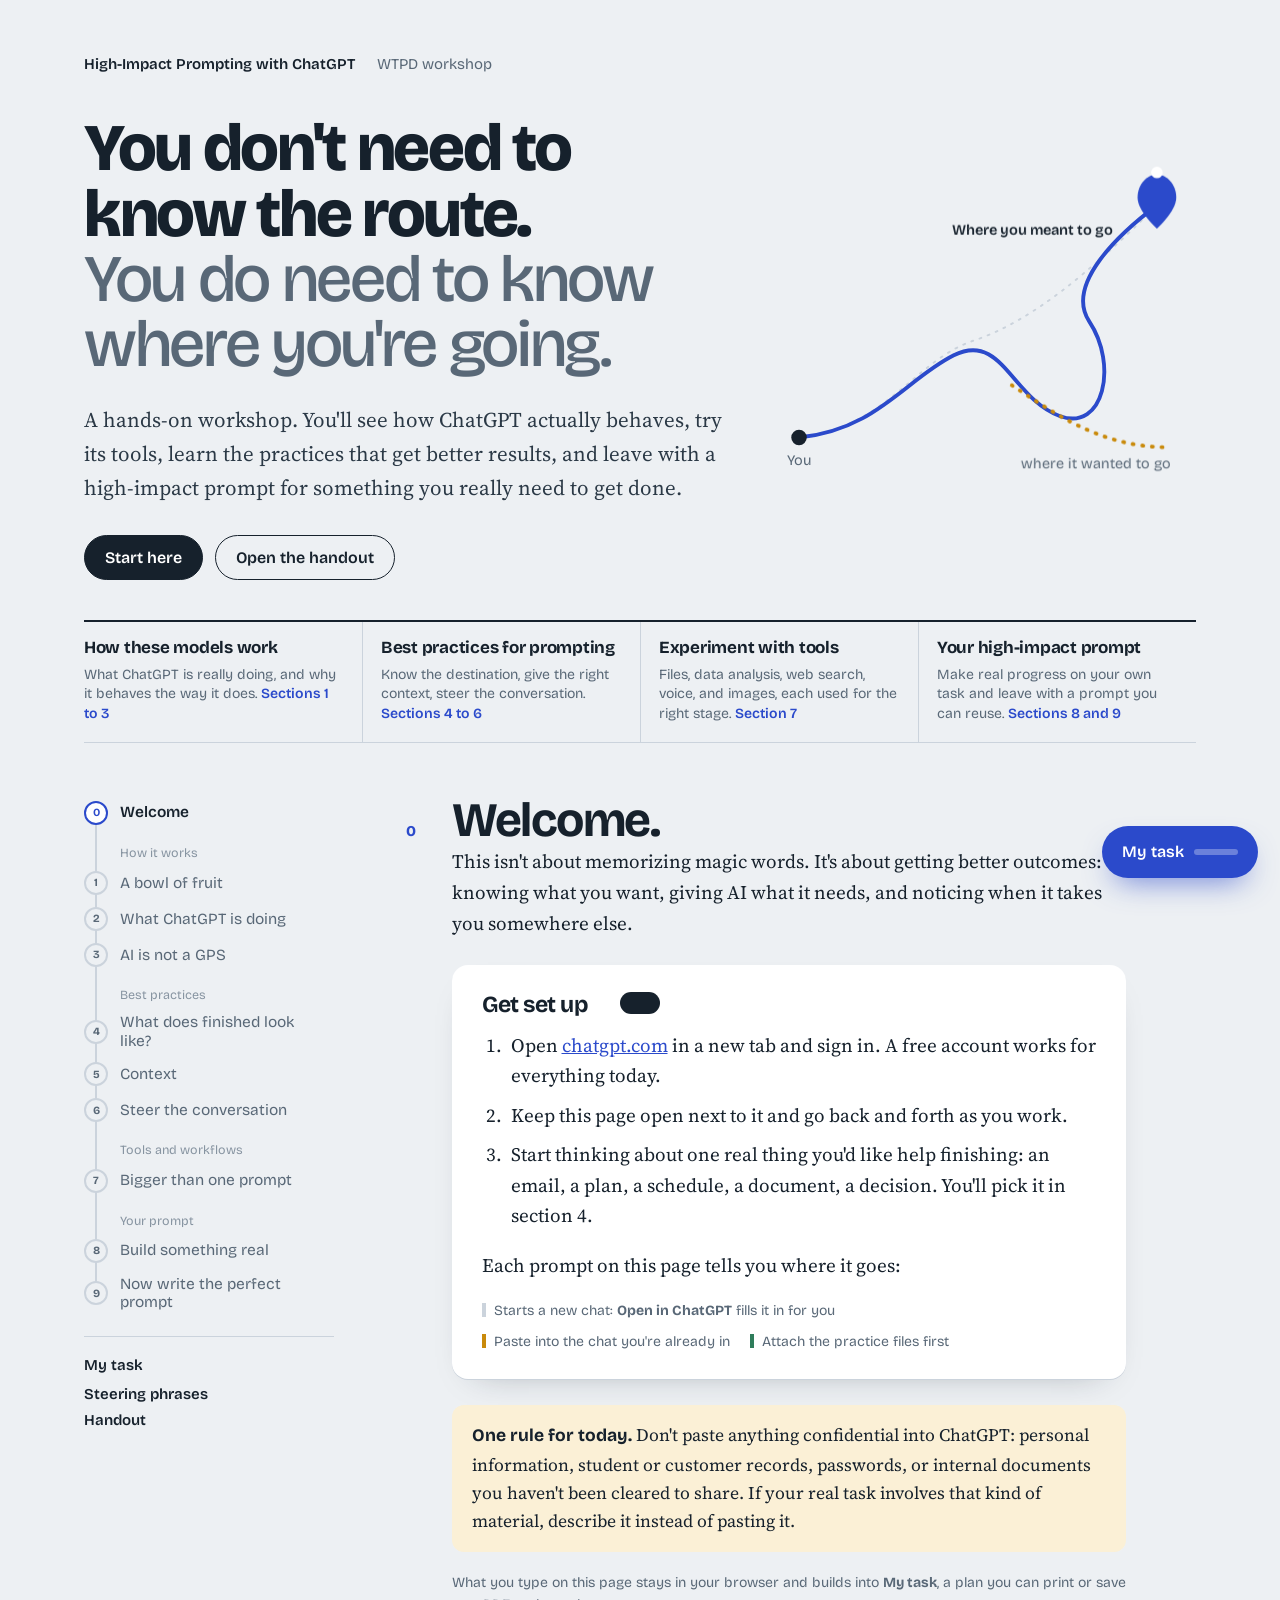
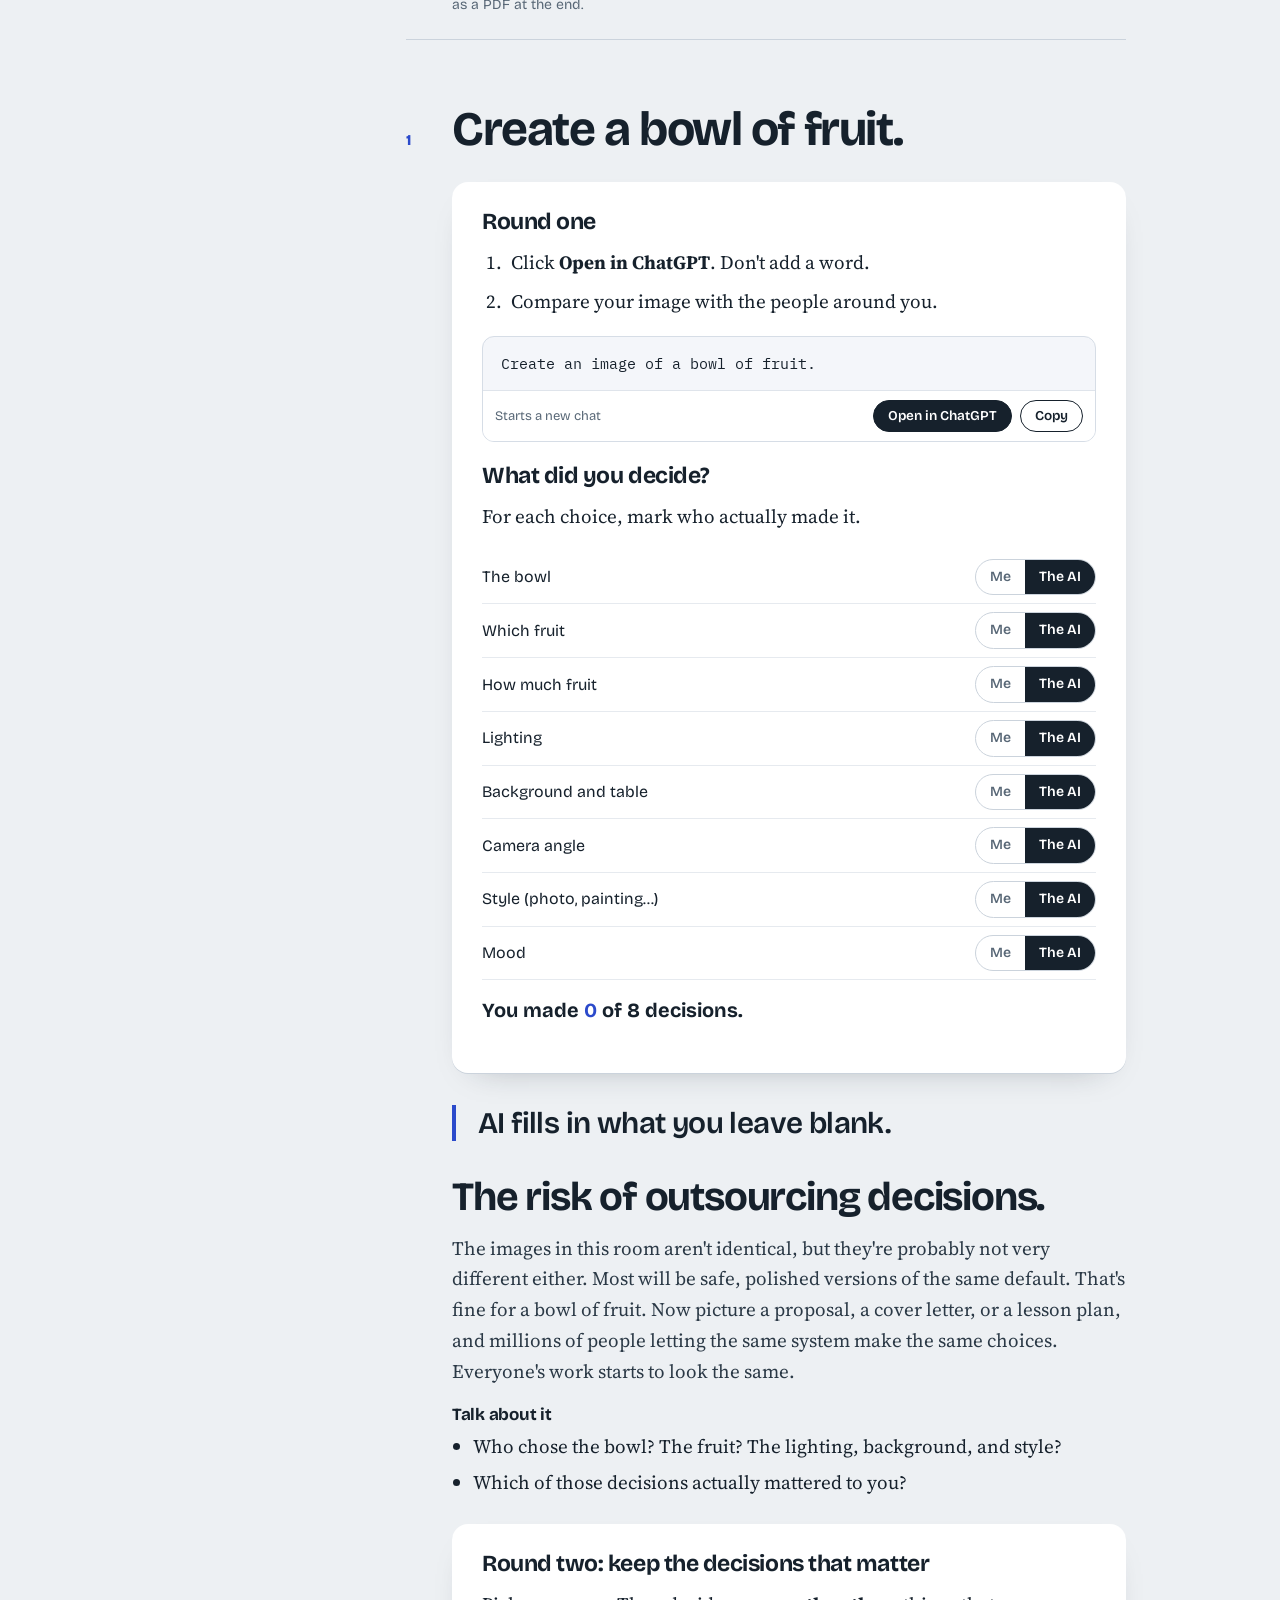
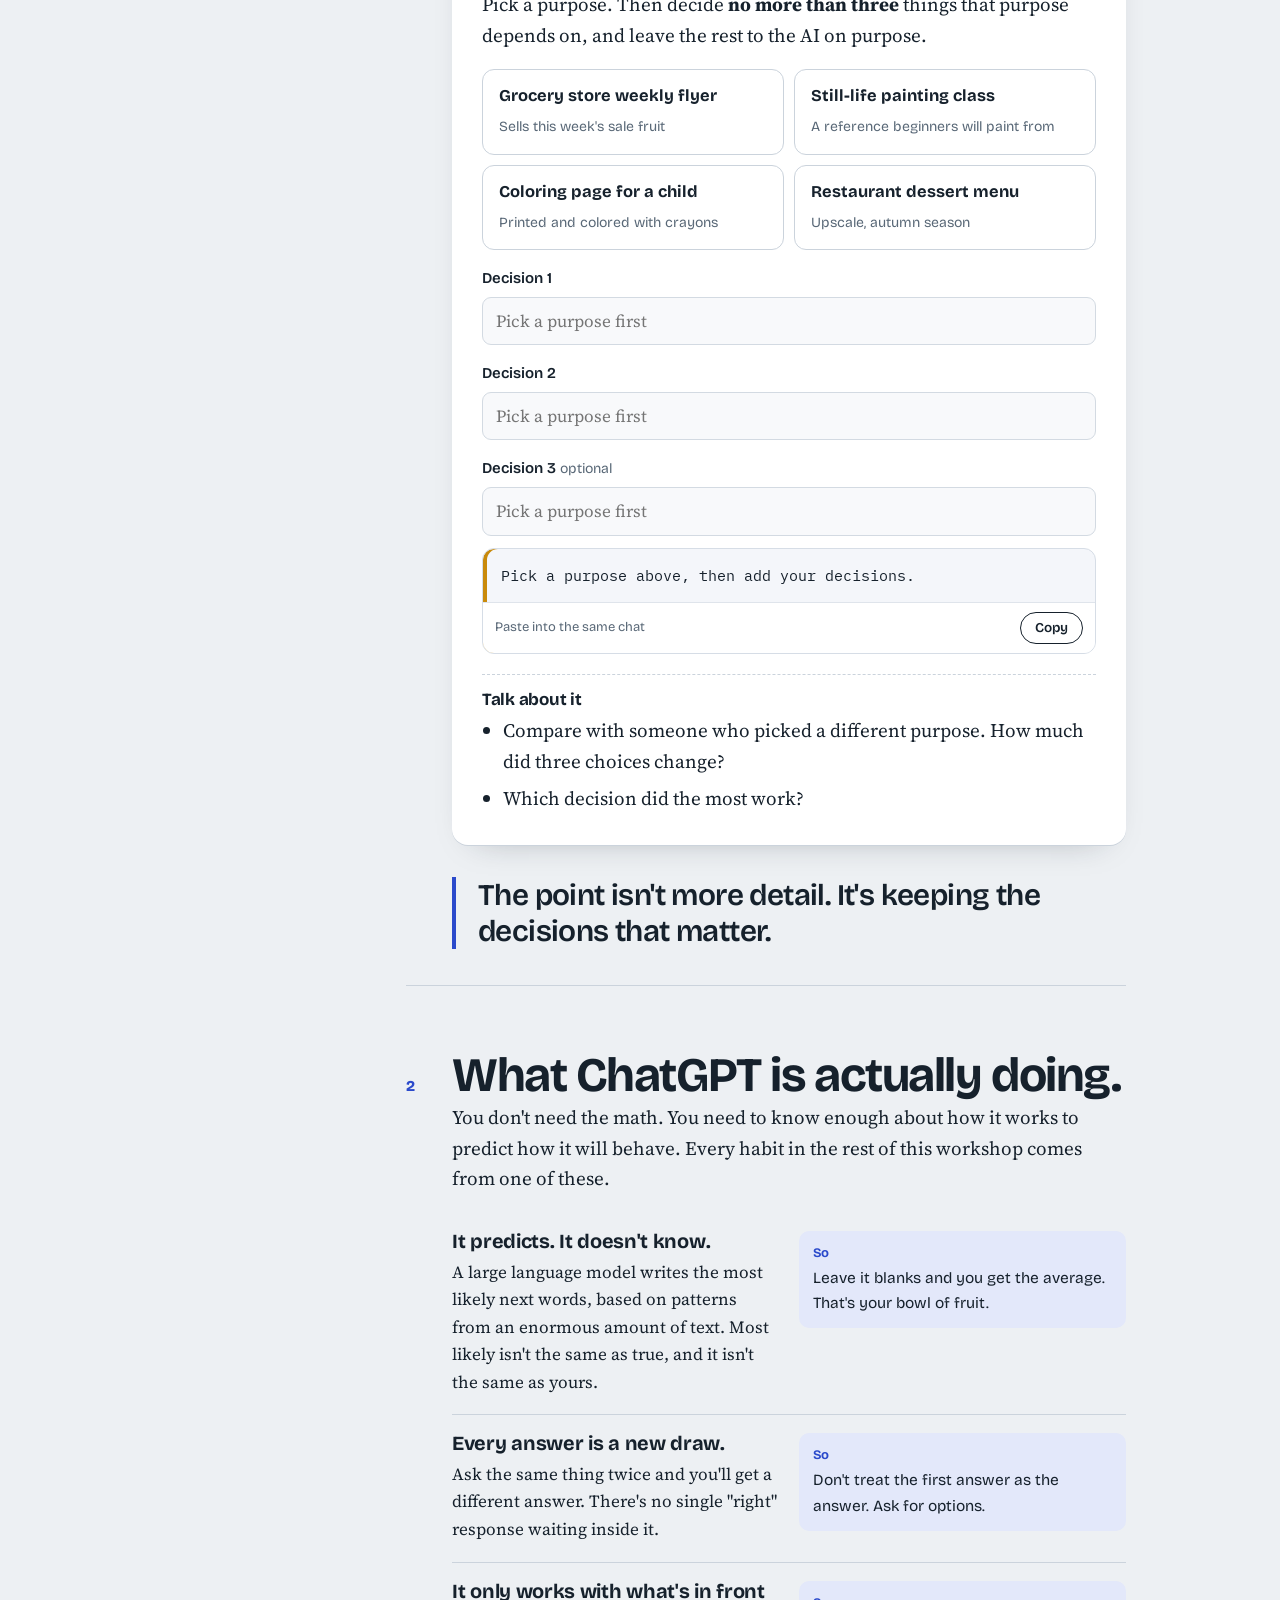
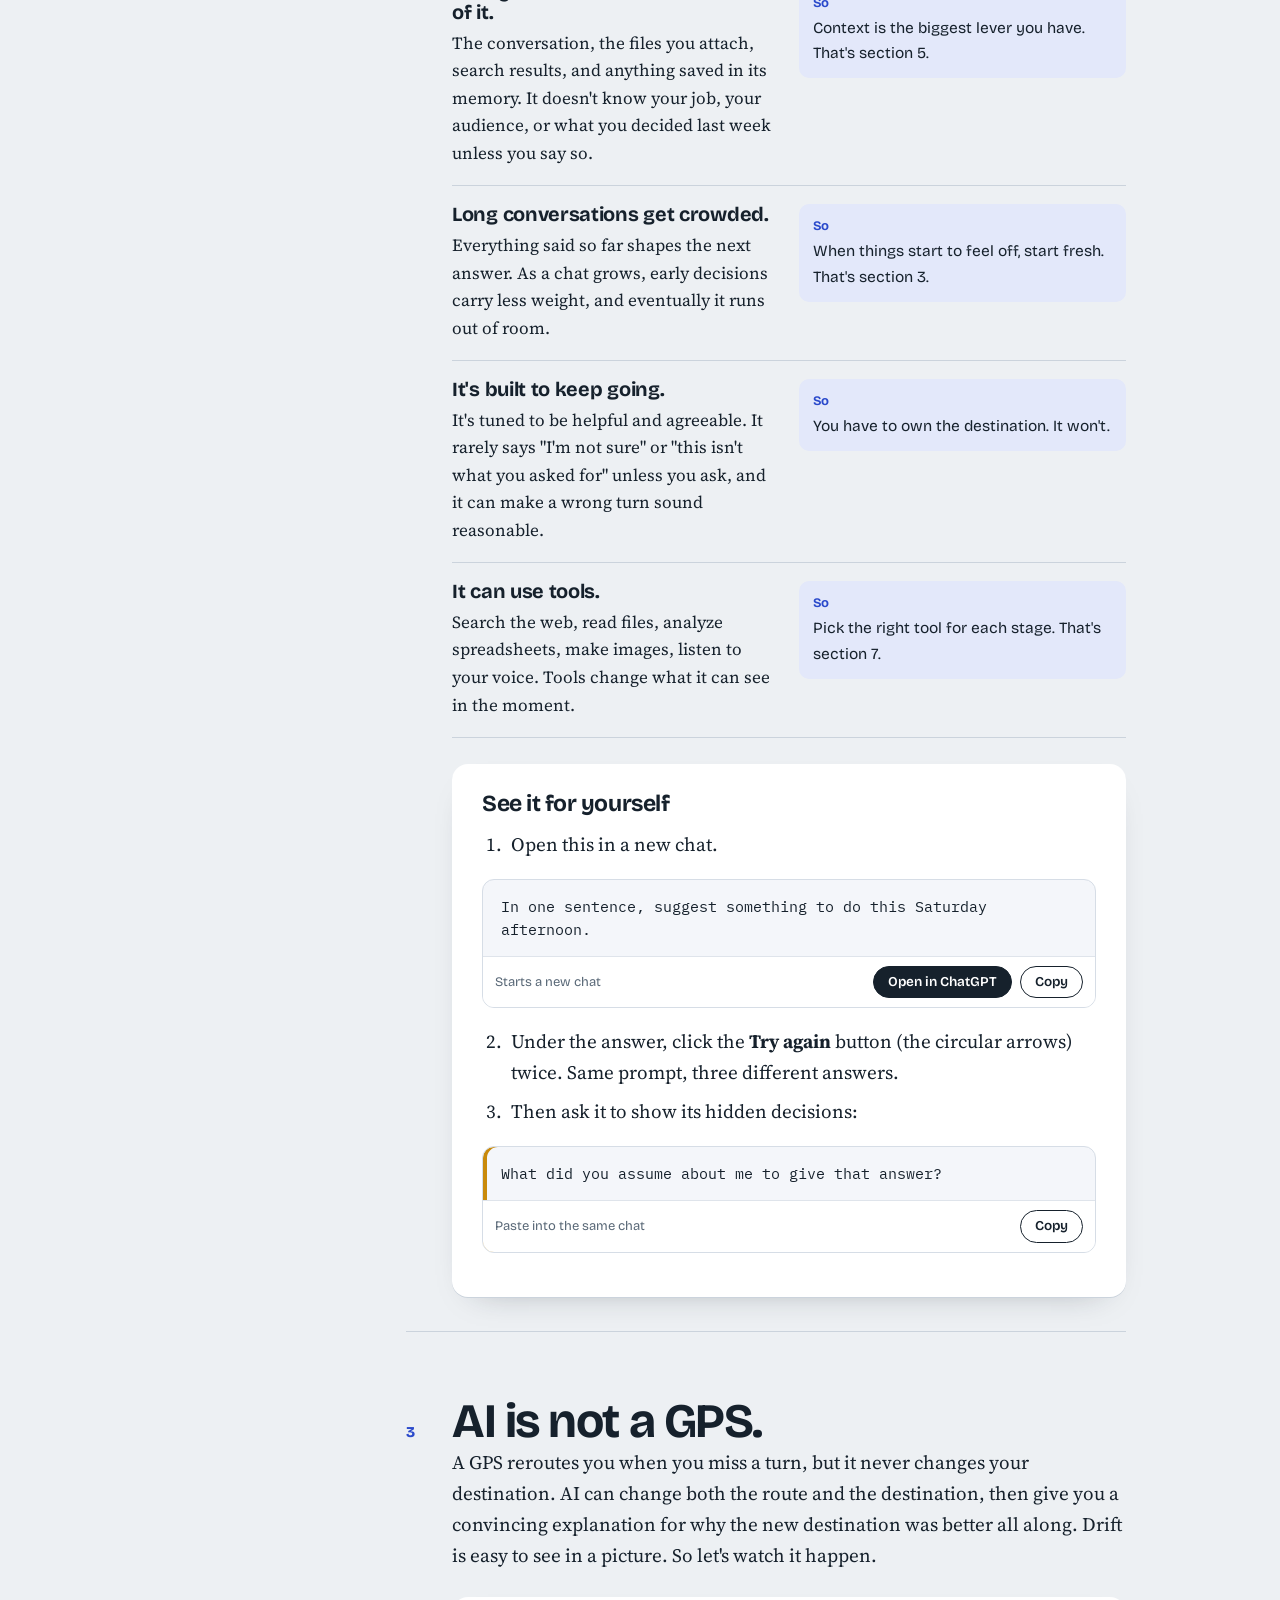
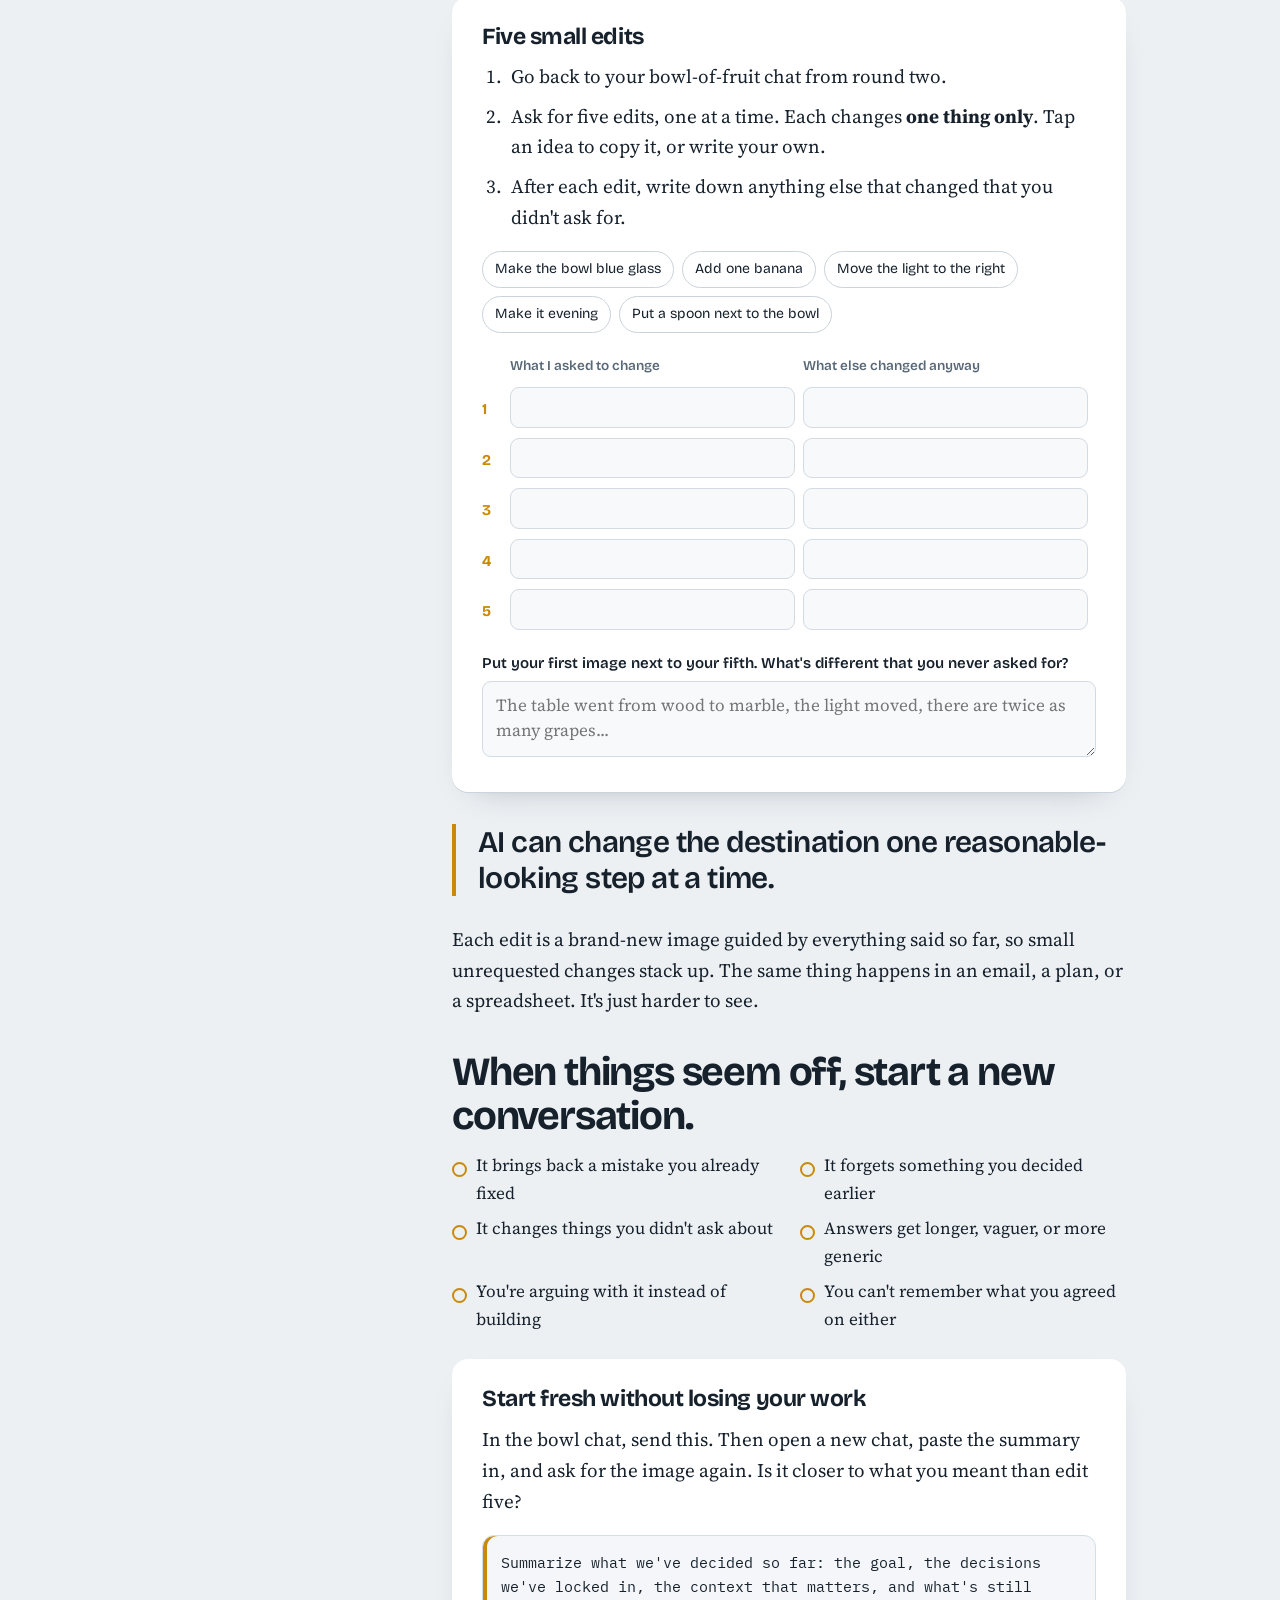
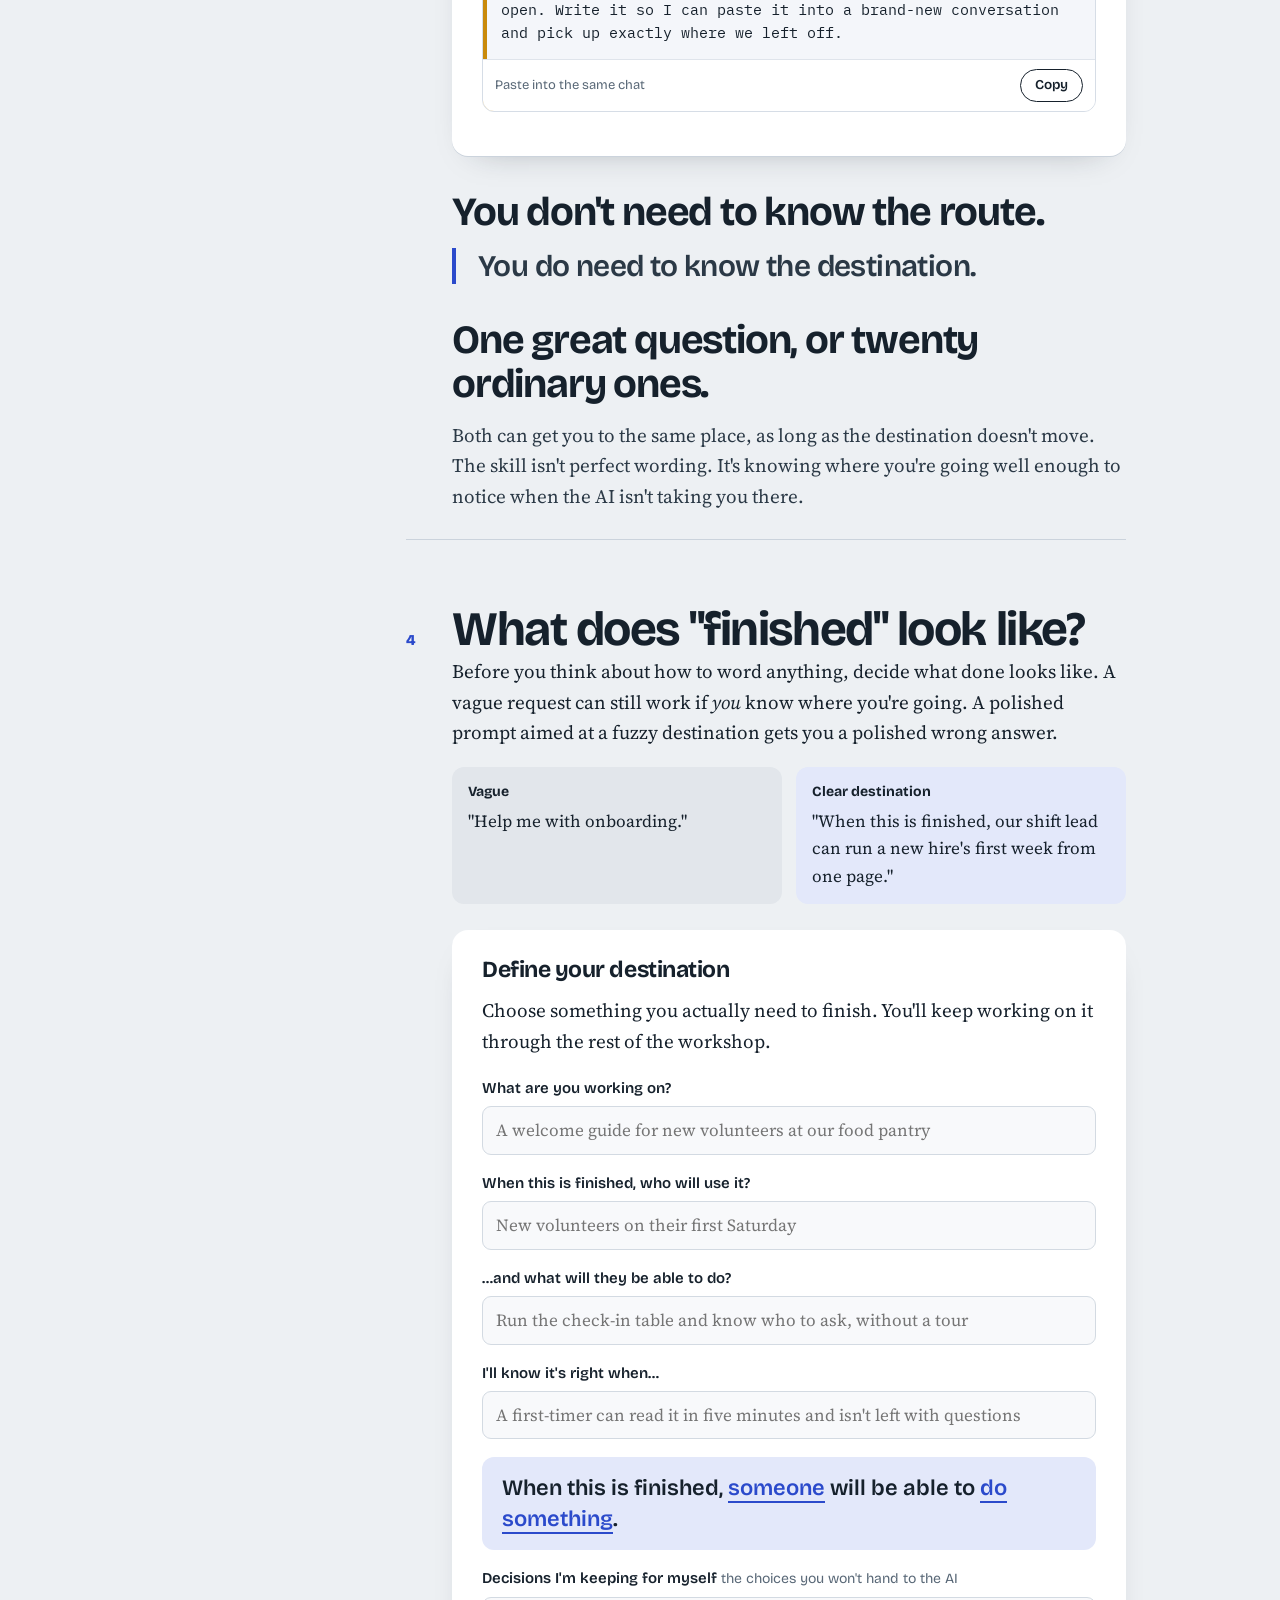
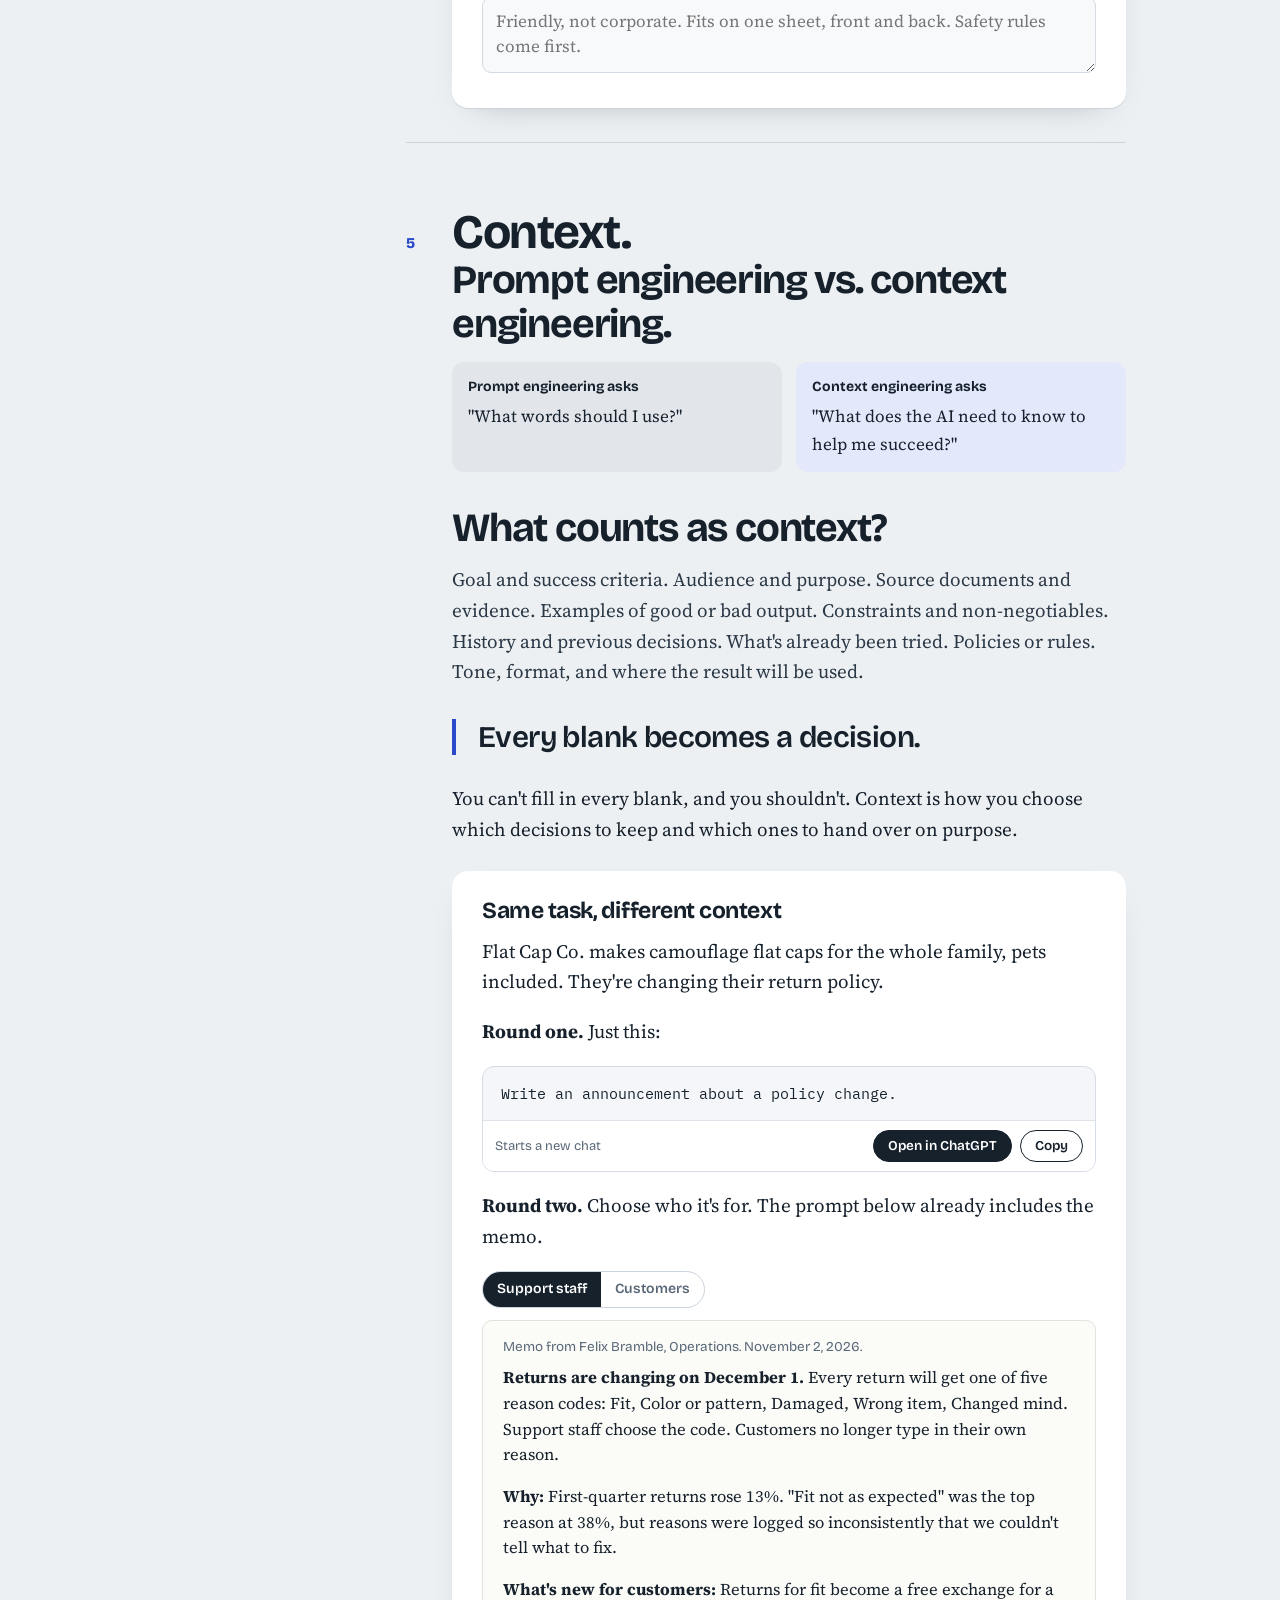
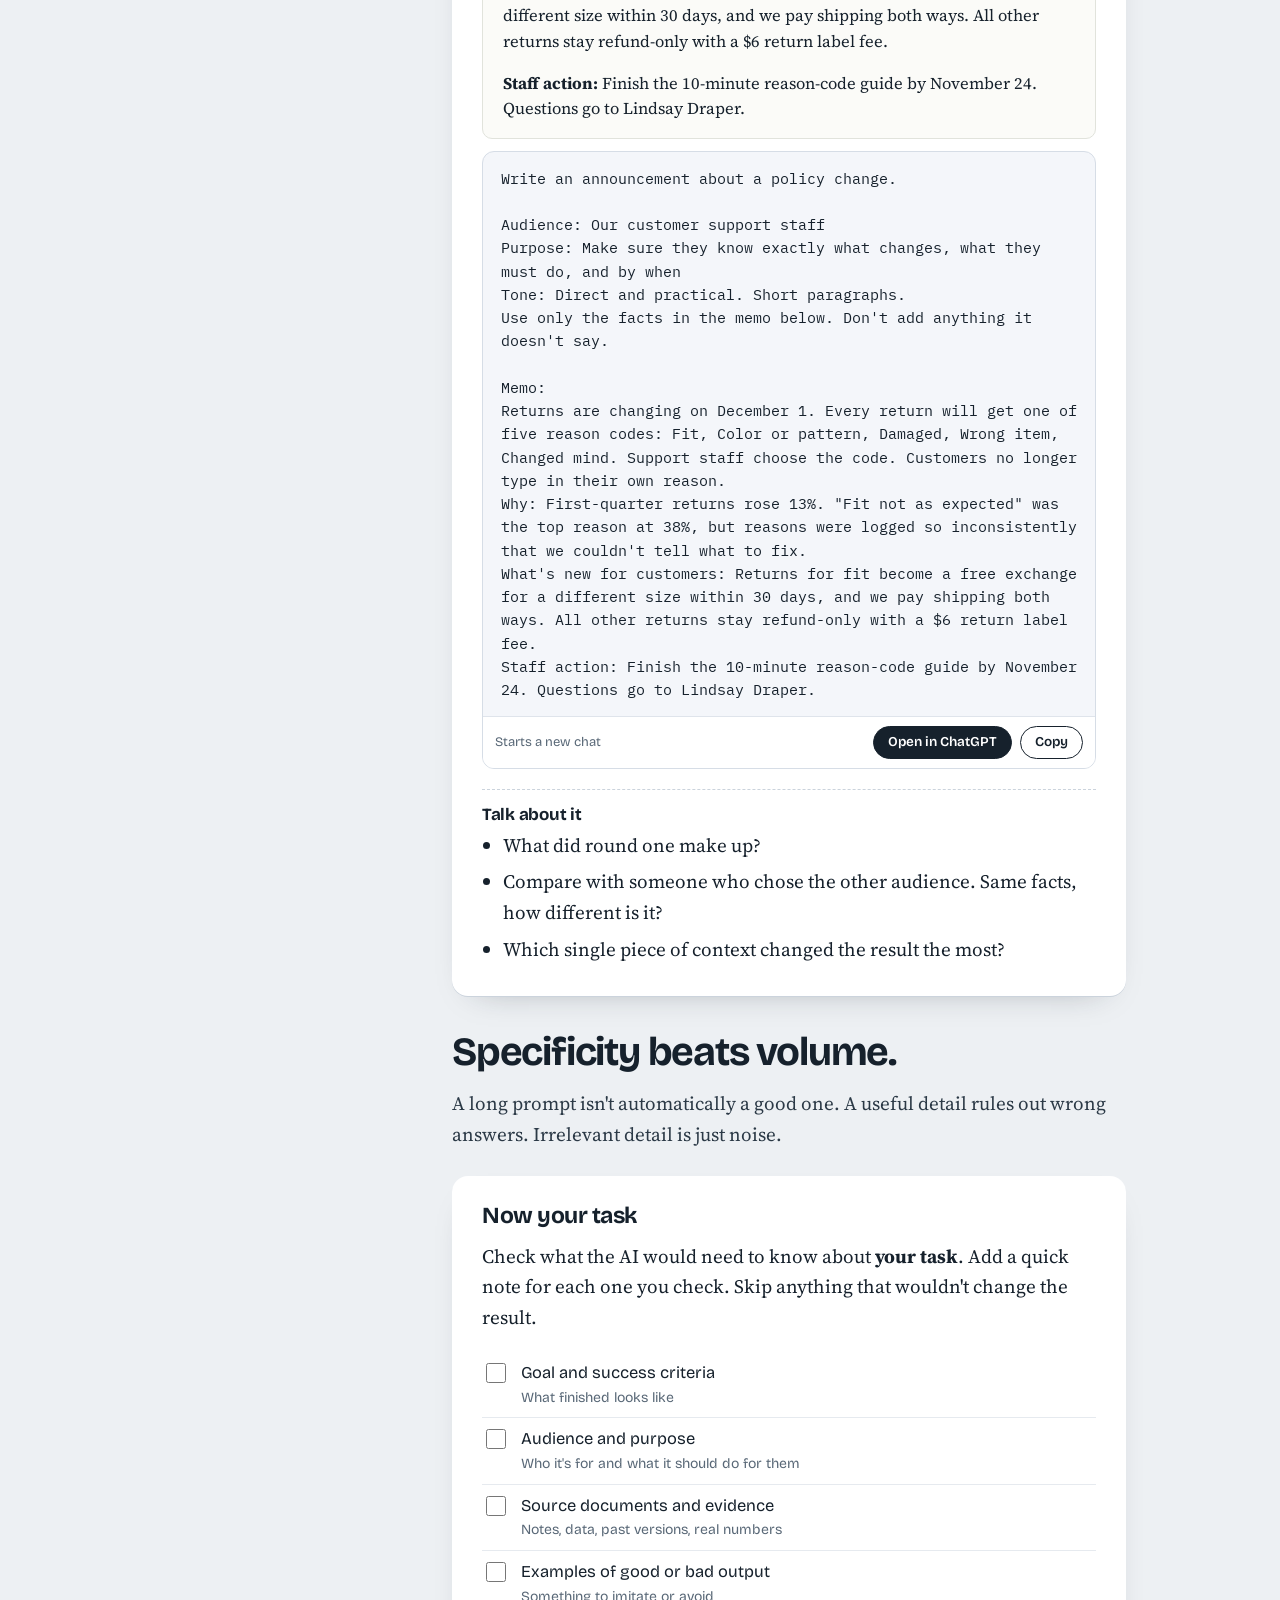
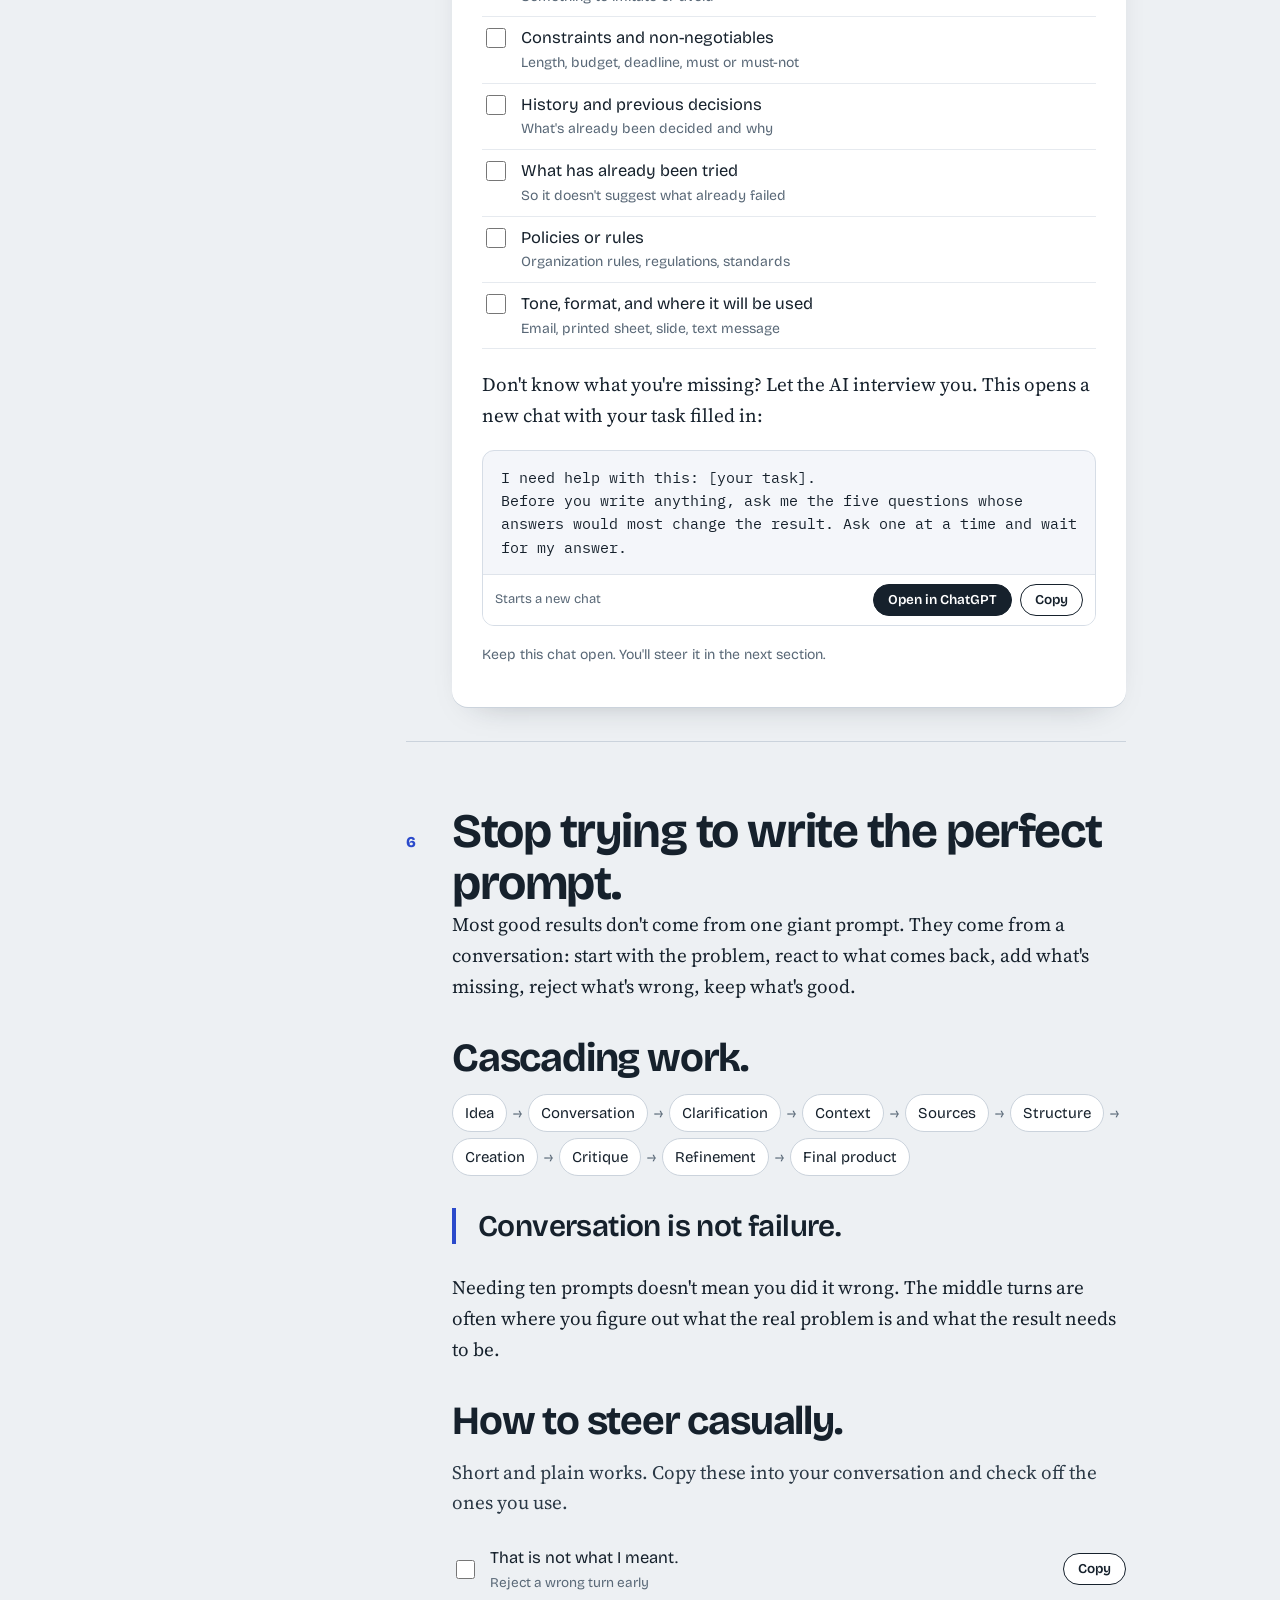
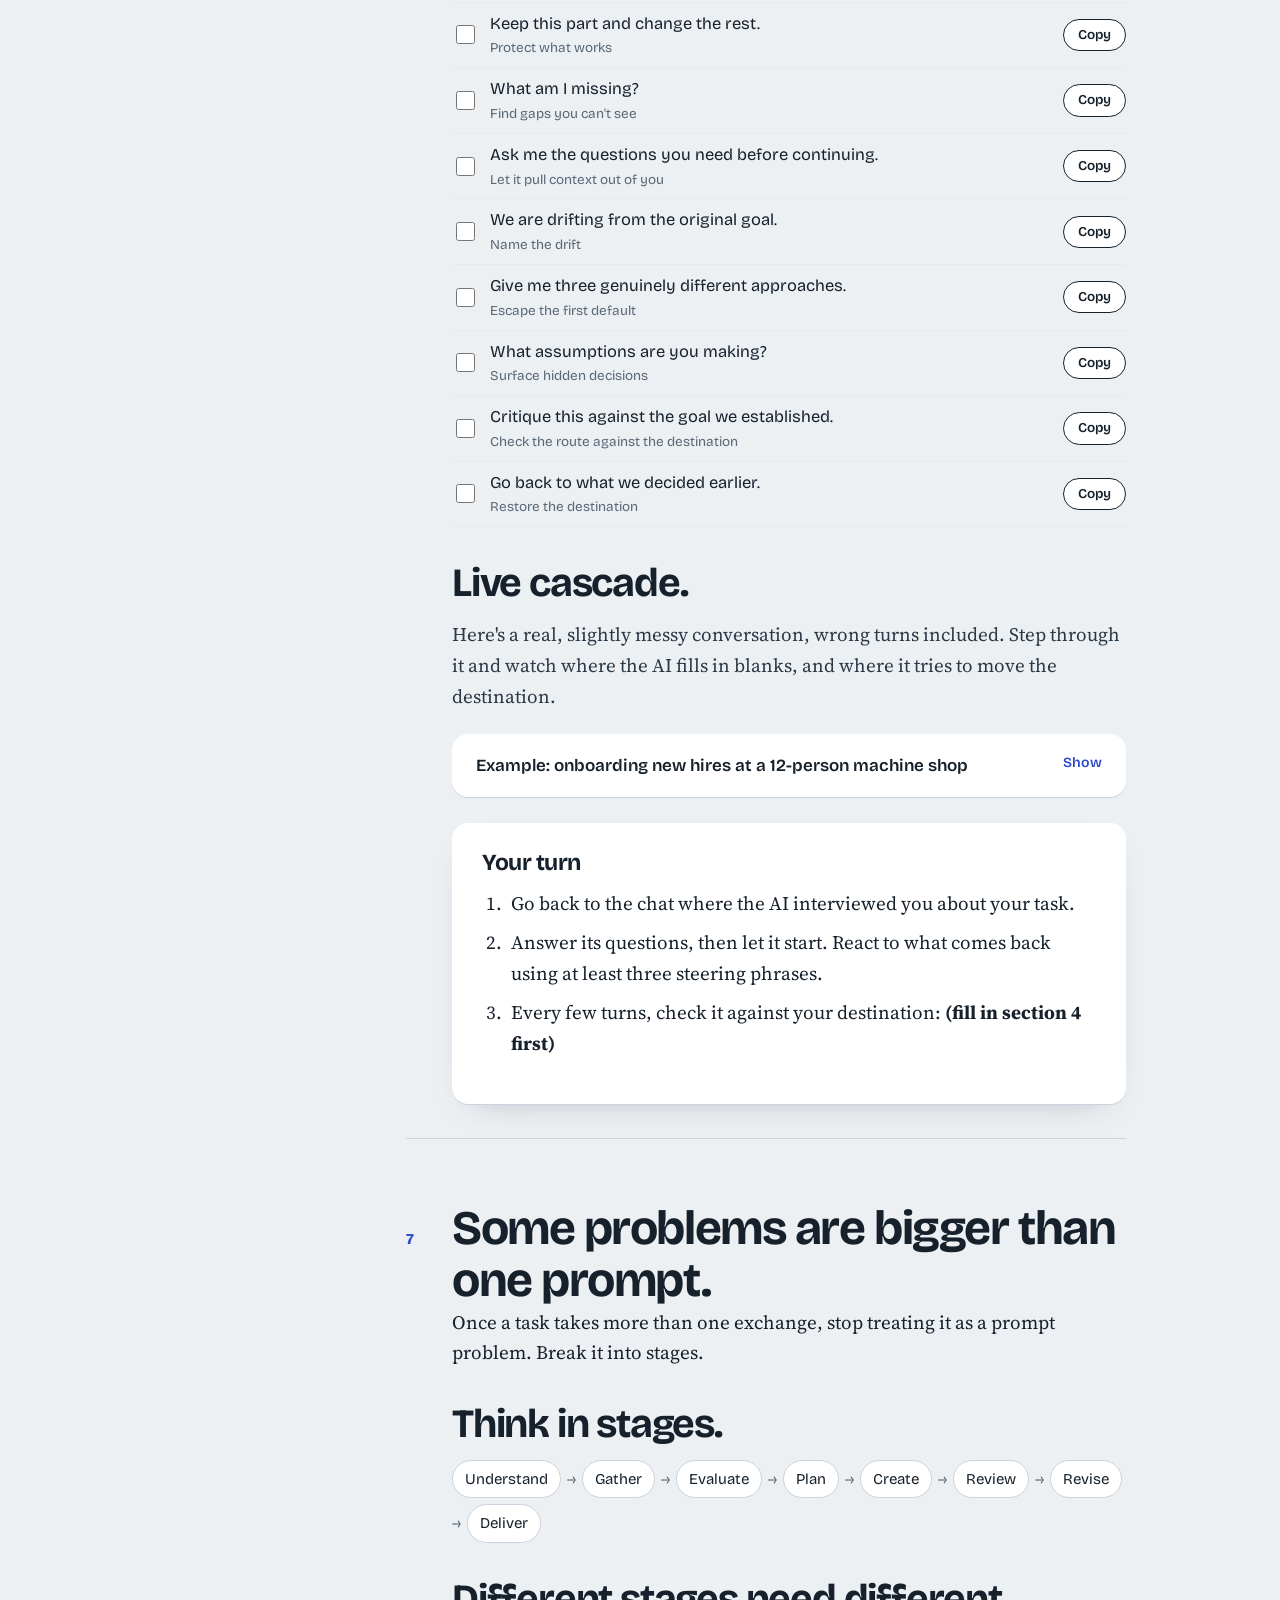
==== commit 91772f28: "Remove times and run-of-show elements; content only Co-Authored-By: Claude Opus 5.5 <noreply@anthrop" ====
--- a/index.html
+++ b/index.html
@@ -13,7 +13,7 @@
 
 <header class="hero">
   <div>
-    <div class="meta"><span><b>High-Impact Prompting with ChatGPT</b></span><span>Tuesday, November 10, 2026</span><span>8:30 to 10:30 AM</span><span>Room A107</span></div>
+    <div class="meta"><span><b>High-Impact Prompting with ChatGPT</b></span><span>WTPD workshop</span></div>
     <h1>You don't need to know the route.<span class="quiet">You do need to know where you're going.</span></h1>
     <p class="lede">A hands-on workshop. You'll see how ChatGPT actually behaves, try its tools, learn the practices that get better results, and leave with a high-impact prompt for something you really need to get done.</p>
     <div class="ctas"><a class="btn" href="#welcome">Start here</a><a class="btn ghost" href="handout.html">Open the handout</a></div>
@@ -45,21 +45,20 @@
 <div class="shell">
   <nav class="rail" aria-label="Workshop agenda">
     <ol>
-      <li><a href="#welcome"><span class="dot">0</span><span>Welcome</span><span class="clock">8:30</span></a></li>
+      <li><a href="#welcome"><span class="dot">0</span><span>Welcome</span></a></li>
       <li class="part" aria-hidden="true">How it works</li>
-      <li><a href="#fruit"><span class="dot">1</span><span>A bowl of fruit</span><span class="clock">8:35</span></a></li>
-      <li><a href="#how"><span class="dot">2</span><span>What ChatGPT is doing</span><span class="clock">8:47</span></a></li>
-      <li><a href="#gps"><span class="dot">3</span><span>AI is not a GPS</span><span class="clock">8:55</span></a></li>
+      <li><a href="#fruit"><span class="dot">1</span><span>A bowl of fruit</span></a></li>
+      <li><a href="#how"><span class="dot">2</span><span>What ChatGPT is doing</span></a></li>
+      <li><a href="#gps"><span class="dot">3</span><span>AI is not a GPS</span></a></li>
       <li class="part" aria-hidden="true">Best practices</li>
-      <li><a href="#finished"><span class="dot">4</span><span>What does finished look like?</span><span class="clock">9:08</span></a></li>
-      <li><a href="#context"><span class="dot">5</span><span>Context</span><span class="clock">9:15</span></a></li>
-      <li><a href="#cascade"><span class="dot">6</span><span>Steer the conversation</span><span class="clock">9:30</span></a></li>
-      <li class="brk"><a href="#break"><span class="dot">&nbsp;</span><span>Break</span><span class="clock">9:45</span></a></li>
+      <li><a href="#finished"><span class="dot">4</span><span>What does finished look like?</span></a></li>
+      <li><a href="#context"><span class="dot">5</span><span>Context</span></a></li>
+      <li><a href="#cascade"><span class="dot">6</span><span>Steer the conversation</span></a></li>
       <li class="part" aria-hidden="true">Tools and workflows</li>
-      <li><a href="#stages"><span class="dot">7</span><span>Bigger than one prompt</span><span class="clock">9:55</span></a></li>
+      <li><a href="#stages"><span class="dot">7</span><span>Bigger than one prompt</span></a></li>
       <li class="part" aria-hidden="true">Your prompt</li>
-      <li><a href="#build"><span class="dot">8</span><span>Build something real</span><span class="clock">10:15</span></a></li>
-      <li><a href="#perfect"><span class="dot">9</span><span>Now write the perfect prompt</span><span class="clock">10:25</span></a></li>
+      <li><a href="#build"><span class="dot">8</span><span>Build something real</span></a></li>
+      <li><a href="#perfect"><span class="dot">9</span><span>Now write the perfect prompt</span></a></li>
     </ol>
     <div class="tools">
       <button type="button" data-open-task>My task</button>
@@ -73,14 +72,13 @@
 <!-- ============ 0 WELCOME ============ -->
 <section id="welcome">
   <div class="sh"><span class="n">0</span><h2>Welcome.</h2></div>
-  <p class="when"><b>8:30 to 8:35</b></p>
   <div class="body">
     <p>This isn't about memorizing magic words. It's about getting better outcomes: knowing what you want, giving AI what it needs, and noticing when it takes you somewhere else.</p>
     <div class="ex">
       <h3>Get set up</h3>
       <ol class="steps">
         <li>Open <a href="https://chatgpt.com" target="_blank" rel="noopener">chatgpt.com</a> in a new tab and sign in. A free account works for everything today.</li>
-        <li>Keep this page open next to it. You'll go back and forth all morning.</li>
+        <li>Keep this page open next to it and go back and forth as you work.</li>
         <li>Start thinking about one real thing you'd like help finishing: an email, a plan, a schedule, a document, a decision. You'll pick it in section 4.</li>
       </ol>
       <p>Each prompt on this page tells you where it goes:</p>
@@ -94,13 +92,12 @@
 <!-- ============ 1 BOWL OF FRUIT (slides 2-5) ============ -->
 <section id="fruit">
   <div class="sh"><span class="n">1</span><h2>Create a bowl of fruit.</h2></div>
-  <p class="when"><b>8:35 to 8:47</b></p>
   <div class="body">
     <div class="ex">
       <h3>Round one</h3>
       <ol class="steps">
         <li>Click <b>Open in ChatGPT</b>. Don't add a word.</li>
-        <li>Compare your image with the people around you. Then look around the room.</li>
+        <li>Compare your image with the people around you.</li>
       </ol>
 <div class="prompt" data-mode="new">Create an image of a bowl of fruit.</div>
       <h3 style="margin-top:22px">What did you decide?</h3>
@@ -144,7 +141,6 @@
 <!-- ============ 2 HOW IT WORKS (course description) ============ -->
 <section id="how">
   <div class="sh"><span class="n">2</span><h2>What ChatGPT is actually doing.</h2></div>
-  <p class="when"><b>8:47 to 8:55</b></p>
   <div class="body">
     <p>You don't need the math. You need to know enough about how it works to predict how it will behave. Every habit in the rest of this workshop comes from one of these.</p>
     <ul class="facts">
@@ -173,7 +169,6 @@
 <!-- ============ 3 GPS (slides 6-8) ============ -->
 <section id="gps">
   <div class="sh"><span class="n">3</span><h2>AI is not a GPS.</h2></div>
-  <p class="when"><b>8:55 to 9:08</b></p>
   <div class="body">
     <p>A GPS reroutes you when you miss a turn, but it never changes your destination. AI can change both the route and the destination, then give you a convincing explanation for why the new destination was better all along. Drift is easy to see in a picture. So let's watch it happen.</p>
     <div class="ex">
@@ -222,7 +217,6 @@
 <!-- ============ 4 FINISHED (slide 9) ============ -->
 <section id="finished">
   <div class="sh"><span class="n">4</span><h2>What does "finished" look like?</h2></div>
-  <p class="when"><b>9:08 to 9:15</b>. Your real task starts here.</p>
   <div class="body">
     <p>Before you think about how to word anything, decide what done looks like. A vague request can still work if <em>you</em> know where you're going. A polished prompt aimed at a fuzzy destination gets you a polished wrong answer.</p>
     <div class="compare">
@@ -231,7 +225,7 @@
     </div>
     <div class="ex">
       <h3>Define your destination</h3>
-      <p>Choose something you actually need to finish. You'll work on it for the rest of the morning.</p>
+      <p>Choose something you actually need to finish. You'll keep working on it through the rest of the workshop.</p>
       <label class="f" for="task">What are you working on?</label>
       <input type="text" id="task" data-k="task" placeholder="A welcome guide for new volunteers at our food pantry">
       <label class="f" for="who">When this is finished, who will use it?</label>
@@ -250,7 +244,6 @@
 <!-- ============ 5 CONTEXT (slides 10-14) ============ -->
 <section id="context">
   <div class="sh"><span class="n">5</span><h2>Context.</h2></div>
-  <p class="when"><b>9:15 to 9:30</b></p>
   <div class="body">
     <h3 class="statement" style="margin-top:0">Prompt engineering vs. context engineering.</h3>
     <div class="compare">
@@ -304,7 +297,6 @@
 <!-- ============ 6 CASCADE (slides 15-19) ============ -->
 <section id="cascade">
   <div class="sh"><span class="n">6</span><h2>Stop trying to write the perfect prompt.</h2></div>
-  <p class="when"><b>9:30 to 9:45</b></p>
   <div class="body">
     <p>Most good results don't come from one giant prompt. They come from a conversation: start with the problem, react to what comes back, add what's missing, reject what's wrong, keep what's good.</p>
     <h3 class="statement">Cascading work.</h3>
@@ -317,7 +309,7 @@
     <ul class="phrases" id="phrases"></ul>
 
     <h3 class="statement">Live cascade.</h3>
-    <p>Josh will work through a real, slightly messy task in front of the room, wrong turns included. Afterward, here's another one you can step through at your own pace. Watch where the AI fills in blanks, and where it tries to move the destination.</p>
+    <p>Here's a real, slightly messy conversation, wrong turns included. Step through it and watch where the AI fills in blanks, and where it tries to move the destination.</p>
     <details class="example">
       <summary>Example: onboarding new hires at a 12-person machine shop</summary>
       <div class="in">
@@ -338,26 +330,17 @@
   </div>
 </section>
 
-<!-- ============ BREAK (slide 20) ============ -->
-<section id="break" style="border-top:0;padding-top:28px">
-  <div class="pause">
-    <p style="font-family:var(--display);font-size:15px;opacity:.7;margin-bottom:8px">9:45 to 9:55</p>
-    <h2>Break.</h2>
-    <p>Think about the one real thing you want AI to help you finish today. If section 4 is still blank, fill it in when you get back.</p>
-  </div>
-</section>
 
 <!-- ============ 7 STAGES + TOOLS (slides 21-27) ============ -->
 <section id="stages">
   <div class="sh"><span class="n">7</span><h2>Some problems are bigger than one prompt.</h2></div>
-  <p class="when"><b>9:55 to 10:15</b></p>
   <div class="body">
     <p>Once a task takes more than one exchange, stop treating it as a prompt problem. Break it into stages.</p>
     <h3 class="statement">Think in stages.</h3>
     <div class="chain"><span>Understand</span><i>→</i><span>Gather</span><i>→</i><span>Evaluate</span><i>→</i><span>Plan</span><i>→</i><span>Create</span><i>→</i><span>Review</span><i>→</i><span>Revise</span><i>→</i><span>Deliver</span></div>
 
     <h3 class="statement">Different stages need different context, and different tools.</h3>
-    <p>Gathering needs your sources. Evaluating needs data. Creating needs examples and tone. Reviewing needs the goal. ChatGPT has a tool for each. <b>Pick one station and try it.</b> About 8 minutes.</p>
+    <p>Gathering needs your sources. Evaluating needs data. Creating needs examples and tone. Reviewing needs the goal. ChatGPT has a tool for each. <b>Pick a station and try it.</b></p>
 
     <div class="stations">
       <div class="station">
@@ -414,7 +397,6 @@
 <!-- ============ 8 BUILD (slide 28) ============ -->
 <section id="build">
   <div class="sh"><span class="n">8</span><h2>Build something real.</h2></div>
-  <p class="when"><b>10:15 to 10:25</b></p>
   <div class="body">
     <p>The goal isn't to write a good prompt. It's to make real progress on something you need. This starting prompt is built from everything you've entered so far: your destination, your decisions, your context, and your stages.</p>
     <div class="ex">
@@ -439,7 +421,6 @@
 <!-- ============ 9 PERFECT PROMPT (slides 29-30) ============ -->
 <section id="perfect">
   <div class="sh"><span class="n">9</span><h2>Now write the perfect prompt.</h2></div>
-  <p class="when"><b>10:25 to 10:30</b></p>
   <div class="body">
     <p>Here's the twist. The "perfect prompt" is easy to write once you've explored the problem and know where you're going. So let the AI write it.</p>
     <div class="ex">
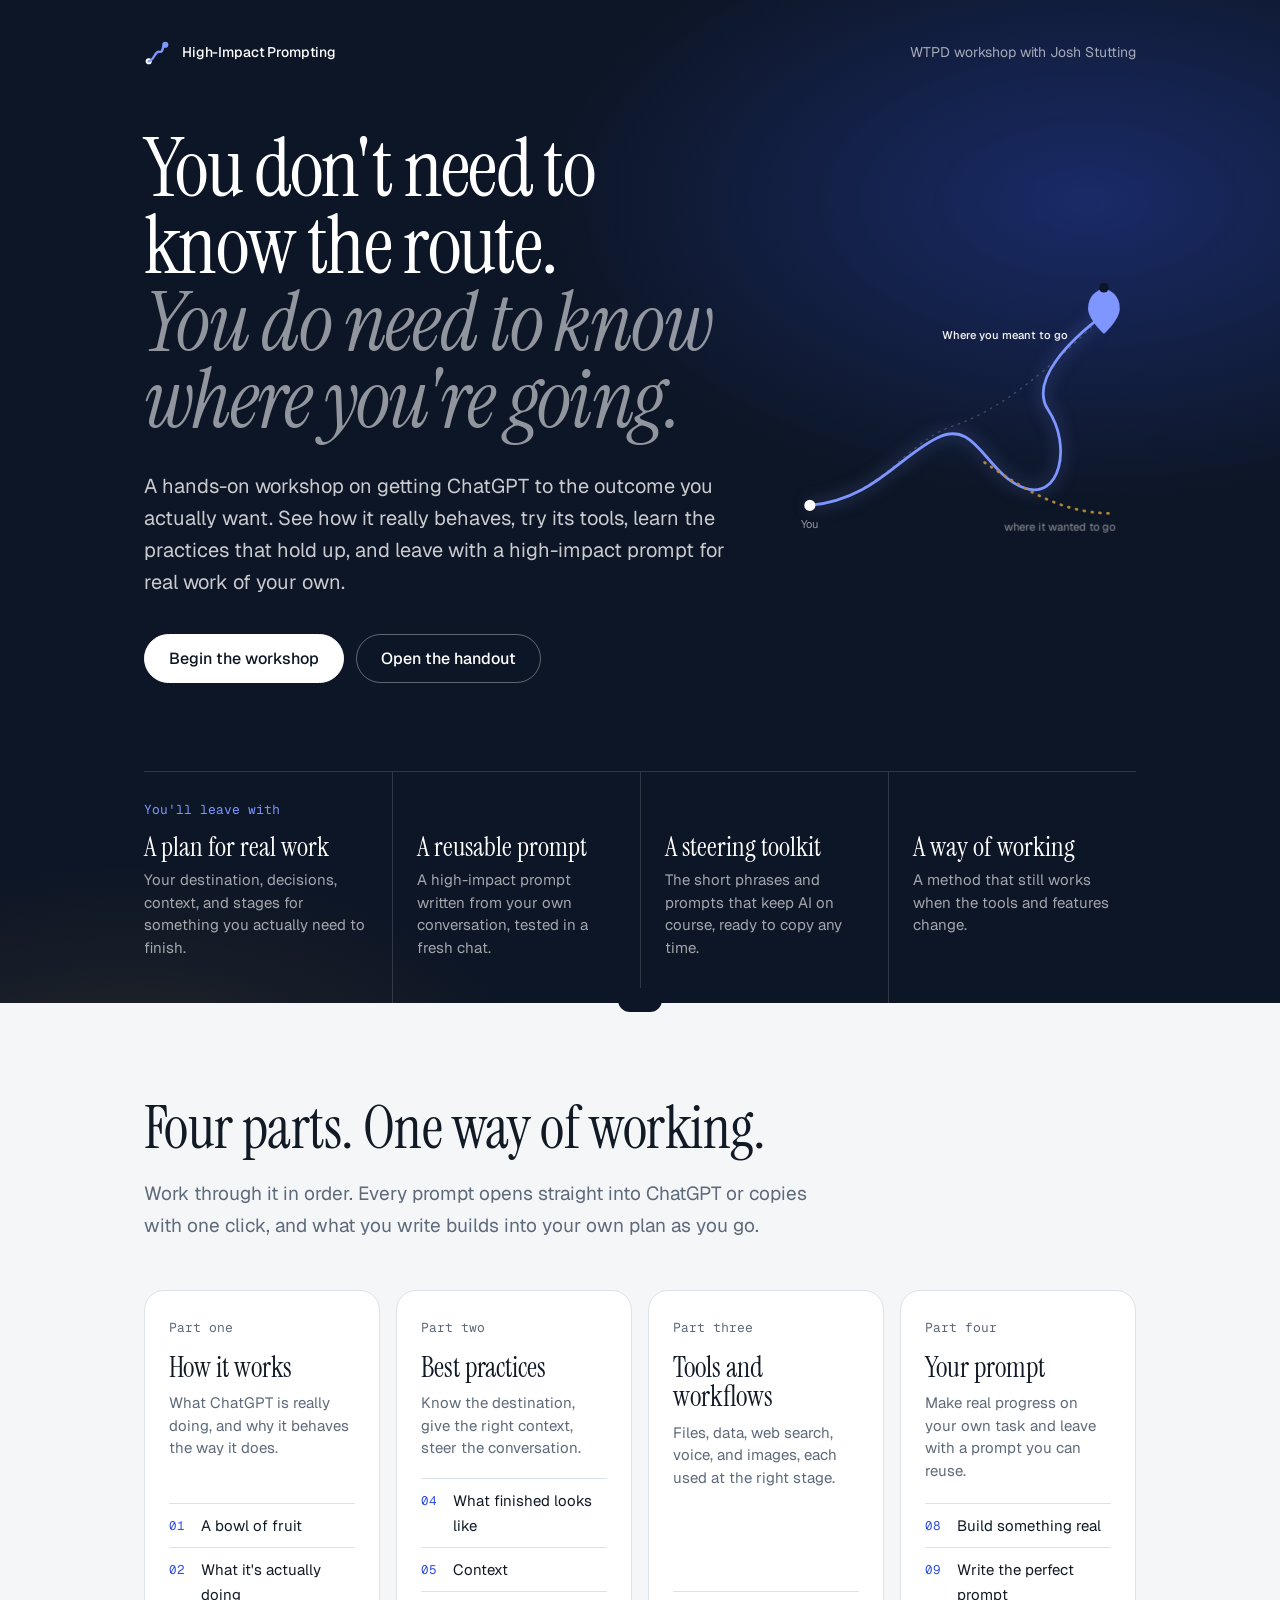
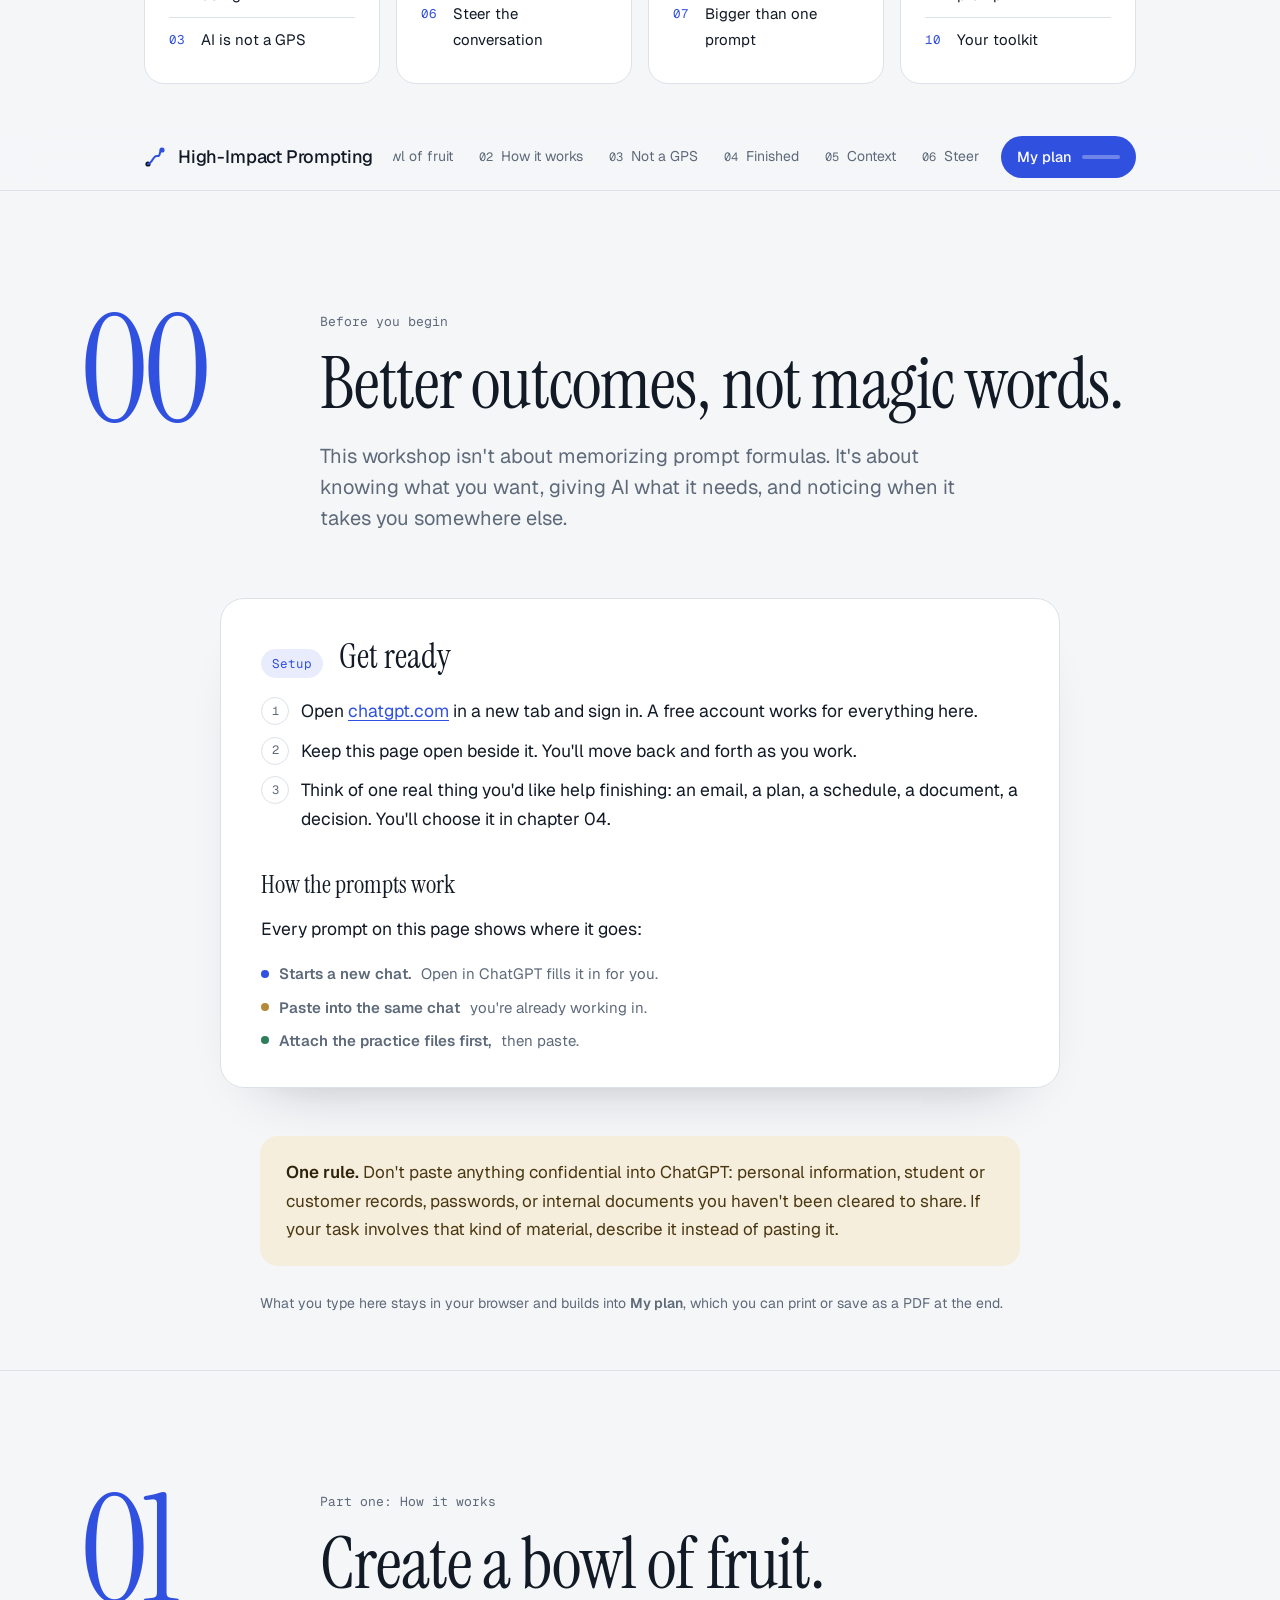
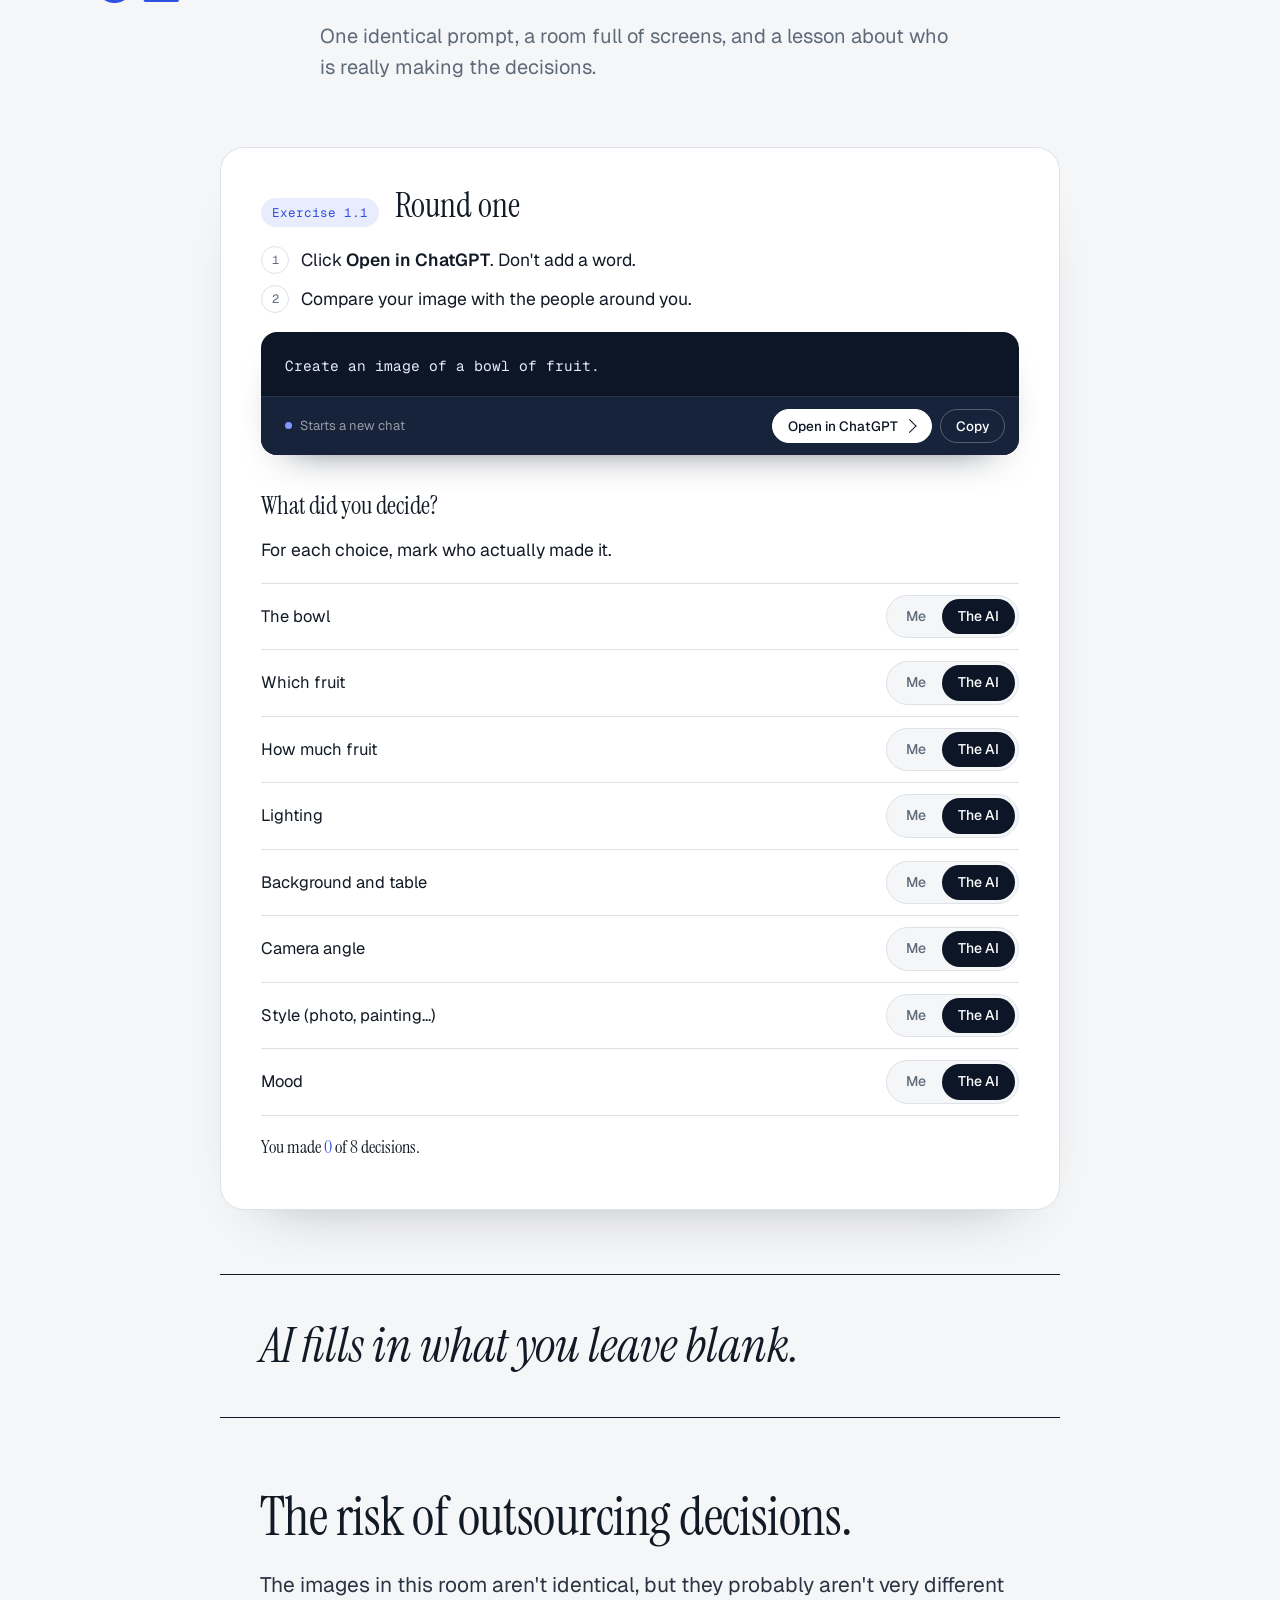
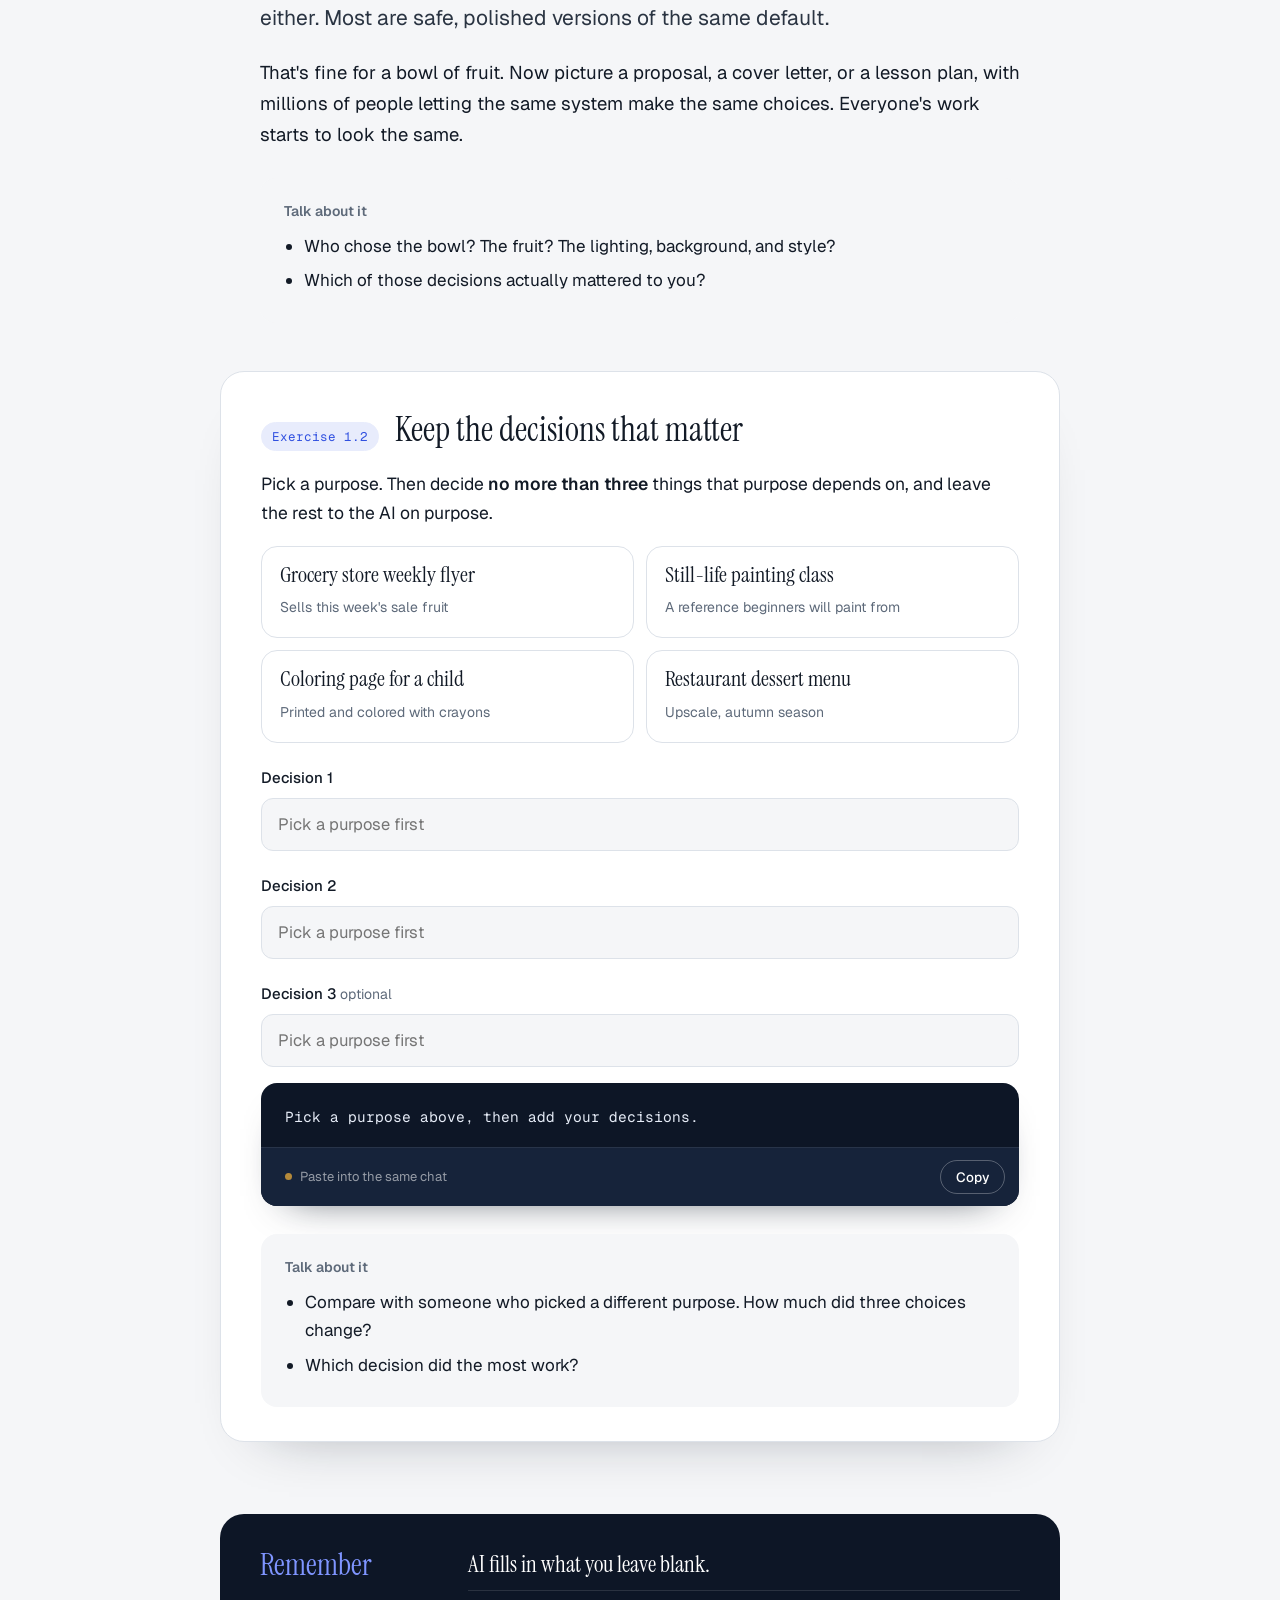
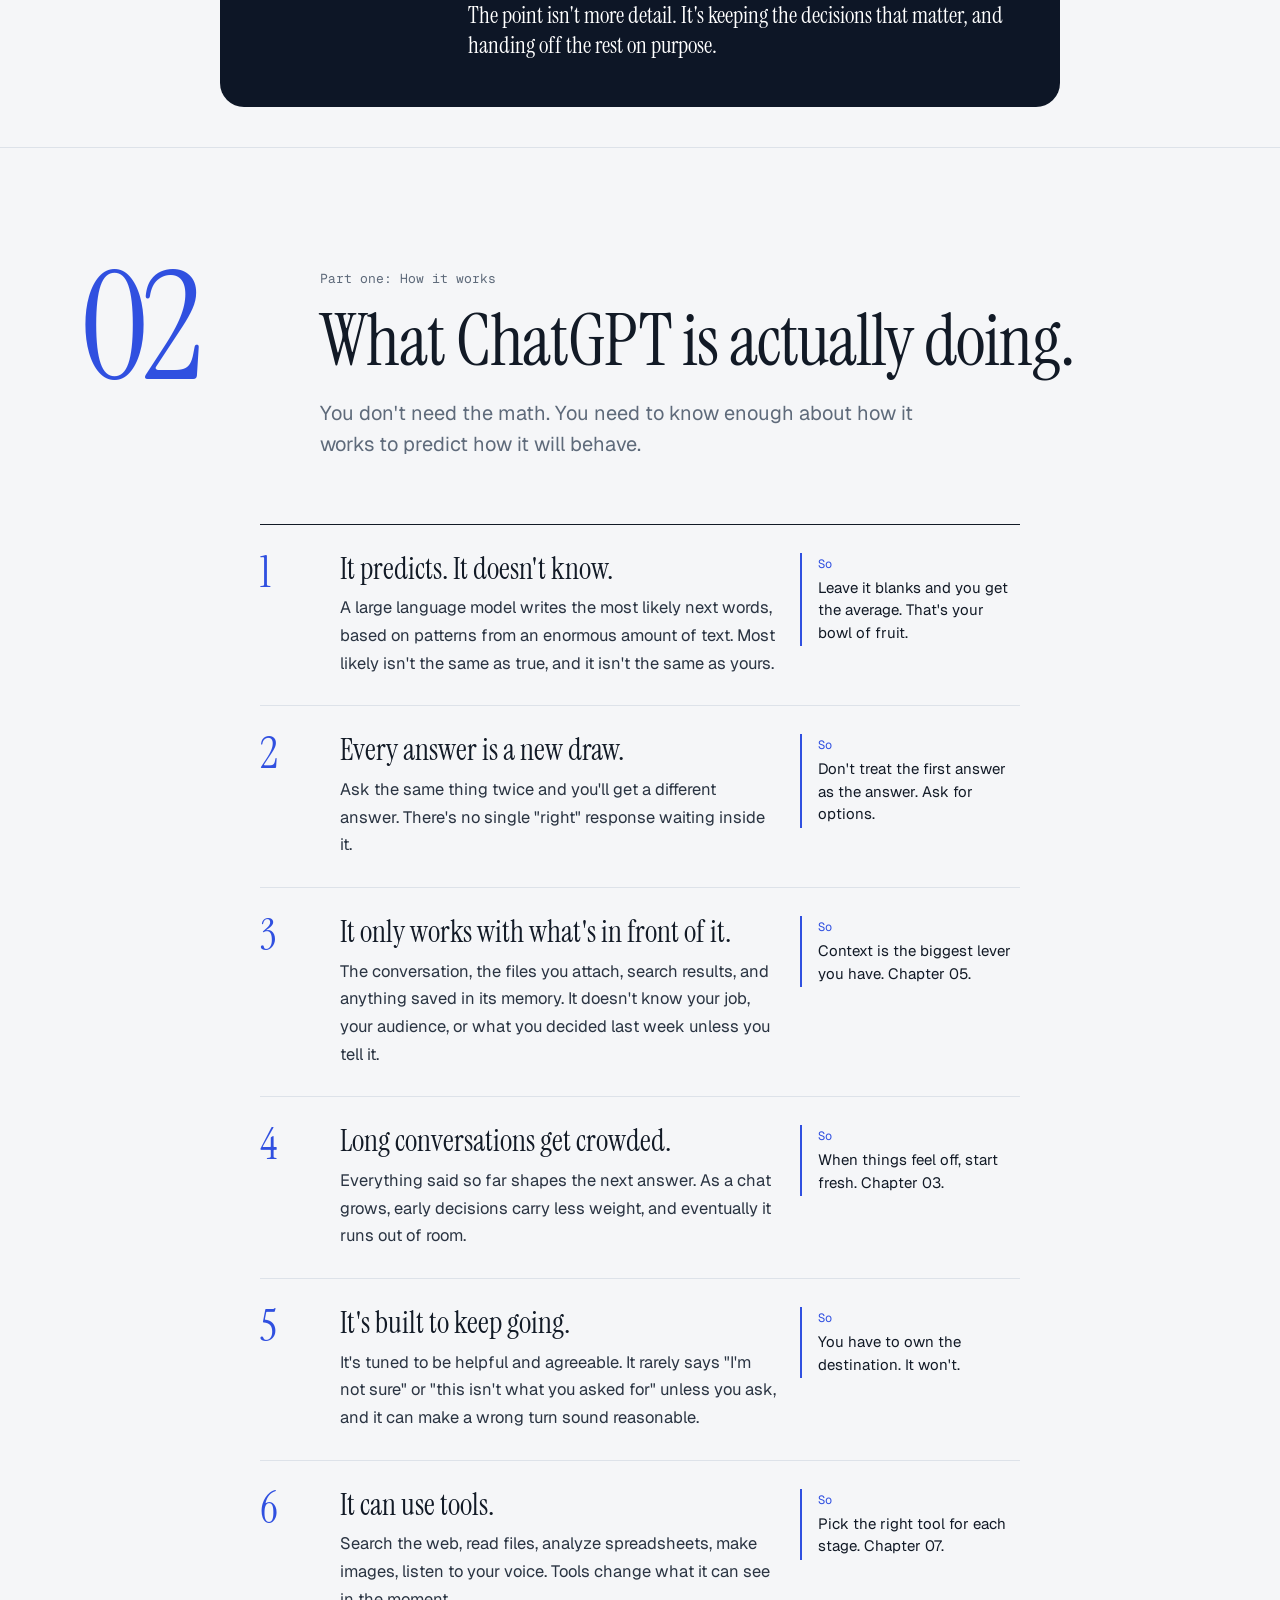
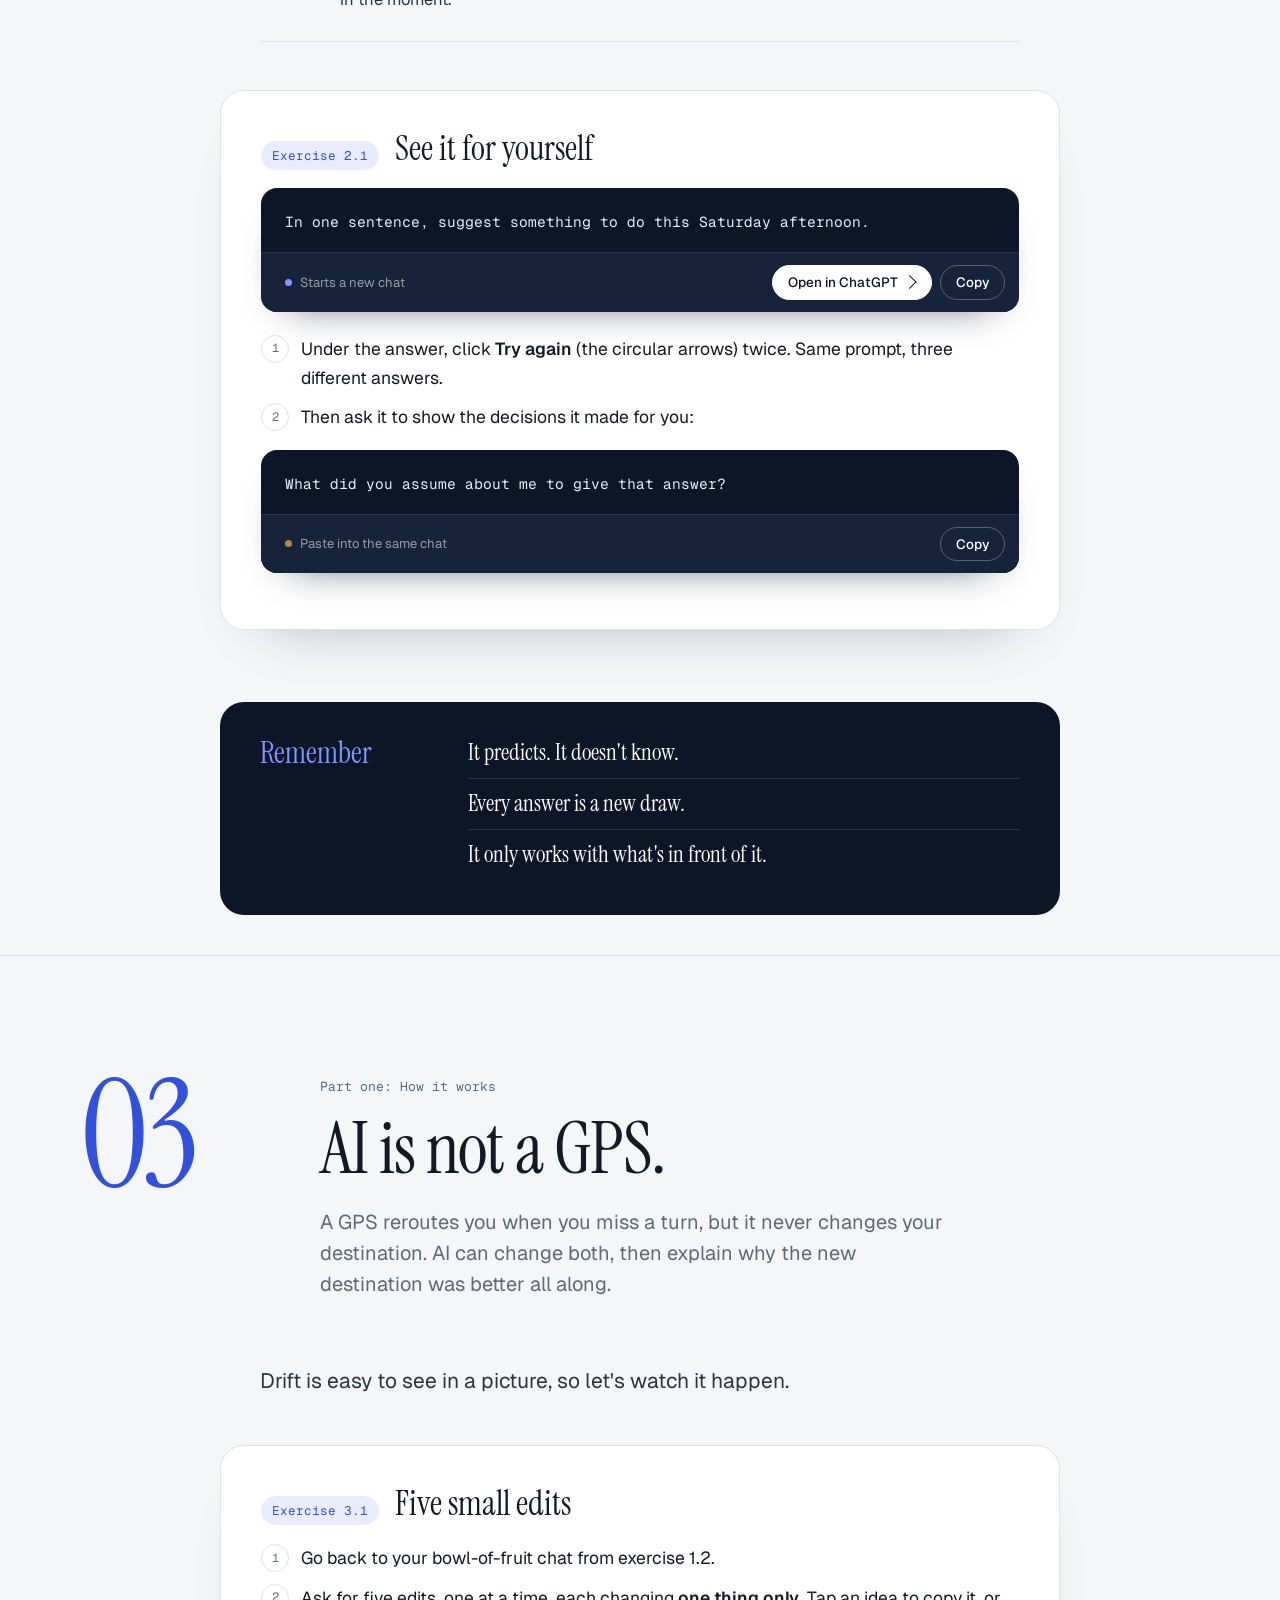
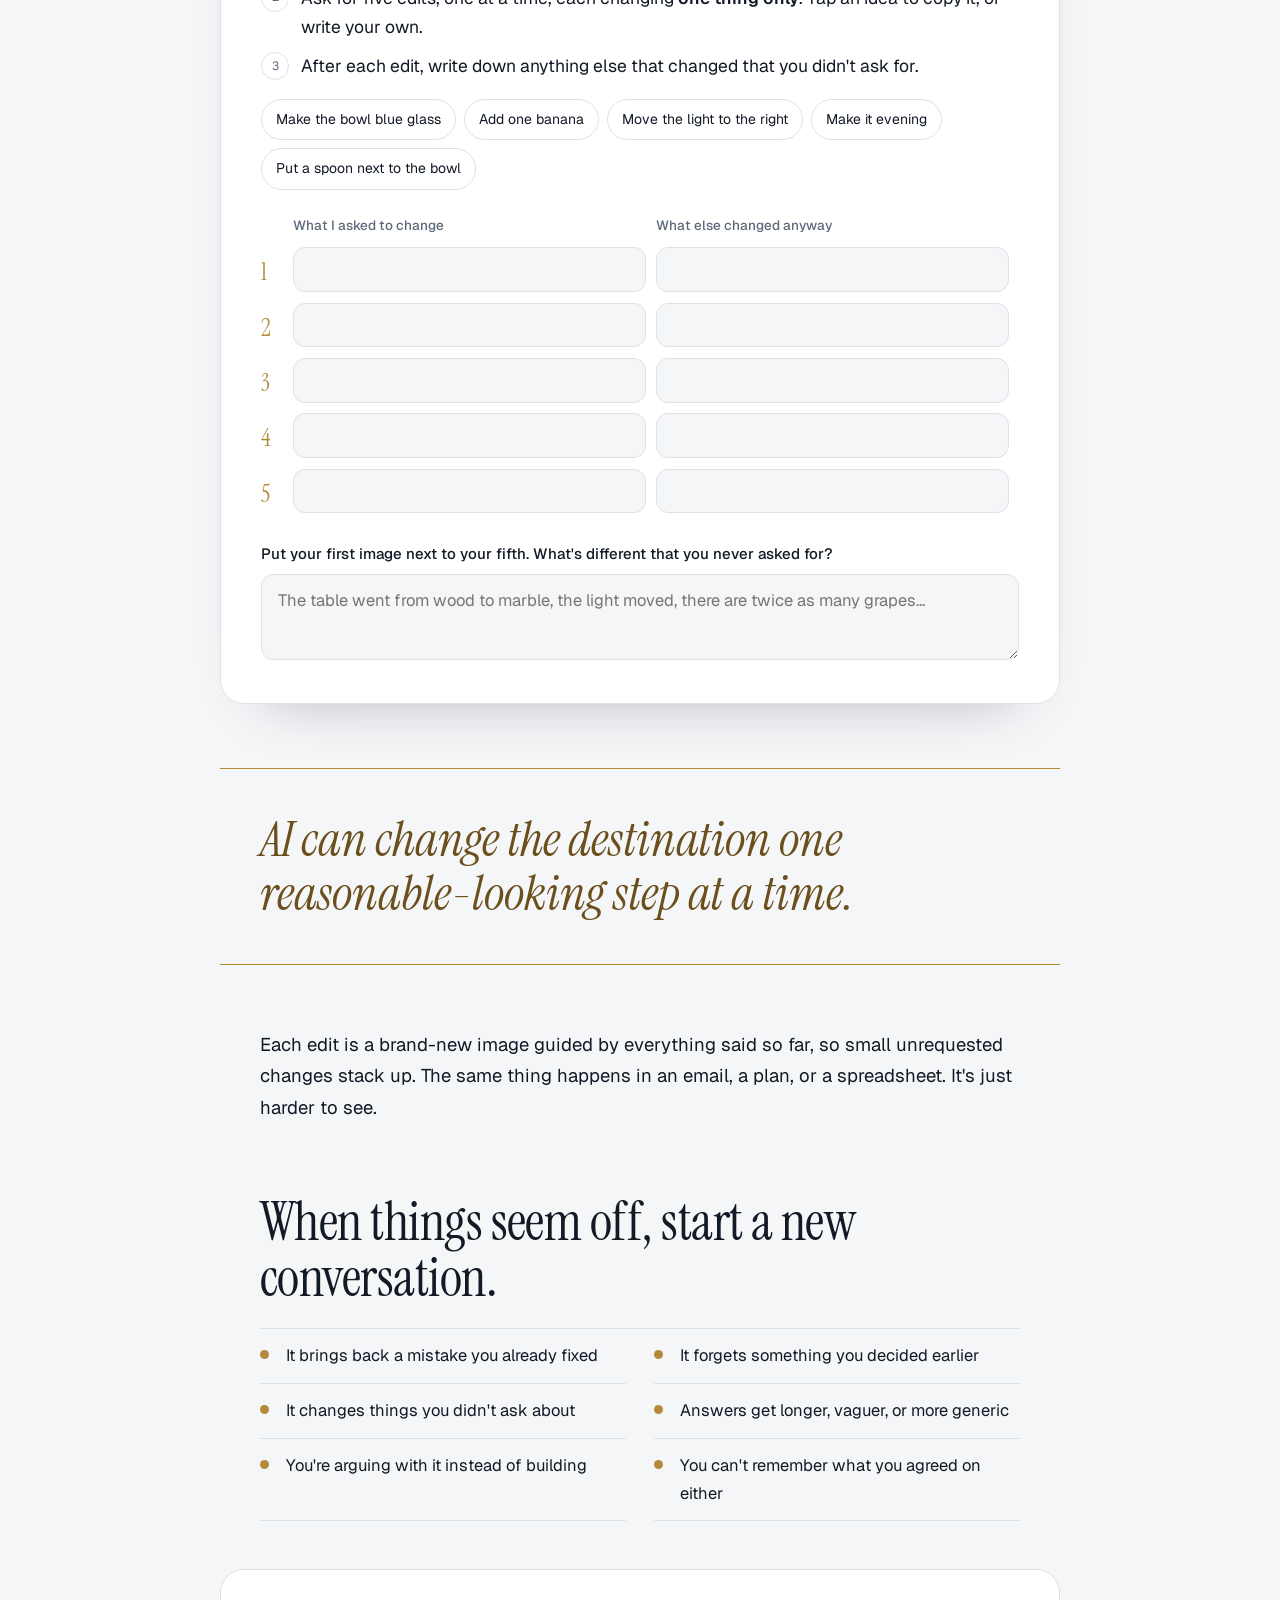
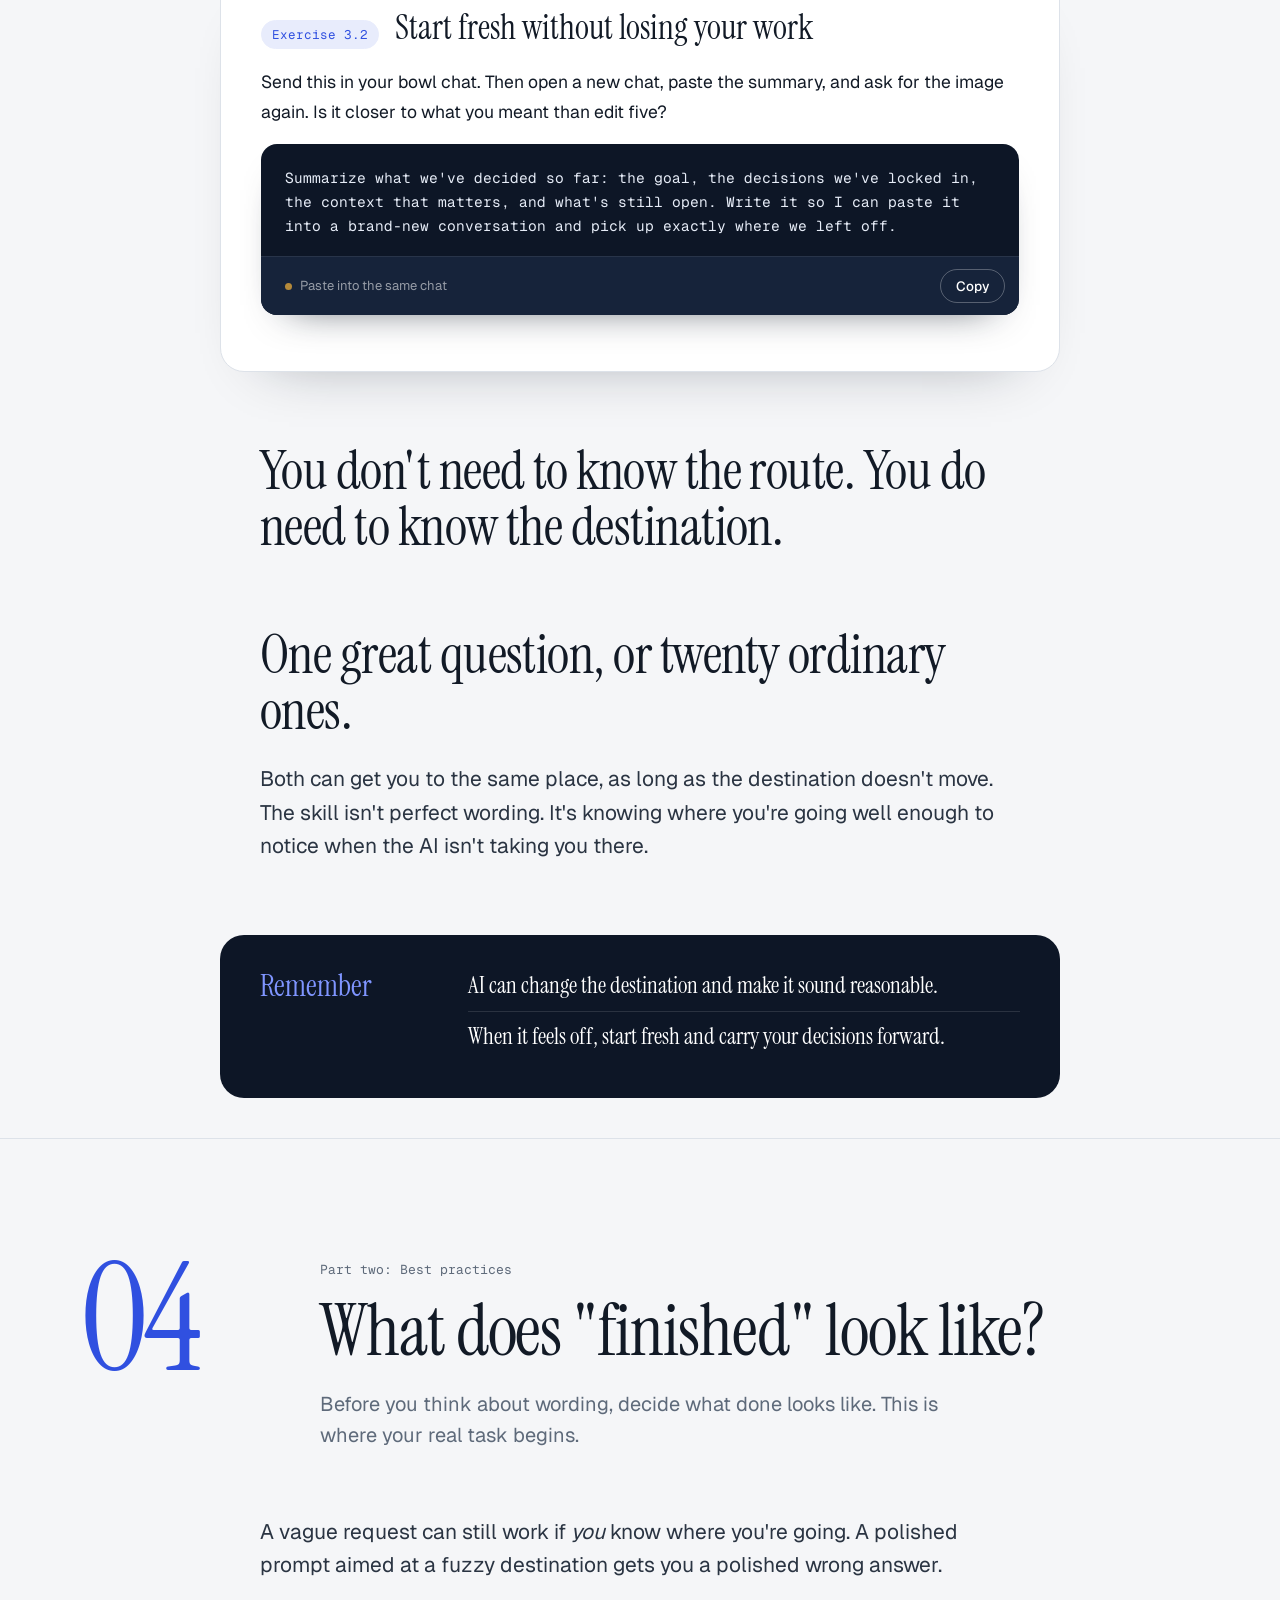
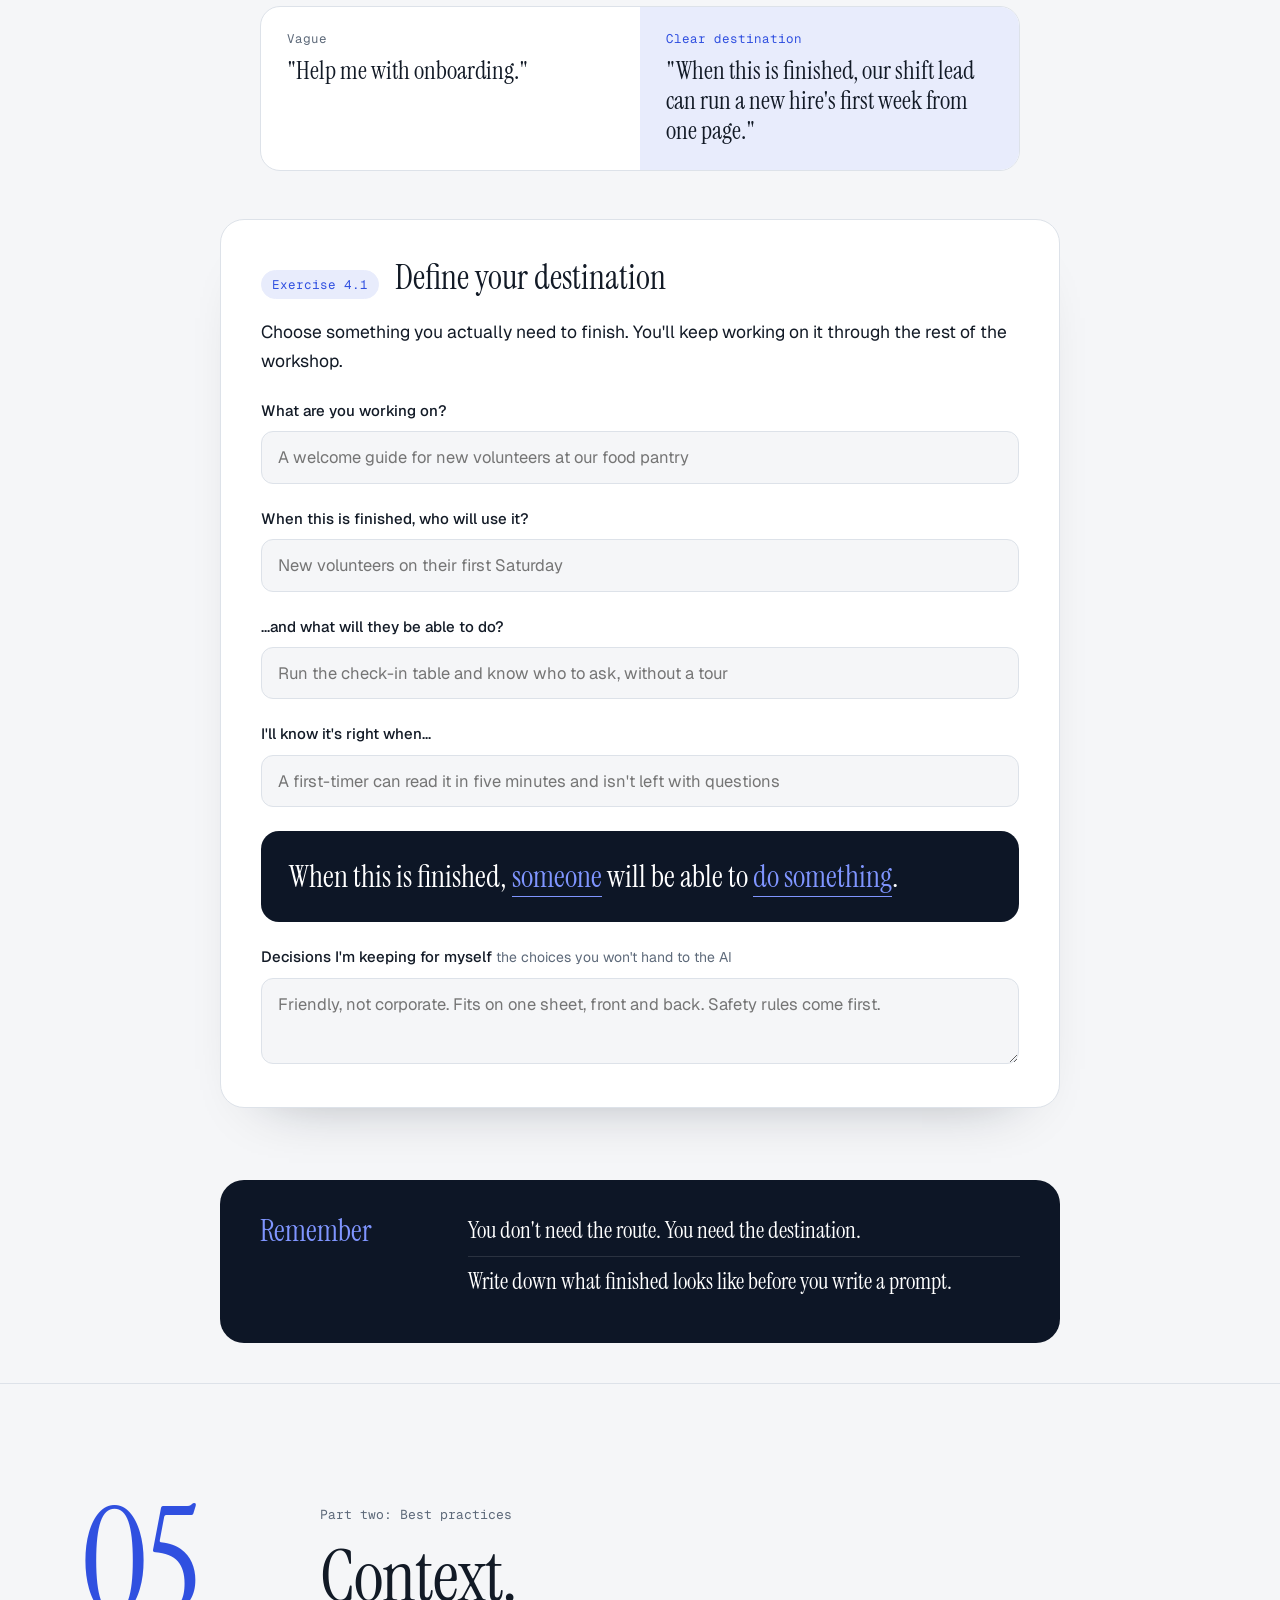
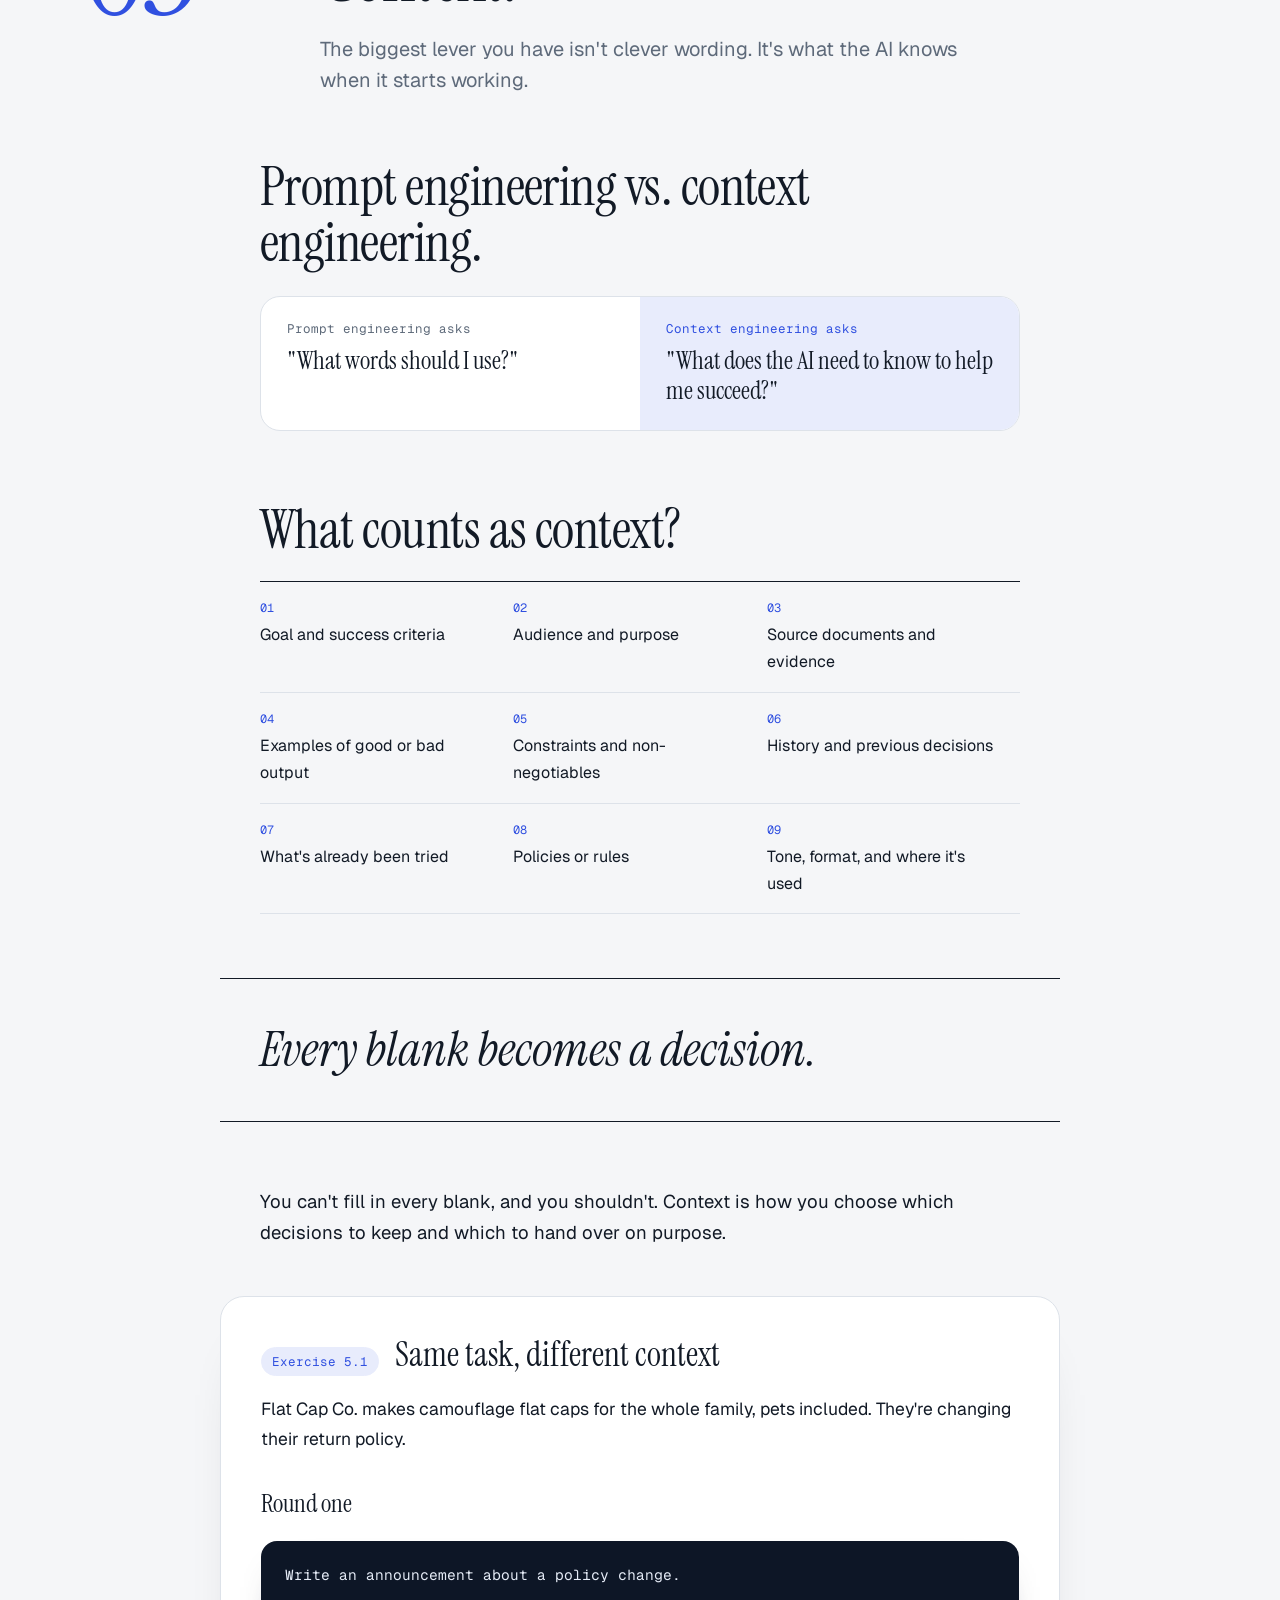
==== commit d5030a2e: "Premium redesign: editorial chapters, takeaways, prompt toolkit Co-Authored-By: Claude Opus 5.5 <nor" ====
--- a/index.html
+++ b/index.html
@@ -4,180 +4,175 @@
 <meta charset="utf-8">
 <meta name="viewport" content="width=device-width, initial-scale=1">
 <title>High-Impact Prompting with ChatGPT</title>
-<meta name="description" content="A two-hour, hands-on workshop on getting ChatGPT to the outcome you actually want.">
+<meta name="description" content="A hands-on workshop on getting ChatGPT to the outcome you actually want.">
+<meta name="theme-color" content="#0D1626">
 <link rel="preconnect" href="https://fonts.googleapis.com"><link rel="preconnect" href="https://fonts.gstatic.com" crossorigin>
-<link href="https://fonts.googleapis.com/css2?family=Bricolage+Grotesque:opsz,wght@12..96,400;12..96,500;12..96,600;12..96,700;12..96,800&family=IBM+Plex+Mono:wght@400;500&family=Source+Serif+4:ital,opsz,wght@0,8..60,400;0,8..60,600;1,8..60,400&display=swap" rel="stylesheet">
+<link href="https://fonts.googleapis.com/css2?family=Geist:wght@300..700&family=Geist+Mono:wght@400;500&family=Instrument+Serif:ital@0;1&display=swap" rel="stylesheet">
 <link rel="stylesheet" href="assets/style.css">
 </head>
 <body>
 
+<!-- ================= HERO ================= -->
 <header class="hero">
-  <div>
-    <div class="meta"><span><b>High-Impact Prompting with ChatGPT</b></span><span>WTPD workshop</span></div>
-    <h1>You don't need to know the route.<span class="quiet">You do need to know where you're going.</span></h1>
-    <p class="lede">A hands-on workshop. You'll see how ChatGPT actually behaves, try its tools, learn the practices that get better results, and leave with a high-impact prompt for something you really need to get done.</p>
-    <div class="ctas"><a class="btn" href="#welcome">Start here</a><a class="btn ghost" href="handout.html">Open the handout</a></div>
-  </div>
-  <svg class="routeArt" viewBox="0 0 440 330" role="img" aria-label="A route from start to destination that wanders off course and is steered back">
-    <path class="road" d="M30 290 C 120 280, 150 210, 210 190 S 330 120, 400 50"/>
-    <path class="path draw" style="--len:640" d="M30 290 C 110 282, 140 230, 190 205 C 240 180, 250 250, 300 268 C 345 284, 360 215, 330 170 C 305 132, 360 80, 400 50"/>
-    <path class="detour fadeIn" d="M250 236 C 290 262, 340 300, 410 300"/>
-    <circle cx="30" cy="290" r="8" fill="#16212C"/>
-    <text x="30" y="318" text-anchor="middle">You</text>
-    <g class="fadeIn">
-      <text x="414" y="322" text-anchor="end" fill="#C98A0B">where it wanted to go</text>
-      <path d="M400 50 c0 -15 -11 -24 -20 -24 s-20 9 -20 24 c0 14 20 32 20 32 s20 -18 20 -32z" transform="translate(20 -8)" fill="#2B4ACB"/>
-      <circle cx="400" cy="16" r="6" fill="#fff"/>
-      <text class="pinLabel" x="355" y="80" text-anchor="end">Where you meant to go</text>
-    </g>
-  </svg>
+  <div class="in">
+    <div class="hbar">
+      <span class="mark"><svg width="26" height="26" viewBox="0 0 22 22" aria-hidden="true"><circle cx="4" cy="18" r="2.6" fill="#fff"/><path d="M4 18 C 9 17, 9 9, 13 10 S 15 4, 18 4" fill="none" stroke="#7F95FF" stroke-width="2" stroke-linecap="round"/><circle cx="18" cy="4" r="2.6" fill="#7F95FF"/></svg>High-Impact Prompting</span>
+      <span>WTPD workshop with Josh Stutting</span>
+    </div>
+    <div class="hgrid">
+      <div>
+        <h1>You don't need to know the route. <em>You do need to know where you're going.</em></h1>
+        <p class="lede">A hands-on workshop on getting ChatGPT to the outcome you actually want. See how it really behaves, try its tools, learn the practices that hold up, and leave with a high-impact prompt for real work of your own.</p>
+        <div class="ctas"><a class="btn light" href="#welcome">Begin the workshop</a><a class="btn line" href="handout.html">Open the handout</a></div>
+      </div>
+      <svg class="routeArt" viewBox="0 0 440 330" role="img" aria-label="A route from start to destination that wanders off course and is steered back">
+        <path class="road" d="M30 290 C 120 280, 150 210, 210 190 S 330 120, 400 50"/>
+        <path class="path draw" style="--len:640" d="M30 290 C 110 282, 140 230, 190 205 C 240 180, 250 250, 300 268 C 345 284, 360 215, 330 170 C 305 132, 360 80, 400 50"/>
+        <path class="detour fadeIn" d="M250 236 C 290 262, 340 300, 410 300"/>
+        <circle cx="30" cy="290" r="7" fill="#fff"/>
+        <text x="30" y="318" text-anchor="middle">You</text>
+        <g class="fadeIn">
+          <text x="414" y="322" text-anchor="end" fill="#B4893A">where it wanted to go</text>
+          <path d="M400 50 c0 -15 -11 -24 -20 -24 s-20 9 -20 24 c0 14 20 32 20 32 s20 -18 20 -32z" transform="translate(20 -8)" fill="#7F95FF"/>
+          <circle cx="400" cy="16" r="6" fill="#0D1626"/>
+          <text class="pinLabel" x="355" y="80" text-anchor="end">Where you meant to go</text>
+        </g>
+      </svg>
+    </div>
+    <div class="leave" aria-label="What you'll leave with">
+      <div><p class="k">You'll leave with</p><h3>A plan for real work</h3><p>Your destination, decisions, context, and stages for something you actually need to finish.</p></div>
+      <div><p class="k">&nbsp;</p><h3>A reusable prompt</h3><p>A high-impact prompt written from your own conversation, tested in a fresh chat.</p></div>
+      <div><p class="k">&nbsp;</p><h3>A steering toolkit</h3><p>The short phrases and prompts that keep AI on course, ready to copy any time.</p></div>
+      <div><p class="k">&nbsp;</p><h3>A way of working</h3><p>A method that still works when the tools and features change.</p></div>
+    </div>
+  </div>
 </header>
 
-<div class="promise" aria-label="What this workshop covers">
+<!-- ================= COURSE MAP ================= -->
+<section class="map" aria-labelledby="mapTitle">
+  <h2 id="mapTitle">Four parts. One way of working.</h2>
+  <p>Work through it in order. Every prompt opens straight into ChatGPT or copies with one click, and what you write builds into your own plan as you go.</p>
+  <div class="parts">
+    <div class="part"><span class="num">Part one</span><h3>How it works</h3><p>What ChatGPT is really doing, and why it behaves the way it does.</p>
+      <ol><li><a href="#fruit"><span>01</span>A bowl of fruit</a></li><li><a href="#how"><span>02</span>What it's actually doing</a></li><li><a href="#gps"><span>03</span>AI is not a GPS</a></li></ol></div>
+    <div class="part"><span class="num">Part two</span><h3>Best practices</h3><p>Know the destination, give the right context, steer the conversation.</p>
+      <ol><li><a href="#finished"><span>04</span>What finished looks like</a></li><li><a href="#context"><span>05</span>Context</a></li><li><a href="#cascade"><span>06</span>Steer the conversation</a></li></ol></div>
+    <div class="part"><span class="num">Part three</span><h3>Tools and workflows</h3><p>Files, data, web search, voice, and images, each used at the right stage.</p>
+      <ol><li><a href="#stages"><span>07</span>Bigger than one prompt</a></li></ol></div>
+    <div class="part"><span class="num">Part four</span><h3>Your prompt</h3><p>Make real progress on your own task and leave with a prompt you can reuse.</p>
+      <ol><li><a href="#build"><span>08</span>Build something real</a></li><li><a href="#perfect"><span>09</span>Write the perfect prompt</a></li><li><a href="#toolkit"><span>10</span>Your toolkit</a></li></ol></div>
+  </div>
+</section>
+
+<!-- ================= NAV ================= -->
+<nav class="nav" aria-label="Chapters">
   <div class="in">
-    <div class="p"><h2>How these models work</h2><p>What ChatGPT is really doing, and why it behaves the way it does. <a href="#fruit">Sections 1 to 3</a></p></div>
-    <div class="p"><h2>Best practices for prompting</h2><p>Know the destination, give the right context, steer the conversation. <a href="#finished">Sections 4 to 6</a></p></div>
-    <div class="p"><h2>Experiment with tools</h2><p>Files, data analysis, web search, voice, and images, each used for the right stage. <a href="#stages">Section 7</a></p></div>
-    <div class="p"><h2>Your high-impact prompt</h2><p>Make real progress on your own task and leave with a prompt you can reuse. <a href="#build">Sections 8 and 9</a></p></div>
-  </div>
-</div>
-
-<div class="shell">
-  <nav class="rail" aria-label="Workshop agenda">
-    <ol>
-      <li><a href="#welcome"><span class="dot">0</span><span>Welcome</span></a></li>
-      <li class="part" aria-hidden="true">How it works</li>
-      <li><a href="#fruit"><span class="dot">1</span><span>A bowl of fruit</span></a></li>
-      <li><a href="#how"><span class="dot">2</span><span>What ChatGPT is doing</span></a></li>
-      <li><a href="#gps"><span class="dot">3</span><span>AI is not a GPS</span></a></li>
-      <li class="part" aria-hidden="true">Best practices</li>
-      <li><a href="#finished"><span class="dot">4</span><span>What does finished look like?</span></a></li>
-      <li><a href="#context"><span class="dot">5</span><span>Context</span></a></li>
-      <li><a href="#cascade"><span class="dot">6</span><span>Steer the conversation</span></a></li>
-      <li class="part" aria-hidden="true">Tools and workflows</li>
-      <li><a href="#stages"><span class="dot">7</span><span>Bigger than one prompt</span></a></li>
-      <li class="part" aria-hidden="true">Your prompt</li>
-      <li><a href="#build"><span class="dot">8</span><span>Build something real</span></a></li>
-      <li><a href="#perfect"><span class="dot">9</span><span>Now write the perfect prompt</span></a></li>
-    </ol>
-    <div class="tools">
-      <button type="button" data-open-task>My task</button>
-      <a href="#phrasesHead">Steering phrases</a>
-      <a href="handout.html">Handout</a>
-    </div>
-  </nav>
-
-  <main>
-
-<!-- ============ 0 WELCOME ============ -->
-<section id="welcome">
-  <div class="sh"><span class="n">0</span><h2>Welcome.</h2></div>
-  <div class="body">
-    <p>This isn't about memorizing magic words. It's about getting better outcomes: knowing what you want, giving AI what it needs, and noticing when it takes you somewhere else.</p>
-    <div class="ex">
-      <h3>Get set up</h3>
+    <a class="mark" href="#top" onclick="window.scrollTo({top:0});return false"><svg width="22" height="22" viewBox="0 0 22 22" aria-hidden="true"><circle cx="4" cy="18" r="2.6" fill="#0D1626"/><path d="M4 18 C 9 17, 9 9, 13 10 S 15 4, 18 4" fill="none" stroke="#3050E0" stroke-width="2" stroke-linecap="round"/><circle cx="18" cy="4" r="2.6" fill="#3050E0"/></svg><span>High-Impact Prompting</span></a>
+    <ul class="navlist">
+      <li><a href="#welcome"><span>00</span>Begin</a></li>
+      <li><a href="#fruit"><span>01</span>Bowl of fruit</a></li>
+      <li><a href="#how"><span>02</span>How it works</a></li>
+      <li><a href="#gps"><span>03</span>Not a GPS</a></li>
+      <li><a href="#finished"><span>04</span>Finished</a></li>
+      <li><a href="#context"><span>05</span>Context</a></li>
+      <li><a href="#cascade"><span>06</span>Steer</a></li>
+      <li><a href="#stages"><span>07</span>Stages and tools</a></li>
+      <li><a href="#build"><span>08</span>Build</a></li>
+      <li><a href="#perfect"><span>09</span>Perfect prompt</a></li>
+      <li><a href="#toolkit"><span>10</span>Toolkit</a></li>
+    </ul>
+    <button class="taskBtn" type="button" data-open-task aria-controls="drawer"><span>My plan</span><span class="meter" aria-hidden="true"><i id="meter"></i></span></button>
+  </div>
+</nav>
+
+<main>
+
+<!-- ================= 00 BEGIN ================= -->
+<section class="chapter" id="welcome">
+  <div class="opener"><div class="no">00</div><div><p class="part-of">Before you begin</p><h2>Better outcomes, not magic words.</h2><p class="promise">This workshop isn't about memorizing prompt formulas. It's about knowing what you want, giving AI what it needs, and noticing when it takes you somewhere else.</p></div></div>
+  <div class="flow">
+    <div class="ex">
+      <div class="exh"><span class="tag">Setup</span><h3>Get ready</h3></div>
       <ol class="steps">
-        <li>Open <a href="https://chatgpt.com" target="_blank" rel="noopener">chatgpt.com</a> in a new tab and sign in. A free account works for everything today.</li>
-        <li>Keep this page open next to it and go back and forth as you work.</li>
-        <li>Start thinking about one real thing you'd like help finishing: an email, a plan, a schedule, a document, a decision. You'll pick it in section 4.</li>
+        <li>Open <a href="https://chatgpt.com" target="_blank" rel="noopener">chatgpt.com</a> in a new tab and sign in. A free account works for everything here.</li>
+        <li>Keep this page open beside it. You'll move back and forth as you work.</li>
+        <li>Think of one real thing you'd like help finishing: an email, a plan, a schedule, a document, a decision. You'll choose it in chapter 04.</li>
       </ol>
-      <p>Each prompt on this page tells you where it goes:</p>
-      <div class="legend"><span>Starts a new chat: <b>Open in ChatGPT</b> fills it in for you</span><span class="s">Paste into the chat you're already in</span><span class="a">Attach the practice files first</span></div>
-    </div>
-    <div class="callout"><b>One rule for today.</b> Don't paste anything confidential into ChatGPT: personal information, student or customer records, passwords, or internal documents you haven't been cleared to share. If your real task involves that kind of material, describe it instead of pasting it.</div>
-    <p class="hint">What you type on this page stays in your browser and builds into <b>My task</b>, a plan you can print or save as a PDF at the end.</p>
-  </div>
-</section>
-
-<!-- ============ 1 BOWL OF FRUIT (slides 2-5) ============ -->
-<section id="fruit">
-  <div class="sh"><span class="n">1</span><h2>Create a bowl of fruit.</h2></div>
-  <div class="body">
-    <div class="ex">
-      <h3>Round one</h3>
-      <ol class="steps">
-        <li>Click <b>Open in ChatGPT</b>. Don't add a word.</li>
-        <li>Compare your image with the people around you.</li>
-      </ol>
+      <h4>How the prompts work</h4>
+      <p>Every prompt on this page shows where it goes:</p>
+      <div class="legend"><span><b>Starts a new chat.</b> Open in ChatGPT fills it in for you.</span><span class="s"><b>Paste into the same chat</b> you're already working in.</span><span class="a"><b>Attach the practice files first,</b> then paste.</span></div>
+    </div>
+    <div class="callout"><b>One rule.</b> Don't paste anything confidential into ChatGPT: personal information, student or customer records, passwords, or internal documents you haven't been cleared to share. If your task involves that kind of material, describe it instead of pasting it.</div>
+    <p class="hint">What you type here stays in your browser and builds into <b>My plan</b>, which you can print or save as a PDF at the end.</p>
+  </div>
+</section>
+
+<!-- ================= 01 BOWL ================= -->
+<section class="chapter" id="fruit">
+  <div class="opener"><div class="no">01</div><div><p class="part-of">Part one: How it works</p><h2>Create a bowl of fruit.</h2><p class="promise">One identical prompt, a room full of screens, and a lesson about who is really making the decisions.</p></div></div>
+  <div class="flow">
+    <div class="ex">
+      <div class="exh"><span class="tag">Exercise 1.1</span><h3>Round one</h3></div>
+      <ol class="steps"><li>Click <b>Open in ChatGPT</b>. Don't add a word.</li><li>Compare your image with the people around you.</li></ol>
 <div class="prompt" data-mode="new">Create an image of a bowl of fruit.</div>
-      <h3 style="margin-top:22px">What did you decide?</h3>
+      <h4>What did you decide?</h4>
       <p>For each choice, mark who actually made it.</p>
       <div class="tally" id="tally"></div>
       <p class="score" id="tallyScore"></p>
     </div>
 
-    <p class="key">AI fills in what you leave blank.</p>
+    <p class="quote">AI fills in what you leave blank.</p>
 
     <h3 class="statement">The risk of outsourcing decisions.</h3>
-    <p>The images in this room aren't identical, but they're probably not very different either. Most will be safe, polished versions of the same default. That's fine for a bowl of fruit. Now picture a proposal, a cover letter, or a lesson plan, and millions of people letting the same system make the same choices. Everyone's work starts to look the same.</p>
-    <div class="talk" style="border:0;padding-top:0">
-      <h4>Talk about it</h4>
-      <ul>
-        <li>Who chose the bowl? The fruit? The lighting, background, and style?</li>
-        <li>Which of those decisions actually mattered to you?</li>
-      </ul>
-    </div>
-
-    <div class="ex">
-      <h3>Round two: keep the decisions that matter</h3>
+    <p class="lead">The images in this room aren't identical, but they probably aren't very different either. Most are safe, polished versions of the same default.</p>
+    <p>That's fine for a bowl of fruit. Now picture a proposal, a cover letter, or a lesson plan, with millions of people letting the same system make the same choices. Everyone's work starts to look the same.</p>
+    <div class="talk"><h4>Talk about it</h4><ul><li>Who chose the bowl? The fruit? The lighting, background, and style?</li><li>Which of those decisions actually mattered to you?</li></ul></div>
+
+    <div class="ex">
+      <div class="exh"><span class="tag">Exercise 1.2</span><h3>Keep the decisions that matter</h3></div>
       <p>Pick a purpose. Then decide <b>no more than three</b> things that purpose depends on, and leave the rest to the AI on purpose.</p>
       <div class="choices" id="purposes"></div>
       <label class="f" for="pd1">Decision 1</label><input type="text" id="pd1" data-k="pd1">
       <label class="f" for="pd2">Decision 2</label><input type="text" id="pd2" data-k="pd2">
       <label class="f" for="pd3">Decision 3 <span class="hint">optional</span></label><input type="text" id="pd3" data-k="pd3">
 <div class="prompt" id="purposePrompt" data-mode="same"></div>
-      <div class="talk">
-        <h4>Talk about it</h4>
-        <ul>
-          <li>Compare with someone who picked a different purpose. How much did three choices change?</li>
-          <li>Which decision did the most work?</li>
-        </ul>
-      </div>
-    </div>
-    <p class="key">The point isn't more detail. It's keeping the decisions that matter.</p>
-  </div>
-</section>
-
-<!-- ============ 2 HOW IT WORKS (course description) ============ -->
-<section id="how">
-  <div class="sh"><span class="n">2</span><h2>What ChatGPT is actually doing.</h2></div>
-  <div class="body">
-    <p>You don't need the math. You need to know enough about how it works to predict how it will behave. Every habit in the rest of this workshop comes from one of these.</p>
+      <div class="talk"><h4>Talk about it</h4><ul><li>Compare with someone who picked a different purpose. How much did three choices change?</li><li>Which decision did the most work?</li></ul></div>
+    </div>
+
+    <div class="remember"><h4>Remember</h4><ul><li>AI fills in what you leave blank.</li><li>The point isn't more detail. It's keeping the decisions that matter, and handing off the rest on purpose.</li></ul></div>
+  </div>
+</section>
+
+<!-- ================= 02 HOW ================= -->
+<section class="chapter" id="how">
+  <div class="opener"><div class="no">02</div><div><p class="part-of">Part one: How it works</p><h2>What ChatGPT is actually doing.</h2><p class="promise">You don't need the math. You need to know enough about how it works to predict how it will behave.</p></div></div>
+  <div class="flow">
     <ul class="facts">
-      <li><div><h3>It predicts. It doesn't know.</h3><p>A large language model writes the most likely next words, based on patterns from an enormous amount of text. Most likely isn't the same as true, and it isn't the same as yours.</p></div><div class="so"><b>So</b>Leave it blanks and you get the average. That's your bowl of fruit.</div></li>
-      <li><div><h3>Every answer is a new draw.</h3><p>Ask the same thing twice and you'll get a different answer. There's no single "right" response waiting inside it.</p></div><div class="so"><b>So</b>Don't treat the first answer as the answer. Ask for options.</div></li>
-      <li><div><h3>It only works with what's in front of it.</h3><p>The conversation, the files you attach, search results, and anything saved in its memory. It doesn't know your job, your audience, or what you decided last week unless you say so.</p></div><div class="so"><b>So</b>Context is the biggest lever you have. That's section 5.</div></li>
-      <li><div><h3>Long conversations get crowded.</h3><p>Everything said so far shapes the next answer. As a chat grows, early decisions carry less weight, and eventually it runs out of room.</p></div><div class="so"><b>So</b>When things start to feel off, start fresh. That's section 3.</div></li>
-      <li><div><h3>It's built to keep going.</h3><p>It's tuned to be helpful and agreeable. It rarely says "I'm not sure" or "this isn't what you asked for" unless you ask, and it can make a wrong turn sound reasonable.</p></div><div class="so"><b>So</b>You have to own the destination. It won't.</div></li>
-      <li><div><h3>It can use tools.</h3><p>Search the web, read files, analyze spreadsheets, make images, listen to your voice. Tools change what it can see in the moment.</p></div><div class="so"><b>So</b>Pick the right tool for each stage. That's section 7.</div></li>
+      <li><span class="fn">1</span><div><h3>It predicts. It doesn't know.</h3><p>A large language model writes the most likely next words, based on patterns from an enormous amount of text. Most likely isn't the same as true, and it isn't the same as yours.</p></div><div class="so"><b>So</b>Leave it blanks and you get the average. That's your bowl of fruit.</div></li>
+      <li><span class="fn">2</span><div><h3>Every answer is a new draw.</h3><p>Ask the same thing twice and you'll get a different answer. There's no single "right" response waiting inside it.</p></div><div class="so"><b>So</b>Don't treat the first answer as the answer. Ask for options.</div></li>
+      <li><span class="fn">3</span><div><h3>It only works with what's in front of it.</h3><p>The conversation, the files you attach, search results, and anything saved in its memory. It doesn't know your job, your audience, or what you decided last week unless you tell it.</p></div><div class="so"><b>So</b>Context is the biggest lever you have. Chapter 05.</div></li>
+      <li><span class="fn">4</span><div><h3>Long conversations get crowded.</h3><p>Everything said so far shapes the next answer. As a chat grows, early decisions carry less weight, and eventually it runs out of room.</p></div><div class="so"><b>So</b>When things feel off, start fresh. Chapter 03.</div></li>
+      <li><span class="fn">5</span><div><h3>It's built to keep going.</h3><p>It's tuned to be helpful and agreeable. It rarely says "I'm not sure" or "this isn't what you asked for" unless you ask, and it can make a wrong turn sound reasonable.</p></div><div class="so"><b>So</b>You have to own the destination. It won't.</div></li>
+      <li><span class="fn">6</span><div><h3>It can use tools.</h3><p>Search the web, read files, analyze spreadsheets, make images, listen to your voice. Tools change what it can see in the moment.</p></div><div class="so"><b>So</b>Pick the right tool for each stage. Chapter 07.</div></li>
     </ul>
     <div class="ex">
-      <h3>See it for yourself</h3>
-      <ol class="steps">
-        <li>Open this in a new chat.</li>
-      </ol>
+      <div class="exh"><span class="tag">Exercise 2.1</span><h3>See it for yourself</h3></div>
 <div class="prompt" data-mode="new">In one sentence, suggest something to do this Saturday afternoon.</div>
-      <ol class="steps" start="2">
-        <li>Under the answer, click the <b>Try again</b> button (the circular arrows) twice. Same prompt, three different answers.</li>
-        <li>Then ask it to show its hidden decisions:</li>
-      </ol>
+      <ol class="steps"><li>Under the answer, click <b>Try again</b> (the circular arrows) twice. Same prompt, three different answers.</li><li>Then ask it to show the decisions it made for you:</li></ol>
 <div class="prompt" data-mode="same">What did you assume about me to give that answer?</div>
     </div>
-  </div>
-</section>
-
-<!-- ============ 3 GPS (slides 6-8) ============ -->
-<section id="gps">
-  <div class="sh"><span class="n">3</span><h2>AI is not a GPS.</h2></div>
-  <div class="body">
-    <p>A GPS reroutes you when you miss a turn, but it never changes your destination. AI can change both the route and the destination, then give you a convincing explanation for why the new destination was better all along. Drift is easy to see in a picture. So let's watch it happen.</p>
-    <div class="ex">
-      <h3>Five small edits</h3>
-      <ol class="steps">
-        <li>Go back to your bowl-of-fruit chat from round two.</li>
-        <li>Ask for five edits, one at a time. Each changes <b>one thing only</b>. Tap an idea to copy it, or write your own.</li>
-        <li>After each edit, write down anything else that changed that you didn't ask for.</li>
-      </ol>
+    <div class="remember"><h4>Remember</h4><ul><li>It predicts. It doesn't know.</li><li>Every answer is a new draw.</li><li>It only works with what's in front of it.</li></ul></div>
+  </div>
+</section>
+
+<!-- ================= 03 GPS ================= -->
+<section class="chapter" id="gps">
+  <div class="opener"><div class="no">03</div><div><p class="part-of">Part one: How it works</p><h2>AI is not a GPS.</h2><p class="promise">A GPS reroutes you when you miss a turn, but it never changes your destination. AI can change both, then explain why the new destination was better all along.</p></div></div>
+  <div class="flow">
+    <p class="lead">Drift is easy to see in a picture, so let's watch it happen.</p>
+    <div class="ex">
+      <div class="exh"><span class="tag">Exercise 3.1</span><h3>Five small edits</h3></div>
+      <ol class="steps"><li>Go back to your bowl-of-fruit chat from exercise 1.2.</li><li>Ask for five edits, one at a time, each changing <b>one thing only</b>. Tap an idea to copy it, or write your own.</li><li>After each edit, write down anything else that changed that you didn't ask for.</li></ol>
       <div class="chips">
         <button class="chip" type="button" data-chip="Make the bowl blue glass. Keep everything else exactly the same.">Make the bowl blue glass</button>
         <button class="chip" type="button" data-chip="Add one banana. Keep everything else exactly the same.">Add one banana</button>
@@ -189,42 +184,37 @@
       <label class="f" for="driftCompare">Put your first image next to your fifth. What's different that you never asked for?</label>
       <textarea id="driftCompare" data-k="driftCompare" placeholder="The table went from wood to marble, the light moved, there are twice as many grapes..."></textarea>
     </div>
-    <p class="key drift">AI can change the destination one reasonable-looking step at a time.</p>
+
+    <p class="quote gold">AI can change the destination one reasonable-looking step at a time.</p>
     <p>Each edit is a brand-new image guided by everything said so far, so small unrequested changes stack up. The same thing happens in an email, a plan, or a spreadsheet. It's just harder to see.</p>
 
     <h3 class="statement">When things seem off, start a new conversation.</h3>
     <ul class="signs">
-      <li>It brings back a mistake you already fixed</li>
-      <li>It forgets something you decided earlier</li>
-      <li>It changes things you didn't ask about</li>
-      <li>Answers get longer, vaguer, or more generic</li>
-      <li>You're arguing with it instead of building</li>
-      <li>You can't remember what you agreed on either</li>
+      <li>It brings back a mistake you already fixed</li><li>It forgets something you decided earlier</li>
+      <li>It changes things you didn't ask about</li><li>Answers get longer, vaguer, or more generic</li>
+      <li>You're arguing with it instead of building</li><li>You can't remember what you agreed on either</li>
     </ul>
     <div class="ex">
-      <h3>Start fresh without losing your work</h3>
-      <p>In the bowl chat, send this. Then open a new chat, paste the summary in, and ask for the image again. Is it closer to what you meant than edit five?</p>
+      <div class="exh"><span class="tag">Exercise 3.2</span><h3>Start fresh without losing your work</h3></div>
+      <p>Send this in your bowl chat. Then open a new chat, paste the summary, and ask for the image again. Is it closer to what you meant than edit five?</p>
 <div class="prompt" data-mode="same">Summarize what we've decided so far: the goal, the decisions we've locked in, the context that matters, and what's still open. Write it so I can paste it into a brand-new conversation and pick up exactly where we left off.</div>
     </div>
 
-    <h3 class="statement">You don't need to know the route.</h3>
-    <p class="key" style="margin-top:8px">You do need to know the destination.</p>
+    <h3 class="statement">You don't need to know the route. You do need to know the destination.</h3>
     <h3 class="statement">One great question, or twenty ordinary ones.</h3>
-    <p>Both can get you to the same place, as long as the destination doesn't move. The skill isn't perfect wording. It's knowing where you're going well enough to notice when the AI isn't taking you there.</p>
-  </div>
-</section>
-
-<!-- ============ 4 FINISHED (slide 9) ============ -->
-<section id="finished">
-  <div class="sh"><span class="n">4</span><h2>What does "finished" look like?</h2></div>
-  <div class="body">
-    <p>Before you think about how to word anything, decide what done looks like. A vague request can still work if <em>you</em> know where you're going. A polished prompt aimed at a fuzzy destination gets you a polished wrong answer.</p>
-    <div class="compare">
-      <div class="weak"><b>Vague</b>"Help me with onboarding."</div>
-      <div class="strong"><b>Clear destination</b>"When this is finished, our shift lead can run a new hire's first week from one page."</div>
-    </div>
-    <div class="ex">
-      <h3>Define your destination</h3>
+    <p class="lead">Both can get you to the same place, as long as the destination doesn't move. The skill isn't perfect wording. It's knowing where you're going well enough to notice when the AI isn't taking you there.</p>
+    <div class="remember"><h4>Remember</h4><ul><li>AI can change the destination and make it sound reasonable.</li><li>When it feels off, start fresh and carry your decisions forward.</li></ul></div>
+  </div>
+</section>
+
+<!-- ================= 04 FINISHED ================= -->
+<section class="chapter" id="finished">
+  <div class="opener"><div class="no">04</div><div><p class="part-of">Part two: Best practices</p><h2>What does "finished" look like?</h2><p class="promise">Before you think about wording, decide what done looks like. This is where your real task begins.</p></div></div>
+  <div class="flow">
+    <p class="lead">A vague request can still work if <em>you</em> know where you're going. A polished prompt aimed at a fuzzy destination gets you a polished wrong answer.</p>
+    <div class="compare"><div><b>Vague</b>"Help me with onboarding."</div><div class="strong"><b>Clear destination</b>"When this is finished, our shift lead can run a new hire's first week from one page."</div></div>
+    <div class="ex">
+      <div class="exh"><span class="tag">Exercise 4.1</span><h3>Define your destination</h3></div>
       <p>Choose something you actually need to finish. You'll keep working on it through the rest of the workshop.</p>
       <label class="f" for="task">What are you working on?</label>
       <input type="text" id="task" data-k="task" placeholder="A welcome guide for new volunteers at our food pantry">
@@ -238,29 +228,34 @@
       <label class="f" for="keep">Decisions I'm keeping for myself <span class="hint">the choices you won't hand to the AI</span></label>
       <textarea id="keep" data-k="keep" placeholder="Friendly, not corporate. Fits on one sheet, front and back. Safety rules come first."></textarea>
     </div>
-  </div>
-</section>
-
-<!-- ============ 5 CONTEXT (slides 10-14) ============ -->
-<section id="context">
-  <div class="sh"><span class="n">5</span><h2>Context.</h2></div>
-  <div class="body">
-    <h3 class="statement" style="margin-top:0">Prompt engineering vs. context engineering.</h3>
-    <div class="compare">
-      <div class="weak"><b>Prompt engineering asks</b>"What words should I use?"</div>
-      <div class="strong"><b>Context engineering asks</b>"What does the AI need to know to help me succeed?"</div>
-    </div>
+    <div class="remember"><h4>Remember</h4><ul><li>You don't need the route. You need the destination.</li><li>Write down what finished looks like before you write a prompt.</li></ul></div>
+  </div>
+</section>
+
+<!-- ================= 05 CONTEXT ================= -->
+<section class="chapter" id="context">
+  <div class="opener"><div class="no">05</div><div><p class="part-of">Part two: Best practices</p><h2>Context.</h2><p class="promise">The biggest lever you have isn't clever wording. It's what the AI knows when it starts working.</p></div></div>
+  <div class="flow">
+    <h3 class="statement first">Prompt engineering vs. context engineering.</h3>
+    <div class="compare"><div><b>Prompt engineering asks</b>"What words should I use?"</div><div class="strong"><b>Context engineering asks</b>"What does the AI need to know to help me succeed?"</div></div>
+
     <h3 class="statement">What counts as context?</h3>
-    <p>Goal and success criteria. Audience and purpose. Source documents and evidence. Examples of good or bad output. Constraints and non-negotiables. History and previous decisions. What's already been tried. Policies or rules. Tone, format, and where the result will be used.</p>
-    <p class="key">Every blank becomes a decision.</p>
-    <p>You can't fill in every blank, and you shouldn't. Context is how you choose which decisions to keep and which ones to hand over on purpose.</p>
-
-    <div class="ex">
-      <h3>Same task, different context</h3>
+    <div class="ctxCats">
+      <div><span>01</span>Goal and success criteria</div><div><span>02</span>Audience and purpose</div><div><span>03</span>Source documents and evidence</div>
+      <div><span>04</span>Examples of good or bad output</div><div><span>05</span>Constraints and non-negotiables</div><div><span>06</span>History and previous decisions</div>
+      <div><span>07</span>What's already been tried</div><div><span>08</span>Policies or rules</div><div><span>09</span>Tone, format, and where it's used</div>
+    </div>
+
+    <p class="quote">Every blank becomes a decision.</p>
+    <p>You can't fill in every blank, and you shouldn't. Context is how you choose which decisions to keep and which to hand over on purpose.</p>
+
+    <div class="ex">
+      <div class="exh"><span class="tag">Exercise 5.1</span><h3>Same task, different context</h3></div>
       <p>Flat Cap Co. makes camouflage flat caps for the whole family, pets included. They're changing their return policy.</p>
-      <p><b>Round one.</b> Just this:</p>
+      <h4>Round one</h4>
 <div class="prompt" data-mode="new">Write an announcement about a policy change.</div>
-      <p><b>Round two.</b> Choose who it's for. The prompt below already includes the memo.</p>
+      <h4>Round two</h4>
+      <p>Choose who it's for. The prompt below already includes the memo.</p>
       <div class="seg" role="group" aria-label="Audience" id="audSeg"><button type="button" data-aud="staff">Support staff</button><button type="button" data-aud="cust">Customers</button></div>
       <div class="doc" id="memo">
         <div class="dh">Memo from Felix Bramble, Operations. November 2, 2026.</div>
@@ -270,48 +265,41 @@
         <p style="margin:0"><b>Staff action:</b> Finish the 10-minute reason-code guide by November 24. Questions go to Lindsay Draper.</p>
       </div>
 <div class="prompt" id="ctxPrompt" data-mode="new"></div>
-      <div class="talk">
-        <h4>Talk about it</h4>
-        <ul>
-          <li>What did round one make up?</li>
-          <li>Compare with someone who chose the other audience. Same facts, how different is it?</li>
-          <li>Which single piece of context changed the result the most?</li>
-        </ul>
-      </div>
+      <div class="talk"><h4>Talk about it</h4><ul><li>What did round one make up?</li><li>Compare with someone who chose the other audience. Same facts, how different is it?</li><li>Which single piece of context changed the result the most?</li></ul></div>
     </div>
 
     <h3 class="statement">Specificity beats volume.</h3>
-    <p>A long prompt isn't automatically a good one. A useful detail rules out wrong answers. Irrelevant detail is just noise.</p>
-
-    <div class="ex">
-      <h3>Now your task</h3>
-      <p>Check what the AI would need to know about <b data-show="task">your task</b>. Add a quick note for each one you check. Skip anything that wouldn't change the result.</p>
+    <p class="lead">A long prompt isn't automatically a good one. A useful detail rules out wrong answers. Irrelevant detail is just noise.</p>
+
+    <div class="ex">
+      <div class="exh"><span class="tag">Exercise 5.2</span><h3>Context for your task</h3></div>
+      <p>Check what the AI would need to know about <b data-show="task">your task</b>. Add a quick note for each one you check, and skip anything that wouldn't change the result.</p>
       <div id="ctxList"></div>
-      <p style="margin-top:20px">Don't know what you're missing? Let the AI interview you. This opens a new chat with your task filled in:</p>
+      <h4>Let it interview you</h4>
+      <p>Not sure what you're missing? This opens a new chat with your task filled in. Keep that chat open for the next chapter.</p>
 <div class="prompt" id="qfPrompt" data-mode="new"></div>
-      <p class="hint">Keep this chat open. You'll steer it in the next section.</p>
-    </div>
-  </div>
-</section>
-
-<!-- ============ 6 CASCADE (slides 15-19) ============ -->
-<section id="cascade">
-  <div class="sh"><span class="n">6</span><h2>Stop trying to write the perfect prompt.</h2></div>
-  <div class="body">
-    <p>Most good results don't come from one giant prompt. They come from a conversation: start with the problem, react to what comes back, add what's missing, reject what's wrong, keep what's good.</p>
-    <h3 class="statement">Cascading work.</h3>
-    <div class="chain"><span>Idea</span><i>→</i><span>Conversation</span><i>→</i><span>Clarification</span><i>→</i><span>Context</span><i>→</i><span>Sources</span><i>→</i><span>Structure</span><i>→</i><span>Creation</span><i>→</i><span>Critique</span><i>→</i><span>Refinement</span><i>→</i><span>Final product</span></div>
-    <p class="key">Conversation is not failure.</p>
-    <p>Needing ten prompts doesn't mean you did it wrong. The middle turns are often where you figure out what the real problem is and what the result needs to be.</p>
+    </div>
+    <div class="remember"><h4>Remember</h4><ul><li>Ask what the AI needs to know, not which words to use.</li><li>Specificity beats volume.</li></ul></div>
+  </div>
+</section>
+
+<!-- ================= 06 CASCADE ================= -->
+<section class="chapter" id="cascade">
+  <div class="opener"><div class="no">06</div><div><p class="part-of">Part two: Best practices</p><h2>Stop trying to write the perfect prompt.</h2><p class="promise">Most good results come from a conversation: start with the problem, react, add what's missing, reject what's wrong, keep what's good.</p></div></div>
+  <div class="flow">
+    <h3 class="statement first">Cascading work.</h3>
+    <div class="chain"><span>Idea</span><i></i><span>Conversation</span><i></i><span>Clarification</span><i></i><span>Context</span><i></i><span>Sources</span><i></i><span>Structure</span><i></i><span>Creation</span><i></i><span>Critique</span><i></i><span>Refinement</span><i></i><span>Final product</span></div>
+    <p class="quote">Conversation is not failure.</p>
+    <p>Needing ten prompts doesn't mean you did it wrong. The middle turns are often where you find out what the real problem is and what the result needs to be.</p>
 
     <h3 class="statement" id="phrasesHead">How to steer casually.</h3>
     <p>Short and plain works. Copy these into your conversation and check off the ones you use.</p>
     <ul class="phrases" id="phrases"></ul>
 
-    <h3 class="statement">Live cascade.</h3>
-    <p>Here's a real, slightly messy conversation, wrong turns included. Step through it and watch where the AI fills in blanks, and where it tries to move the destination.</p>
+    <h3 class="statement">A live cascade.</h3>
+    <p>A real, slightly messy conversation, wrong turns included. Watch where the AI fills in blanks, and where it tries to move the destination.</p>
     <details class="example">
-      <summary>Example: onboarding new hires at a 12-person machine shop</summary>
+      <summary>Onboarding new hires at a 12-person machine shop</summary>
       <div class="in">
         <div class="chat" id="chat" aria-live="polite"></div>
         <div id="moveNote"></div>
@@ -320,93 +308,86 @@
     </details>
 
     <div class="ex">
-      <h3>Your turn</h3>
-      <ol class="steps">
-        <li>Go back to the chat where the AI interviewed you about your task.</li>
-        <li>Answer its questions, then let it start. React to what comes back using at least three steering phrases.</li>
-        <li>Every few turns, check it against your destination: <b data-show="dest"></b></li>
-      </ol>
-    </div>
-  </div>
-</section>
-
-
-<!-- ============ 7 STAGES + TOOLS (slides 21-27) ============ -->
-<section id="stages">
-  <div class="sh"><span class="n">7</span><h2>Some problems are bigger than one prompt.</h2></div>
-  <div class="body">
-    <p>Once a task takes more than one exchange, stop treating it as a prompt problem. Break it into stages.</p>
-    <h3 class="statement">Think in stages.</h3>
-    <div class="chain"><span>Understand</span><i>→</i><span>Gather</span><i>→</i><span>Evaluate</span><i>→</i><span>Plan</span><i>→</i><span>Create</span><i>→</i><span>Review</span><i>→</i><span>Revise</span><i>→</i><span>Deliver</span></div>
+      <div class="exh"><span class="tag">Exercise 6.1</span><h3>Steer your own conversation</h3></div>
+      <ol class="steps"><li>Go back to the chat where the AI interviewed you about your task.</li><li>Answer its questions, then let it start. React using at least three steering phrases.</li><li>Every few turns, check it against your destination: <b data-show="dest"></b></li></ol>
+    </div>
+    <div class="remember"><h4>Remember</h4><ul><li>Conversation is not failure.</li><li>Steer with short, plain phrases.</li><li>Keep checking the destination.</li></ul></div>
+  </div>
+</section>
+
+<!-- ================= 07 STAGES ================= -->
+<section class="chapter" id="stages">
+  <div class="opener"><div class="no">07</div><div><p class="part-of">Part three: Tools and workflows</p><h2>Some problems are bigger than one prompt.</h2><p class="promise">Once a task takes more than one exchange, stop treating it as a prompt problem. Break it into stages, and give each stage the right context and the right tool.</p></div></div>
+  <div class="flow">
+    <h3 class="statement first">Think in stages.</h3>
+    <div class="chain"><span>Understand</span><i></i><span>Gather</span><i></i><span>Evaluate</span><i></i><span>Plan</span><i></i><span>Create</span><i></i><span>Review</span><i></i><span>Revise</span><i></i><span>Deliver</span></div>
 
     <h3 class="statement">Different stages need different context, and different tools.</h3>
-    <p>Gathering needs your sources. Evaluating needs data. Creating needs examples and tone. Reviewing needs the goal. ChatGPT has a tool for each. <b>Pick a station and try it.</b></p>
+    <p class="lead">Gathering needs your sources. Evaluating needs data. Creating needs examples and tone. Reviewing needs the goal. ChatGPT has a tool for each. Pick a station and try it.</p>
 
     <div class="stations">
       <div class="station">
-        <h3>Files</h3>
-        <p class="for">For gathering. Your source material becomes its working environment.</p>
+        <div class="ic"><svg width="22" height="22" viewBox="0 0 24 24" fill="none" stroke="#3050E0" stroke-width="1.6" stroke-linecap="round" stroke-linejoin="round" aria-hidden="true"><path d="M14 3H6a2 2 0 0 0-2 2v14a2 2 0 0 0 2 2h12a2 2 0 0 0 2-2V9z"/><path d="M14 3v6h6M8 13h8M8 17h5"/></svg></div>
+        <h3>Files</h3><p class="for">For gathering. Your source material becomes its working environment.</p>
         <div class="dl"><a href="files/FlatCap_Meeting_Notes_Q1.txt" download>Meeting notes</a><a href="files/FlatCap_Transcript_Excerpt.txt" download>Meeting transcript</a></div>
 <div class="prompt" data-mode="attach">Using only these two files, list every action item with its owner and due date. After each one, quote the line it came from. Then tell me anything the two files disagree on.</div>
-        <p class="check"><b>Check it:</b> open the meeting notes and confirm two of the action items yourself.</p>
+        <p class="check"><b>Check it</b>Open the meeting notes and confirm two of the action items yourself.</p>
       </div>
       <div class="station">
-        <h3>Data analysis</h3>
-        <p class="for">For evaluating. It runs real calculations on your spreadsheet.</p>
+        <div class="ic"><svg width="22" height="22" viewBox="0 0 24 24" fill="none" stroke="#3050E0" stroke-width="1.6" stroke-linecap="round" aria-hidden="true"><path d="M4 20V10M10 20V4M16 20v-7M22 20H2"/></svg></div>
+        <h3>Data analysis</h3><p class="for">For evaluating. It runs real calculations on your spreadsheet.</p>
         <div class="dl"><a href="files/FlatCap_Returns_Data.xlsx" download>Returns spreadsheet</a></div>
 <div class="prompt" data-mode="attach">Analyze this returns spreadsheet. Show the number of returns by reason as a table and a bar chart. A meeting summary claimed "fit not as expected" was the top return reason at 38%. Does this data support that? Tell me what you'd check before trusting either one.</div>
-        <p class="check"><b>Check it:</b> did it notice the Warehouse Notes column is nonsense, and that this data doesn't back up the meeting's claim?</p>
+        <p class="check"><b>Check it</b>Did it notice the Warehouse Notes column is nonsense, and that this data doesn't back up the meeting's claim?</p>
       </div>
       <div class="station">
-        <h3>Web search</h3>
-        <p class="for">For gathering current facts it couldn't know on its own.</p>
+        <div class="ic"><svg width="22" height="22" viewBox="0 0 24 24" fill="none" stroke="#3050E0" stroke-width="1.6" stroke-linecap="round" aria-hidden="true"><circle cx="11" cy="11" r="7"/><path d="M20 20l-3.5-3.5"/></svg></div>
+        <h3>Web search</h3><p class="for">For gathering current facts it couldn't know on its own.</p>
 <div class="prompt" id="webPrompt" data-mode="new"></div>
-        <p class="check"><b>Check it:</b> open one link. Does the page actually say what ChatGPT said it does?</p>
+        <p class="check"><b>Check it</b>Open one link. Does the page actually say what ChatGPT said it does?</p>
       </div>
       <div class="station">
-        <h3>Voice</h3>
-        <p class="for">For understanding. Talking is often the fastest way to get context out of your head.</p>
-        <p style="font-size:15.5px">In the ChatGPT phone app, tap the voice button and explain your task out loud for two minutes, the way you'd tell a coworker. Then say:</p>
+        <div class="ic"><svg width="22" height="22" viewBox="0 0 24 24" fill="none" stroke="#3050E0" stroke-width="1.6" stroke-linecap="round" aria-hidden="true"><rect x="9" y="3" width="6" height="11" rx="3"/><path d="M5 11a7 7 0 0 0 14 0M12 18v3"/></svg></div>
+        <h3>Voice</h3><p class="for">For understanding. Talking is often the fastest way to get context out of your head.</p>
+        <p>In the ChatGPT phone app, tap the voice button and explain your task out loud for two minutes, the way you'd tell a coworker. Then say:</p>
 <div class="prompt" data-mode="same">Turn what I just said into a clear list: my goal, my constraints, the decisions I've made, and the questions I still need to answer.</div>
-        <p class="check"><b>Check it:</b> did it capture what you meant, or fill in gaps you never mentioned?</p>
-      </div>
-    </div>
-    <p class="hint">Images were section 1. Features change over time. Choosing the right capability for the stage doesn't.</p>
+        <p class="check"><b>Check it</b>Did it capture what you meant, or fill in gaps you never mentioned?</p>
+      </div>
+    </div>
+    <p class="hint">Images were chapter 01. Features change over time. Choosing the right capability for the stage doesn't.</p>
 
     <h3 class="statement">AI doesn't have to do every step.</h3>
     <div class="split">
       <div class="ai"><h3>Good jobs for AI</h3><ul><li>First drafts and rewrites</li><li>Summarizing sources</li><li>Generating options</li><li>Reformatting and organizing</li><li>First-pass analysis</li><li>Critique against your goal</li></ul></div>
-      <div class="human"><h3>Stays with you</h3><ul><li>The destination</li><li>Priorities and trade-offs</li><li>Approvals</li><li>Ethical calls</li><li>Checking facts you'll stand behind</li><li>Responsibility for the final result</li></ul></div>
+      <div class="human"><h3>Stays with you</h3><ul><li>The destination</li><li>Priorities and trade-offs</li><li>Approvals</li><li>Ethical calls</li><li>Checking facts you'll stand behind</li><li>Responsibility for the result</li></ul></div>
     </div>
 
     <h3 class="statement">Start at the end.</h3>
-    <p>For bigger work, begin with "what does finished look like?" and design backward. What has to exist right before the finished product? What information does that need, and where does it come from? What should AI do, and what should you decide?</p>
-    <div class="ex">
-      <h3>Reverse-design your workflow</h3>
+    <p class="lead">For bigger work, begin with "what does finished look like?" and design backward. What has to exist right before the finished product? What information does that need, and where does it come from? What should AI do, and what should you decide?</p>
+    <div class="ex">
+      <div class="exh"><span class="tag">Exercise 7.1</span><h3>Reverse-design your workflow</h3></div>
       <div class="finishLine"><small>Finished</small><span data-show="dest"></span></div>
-      <p style="margin-top:16px">Work backward. Each stage you add goes <b>before</b> the ones you already have. Three or four stages is plenty.</p>
+      <p style="margin-top:20px">Work backward. Each stage you add goes <b>before</b> the ones you already have. Three or four stages is plenty.</p>
       <div class="chips" id="stageIdeas"><button class="chip" type="button">Deliver</button><button class="chip" type="button">Review</button><button class="chip" type="button">Create</button><button class="chip" type="button">Plan</button><button class="chip" type="button">Evaluate</button><button class="chip" type="button">Gather</button><button class="chip" type="button">Understand</button></div>
       <div id="stageList"></div>
       <button class="btn small ghost" type="button" id="addStage">Add a stage before these</button>
     </div>
-    <p class="key">A prompt is a component, not the system.</p>
+
+    <p class="quote">A prompt is a component, not the system.</p>
     <p>The prompt is one instruction inside a workflow. The AI is one part of a system made of people, tools, and checks. You keep the destination, the approvals, and the responsibility.</p>
-  </div>
-</section>
-
-<!-- ============ 8 BUILD (slide 28) ============ -->
-<section id="build">
-  <div class="sh"><span class="n">8</span><h2>Build something real.</h2></div>
-  <div class="body">
-    <p>The goal isn't to write a good prompt. It's to make real progress on something you need. This starting prompt is built from everything you've entered so far: your destination, your decisions, your context, and your stages.</p>
-    <div class="ex">
-      <h3>Your starting prompt</h3>
+    <div class="remember"><h4>Remember</h4><ul><li>Different stages need different context and tools.</li><li>AI doesn't have to do every step.</li><li>Design backward from finished.</li></ul></div>
+  </div>
+</section>
+
+<!-- ================= 08 BUILD ================= -->
+<section class="chapter" id="build">
+  <div class="opener"><div class="no">08</div><div><p class="part-of">Part four: Your prompt</p><h2>Build something real.</h2><p class="promise">The goal isn't to write a good prompt. It's to make real progress on something you need.</p></div></div>
+  <div class="flow">
+    <div class="ex">
+      <div class="exh"><span class="tag">Exercise 8.1</span><h3>Your starting prompt</h3></div>
+      <p>Built from everything you've entered: your destination, your decisions, your context, and your stages.</p>
 <div class="prompt" data-start data-mode="new"></div>
-      <ol class="steps">
-        <li>Open it in a new chat. Attach source files if you have them, after checking the one rule.</li>
-        <li>Work through your first stage. Steer. Keep what's good.</li>
-        <li>If the conversation starts to feel off, use the start-fresh prompt from section 3.</li>
-      </ol>
+      <ol class="steps"><li>Open it in a new chat. Attach source files if you have them, after checking the one rule.</li><li>Work through your first stage. Steer. Keep what's good.</li><li>If the conversation starts to feel off, use the start-fresh prompt from chapter 03.</li></ol>
     </div>
     <h3 class="statement">Before anything leaves your screen.</h3>
     <ul class="check">
@@ -418,44 +399,72 @@
   </div>
 </section>
 
-<!-- ============ 9 PERFECT PROMPT (slides 29-30) ============ -->
-<section id="perfect">
-  <div class="sh"><span class="n">9</span><h2>Now write the perfect prompt.</h2></div>
-  <div class="body">
-    <p>Here's the twist. The "perfect prompt" is easy to write once you've explored the problem and know where you're going. So let the AI write it.</p>
-    <div class="ex">
-      <h3>Turn your conversation into a high-impact prompt</h3>
+<!-- ================= 09 PERFECT ================= -->
+<section class="chapter" id="perfect">
+  <div class="opener"><div class="no">09</div><div><p class="part-of">Part four: Your prompt</p><h2>Now write the perfect prompt.</h2><p class="promise">The "perfect prompt" is easy to write once you've explored the problem and know where you're going. So let the AI write it.</p></div></div>
+  <div class="flow">
+    <div class="ex">
+      <div class="exh"><span class="tag">Exercise 9.1</span><h3>Turn your conversation into a high-impact prompt</h3></div>
       <p>In the chat where you built your task, send this:</p>
 <div class="prompt" data-mode="same">Review everything we did in this conversation. Write the single prompt that could have produced something close to our final result from the beginning. Then explain which parts of that prompt mattered most and why.</div>
-      <label class="f" for="tbPrompt">Paste the prompt it wrote here <span class="hint">it's yours to reuse</span></label>
-      <textarea id="tbPrompt" data-k="tbPrompt" style="min-height:120px"></textarea>
-      <p style="margin-top:14px"><b>Then test it.</b> Paste that prompt into a <b>new chat</b>. If it gets close, you have a reusable prompt. If it doesn't, you've just seen how much the conversation was doing.</p>
+      <label class="f" for="tbPrompt">Paste the prompt it wrote <span class="hint">it's yours to reuse</span></label>
+      <textarea id="tbPrompt" data-k="tbPrompt" style="min-height:130px"></textarea>
+      <h4>Then test it</h4>
+      <p>Paste that prompt into a <b>new chat</b>. If it gets close, you have a reusable prompt. If it doesn't, you've just seen how much the conversation was doing.</p>
       <label class="f" for="tbResult">What happened when you tested it?</label>
       <textarea id="tbResult" data-k="tbResult" placeholder="Close, but it missed the tone we landed on..."></textarea>
     </div>
-
-    <div class="model7" aria-label="The model"><span>Destination</span><i></i><span>Decisions</span><i></i><span>Context</span><i></i><span>Cascade</span><i></i><span>Workflow</span><i></i><span>System</span><i></i><span>Product</span></div>
-    <p class="statement" style="font-size:clamp(24px,2.8vw,32px)">High-impact prompting isn't the art of finding magic words. It's knowing the outcome you want, keeping the decisions that matter, giving AI the context it needs, steering it through a conversation, and building a workflow that reliably gets you there. AI can help find the route. You own the destination.</p>
-    <div class="ctas" style="margin-top:24px"><button class="btn" type="button" data-print>Print or save my plan</button><a class="btn ghost" href="handout.html">Open the handout</a></div>
-
-    <div class="nextClass">
-      <h3>Next session: Advanced Prompts for Business Success</h3>
-      <p style="margin:0">Tuesday, December 8, 8:30 to 10:30 AM, Room A107. Microsoft Copilot, prompts for core business challenges, more AI tools, and building a framework for responsible AI use in your organization.</p>
-    </div>
-  </div>
-</section>
-
-  </main>
-</div>
-
-<footer class="site">High-Impact Prompting with ChatGPT. A WTPD workshop led by Josh Stutting. Flat Cap Co. is a fictional company used for practice. What you type here stays in your browser.</footer>
-
-<button class="taskBtn" type="button" data-open-task aria-controls="drawer"><span>My task</span><span class="meter" aria-hidden="true"><i id="meter"></i></span></button>
+    <div class="remember"><h4>Remember</h4><ul><li>The perfect prompt is easiest to write at the end.</li><li>Test it in a fresh chat before you trust it.</li></ul></div>
+  </div>
+</section>
+
+</main>
+
+<!-- ================= 10 TOOLKIT ================= -->
+<section class="toolkit" id="toolkit">
+  <div class="head">
+    <p style="font-family:var(--mono);font-size:13px;color:var(--accent-glow);margin-bottom:16px">10</p>
+    <h2>Your prompt toolkit.</h2>
+    <p>The prompts worth keeping, all in one place. Bookmark this page and come back whenever you start something new.</p>
+  </div>
+  <div class="kit">
+    <div class="kitItem"><h3>Your starting prompt</h3><p class="use">Built from your plan. Use it to restart your task any time.</p>
+<div class="prompt" data-start data-mode="new"></div></div>
+    <div class="kitItem"><h3>Let it interview you</h3><p class="use">When you're not sure what context matters.</p>
+<div class="prompt" data-mode="new">I need help with this: [describe your task]. When this is finished, [who] will be able to [what]. Before you write anything, ask me the five questions whose answers would most change the result. Ask one at a time and wait for my answer.</div></div>
+    <div class="kitItem"><h3>Surface hidden decisions</h3><p class="use">When the answer feels generic.</p>
+<div class="prompt" data-mode="same">What assumptions are you making? List every decision you made for me that I didn't specify.</div></div>
+    <div class="kitItem"><h3>Escape the first default</h3><p class="use">When you want real options, not variations.</p>
+<div class="prompt" data-mode="same">Give me three genuinely different approaches. For each, tell me what it's best for and what it gives up.</div></div>
+    <div class="kitItem"><h3>Check the route</h3><p class="use">Before you call anything finished.</p>
+<div class="prompt" data-mode="same">Critique this against the goal we established. What would still make it fail?</div></div>
+    <div class="kitItem"><h3>Start fresh</h3><p class="use">When the conversation starts to feel off.</p>
+<div class="prompt" data-mode="same">Summarize what we've decided so far: the goal, the decisions we've locked in, the context that matters, and what's still open. Write it so I can paste it into a brand-new conversation and pick up exactly where we left off.</div></div>
+    <div class="kitItem"><h3>Stick to my sources</h3><p class="use">When you're working from your own documents.</p>
+<div class="prompt" data-mode="attach">Using only the files I've attached, answer the following. After each point, quote the line it came from. If the files don't say, tell me instead of guessing.</div></div>
+    <div class="kitItem"><h3>Teach it back</h3><p class="use">After any conversation that worked.</p>
+<div class="prompt" data-mode="same">Review everything we did in this conversation. Write the single prompt that could have produced something close to our final result from the beginning. Then explain which parts of that prompt mattered most and why.</div></div>
+  </div>
+</section>
+
+<!-- ================= CLOSING ================= -->
+<section class="closing" aria-label="Closing">
+  <div class="model7" aria-label="The model"><span>Destination</span><i></i><span>Decisions</span><i></i><span>Context</span><i></i><span>Cascade</span><i></i><span>Workflow</span><i></i><span>System</span><i></i><span>Product</span></div>
+  <p class="north">High-impact prompting isn't the art of finding magic words. It's knowing the outcome you want, keeping the decisions that matter, giving AI the context it needs, and steering until you get there. <em>AI can help find the route. You own the destination.</em></p>
+  <div class="ctas"><button class="btn" type="button" data-print>Print or save my plan</button><a class="btn ghost" href="handout.html">Open the handout</a></div>
+  <div class="nextClass">
+    <p class="k">Next session</p>
+    <div><h3>Advanced Prompts for Business Success</h3><p>Tuesday, December 8, 8:30 to 10:30 AM, Room A107. Microsoft Copilot, prompts for core business challenges, more AI tools, and a framework for responsible AI use in your organization.</p></div>
+  </div>
+</section>
+
+<footer class="site"><div class="in"><span>High-Impact Prompting with ChatGPT. A WTPD workshop led by Josh Stutting.</span><span>Flat Cap Co. is a fictional company used for practice. What you type stays in your browser.</span></div></footer>
+
 <div class="scrim" id="scrim"></div>
-<aside class="drawer" id="drawer" aria-label="My task" aria-hidden="true">
-  <header><h2>My task</h2><button class="x" type="button" id="closeTask" aria-label="Close">×</button></header>
+<aside class="drawer" id="drawer" aria-label="My plan" aria-hidden="true">
+  <header><h2>My plan</h2><button class="x" type="button" id="closeTask" aria-label="Close">×</button></header>
   <div class="scroll"><div class="sum" id="summary"></div></div>
-  <footer><button class="btn small" type="button" data-print>Print or save my plan</button><button class="btn small ghost" type="button" id="copyStart">Copy starting prompt</button><button class="btn small ghost" type="button" id="clearAll">Clear my work</button></footer>
+  <footer><button class="btn small" type="button" data-print>Print or save</button><button class="btn small ghost" type="button" id="copyStart">Copy starting prompt</button><button class="btn small ghost" type="button" id="clearAll">Clear my work</button></footer>
 </aside>
 <div class="toast" id="toast" role="status"></div>
 <div id="printPlan"></div>
--- a/assets/style.css
+++ b/assets/style.css
@@ -1,295 +1,370 @@
 :root{
-  --paper:#EDF0F3;--surface:#FFFFFF;--ink:#16212C;--muted:#596877;--line:#CBD3DC;
-  --route:#2B4ACB;--route-soft:#E3E8FA;--drift:#C98A0B;--drift-soft:#FBF0D6;--ok:#2F7D5B;
-  --display:"Bricolage Grotesque",system-ui,sans-serif;
-  --serif:"Source Serif 4",Georgia,serif;
-  --mono:"IBM Plex Mono",ui-monospace,Menlo,monospace;
-  --rail:250px;--col:720px;
+  --night:#0D1626;--night-2:#16233A;--night-3:#22324F;
+  --paper:#F5F6F8;--surface:#FFFFFF;--text:#121A26;--muted:#5E6A7A;--hair:#DDE2E9;
+  --accent:#3050E0;--accent-soft:#E8ECFC;--accent-glow:#7F95FF;
+  --gold:#B4893A;--gold-soft:#F6EEDD;--ok:#2E7D5B;--ok-soft:#E3F2EA;
+  --serif:"Instrument Serif",Georgia,serif;
+  --sans:"Geist",system-ui,-apple-system,sans-serif;
+  --mono:"Geist Mono",ui-monospace,Menlo,monospace;
+  --col:760px;--wide:1120px;
 }
 *{box-sizing:border-box}
-html{scroll-behavior:smooth;scroll-padding-top:24px}
+html{scroll-behavior:smooth;scroll-padding-top:84px}
 @media (prefers-reduced-motion:reduce){html{scroll-behavior:auto}*{animation:none!important;transition:none!important}}
-body{margin:0;background:var(--paper);color:var(--ink);font-family:var(--serif);font-size:19px;line-height:1.62;-webkit-font-smoothing:antialiased}
-a{color:var(--route)}
-:focus-visible{outline:3px solid var(--route);outline-offset:3px;border-radius:4px}
-h1,h2,h3,h4{font-family:var(--display);line-height:1.08;margin:0;font-weight:700;letter-spacing:-.015em}
-p{margin:0 0 1em}
+body{margin:0;background:var(--paper);color:var(--text);font-family:var(--sans);font-size:18px;line-height:1.68;-webkit-font-smoothing:antialiased;text-rendering:optimizeLegibility}
+a{color:var(--accent);text-underline-offset:3px}
+:focus-visible{outline:2.5px solid var(--accent);outline-offset:3px;border-radius:6px}
+h1,h2,h3,h4{margin:0;font-weight:400}
+p{margin:0 0 1.05em}
 ul,ol{margin:0 0 1em}
 button,input,textarea{font:inherit;color:inherit}
-
-/* hero */
-.hero{max-width:1240px;margin:0 auto;padding:52px 5vw 40px;display:grid;grid-template-columns:1.5fr 1fr;gap:48px;align-items:center}
-.hero .meta{font-family:var(--display);font-size:15px;color:var(--muted);margin-bottom:40px;display:flex;gap:6px 22px;flex-wrap:wrap}
-.hero .meta b{color:var(--ink);font-weight:600}
-.hero h1{font-size:clamp(42px,5.2vw,78px);font-weight:800;letter-spacing:-.035em;line-height:.98}
-.hero h1 .quiet{display:block;color:var(--muted);font-weight:500}
-.hero .lede{font-size:21px;max-width:34em;margin:26px 0 30px;color:#2B3946}
+b,strong{font-weight:600}
+.serif{font-family:var(--serif)}
+
+/* ================= HERO ================= */
+.hero{background:var(--night);color:#fff;position:relative;overflow:hidden}
+.hero::before{content:"";position:absolute;inset:0;background:radial-gradient(900px 500px at 85% 20%,rgba(48,80,224,.35),transparent 60%),radial-gradient(700px 400px at 10% 110%,rgba(180,137,58,.14),transparent 60%);pointer-events:none}
+.hero .in{position:relative;max-width:var(--wide);margin:0 auto;padding:40px 5vw 0}
+.hbar{display:flex;justify-content:space-between;align-items:center;gap:20px;font-size:14px;color:rgba(255,255,255,.62);padding-bottom:64px}
+.mark{display:flex;align-items:center;gap:12px;color:#fff;font-weight:500;letter-spacing:-.01em;text-decoration:none}
+.hgrid{display:grid;grid-template-columns:1.7fr 1fr;gap:48px;align-items:center}
+.hero h1{font-family:var(--serif);font-size:clamp(50px,6.4vw,100px);line-height:.94;letter-spacing:-.02em}
+.hero h1 em{display:block;font-style:italic;color:rgba(255,255,255,.55)}
+.hero .lede{font-size:20px;line-height:1.6;color:rgba(255,255,255,.78);max-width:31em;margin:32px 0 36px}
 .ctas{display:flex;gap:12px;flex-wrap:wrap}
+.btn{display:inline-flex;align-items:center;gap:10px;font-family:var(--sans);font-weight:500;font-size:16px;padding:14px 24px;border-radius:999px;border:1px solid var(--text);background:var(--text);color:#fff;text-decoration:none;cursor:pointer;line-height:1.2;transition:background .2s,border-color .2s,color .2s}
+.btn:hover{background:var(--accent);border-color:var(--accent)}
+.btn.ghost{background:transparent;color:var(--text)}
+.btn.ghost:hover{color:#fff}
+.btn.light{background:#fff;color:var(--night);border-color:#fff}
+.btn.light:hover{background:var(--accent-glow);border-color:var(--accent-glow)}
+.btn.line{background:transparent;color:#fff;border-color:rgba(255,255,255,.35)}
+.btn.line:hover{border-color:#fff;background:rgba(255,255,255,.08)}
+.btn.small{font-size:14px;padding:9px 16px}
 .routeArt{width:100%;height:auto;overflow:visible}
-.routeArt .road{fill:none;stroke:var(--line);stroke-width:2;stroke-dasharray:2 7;stroke-linecap:round}
-.routeArt .path{fill:none;stroke:var(--route);stroke-width:4;stroke-linecap:round;stroke-linejoin:round}
-.routeArt .detour{fill:none;stroke:var(--drift);stroke-width:4;stroke-linecap:round;stroke-dasharray:1 9}
-.routeArt text{font-family:var(--display);font-size:15px;fill:var(--muted)}
-.routeArt .pinLabel{fill:var(--ink);font-weight:600}
-.draw{stroke-dasharray:var(--len);stroke-dashoffset:var(--len);animation:draw 2.6s cubic-bezier(.6,.05,.3,1) .3s forwards}
-.fadeIn{opacity:0;animation:fade .5s ease 2.6s forwards}
+.routeArt .road{fill:none;stroke:rgba(255,255,255,.22);stroke-width:1.5;stroke-dasharray:2 7;stroke-linecap:round}
+.routeArt .path{fill:none;stroke:var(--accent-glow);stroke-width:3.5;stroke-linecap:round;stroke-linejoin:round;filter:drop-shadow(0 0 10px rgba(127,149,255,.6))}
+.routeArt .detour{fill:none;stroke:var(--gold);stroke-width:3.5;stroke-linecap:round;stroke-dasharray:1 9}
+.routeArt text{font-family:var(--sans);font-size:14px;fill:rgba(255,255,255,.55)}
+.routeArt .pinLabel{fill:#fff;font-weight:500}
+.draw{stroke-dasharray:var(--len);stroke-dashoffset:var(--len);animation:draw 2.8s cubic-bezier(.6,.05,.3,1) .3s forwards}
+.fadeIn{opacity:0;animation:fade .6s ease 2.8s forwards}
 @keyframes draw{to{stroke-dashoffset:0}}
 @keyframes fade{to{opacity:1}}
 
-/* course promise strip */
-.promise{max-width:1240px;margin:0 auto 24px;padding:0 5vw}
-.promise .in{display:grid;grid-template-columns:repeat(4,1fr);border-top:2px solid var(--ink);border-bottom:1px solid var(--line)}
-.promise .p{padding:16px 18px 18px 0}
-.promise .p+.p{padding-left:18px;border-left:1px solid var(--line)}
-.promise h2{font-size:17px;margin-bottom:6px;line-height:1.2}
-.promise p{font-family:var(--display);font-size:14px;color:var(--muted);margin:0;line-height:1.4}
-.promise a{font-family:var(--display);font-size:14px;font-weight:600;text-decoration:none}
-
-/* buttons */
-.btn{display:inline-flex;align-items:center;gap:8px;font-family:var(--display);font-weight:600;font-size:16px;padding:12px 20px;border-radius:999px;border:1.5px solid var(--ink);background:var(--ink);color:#fff;text-decoration:none;cursor:pointer;line-height:1.2}
-.btn.ghost{background:transparent;color:var(--ink)}
-.btn.small{font-size:14px;padding:7px 14px}
-.btn:hover{background:var(--route);border-color:var(--route);color:#fff}
-
-/* layout */
-.shell{max-width:1240px;margin:0 auto;padding:0 5vw 80px;display:grid;grid-template-columns:var(--rail) minmax(0,var(--col));gap:72px}
-.rail{position:sticky;top:20px;align-self:start;max-height:calc(100vh - 40px);overflow:auto;padding:28px 0 20px}
-.rail ol{list-style:none;margin:0;padding:0;position:relative}
-.rail ol::before{content:"";position:absolute;left:11px;top:14px;bottom:14px;width:2px;background:var(--line)}
-.rail a{display:grid;grid-template-columns:24px 1fr auto;gap:12px;align-items:center;padding:6px 0;text-decoration:none;color:var(--muted);font-family:var(--display);font-size:15.5px;line-height:1.2}
-.rail .dot{width:24px;height:24px;border-radius:50%;background:var(--paper);border:2px solid var(--line);display:grid;place-items:center;font-size:11px;font-weight:700;color:var(--muted);position:relative;z-index:1}
-.rail .clock{font-size:12.5px;color:#8794A1;font-variant-numeric:tabular-nums}
-.rail a:hover{color:var(--ink)}
-.rail a.active{color:var(--ink);font-weight:600}
-.rail a.active .dot{border-color:var(--route);color:var(--route);background:#fff}
-.rail li.brk .dot{border-style:dashed}
-.rail .part{font-family:var(--display);font-size:12.5px;color:#8794A1;padding:12px 0 2px 36px}
-.rail .tools{margin-top:18px;padding-top:16px;border-top:1px solid var(--line);display:flex;flex-direction:column;gap:8px;font-family:var(--display);font-size:15px}
-.rail .tools a,.rail .tools button{display:block;padding:0;border:0;background:none;color:var(--ink);text-align:left;cursor:pointer;font-weight:600;font-size:15px}
-.rail .tools a:hover,.rail .tools button:hover{color:var(--route)}
-
-main section{padding:64px 0 8px;border-top:1px solid var(--line)}
-main section:first-child{border-top:0;padding-top:28px}
-.sh{display:flex;align-items:baseline;gap:18px}
-.sh .n{font-family:var(--display);font-weight:800;font-size:15px;color:var(--route);min-width:28px}
-.sh h2{font-size:clamp(34px,4vw,48px);font-weight:700;letter-spacing:-.03em}
-.when{font-family:var(--display);font-size:14.5px;color:var(--muted);margin:8px 0 26px 46px}
-.when b{color:var(--ink);font-weight:600}
-.body{margin-left:46px}
-.key{font-family:var(--display);font-size:clamp(23px,2.6vw,30px);font-weight:600;letter-spacing:-.02em;line-height:1.2;margin:32px 0 28px;padding-left:22px;border-left:4px solid var(--route);max-width:22em}
-.key.drift{border-color:var(--drift)}
+.leave{margin-top:88px;border-top:1px solid rgba(255,255,255,.14);display:grid;grid-template-columns:repeat(4,1fr)}
+.leave div{padding:28px 24px 44px 0}
+.leave div+div{padding-left:24px;border-left:1px solid rgba(255,255,255,.14)}
+.leave .k{font-size:13px;color:var(--accent-glow);margin-bottom:12px;font-family:var(--mono)}
+.leave h3{font-family:var(--serif);font-size:27px;line-height:1.1;margin-bottom:8px}
+.leave p{font-size:15px;color:rgba(255,255,255,.62);margin:0;line-height:1.5}
+
+/* ================= COURSE MAP ================= */
+.map{max-width:var(--wide);margin:0 auto;padding:96px 5vw 40px}
+.map>h2{font-family:var(--serif);font-size:clamp(40px,4.6vw,64px);line-height:1;letter-spacing:-.01em;max-width:14em}
+.map>p{font-size:19px;color:var(--muted);max-width:36em;margin:20px 0 48px}
+.parts{display:grid;grid-template-columns:repeat(4,1fr);gap:16px}
+.part{background:var(--surface);border:1px solid var(--hair);border-radius:20px;padding:26px 24px 22px;display:flex;flex-direction:column}
+.part .num{font-family:var(--mono);font-size:13px;color:var(--muted)}
+.part h3{font-family:var(--serif);font-size:28px;line-height:1.05;margin:14px 0 10px}
+.part p{font-size:15px;color:var(--muted);line-height:1.5;margin:0 0 18px}
+.part ol{list-style:none;padding:0;margin:auto 0 0;border-top:1px solid var(--hair)}
+.part li a{display:flex;gap:12px;padding:9px 0;border-bottom:1px solid var(--hair);text-decoration:none;color:var(--text);font-size:15px}
+.part li:last-child a{border-bottom:0}
+.part li a span{font-family:var(--mono);font-size:12.5px;color:var(--accent);padding-top:2px;min-width:20px}
+.part li a:hover{color:var(--accent)}
+
+/* ================= STICKY NAV ================= */
+.nav{position:sticky;top:0;z-index:30;background:rgba(245,246,248,.86);backdrop-filter:saturate(1.4) blur(14px);border-bottom:1px solid var(--hair)}
+.nav .in{max-width:var(--wide);margin:0 auto;padding:12px 5vw;display:flex;align-items:center;gap:20px}
+.nav .mark{color:var(--text)}
+.nav .mark span{white-space:nowrap}
+.navlist{display:flex;gap:2px;overflow-x:auto;scrollbar-width:none;flex:1;margin:0;padding:0;list-style:none}
+.navlist::-webkit-scrollbar{display:none}
+.navlist a{display:flex;align-items:center;gap:8px;padding:7px 12px;border-radius:999px;font-size:14px;color:var(--muted);text-decoration:none;white-space:nowrap}
+.navlist a span{font-family:var(--mono);font-size:12px}
+.navlist a:hover{color:var(--text);background:#fff}
+.navlist a.active{background:var(--night);color:#fff}
+.navlist a.active span{color:var(--accent-glow)}
+.taskBtn{display:flex;align-items:center;gap:10px;font-weight:500;font-size:14.5px;padding:9px 16px;border-radius:999px;border:0;background:var(--accent);color:#fff;cursor:pointer;white-space:nowrap}
+.taskBtn .meter{width:38px;height:4px;border-radius:9px;background:rgba(255,255,255,.3);overflow:hidden}
+.taskBtn .meter i{display:block;height:100%;background:#fff;width:0;transition:width .4s}
+.taskBtn:hover{background:var(--night)}
+
+/* ================= CHAPTERS ================= */
+.chapter{padding:120px 5vw 40px}
+.chapter+.chapter{border-top:1px solid var(--hair)}
+.opener{max-width:var(--wide);margin:0 auto 64px;display:grid;grid-template-columns:200px 1fr;gap:40px;align-items:start}
+.opener .no{font-family:var(--serif);font-size:150px;line-height:.8;color:var(--accent);letter-spacing:-.04em}
+.opener .part-of{font-family:var(--mono);font-size:13px;color:var(--muted);margin-bottom:16px}
+.opener h2{font-family:var(--serif);font-size:clamp(46px,5.6vw,84px);line-height:.98;letter-spacing:-.015em;max-width:12em}
+.opener .promise{font-size:20px;color:var(--muted);max-width:32em;margin:22px 0 0;line-height:1.55}
+.flow{max-width:var(--col);margin:0 auto}
+.flow>p:not([class]),.flow>ul:not([class]),.flow>ol:not([class]){font-size:18.5px}
+.statement{font-family:var(--serif);font-size:clamp(36px,4.2vw,56px);line-height:1.04;letter-spacing:-.01em;margin:72px 0 22px;max-width:15em}
+.statement.first{margin-top:0}
+.quote{font-family:var(--serif);font-style:italic;font-size:clamp(32px,3.8vw,50px);line-height:1.1;margin:64px -40px;padding:44px 40px;border-top:1px solid var(--text);border-bottom:1px solid var(--text);color:var(--text)}
+.quote.gold{border-color:var(--gold);color:#6B4F1C}
+.lead{font-size:21px;line-height:1.6;color:#2A3442}
 
 /* exercise */
-.ex{background:var(--surface);border-radius:16px;padding:28px 30px 26px;margin:26px 0;box-shadow:0 1px 0 var(--line),0 14px 34px -24px rgba(22,33,44,.4)}
-.ex h3{font-size:23px;letter-spacing:-.02em;margin-bottom:12px}
-.steps{padding-left:1.25em}
-.steps li{margin-bottom:.45em;padding-left:.25em}
-.talk{margin:20px 0 0;padding:16px 0 0;border-top:1px dashed var(--line)}
-.talk h4{font-size:17px;margin-bottom:6px}
+.ex{background:var(--surface);border:1px solid var(--hair);border-radius:24px;padding:40px 40px 34px;margin:48px -40px;box-shadow:0 30px 60px -48px rgba(13,22,38,.45)}
+.exh{display:flex;align-items:baseline;gap:16px;margin-bottom:18px;flex-wrap:wrap}
+.exh .tag{font-family:var(--mono);font-size:12.5px;color:var(--accent);border:1px solid var(--accent-soft);background:var(--accent-soft);border-radius:999px;padding:3px 10px}
+.exh h3{font-family:var(--serif);font-size:34px;line-height:1.05}
+.ex p,.ex li{font-size:17.5px}
+.ex h4{font-family:var(--serif);font-size:25px;margin:30px 0 8px}
+.steps{padding-left:0;list-style:none;counter-reset:s;margin:0 0 1em}
+.steps li{counter-increment:s;position:relative;padding-left:40px;margin-bottom:10px}
+.steps li::before{content:counter(s);position:absolute;left:0;top:1px;width:26px;height:26px;border-radius:50%;border:1px solid var(--hair);display:grid;place-items:center;font-family:var(--mono);font-size:12px;color:var(--muted)}
+.steps[start="2"]{counter-reset:s 1}
+.steps[start="3"]{counter-reset:s 2}
+.talk{margin:28px 0 0;padding:22px 24px;background:var(--paper);border-radius:16px}
+.talk h4{font-family:var(--sans);font-size:14px;font-weight:600;color:var(--muted);margin:0 0 8px}
 .talk ul{margin:0;padding-left:1.1em}
-.talk li{margin-bottom:.3em}
-
-/* prompts */
-.prompt{margin:12px 0 18px;border:1px solid #D6DDE6;border-radius:12px;overflow:hidden;background:#F4F6FA}
-.prompt .txt{padding:15px 18px;font-family:var(--mono);font-size:15px;line-height:1.55;white-space:pre-wrap;word-break:break-word}
-.prompt .pbar{display:flex;align-items:center;gap:8px;flex-wrap:wrap;padding:9px 12px;border-top:1px solid #DFE4EB;background:#fff}
-.prompt .where{font-family:var(--display);font-size:13px;color:var(--muted);margin-right:auto}
-.prompt.same{box-shadow:inset 4px 0 0 var(--drift)}
-.prompt.attach{box-shadow:inset 4px 0 0 var(--ok)}
-.pbtn{font-family:var(--display);font-weight:600;font-size:13.5px;padding:7px 14px;border-radius:999px;border:1.5px solid var(--ink);background:#fff;cursor:pointer;text-decoration:none;color:var(--ink);display:inline-flex;align-items:center;gap:6px;line-height:1.2}
-.pbtn.go{background:var(--ink);color:#fff}
-.pbtn:hover{background:var(--route);border-color:var(--route);color:#fff}
-.pbtn.ok{background:var(--ok);border-color:var(--ok);color:#fff}
-.legend{display:flex;flex-wrap:wrap;gap:8px 20px;font-family:var(--display);font-size:14px;color:var(--muted);margin:14px 0 0}
-.legend span::before{content:"";display:inline-block;width:4px;height:14px;margin-right:8px;vertical-align:-2px;background:var(--line)}
-.legend .s::before{background:var(--drift)}
+.talk li{margin-bottom:.35em;font-size:17px}
+
+/* prompt panel */
+.prompt{margin:16px 0 22px;background:var(--night);border-radius:16px;overflow:hidden;box-shadow:0 18px 40px -28px rgba(13,22,38,.8)}
+.prompt .txt{padding:22px 24px 18px;font-family:var(--mono);font-size:14.5px;line-height:1.65;color:#E6ECF7;white-space:pre-wrap;word-break:break-word}
+.prompt .pbar{display:flex;align-items:center;gap:8px;flex-wrap:wrap;padding:12px 14px 12px 24px;border-top:1px solid rgba(255,255,255,.08);background:var(--night-2)}
+.prompt .where{font-size:13px;color:rgba(255,255,255,.55);margin-right:auto;display:flex;align-items:center;gap:8px}
+.prompt .where::before{content:"";width:7px;height:7px;border-radius:50%;background:var(--accent-glow)}
+.prompt.same .where::before{background:var(--gold)}
+.prompt.attach .where::before{background:#6FD3A4}
+.pbtn{font-weight:500;font-size:13.5px;padding:8px 15px;border-radius:999px;border:1px solid rgba(255,255,255,.28);background:transparent;cursor:pointer;text-decoration:none;color:#fff;display:inline-flex;align-items:center;gap:6px;line-height:1.2;transition:background .2s,color .2s,border-color .2s}
+.pbtn:hover{background:rgba(255,255,255,.1);border-color:#fff}
+.pbtn.go{background:#fff;color:var(--night);border-color:#fff}
+.pbtn.go:hover{background:var(--accent-glow);border-color:var(--accent-glow)}
+.pbtn.ok,.pbtn.ok:hover{background:var(--ok);border-color:var(--ok);color:#fff}
+.pbtn.go::after{content:"";width:9px;height:9px;border-top:1.5px solid currentColor;border-right:1.5px solid currentColor;transform:rotate(45deg) translate(-1px,1px);margin-left:2px}
+.phrases .pbtn,.light-pbtn{color:var(--text);border-color:var(--hair)}
+.phrases .pbtn:hover{border-color:var(--text);background:var(--paper)}
+.legend{display:grid;gap:8px;margin:14px 0 0;font-size:15px;color:var(--muted)}
+.legend span{display:flex;align-items:center;gap:10px}
+.legend span::before{content:"";width:8px;height:8px;border-radius:50%;background:var(--accent);flex:none}
+.legend .s::before{background:var(--gold)}
 .legend .a::before{background:var(--ok)}
 
-/* form */
-label.f{display:block;font-family:var(--display);font-weight:600;font-size:15px;margin:16px 0 6px}
-.hint{font-family:var(--display);font-size:14px;color:var(--muted);font-weight:400}
-input[type=text],textarea{width:100%;background:#F8F9FB;border:1.5px solid #D3DAE2;border-radius:9px;padding:11px 13px;font-family:var(--serif);font-size:17px;line-height:1.45}
-textarea{min-height:76px;resize:vertical}
-input[type=text]:focus,textarea:focus{outline:none;border-color:var(--route);background:#fff}
+/* forms */
+label.f{display:block;font-weight:500;font-size:15px;margin:22px 0 8px}
+.hint{font-size:14px;color:var(--muted);font-weight:400}
+input[type=text],textarea{width:100%;background:var(--paper);border:1px solid var(--hair);border-radius:12px;padding:13px 16px;font-family:var(--sans);font-size:16.5px;line-height:1.5;transition:border-color .2s,background .2s}
+textarea{min-height:86px;resize:vertical}
+input[type=text]:focus,textarea:focus{outline:none;border-color:var(--accent);background:#fff;box-shadow:0 0 0 4px var(--accent-soft)}
 
 /* widgets */
-.tally .row{display:grid;grid-template-columns:1fr auto;align-items:center;gap:12px;padding:8px 0;border-bottom:1px solid #E6EAEF;font-family:var(--display);font-size:16px}
-.seg{display:inline-flex;border:1.5px solid var(--line);border-radius:999px;overflow:hidden;background:#fff}
-.seg button{border:0;background:transparent;padding:6px 14px;font-family:var(--display);font-size:14px;font-weight:600;cursor:pointer;color:var(--muted)}
-.seg button[aria-pressed=true]{background:var(--ink);color:#fff}
-.seg button.me[aria-pressed=true]{background:var(--route)}
-.score{font-family:var(--display);font-size:20px;font-weight:700;margin-top:14px}
-.score span{color:var(--route)}
-.choices{display:grid;grid-template-columns:repeat(2,1fr);gap:10px;margin:10px 0 6px}
-.choice{text-align:left;border:1.5px solid var(--line);background:#fff;border-radius:12px;padding:13px 16px;cursor:pointer;font-family:var(--display)}
-.choice b{display:block;font-size:16.5px}
+.tally{border-top:1px solid var(--hair);margin-top:8px}
+.tally .row{display:grid;grid-template-columns:1fr auto;align-items:center;gap:12px;padding:11px 0;border-bottom:1px solid var(--hair);font-size:16.5px}
+.seg{display:inline-flex;border:1px solid var(--hair);border-radius:999px;padding:3px;background:var(--paper)}
+.seg button{border:0;background:transparent;padding:6px 16px;border-radius:999px;font-size:14px;font-weight:500;cursor:pointer;color:var(--muted)}
+.seg button[aria-pressed=true]{background:var(--night);color:#fff}
+.seg button.me[aria-pressed=true]{background:var(--accent)}
+.score{font-family:var(--serif);font-size:34px;margin-top:22px;line-height:1.1}
+.score span{color:var(--accent)}
+.choices{display:grid;grid-template-columns:repeat(2,1fr);gap:12px;margin:14px 0 6px}
+.choice{text-align:left;border:1px solid var(--hair);background:#fff;border-radius:16px;padding:16px 18px;cursor:pointer;transition:border-color .2s,background .2s}
+.choice b{display:block;font-family:var(--serif);font-weight:400;font-size:22px;line-height:1.1;margin-bottom:4px}
 .choice small{color:var(--muted);font-size:14px}
-.choice[aria-pressed=true]{border-color:var(--route);background:var(--route-soft)}
-.chips{display:flex;flex-wrap:wrap;gap:8px;margin:8px 0 16px}
-.chip{font-family:var(--display);font-size:14px;border:1.5px solid var(--line);border-radius:999px;padding:6px 12px;background:#fff;cursor:pointer}
-.chip:hover{border-color:var(--ink)}
-.log{width:100%;border-collapse:collapse;margin:8px 0 4px;font-family:var(--display);font-size:15px}
-.log th{text-align:left;font-weight:600;color:var(--muted);padding:6px 8px 6px 0;font-size:13.5px}
-.log td{padding:5px 8px 5px 0;vertical-align:top}
-.log td:first-child{font-weight:700;width:28px;padding-top:15px;color:var(--drift)}
-.log input{font-size:15.5px;padding:8px 10px}
-.facts{list-style:none;padding:0;margin:8px 0 0;counter-reset:f}
-.facts li{display:grid;grid-template-columns:1fr 1fr;gap:20px;padding:18px 0;border-bottom:1px solid var(--line)}
-.facts h3{font-size:20px;margin-bottom:6px}
-.facts p{font-size:17px;margin:0}
-.facts .so{font-family:var(--display);font-size:15.5px;background:var(--route-soft);border-radius:10px;padding:12px 14px;align-self:start}
-.facts .so b{display:block;font-size:13px;color:var(--route);margin-bottom:2px}
-.signs{list-style:none;padding:0;margin:10px 0 0;display:grid;grid-template-columns:1fr 1fr;gap:8px 22px}
-.signs li{padding-left:24px;position:relative;font-size:17px}
-.signs li::before{content:"";position:absolute;left:0;top:.55em;width:11px;height:11px;border-radius:50%;border:2.5px solid var(--drift)}
-.callout{background:var(--drift-soft);border-radius:12px;padding:16px 20px;margin:20px 0;font-size:17.5px}
-.callout b{font-family:var(--display)}
-.sentence{font-family:var(--display);font-size:22px;font-weight:600;line-height:1.38;margin:18px 0 4px;padding:16px 20px;border-radius:12px;background:var(--route-soft)}
-.sentence .blank{color:var(--route);border-bottom:2px solid var(--route)}
-.compare{display:grid;grid-template-columns:1fr 1fr;gap:14px;margin:16px 0}
-.compare div{border-radius:12px;padding:14px 16px;font-size:17px}
-.compare .weak{background:#E2E6EB}
-.compare .strong{background:var(--route-soft)}
-.compare b{display:block;font-family:var(--display);font-size:14px;margin-bottom:4px}
-.doc{background:#FBFBF8;border:1px solid #E1E3DC;border-radius:10px;padding:16px 20px;font-size:16.5px;line-height:1.55;margin:12px 0}
-.doc .dh{font-family:var(--display);font-size:13.5px;color:var(--muted);margin-bottom:8px}
-.ctx{border-bottom:1px solid #E6EAEF;padding:8px 0}
-.ctx label{display:flex;gap:12px;align-items:flex-start;font-family:var(--display);font-size:16.5px;cursor:pointer}
+.choice:hover{border-color:var(--text)}
+.choice[aria-pressed=true]{border-color:var(--accent);background:var(--accent-soft);box-shadow:inset 0 0 0 1px var(--accent)}
+.chips{display:flex;flex-wrap:wrap;gap:8px;margin:12px 0 18px}
+.chip{font-size:14px;border:1px solid var(--hair);border-radius:999px;padding:8px 14px;background:#fff;cursor:pointer;transition:border-color .2s}
+.chip:hover{border-color:var(--text)}
+.log{width:100%;border-collapse:collapse;margin:8px 0 4px;font-size:15px}
+.log th{text-align:left;font-weight:500;color:var(--muted);padding:6px 10px 6px 0;font-size:13.5px}
+.log td{padding:5px 10px 5px 0;vertical-align:top}
+.log td:first-child{font-family:var(--serif);font-size:24px;width:32px;padding-top:10px;color:var(--gold)}
+.log input{font-size:15px;padding:10px 12px}
+.facts{list-style:none;padding:0;margin:12px 0 0;border-top:1px solid var(--text)}
+.facts li{display:grid;grid-template-columns:56px 1fr 220px;gap:24px;padding:28px 0;border-bottom:1px solid var(--hair)}
+.facts .fn{font-family:var(--serif);font-size:44px;line-height:.9;color:var(--accent)}
+.facts h3{font-family:var(--serif);font-size:30px;line-height:1.05;margin-bottom:10px}
+.facts p{font-size:16.5px;margin:0;color:#2A3442}
+.facts .so{font-size:15px;line-height:1.5;border-left:2px solid var(--accent);padding:2px 0 2px 16px;align-self:start;color:var(--text)}
+.facts .so b{display:block;font-family:var(--mono);font-weight:400;font-size:12px;color:var(--accent);margin-bottom:4px}
+.signs{list-style:none;padding:0;margin:14px 0 0;display:grid;grid-template-columns:1fr 1fr;gap:0 28px;border-top:1px solid var(--hair)}
+.signs li{padding:13px 0 13px 26px;position:relative;font-size:16.5px;border-bottom:1px solid var(--hair)}
+.signs li::before{content:"";position:absolute;left:0;top:21px;width:9px;height:9px;border-radius:50%;background:var(--gold)}
+.callout{border-radius:18px;padding:22px 26px;margin:26px 0;font-size:17px;background:var(--gold-soft);color:#4A3812}
+.callout b{color:#2E220A}
+.sentence{font-family:var(--serif);font-size:30px;line-height:1.3;margin:24px 0 4px;padding:26px 28px;border-radius:18px;background:var(--night);color:#fff}
+.sentence .blank{color:var(--accent-glow);border-bottom:1px solid var(--accent-glow)}
+.sentence .sub{display:block;font-size:22px;color:rgba(255,255,255,.7);margin-top:8px}
+.compare{display:grid;grid-template-columns:1fr 1fr;gap:0;margin:24px 0;border:1px solid var(--hair);border-radius:20px;overflow:hidden;background:#fff}
+.compare div{padding:24px 26px;font-family:var(--serif);font-size:25px;line-height:1.2}
+.compare .strong{background:var(--accent-soft)}
+.compare b{display:block;font-family:var(--mono);font-weight:400;font-size:12.5px;color:var(--muted);margin-bottom:10px}
+.compare .strong b{color:var(--accent)}
+.doc{background:#FCFCFA;border:1px solid var(--hair);border-radius:16px;padding:24px 28px;font-family:var(--serif);font-size:20px;line-height:1.5;margin:16px 0}
+.doc .dh{font-family:var(--mono);font-size:12.5px;color:var(--muted);margin-bottom:14px;padding-bottom:12px;border-bottom:1px solid var(--hair)}
+.doc b{font-weight:400;font-style:italic}
+.ctx{border-bottom:1px solid var(--hair);padding:12px 0}
+.ctx label{display:flex;gap:14px;align-items:flex-start;font-size:16.5px;cursor:pointer;font-weight:500}
 .ctx label small{display:block;color:var(--muted);font-size:14px;font-weight:400}
-.ctx input[type=checkbox]{width:20px;height:20px;margin-top:3px;accent-color:var(--route);flex:none}
-.ctx textarea{margin:8px 0 4px 32px;width:calc(100% - 32px);min-height:54px;display:none}
+.ctx input[type=checkbox]{width:20px;height:20px;margin-top:3px;accent-color:var(--accent);flex:none}
+.ctx textarea{margin:10px 0 2px 34px;width:calc(100% - 34px);min-height:60px;display:none}
 .ctx.on textarea{display:block}
-.stations{display:grid;grid-template-columns:1fr 1fr;gap:14px;margin:18px 0}
-.station{background:#fff;border-radius:16px;padding:22px 22px 18px;box-shadow:0 1px 0 var(--line),0 14px 34px -24px rgba(22,33,44,.4);display:flex;flex-direction:column}
-.station h3{font-size:21px;margin-bottom:4px}
-.station .for{font-family:var(--display);font-size:14.5px;color:var(--muted);margin-bottom:10px}
-.station .prompt .txt{font-size:13.5px;padding:12px 14px}
-.station .check{margin-top:auto;font-size:15.5px;background:var(--drift-soft);border-radius:10px;padding:10px 12px}
-.station .check b{font-family:var(--display)}
-.station .dl{display:flex;gap:6px;flex-wrap:wrap;margin:0 0 6px}
-.station .dl a{font-family:var(--display);font-size:13.5px;font-weight:600;text-decoration:none;border:1.5px solid var(--line);border-radius:999px;padding:4px 11px;color:var(--ink);background:#fff}
-.station .dl a:hover{border-color:var(--route);color:var(--route)}
-details.example{margin:22px 0;background:#fff;border-radius:16px;box-shadow:0 1px 0 var(--line)}
-details.example summary{cursor:pointer;padding:18px 24px;font-family:var(--display);font-weight:600;font-size:17px;list-style:none}
+.ctxCats{display:grid;grid-template-columns:repeat(3,1fr);gap:0;border-top:1px solid var(--text);margin:18px 0}
+.ctxCats div{padding:16px 16px 16px 0;border-bottom:1px solid var(--hair);font-size:16px}
+.ctxCats div span{display:block;font-family:var(--mono);font-size:12px;color:var(--accent);margin-bottom:4px}
+.chain{display:flex;flex-wrap:wrap;gap:0;align-items:center;margin:20px 0 26px}
+.chain span{padding:9px 16px;border-radius:999px;background:#fff;border:1px solid var(--hair);font-size:15px}
+.chain i{width:16px;height:1px;background:var(--text);display:inline-block}
+.chain span:last-child{background:var(--night);color:#fff;border-color:var(--night)}
+.stations{display:grid;grid-template-columns:1fr 1fr;gap:16px;margin:28px -40px}
+.station{background:#fff;border:1px solid var(--hair);border-radius:24px;padding:28px 26px 24px;display:flex;flex-direction:column}
+.station .ic{width:44px;height:44px;border-radius:12px;background:var(--accent-soft);display:grid;place-items:center;margin-bottom:16px}
+.station h3{font-family:var(--serif);font-size:32px;line-height:1;margin-bottom:6px}
+.station .for{font-size:15px;color:var(--muted);margin-bottom:14px;line-height:1.5}
+.station .prompt .txt{font-size:13px;padding:16px 18px}
+.station .prompt .pbar{padding-left:18px}
+.station .prompt .where{flex-basis:100%;margin-bottom:4px}
+.station .check{margin-top:auto;font-size:14.5px;line-height:1.5;border-top:1px solid var(--hair);padding-top:14px;color:#2A3442}
+.station .check b{display:block;font-family:var(--mono);font-weight:400;font-size:12px;color:var(--gold);margin-bottom:2px}
+.station .dl{display:flex;gap:6px;flex-wrap:wrap;margin:0 0 4px}
+.station .dl a{font-size:13.5px;font-weight:500;text-decoration:none;border:1px solid var(--hair);border-radius:999px;padding:6px 12px;color:var(--text);background:var(--paper);display:inline-flex;gap:6px;align-items:center}
+.station .dl a::before{content:"";width:8px;height:8px;border-left:1.5px solid currentColor;border-bottom:1.5px solid currentColor;transform:rotate(-45deg) translateY(-2px)}
+.station .dl a:hover{border-color:var(--accent);color:var(--accent)}
+.station>p{font-size:15.5px}
+details.example{margin:30px -40px;background:#fff;border:1px solid var(--hair);border-radius:24px;overflow:hidden}
+details.example summary{cursor:pointer;padding:24px 32px;font-family:var(--serif);font-size:26px;list-style:none;display:flex;justify-content:space-between;align-items:center;gap:20px}
 details.example summary::-webkit-details-marker{display:none}
-details.example summary::after{content:"Show";float:right;color:var(--route);font-size:14px}
-details.example[open] summary::after{content:"Hide"}
-details.example .in{padding:0 24px 22px}
-.chat{display:flex;flex-direction:column;gap:12px;margin:10px 0}
-.turn{max-width:88%;padding:12px 16px;border-radius:16px;font-size:16px;line-height:1.5}
-.turn.you{align-self:flex-end;background:var(--ink);color:#fff;border-bottom-right-radius:4px}
-.turn.ai{align-self:flex-start;background:#F1F3F6;border-bottom-left-radius:4px}
-.turn.ai.drifted{background:var(--drift-soft);outline:2px solid var(--drift)}
-.turn .who{display:block;font-family:var(--display);font-size:12.5px;font-weight:600;opacity:.65;margin-bottom:2px}
+details.example summary::after{content:"Step through it";font-family:var(--sans);font-size:14px;font-weight:500;color:#fff;background:var(--night);padding:8px 16px;border-radius:999px;white-space:nowrap}
+details.example[open] summary::after{content:"Close"}
+details.example .in{padding:0 32px 30px}
+.chat{display:flex;flex-direction:column;gap:12px;margin:10px 0;padding:20px;background:var(--paper);border-radius:18px}
+.turn{max-width:86%;padding:13px 17px;border-radius:18px;font-size:15.5px;line-height:1.55}
+.turn.you{align-self:flex-end;background:var(--night);color:#fff;border-bottom-right-radius:5px}
+.turn.ai{align-self:flex-start;background:#fff;border:1px solid var(--hair);border-bottom-left-radius:5px}
+.turn.ai.drifted{background:var(--gold-soft);border-color:var(--gold)}
+.turn .who{display:block;font-family:var(--mono);font-size:11.5px;opacity:.6;margin-bottom:3px}
 .turn.new{animation:pop .35s ease}
 @keyframes pop{from{opacity:0;transform:translateY(6px)}to{opacity:1;transform:none}}
-.move{font-family:var(--display);font-size:15px;padding:11px 15px;border-left:3px solid var(--route);background:var(--route-soft);border-radius:0 10px 10px 0;margin:4px 0}
-.move.warn{border-color:var(--drift);background:var(--drift-soft)}
-.move b{display:block;font-size:16px}
-.stepper{display:flex;gap:10px;align-items:center;flex-wrap:wrap;margin-top:10px}
-.stepper .count{font-family:var(--display);font-size:14px;color:var(--muted);margin-left:auto}
-.phrases{list-style:none;padding:0;margin:8px 0}
-.phrases li{display:grid;grid-template-columns:28px 1fr auto;gap:10px;align-items:center;padding:8px 0;border-bottom:1px solid #E6EAEF;font-family:var(--display);font-size:16.5px}
-.phrases input{width:19px;height:19px;accent-color:var(--route)}
-.phrases small{display:block;color:var(--muted);font-size:13.5px;font-weight:400}
-.check{list-style:none;padding:0;margin:10px 0}
-.check li{padding:6px 0 6px 30px;position:relative}
-.check li::before{content:"";position:absolute;left:2px;top:.72em;width:14px;height:14px;border:2px solid var(--ink);border-radius:4px}
-.model{display:grid;grid-template-columns:repeat(4,1fr);gap:0;margin:28px 0;border:2px solid var(--ink);border-radius:14px;overflow:hidden}
-.model div{padding:16px 16px 18px;border-right:2px solid var(--ink)}
-.model div:last-child{border-right:0}
-.model b{display:block;font-family:var(--display);font-size:19px;color:var(--route);margin-bottom:4px}
-.model span{font-size:15.5px;line-height:1.4;display:block}
-.pause{background:var(--ink);color:#fff;border-radius:16px;padding:36px 34px;margin:8px 0 0}
-.pause h2{font-size:38px;margin-bottom:10px}
-.pause p{font-size:19px;opacity:.85;max-width:30em;margin:0}
-.nextClass{margin:40px 0 0;padding:22px 24px;border:1.5px solid var(--line);border-radius:14px;font-size:17px}
-.nextClass h3{font-size:19px;margin-bottom:6px}
+.move{padding:14px 18px;border-left:2px solid var(--accent);margin:14px 0 4px;font-size:15.5px}
+.move.warn{border-color:var(--gold)}
+.move b{display:block;font-family:var(--serif);font-weight:400;font-size:23px;line-height:1.1;margin-bottom:3px}
+.stepper{display:flex;gap:10px;align-items:center;flex-wrap:wrap;margin-top:14px}
+.stepper .count{font-family:var(--mono);font-size:13px;color:var(--muted);margin-left:auto}
+.stepper .btn:disabled{opacity:.35;cursor:default}
+.phrases{list-style:none;padding:0;margin:14px 0;border-top:1px solid var(--text)}
+.phrases li{display:grid;grid-template-columns:30px 1fr auto;gap:12px;align-items:center;padding:14px 0;border-bottom:1px solid var(--hair)}
+.phrases span{font-family:var(--serif);font-size:24px;line-height:1.15}
+.phrases small{display:block;font-family:var(--sans);color:var(--muted);font-size:14px;margin-top:2px}
+.phrases input{width:19px;height:19px;accent-color:var(--accent)}
+.split{display:grid;grid-template-columns:1fr 1fr;gap:0;margin:24px 0;border-radius:24px;overflow:hidden;border:1px solid var(--hair)}
+.split div{padding:28px 28px 24px}
+.split h3{font-family:var(--serif);font-size:30px;margin-bottom:12px}
+.split ul{margin:0;padding:0;list-style:none}
+.split li{padding:8px 0;border-top:1px solid var(--hair);font-size:16.5px}
+.split .ai{background:#fff}
+.split .human{background:var(--night);color:#fff}
+.split .human li{border-color:rgba(255,255,255,.12)}
+.stage{border:1px solid var(--hair);border-radius:16px;padding:14px 16px 16px;background:var(--paper);margin-bottom:10px}
+.stage .t{display:flex;gap:12px;align-items:center}
+.stage .n{font-family:var(--serif);font-size:26px;color:var(--accent);width:24px}
+.stage .t input{font-weight:500;background:#fff}
+.g2{display:grid;grid-template-columns:1fr 1fr;gap:10px;margin-top:10px}
+.g2 label{font-family:var(--mono);font-size:11.5px;color:var(--muted);display:block;margin-bottom:4px}
+.g2 input{font-size:15px;padding:9px 12px;background:#fff}
+.x{border:0;background:transparent;font-size:24px;line-height:1;color:var(--muted);cursor:pointer;padding:2px 8px}
+.x:hover{color:var(--text)}
+.finishLine{padding:20px 24px;border-radius:16px;background:var(--night);color:#fff;font-family:var(--serif);font-size:24px;line-height:1.25;margin:4px 0 0}
+.finishLine small{display:block;font-family:var(--mono);font-size:12px;color:var(--accent-glow);margin-bottom:6px}
+.check{list-style:none;padding:0;margin:14px 0;border-top:1px solid var(--text)}
+.check li{padding:14px 0 14px 36px;position:relative;border-bottom:1px solid var(--hair);font-size:17.5px}
+.check li::before{content:"";position:absolute;left:2px;top:19px;width:16px;height:16px;border:1.5px solid var(--text);border-radius:5px}
+
+/* chapter takeaway */
+.remember{margin:72px -40px 0;background:var(--night);color:#fff;border-radius:24px;padding:36px 40px;display:grid;grid-template-columns:180px 1fr;gap:28px}
+.remember h4{font-family:var(--serif);font-size:30px;line-height:1;color:var(--accent-glow)}
+.remember ul{margin:0;padding:0;list-style:none}
+.remember li{font-family:var(--serif);font-size:23px;line-height:1.3;padding:10px 0;border-top:1px solid rgba(255,255,255,.12)}
+.remember li:first-child{border-top:0;padding-top:0}
+
+/* toolkit */
+.toolkit{background:var(--night);color:#fff;padding:120px 5vw 110px}
+.toolkit .head{max-width:var(--wide);margin:0 auto 48px}
+.toolkit h2{font-family:var(--serif);font-size:clamp(46px,5.6vw,84px);line-height:.98}
+.toolkit .head p{font-size:19px;color:rgba(255,255,255,.65);max-width:34em;margin:20px 0 0}
+.kit{max-width:var(--wide);margin:0 auto;display:grid;grid-template-columns:repeat(2,1fr);gap:16px;align-items:start}
+.kitItem{background:var(--night-2);border:1px solid rgba(255,255,255,.08);border-radius:20px;padding:24px 24px 6px}
+.kitItem h3{font-family:var(--serif);font-size:26px;margin-bottom:4px}
+.kitItem .use{font-size:14.5px;color:rgba(255,255,255,.55);margin-bottom:6px}
+.kitItem .prompt{background:var(--night);box-shadow:none;border:1px solid rgba(255,255,255,.06)}
+.kitItem .prompt .txt{font-size:13px}
+
+/* closing */
+.closing{max-width:var(--wide);margin:0 auto;padding:120px 5vw 60px}
+.model7{display:flex;flex-wrap:wrap;gap:10px 0;align-items:center;margin:0 0 56px}
+.model7 span{font-family:var(--serif);font-size:clamp(22px,2.4vw,32px);padding:10px 22px;border-radius:999px;border:1px solid var(--text);background:#fff}
+.model7 span:last-child{background:var(--accent);border-color:var(--accent);color:#fff}
+.model7 i{width:22px;height:1px;background:var(--text);display:inline-block}
+.north{font-family:var(--serif);font-size:clamp(32px,3.8vw,52px);line-height:1.12;max-width:20em;margin:0 0 40px}
+.north em{color:var(--accent)}
+.nextClass{margin:72px 0 0;padding:28px 0 0;border-top:1px solid var(--hair);display:grid;grid-template-columns:1fr 2fr;gap:28px}
+.nextClass .k{font-family:var(--mono);font-size:13px;color:var(--muted)}
+.nextClass h3{font-family:var(--serif);font-size:32px;line-height:1.05;margin-bottom:10px}
+.nextClass p{font-size:16.5px;color:var(--muted);margin:0}
 
 /* drawer */
-.taskBtn{position:fixed;right:22px;bottom:22px;z-index:40;display:flex;align-items:center;gap:10px;font-family:var(--display);font-weight:600;font-size:16px;padding:13px 20px;border-radius:999px;border:0;background:var(--route);color:#fff;cursor:pointer;box-shadow:0 14px 30px -12px rgba(43,74,203,.7)}
-.taskBtn .meter{width:44px;height:6px;border-radius:9px;background:rgba(255,255,255,.3);overflow:hidden}
-.taskBtn .meter i{display:block;height:100%;background:#fff;width:0;transition:width .4s}
-.drawer{position:fixed;top:0;right:0;height:100%;width:min(460px,100%);background:#fff;z-index:50;transform:translateX(102%);visibility:hidden;transition:transform .3s cubic-bezier(.3,.7,.2,1),visibility 0s linear .3s;box-shadow:-30px 0 60px -30px rgba(22,33,44,.45);display:flex;flex-direction:column}
-.drawer.open{transform:none;visibility:visible;transition:transform .3s cubic-bezier(.3,.7,.2,1)}
-.drawer header{padding:22px 24px 16px;border-bottom:1px solid var(--line);display:flex;align-items:center;justify-content:space-between}
-.drawer header h2{font-size:26px}
-.drawer .scroll{overflow:auto;padding:8px 24px 24px;flex:1}
-.drawer footer{padding:14px 24px;border-top:1px solid var(--line);display:flex;gap:10px;flex-wrap:wrap}
-.sum h4{font-size:14px;color:var(--muted);font-weight:600;margin:18px 0 4px}
-.sum p,.sum li{font-size:16.5px;margin:0}
+.drawer{position:fixed;top:0;right:0;height:100%;width:min(480px,100%);background:#fff;z-index:50;transform:translateX(102%);visibility:hidden;transition:transform .35s cubic-bezier(.3,.7,.2,1),visibility 0s linear .35s;box-shadow:-40px 0 80px -40px rgba(13,22,38,.5);display:flex;flex-direction:column}
+.drawer.open{transform:none;visibility:visible;transition:transform .35s cubic-bezier(.3,.7,.2,1)}
+.drawer header{padding:28px 28px 18px;border-bottom:1px solid var(--hair);display:flex;align-items:center;justify-content:space-between}
+.drawer header h2{font-family:var(--serif);font-size:38px;line-height:1}
+.drawer .scroll{overflow:auto;padding:8px 28px 28px;flex:1}
+.drawer footer{padding:16px 28px;border-top:1px solid var(--hair);display:flex;gap:10px;flex-wrap:wrap}
+.sum h4{font-family:var(--mono);font-size:12px;color:var(--accent);margin:22px 0 6px}
+.sum p,.sum li{font-size:16px;margin:0}
 .sum ul{margin:0;padding-left:1.1em}
-.sum .empty{color:#9AA5B1;font-style:italic}
-.x{border:0;background:transparent;font-size:24px;line-height:1;color:var(--muted);cursor:pointer;padding:2px 6px}
-.scrim{position:fixed;inset:0;background:rgba(22,33,44,.35);z-index:45;opacity:0;pointer-events:none;transition:opacity .3s}
+.sum .empty{color:#9AA5B1}
+.sum .pp-prompt{font-family:var(--mono);font-size:13px;background:var(--paper);border-radius:10px;padding:12px}
+.scrim{position:fixed;inset:0;background:rgba(13,22,38,.45);z-index:45;opacity:0;pointer-events:none;transition:opacity .3s}
 .scrim.on{opacity:1;pointer-events:auto}
-.toast{position:fixed;left:50%;bottom:26px;transform:translate(-50%,140px);background:var(--ink);color:#fff;font-family:var(--display);font-size:15px;padding:11px 20px;border-radius:999px;z-index:60;transition:transform .3s;max-width:90vw;text-align:center}
+.toast{position:fixed;left:50%;bottom:28px;transform:translate(-50%,140px);background:var(--night);color:#fff;font-size:15px;padding:12px 22px;border-radius:999px;z-index:60;transition:transform .3s;max-width:90vw;text-align:center;box-shadow:0 20px 40px -20px rgba(13,22,38,.8)}
 .toast.on{transform:translate(-50%,0)}
-footer.site{border-top:1px solid var(--line);padding:28px 5vw 100px;font-family:var(--display);font-size:14px;color:var(--muted);max-width:1240px;margin:0 auto}
+footer.site{border-top:1px solid var(--hair);padding:32px 5vw 60px;font-size:14px;color:var(--muted)}
+footer.site .in{max-width:var(--wide);margin:0 auto;display:flex;justify-content:space-between;gap:20px;flex-wrap:wrap}
 #printPlan{display:none}
 
-@media (max-width:1080px){
-  .shell{grid-template-columns:1fr;gap:0}
-  .rail{position:sticky;top:0;z-index:30;background:rgba(237,240,243,.95);backdrop-filter:blur(8px);margin:0 -5vw;padding:10px 5vw;max-height:none;overflow-x:auto;overflow-y:hidden;border-bottom:1px solid var(--line)}
-  .rail ol{display:flex;gap:4px;width:max-content}
-  .rail ol::before,.rail .part,.rail .clock,.rail .tools{display:none}
-  .rail a{display:flex;gap:6px;padding:4px 10px 4px 4px;border-radius:999px;font-size:14px;white-space:nowrap}
-  .rail .dot{width:22px;height:22px}
-  html{scroll-padding-top:64px}
-  .promise .in{grid-template-columns:1fr 1fr}
-  .promise .p:nth-child(3){border-left:0;padding-left:0}
+/* ================= RESPONSIVE ================= */
+@media (max-width:1000px){
+  .hgrid{grid-template-columns:1fr}
+  .routeArt{max-width:440px}
+  .leave,.parts{grid-template-columns:1fr 1fr}
+  .leave div:nth-child(3){border-left:0;padding-left:0}
+  .opener{grid-template-columns:1fr;gap:12px}
+  .opener .no{font-size:96px}
+  .nav .mark span{display:none}
+  .ex,.stations,details.example,.remember{margin-left:0;margin-right:0}
+  .quote{margin-left:0;margin-right:0;padding-left:0;padding-right:0}
+  .facts li{grid-template-columns:44px 1fr}
+  .facts .so{grid-column:2}
 }
-@media (max-width:820px){
-  .hero{grid-template-columns:1fr;padding-top:32px}
-  .routeArt{max-width:420px}
-  body{font-size:18px}
-  .body,.when{margin-left:0}
-  .ex{padding:22px 18px}
-  .choices,.compare,.signs,.stations,.facts li{grid-template-columns:1fr}
-  .model{grid-template-columns:1fr 1fr}
-  .model div:nth-child(2){border-right:0}
-  .model div:nth-child(-n+2){border-bottom:2px solid var(--ink)}
+@media (max-width:700px){
+  body{font-size:17px}
+  .hbar{padding-bottom:40px}
+  .leave,.parts,.kit{grid-template-columns:1fr}
+  .leave div+div{border-left:0;padding-left:0;border-top:1px solid rgba(255,255,255,.14)}
+  .leave div{padding-bottom:24px}
+  .chapter{padding-top:80px}
+  .ex{padding:26px 20px 22px;border-radius:20px}
+  .choices,.compare,.signs,.stations,.split,.g2,.ctxCats{grid-template-columns:1fr}
+  .remember{grid-template-columns:1fr;padding:28px 24px}
   .turn{max-width:96%}
-  .taskBtn{right:14px;bottom:14px}
-  .promise .in{grid-template-columns:1fr}
-  .promise .p+.p{border-left:0;padding-left:0;border-top:1px solid var(--line)}
+  .taskBtn .meter{display:none}
+  .nextClass{grid-template-columns:1fr}
+  details.example summary{padding:20px;font-size:22px}
+  details.example .in{padding:0 16px 20px}
 }
 @media print{
   @page{margin:16mm}
-  body{background:#fff;font-size:12pt}
+  body{background:#fff;font-size:11.5pt}
   body>*:not(#printPlan){display:none!important}
-  #printPlan{display:block}
-  #printPlan h1{font-size:24pt;margin-bottom:4pt}
-  #printPlan h2{font-size:13pt;margin:16pt 0 4pt;color:var(--route)}
-  #printPlan p,#printPlan li{font-size:11.5pt;margin:0 0 3pt}
-  #printPlan .pp-meta{font-family:var(--display);color:#555;font-size:10pt;margin-bottom:12pt}
-  #printPlan .pp-prompt{font-family:var(--mono);font-size:9.5pt;white-space:pre-wrap;border:1px solid #ccc;padding:8pt;border-radius:4pt}
+  #printPlan{display:block;font-family:var(--sans)}
+  #printPlan h1{font-family:var(--serif);font-size:34pt;font-weight:400;margin-bottom:2pt}
+  #printPlan h2{font-family:var(--mono);font-size:9.5pt;font-weight:400;margin:16pt 0 4pt;color:var(--accent)}
+  #printPlan p,#printPlan li{font-size:11pt;margin:0 0 3pt}
+  #printPlan .pp-meta{color:#666;font-size:9.5pt;margin-bottom:12pt;padding-bottom:10pt;border-bottom:1px solid #ccc}
+  #printPlan .pp-prompt{font-family:var(--mono);font-size:9pt;white-space:pre-wrap;border:1px solid #ccc;padding:8pt;border-radius:6pt}
 }
-
-/* workflow + model + tool columns */
-.stage{border:1.5px solid var(--line);border-radius:12px;padding:12px 14px 14px;background:#FAFBFC;margin-bottom:10px}
-.stage .t{display:flex;gap:10px;align-items:center}
-.stage .n{font-family:var(--display);font-weight:800;color:var(--route);width:22px}
-.stage .t input{font-family:var(--display);font-weight:600;font-size:17px}
-.g2{display:grid;grid-template-columns:1fr 1fr;gap:8px;margin-top:8px}
-.g2 label{font-family:var(--display);font-size:12.5px;color:var(--muted);display:block;margin-bottom:3px}
-.g2 input{font-size:15px;padding:8px 10px}
-.finishLine{font-family:var(--display);font-weight:600;padding:12px 16px;border-radius:12px;background:var(--ink);color:#fff;margin:4px 0 0}
-.finishLine small{display:block;font-weight:400;opacity:.7;font-size:13px}
-.chain{display:flex;flex-wrap:wrap;gap:6px;align-items:center;font-family:var(--display);font-size:15px;margin:14px 0 18px}
-.chain span{padding:6px 12px;border-radius:999px;background:#fff;border:1.5px solid var(--line)}
-.chain i{font-style:normal;color:var(--muted)}
-.split{display:grid;grid-template-columns:1fr 1fr;gap:14px;margin:14px 0}
-.split div{border-radius:12px;padding:16px 18px;font-size:16.5px}
-.split h3{font-size:17px;margin-bottom:6px}
-.split ul{margin:0;padding-left:1.1em}
-.split .ai{background:#fff;box-shadow:0 1px 0 var(--line)}
-.split .human{background:var(--ink);color:#fff}
-.model7{display:flex;flex-wrap:wrap;gap:8px 0;align-items:center;margin:26px 0;font-family:var(--display);font-weight:700;font-size:clamp(17px,2vw,21px)}
-.model7 span{padding:8px 14px;border-radius:999px;background:#fff;border:2px solid var(--ink)}
-.model7 span:last-child{background:var(--route);border-color:var(--route);color:#fff}
-.model7 i{width:18px;height:2px;background:var(--ink);display:inline-block}
-.statement{font-family:var(--display);font-size:clamp(28px,3.4vw,40px);font-weight:700;letter-spacing:-.03em;line-height:1.1;margin:34px 0 14px}
-.statement+p{color:#2B3946}
-@media (max-width:820px){.g2,.split{grid-template-columns:1fr}}
-.station .prompt .where{flex-basis:100%}
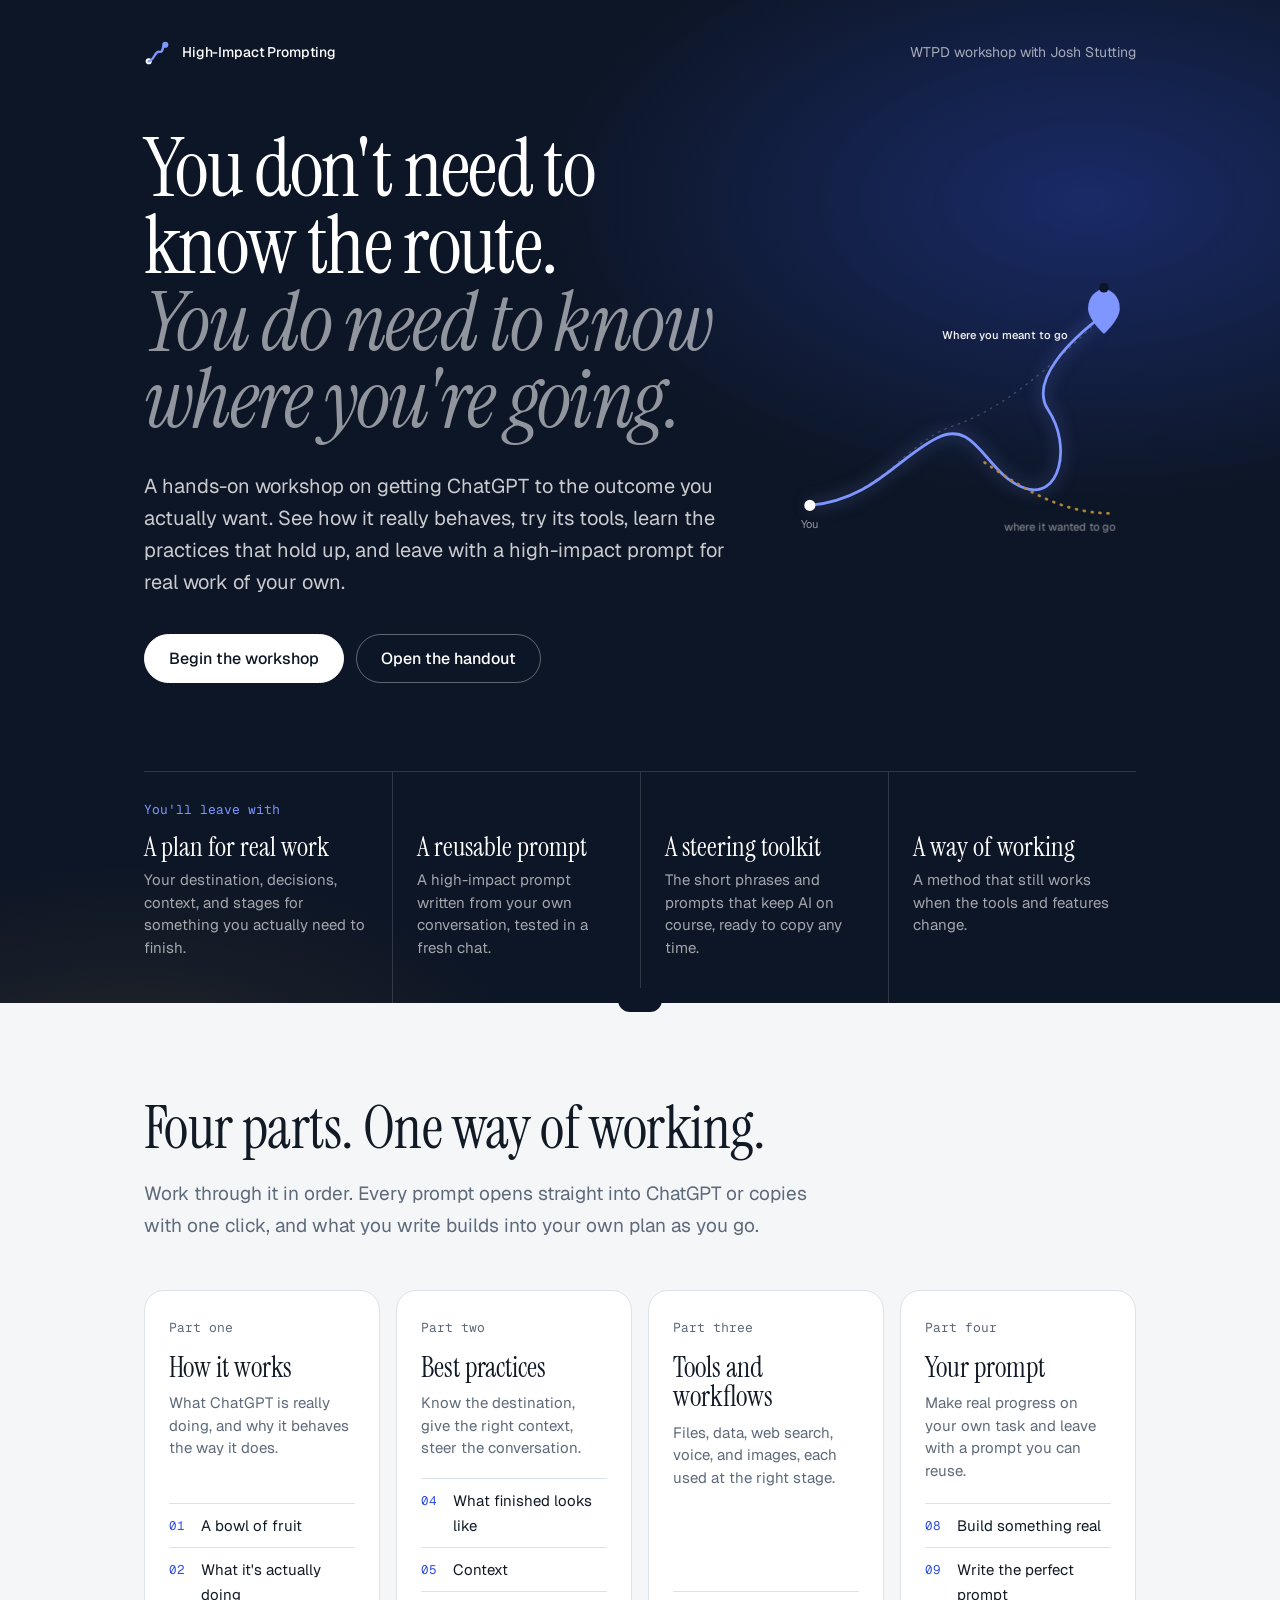
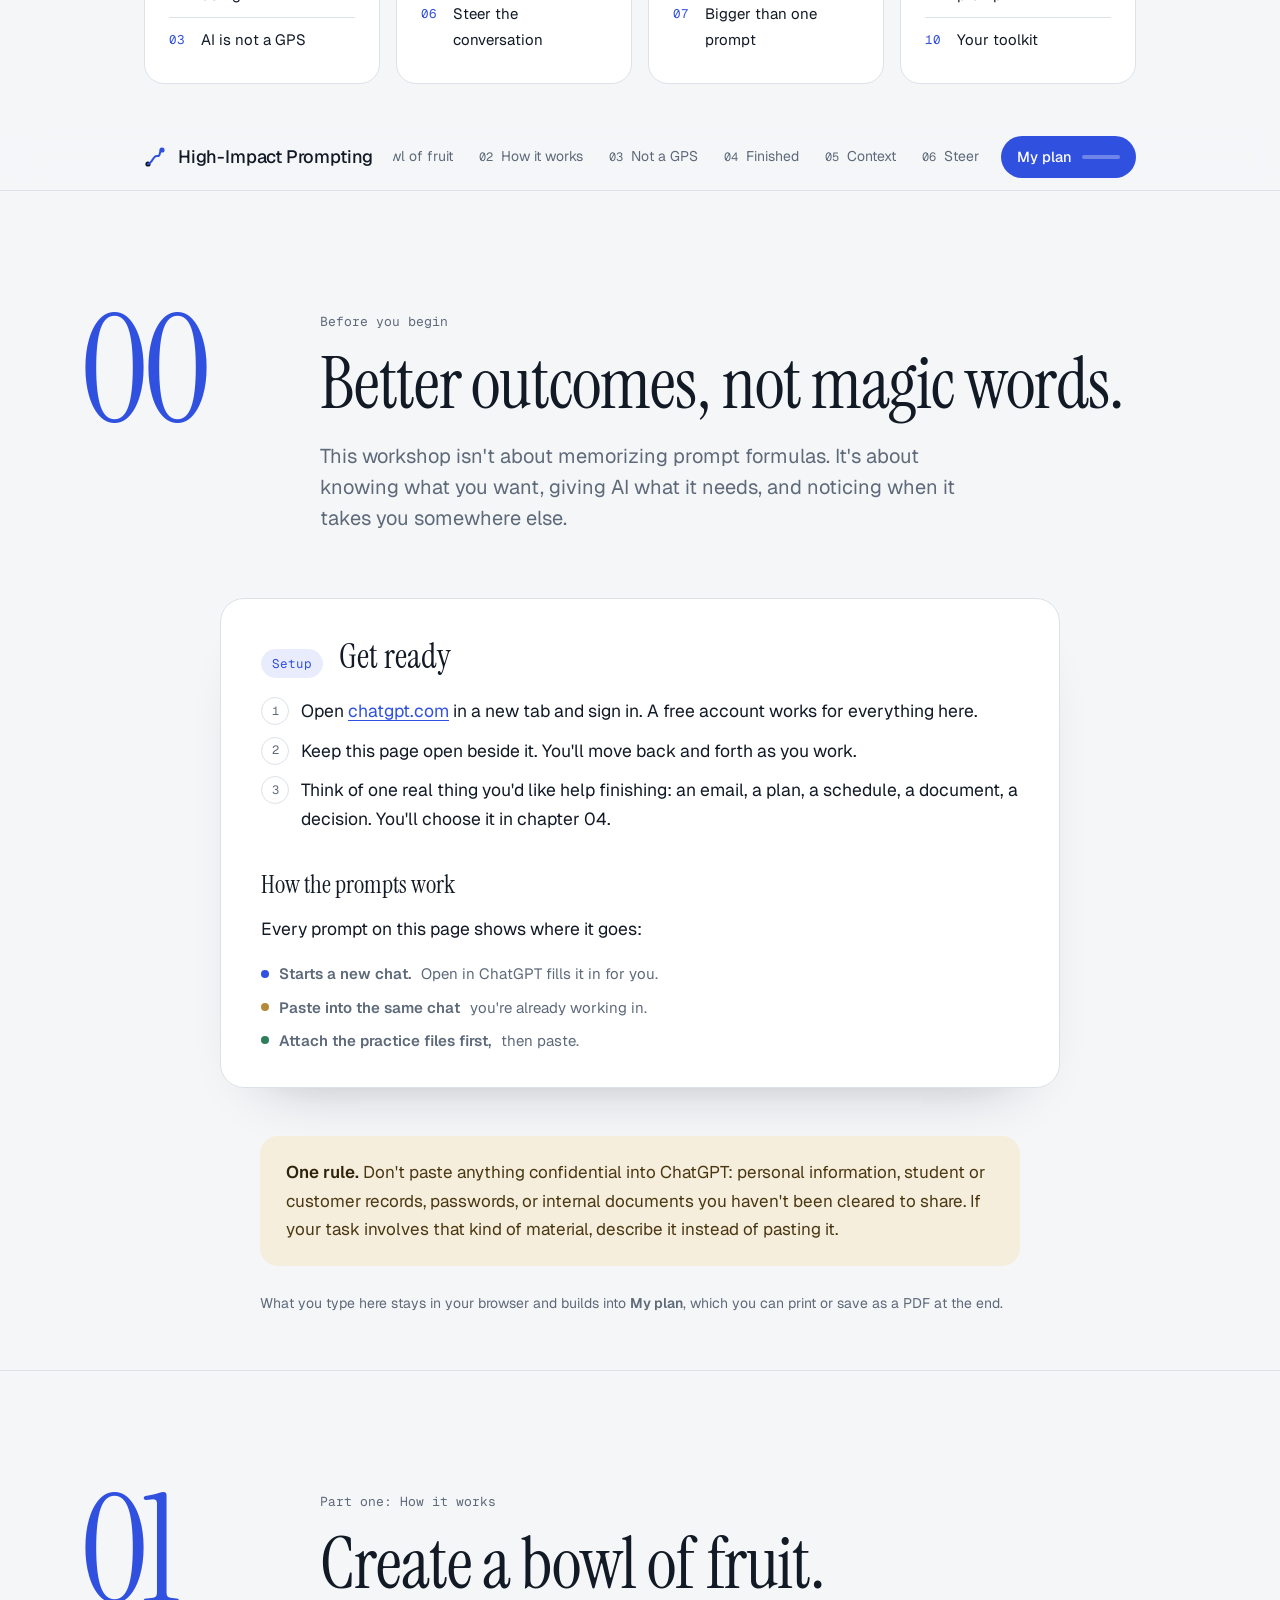
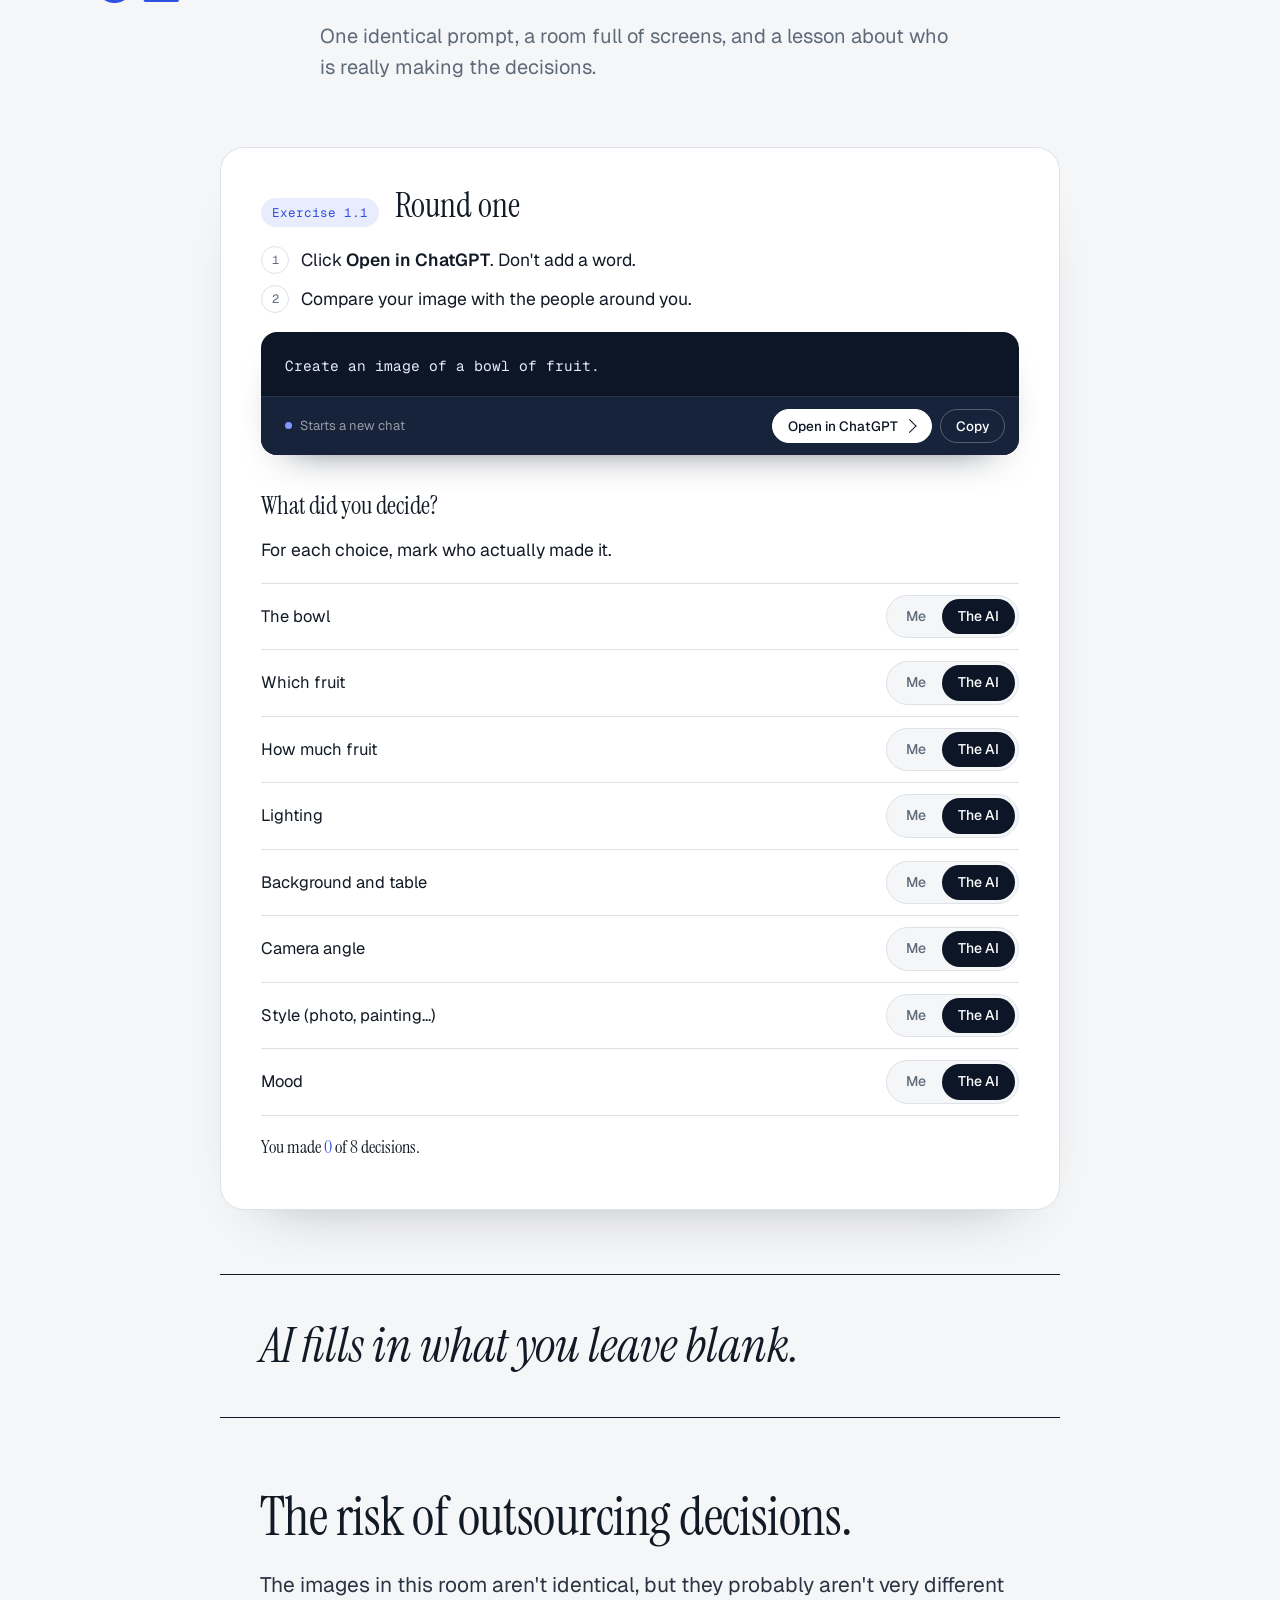
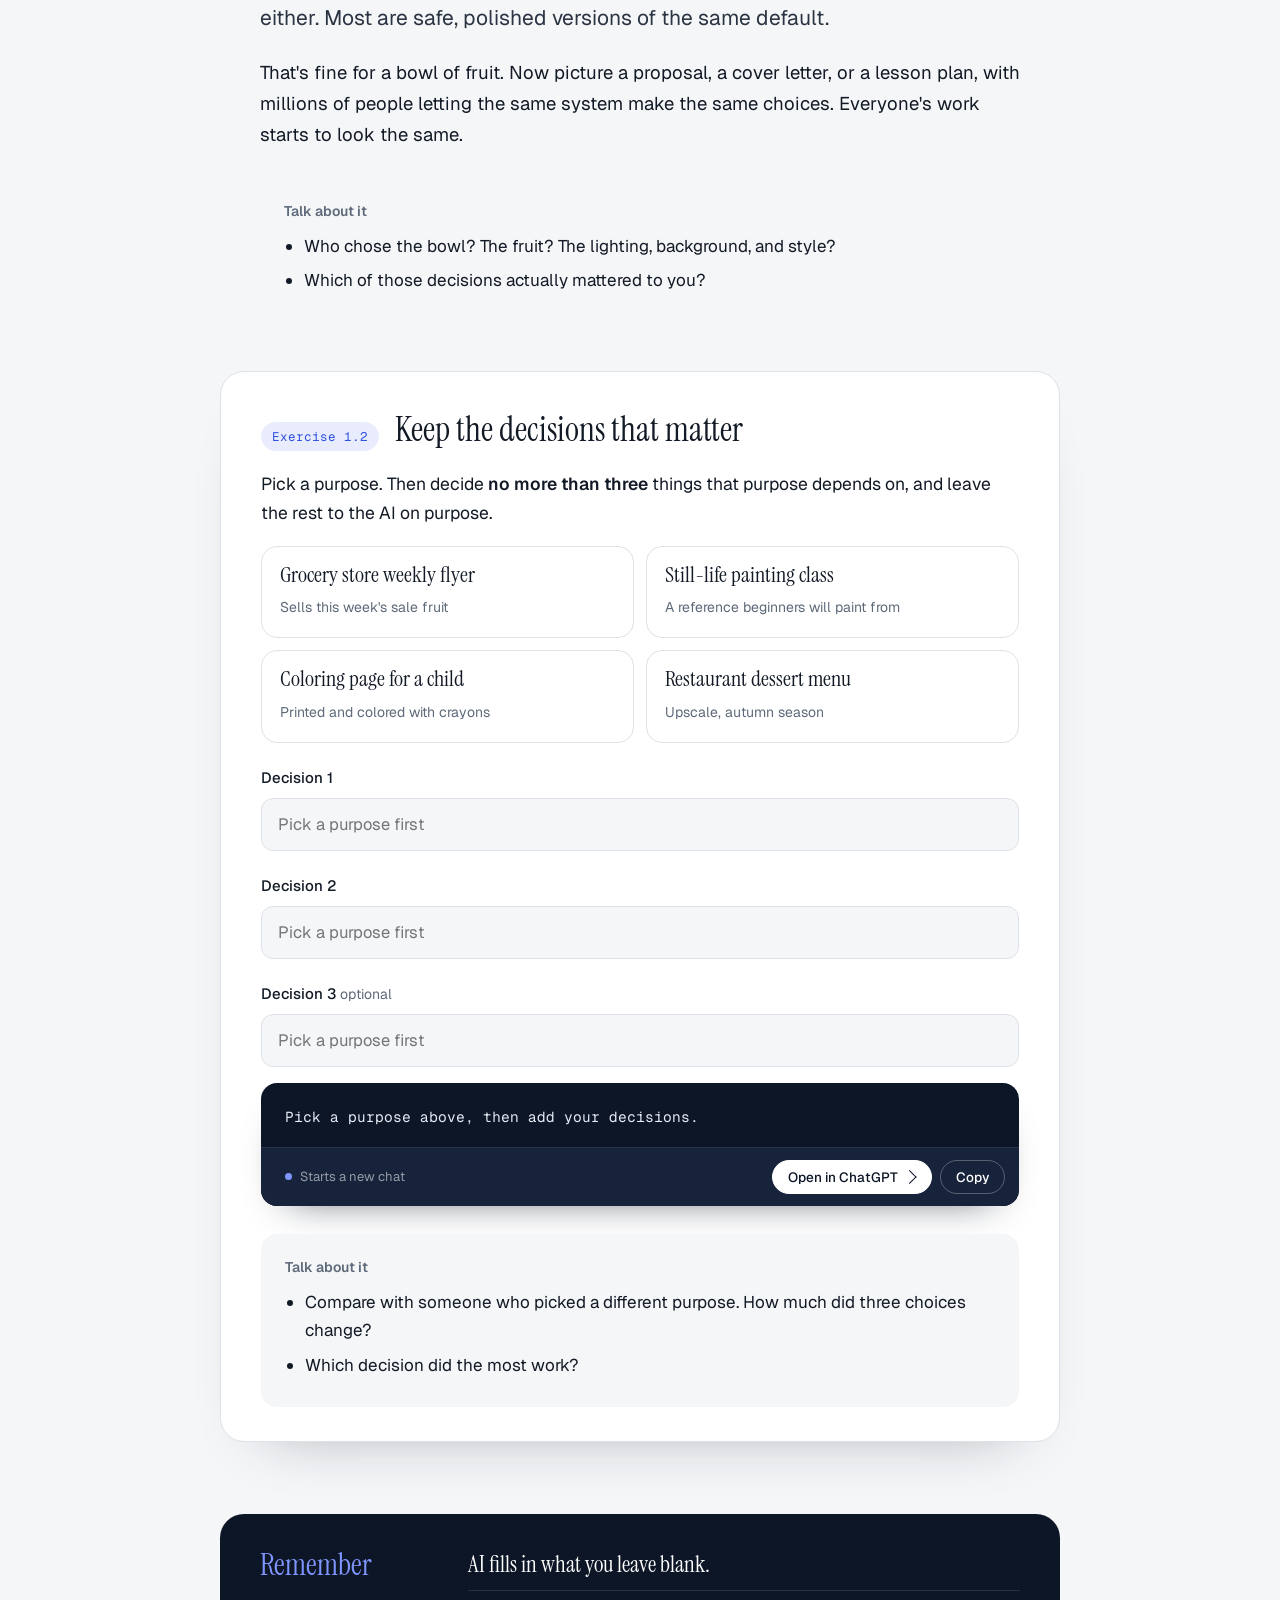
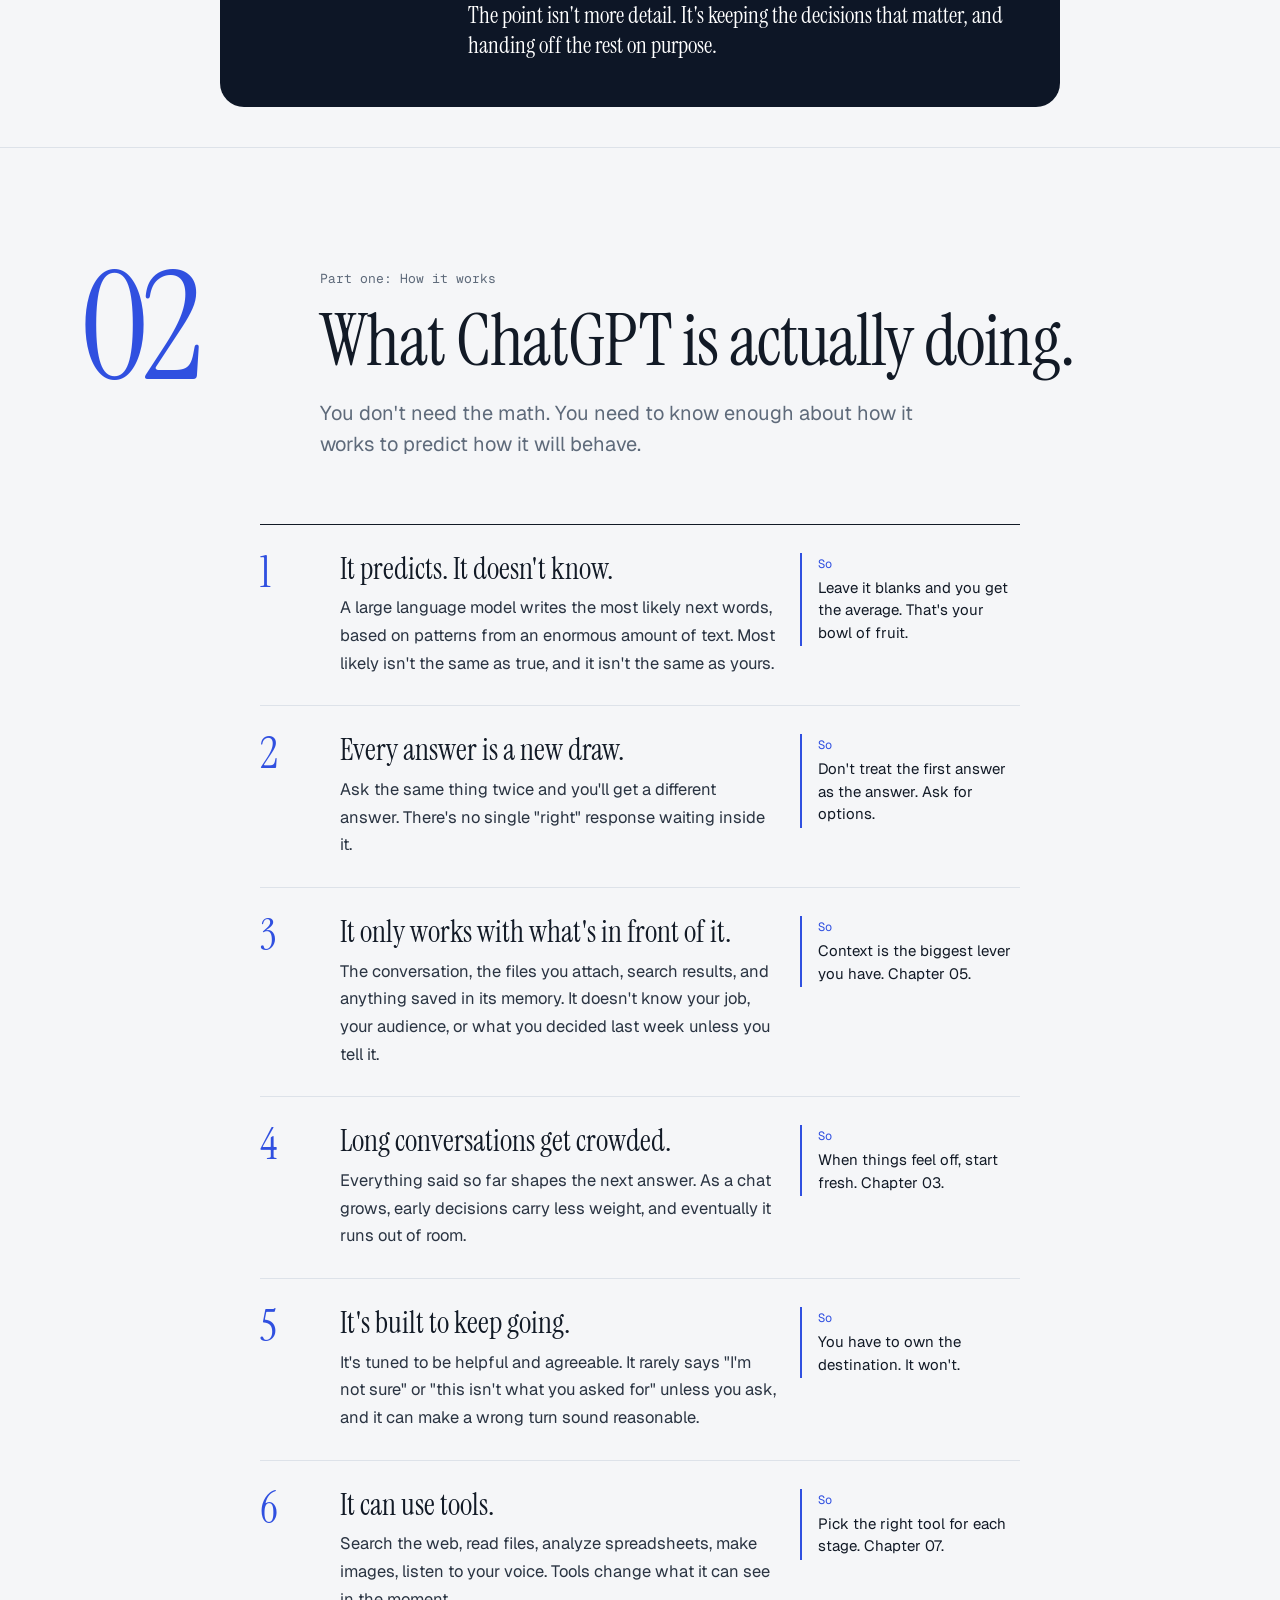
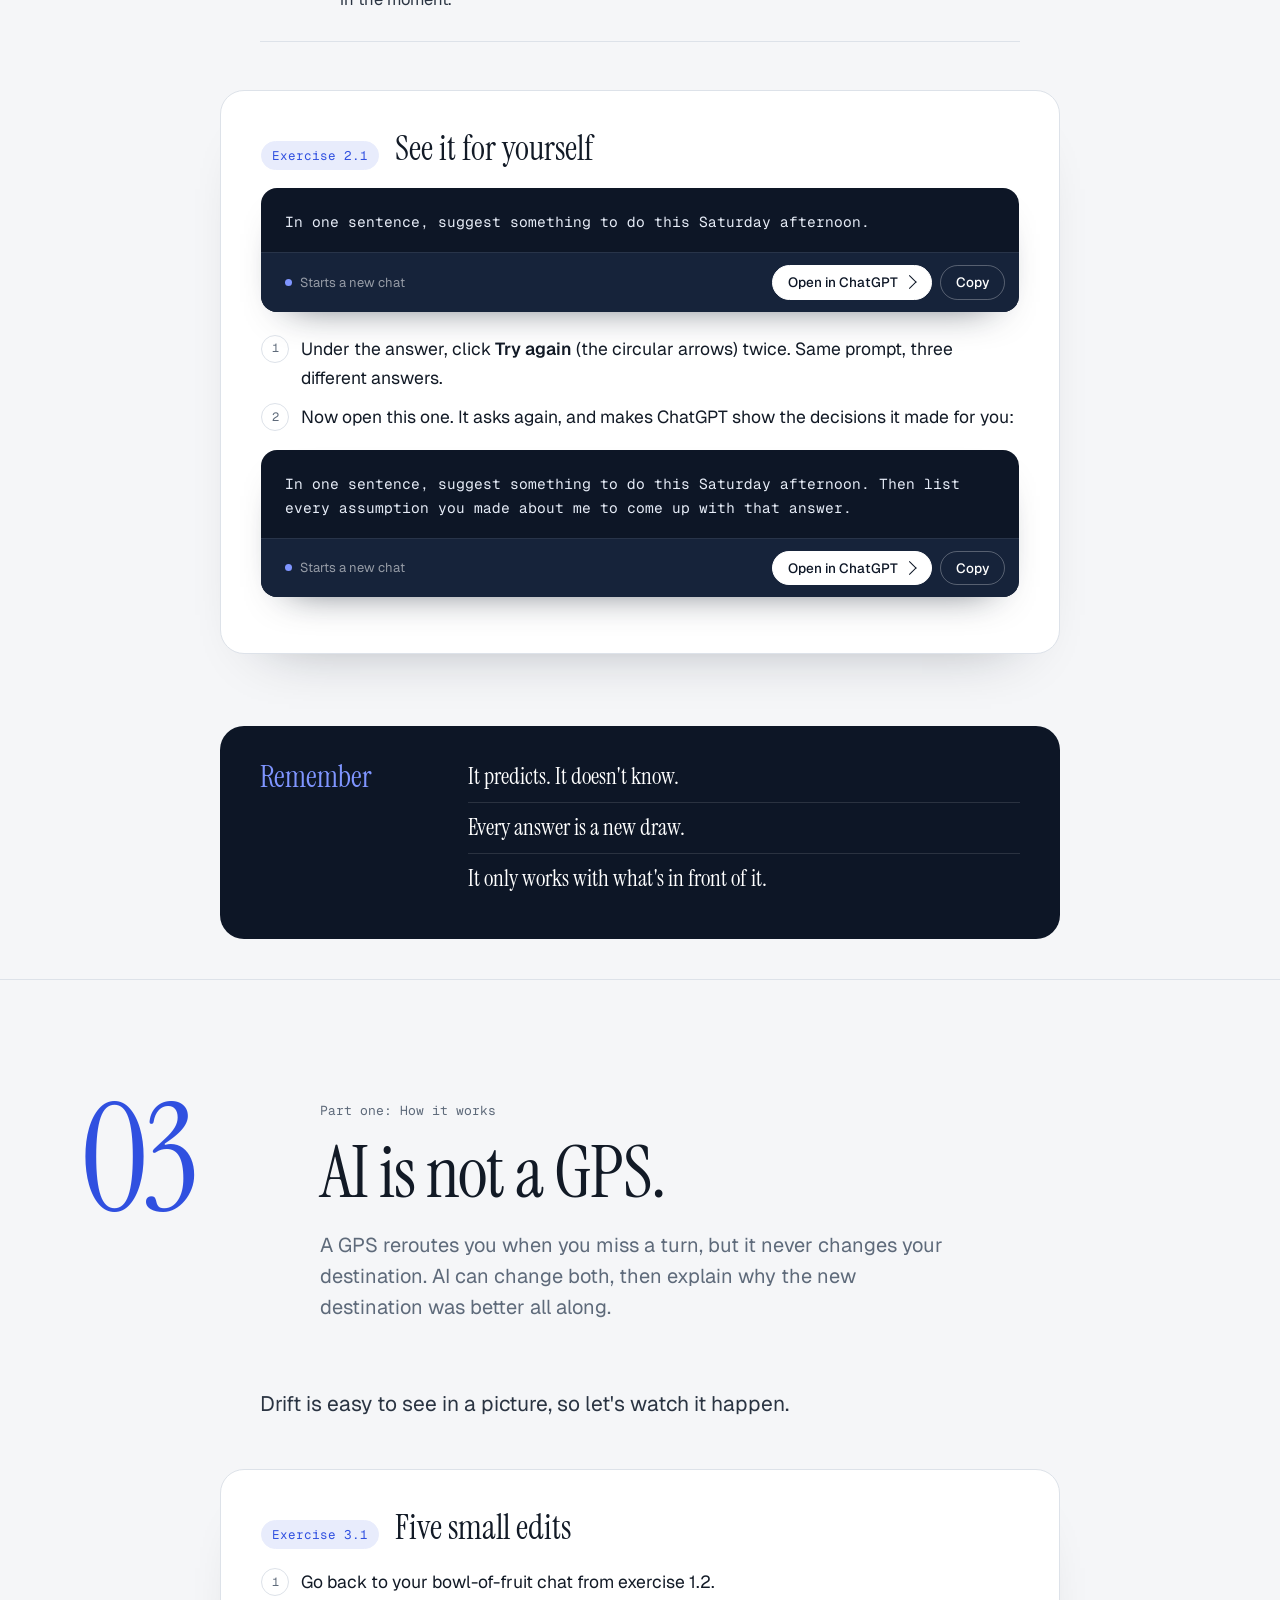
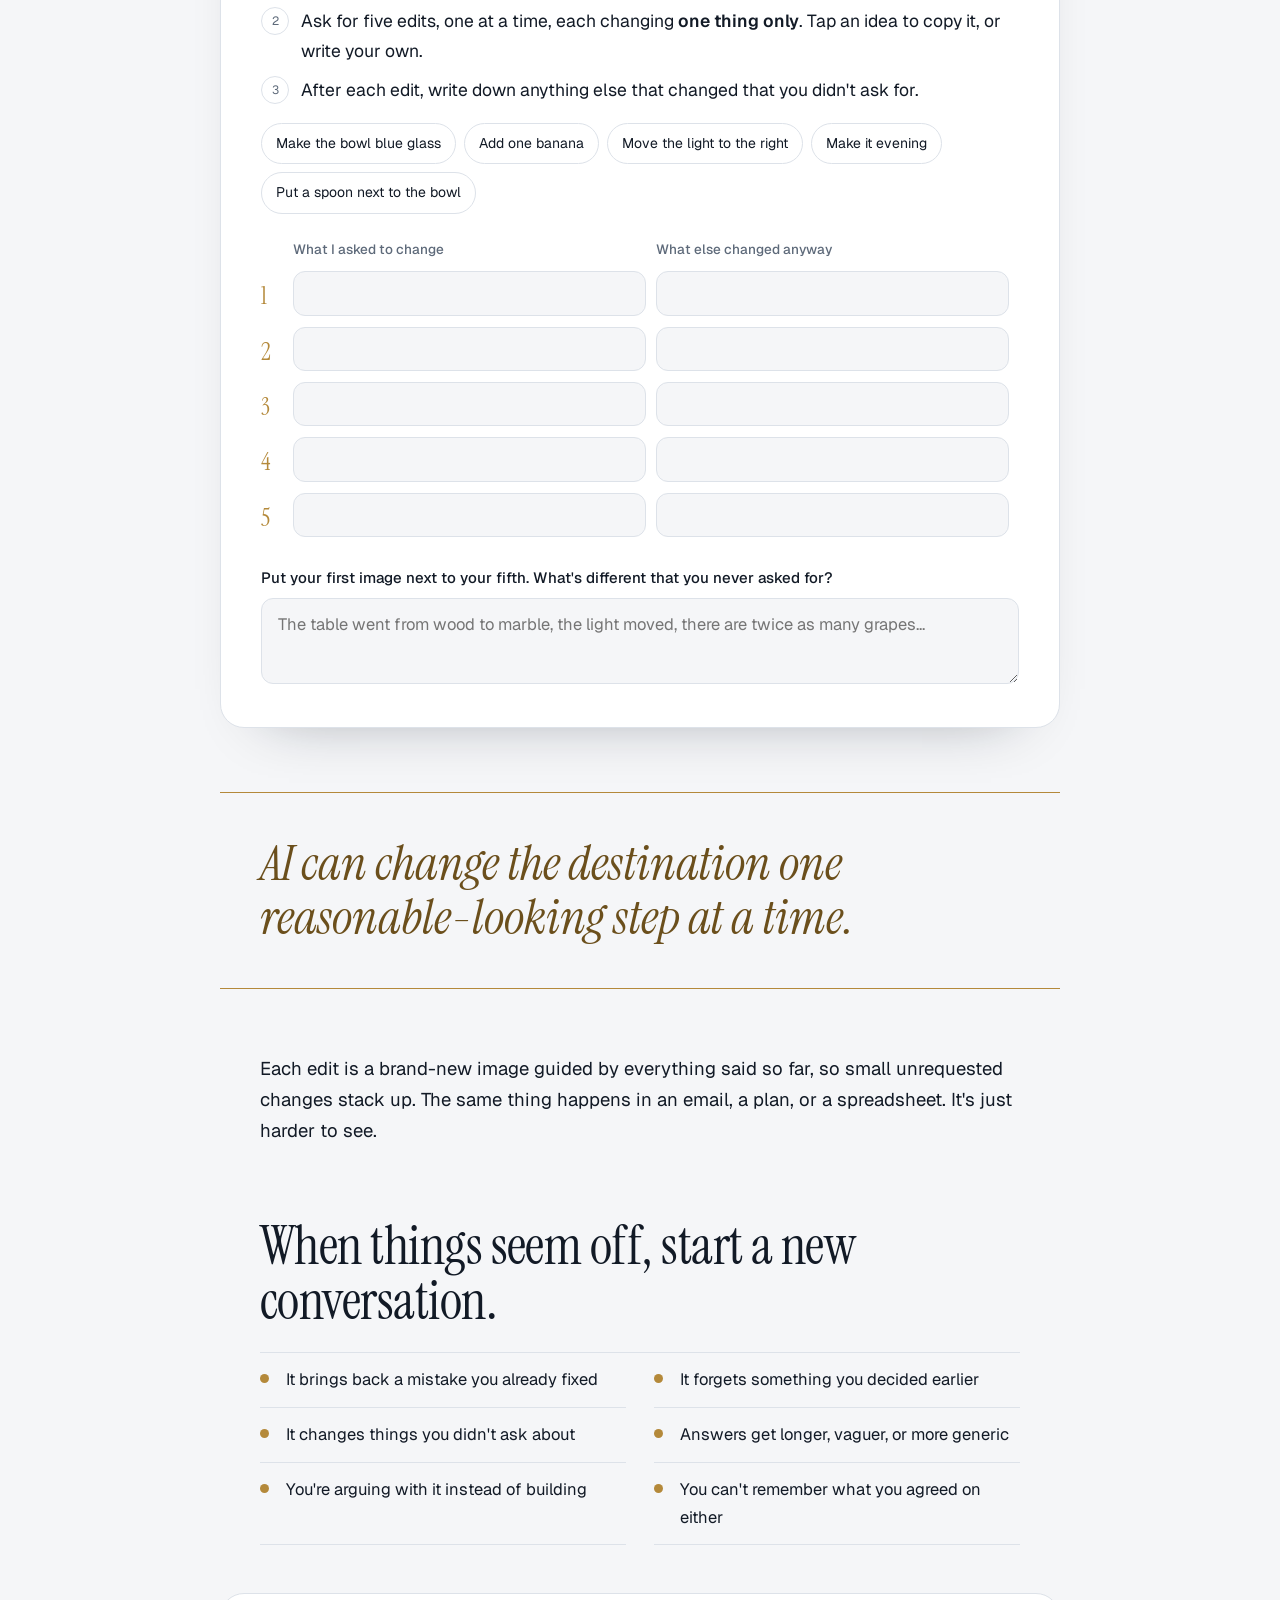
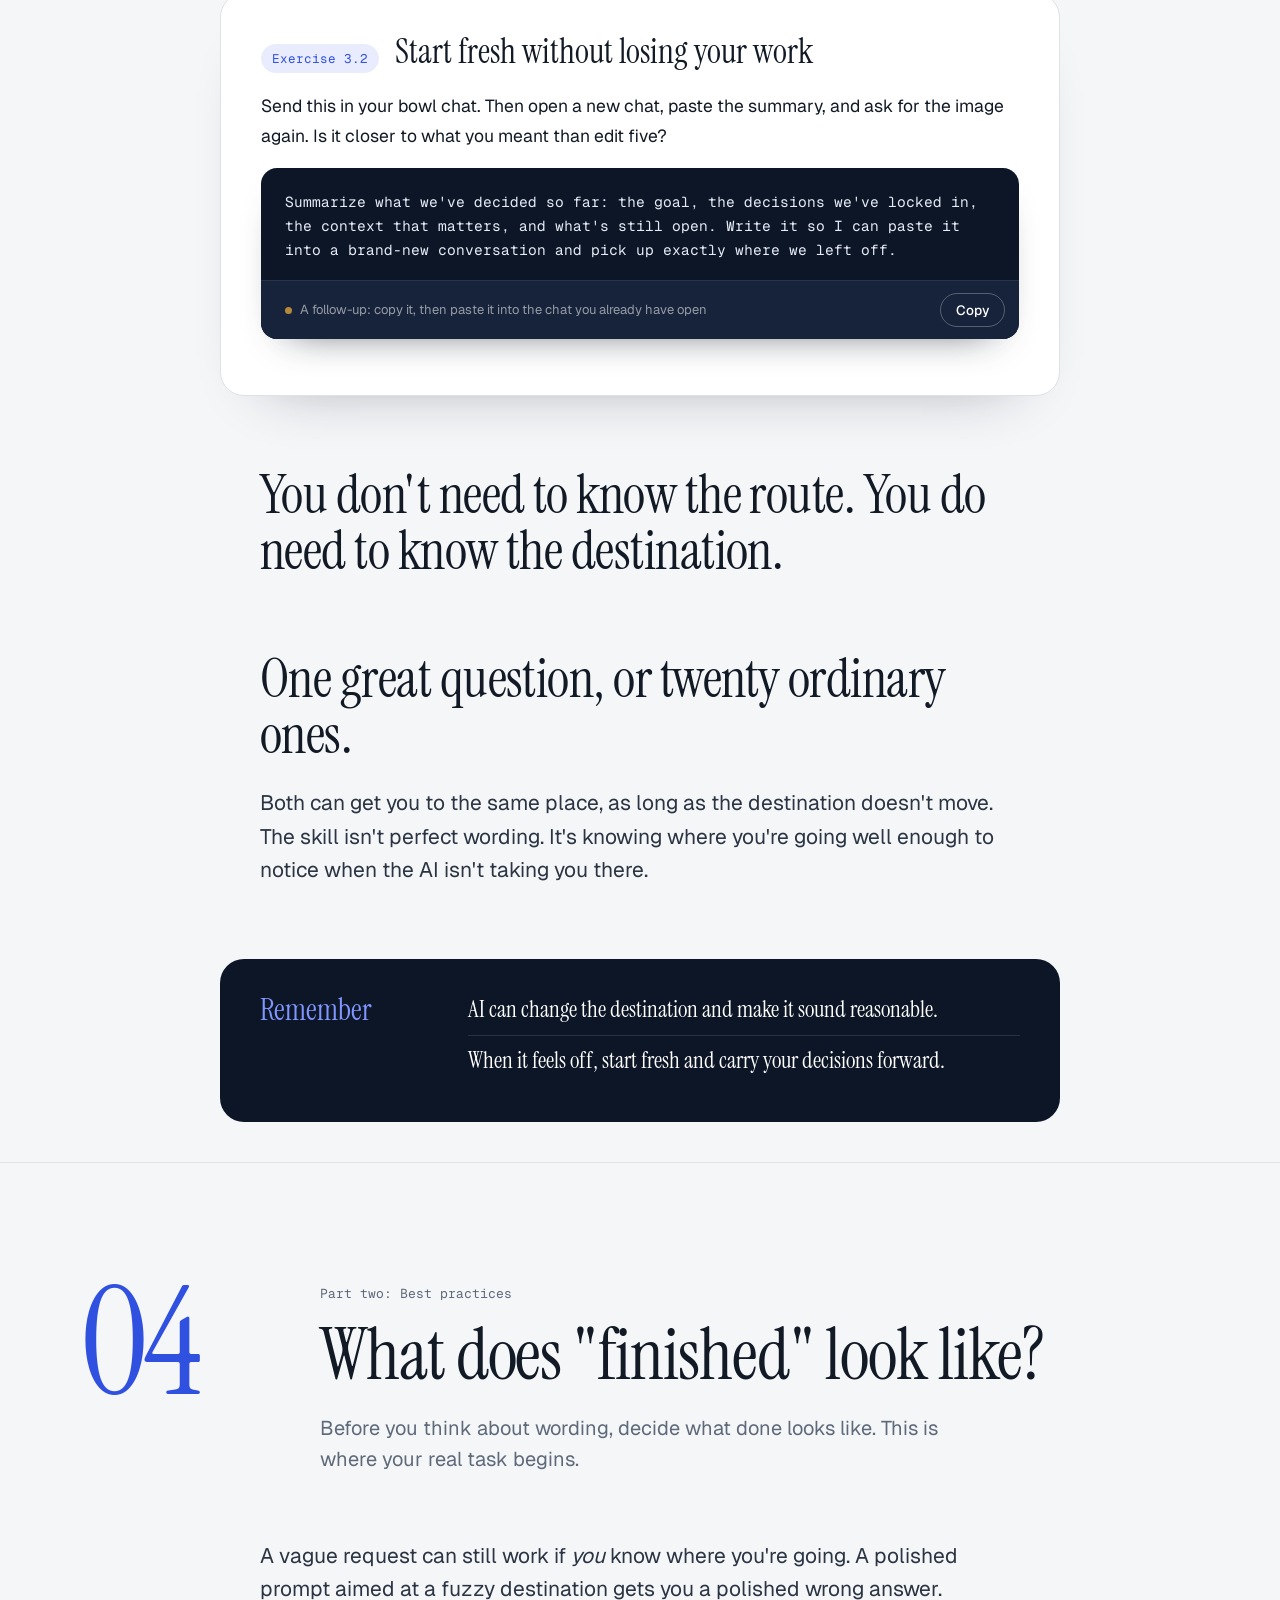
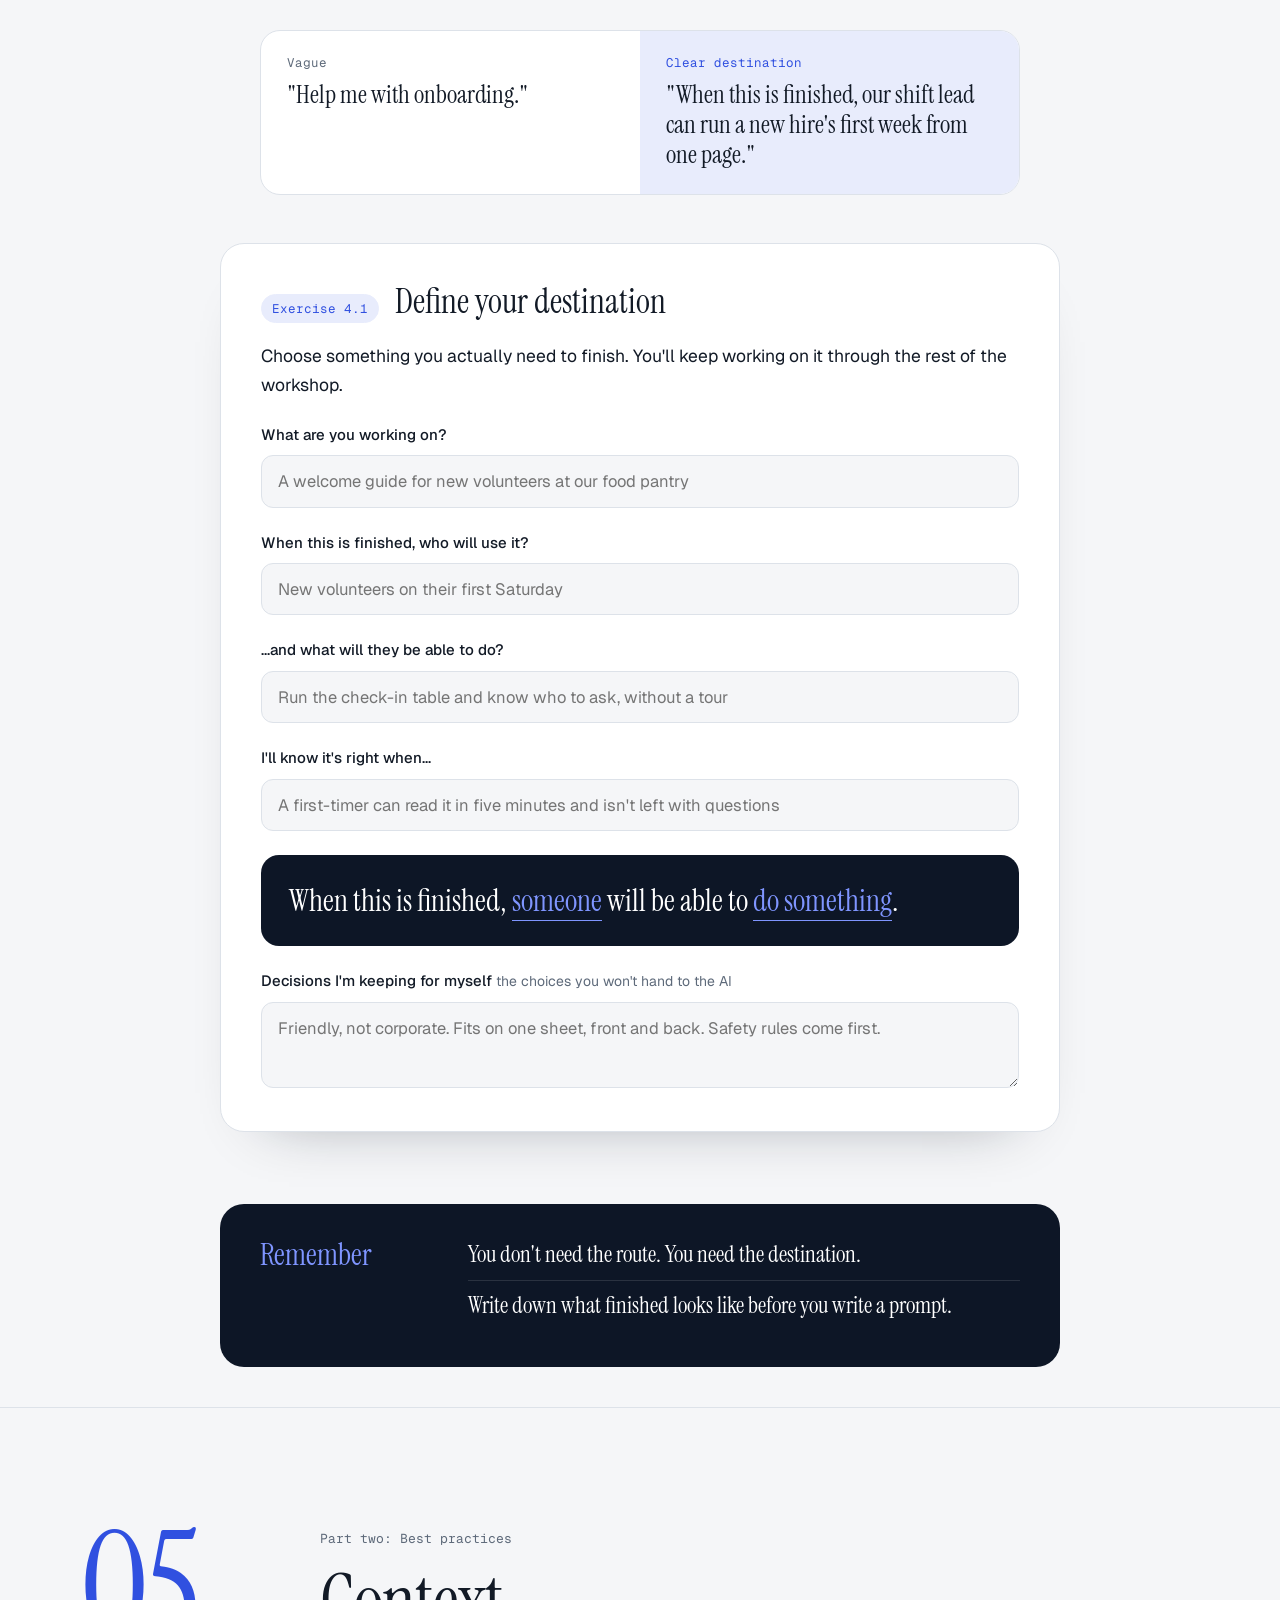
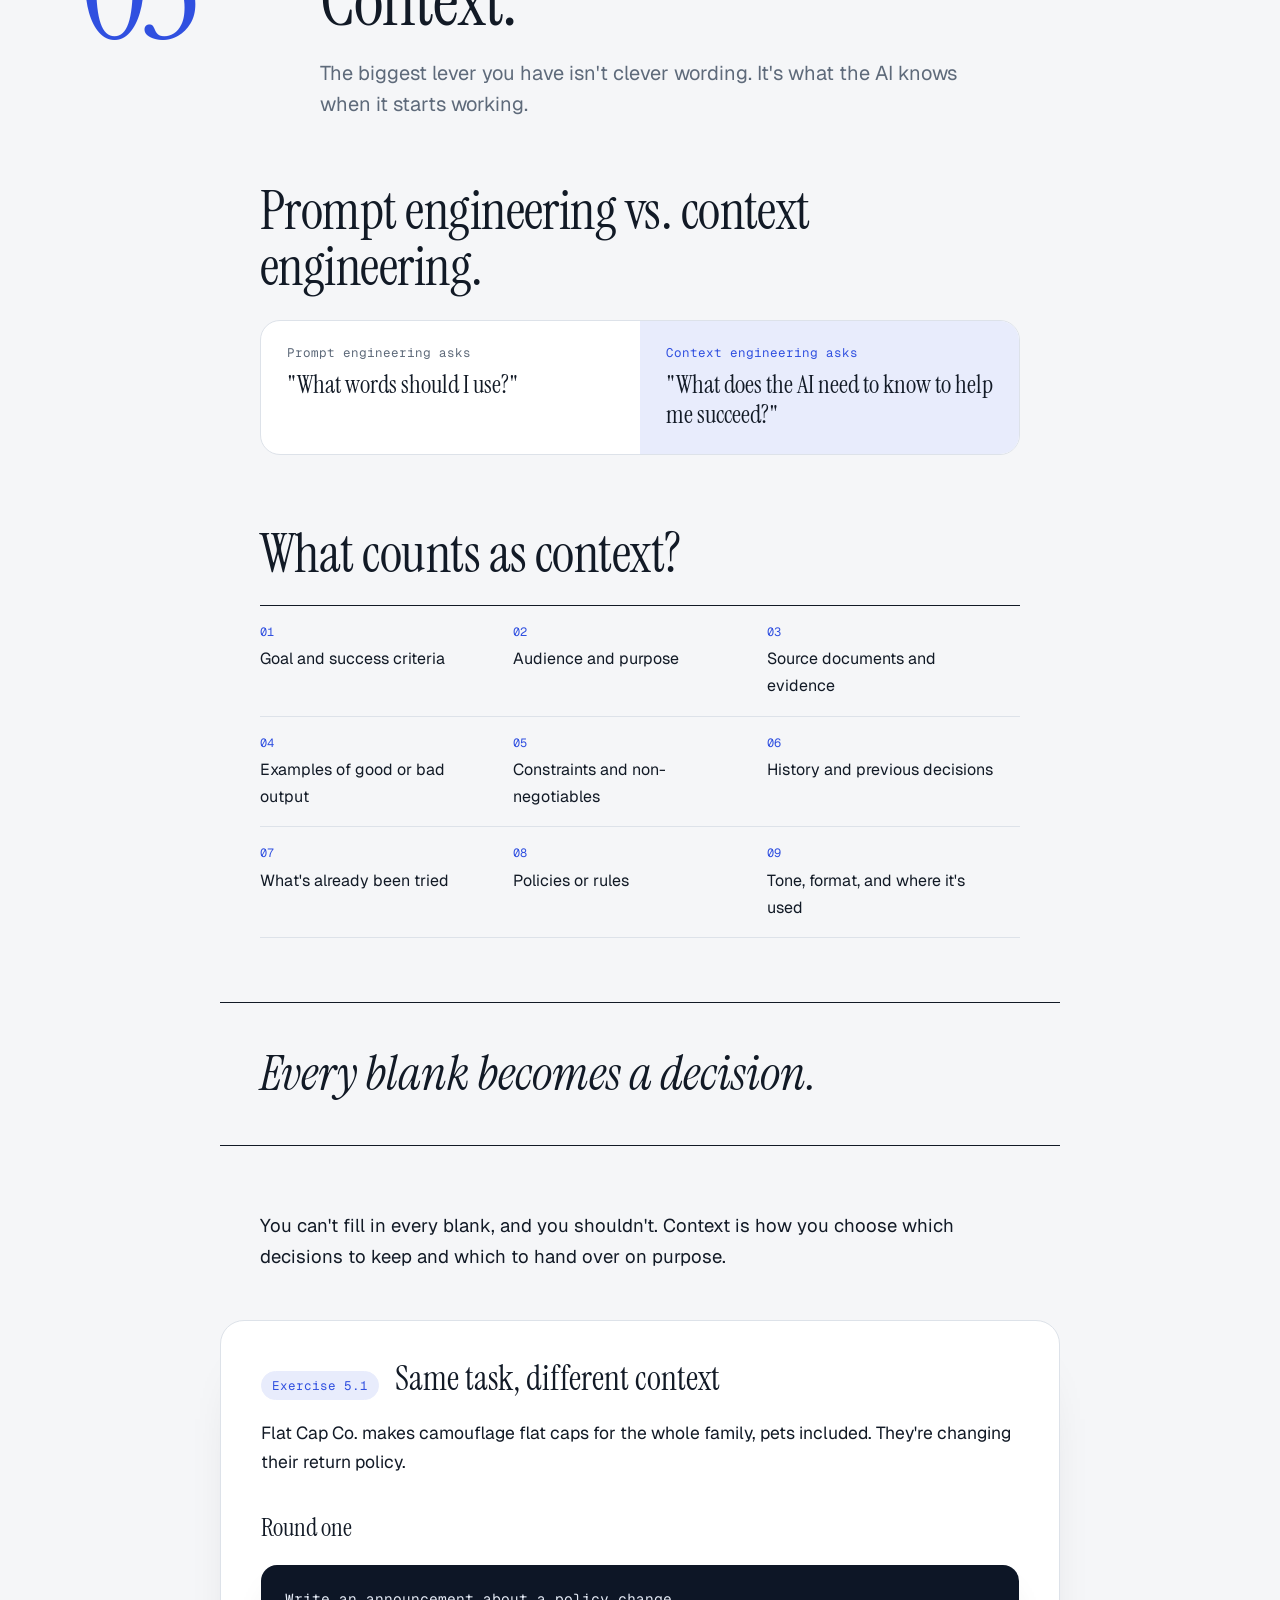
==== commit 7ddcd12b: "Make standalone prompts open directly in ChatGPT Co-Authored-By: Claude Opus 5.5 <noreply@anthropic." ====
--- a/index.html
+++ b/index.html
@@ -67,7 +67,7 @@
 <!-- ================= NAV ================= -->
 <nav class="nav" aria-label="Chapters">
   <div class="in">
-    <a class="mark" href="#top" onclick="window.scrollTo({top:0});return false"><svg width="22" height="22" viewBox="0 0 22 22" aria-hidden="true"><circle cx="4" cy="18" r="2.6" fill="#0D1626"/><path d="M4 18 C 9 17, 9 9, 13 10 S 15 4, 18 4" fill="none" stroke="#3050E0" stroke-width="2" stroke-linecap="round"/><circle cx="18" cy="4" r="2.6" fill="#3050E0"/></svg><span>High-Impact Prompting</span></a>
+    <a class="mark" href="#" onclick="window.scrollTo({top:0});return false"><svg width="22" height="22" viewBox="0 0 22 22" aria-hidden="true"><circle cx="4" cy="18" r="2.6" fill="#0D1626"/><path d="M4 18 C 9 17, 9 9, 13 10 S 15 4, 18 4" fill="none" stroke="#3050E0" stroke-width="2" stroke-linecap="round"/><circle cx="18" cy="4" r="2.6" fill="#3050E0"/></svg><span>High-Impact Prompting</span></a>
     <ul class="navlist">
       <li><a href="#welcome"><span>00</span>Begin</a></li>
       <li><a href="#fruit"><span>01</span>Bowl of fruit</a></li>
@@ -135,7 +135,7 @@
       <label class="f" for="pd1">Decision 1</label><input type="text" id="pd1" data-k="pd1">
       <label class="f" for="pd2">Decision 2</label><input type="text" id="pd2" data-k="pd2">
       <label class="f" for="pd3">Decision 3 <span class="hint">optional</span></label><input type="text" id="pd3" data-k="pd3">
-<div class="prompt" id="purposePrompt" data-mode="same"></div>
+<div class="prompt" id="purposePrompt" data-mode="new"></div>
       <div class="talk"><h4>Talk about it</h4><ul><li>Compare with someone who picked a different purpose. How much did three choices change?</li><li>Which decision did the most work?</li></ul></div>
     </div>
 
@@ -158,8 +158,8 @@
     <div class="ex">
       <div class="exh"><span class="tag">Exercise 2.1</span><h3>See it for yourself</h3></div>
 <div class="prompt" data-mode="new">In one sentence, suggest something to do this Saturday afternoon.</div>
-      <ol class="steps"><li>Under the answer, click <b>Try again</b> (the circular arrows) twice. Same prompt, three different answers.</li><li>Then ask it to show the decisions it made for you:</li></ol>
-<div class="prompt" data-mode="same">What did you assume about me to give that answer?</div>
+      <ol class="steps"><li>Under the answer, click <b>Try again</b> (the circular arrows) twice. Same prompt, three different answers.</li><li>Now open this one. It asks again, and makes ChatGPT show the decisions it made for you:</li></ol>
+<div class="prompt" data-mode="new">In one sentence, suggest something to do this Saturday afternoon. Then list every assumption you made about me to come up with that answer.</div>
     </div>
     <div class="remember"><h4>Remember</h4><ul><li>It predicts. It doesn't know.</li><li>Every answer is a new draw.</li><li>It only works with what's in front of it.</li></ul></div>
   </div>
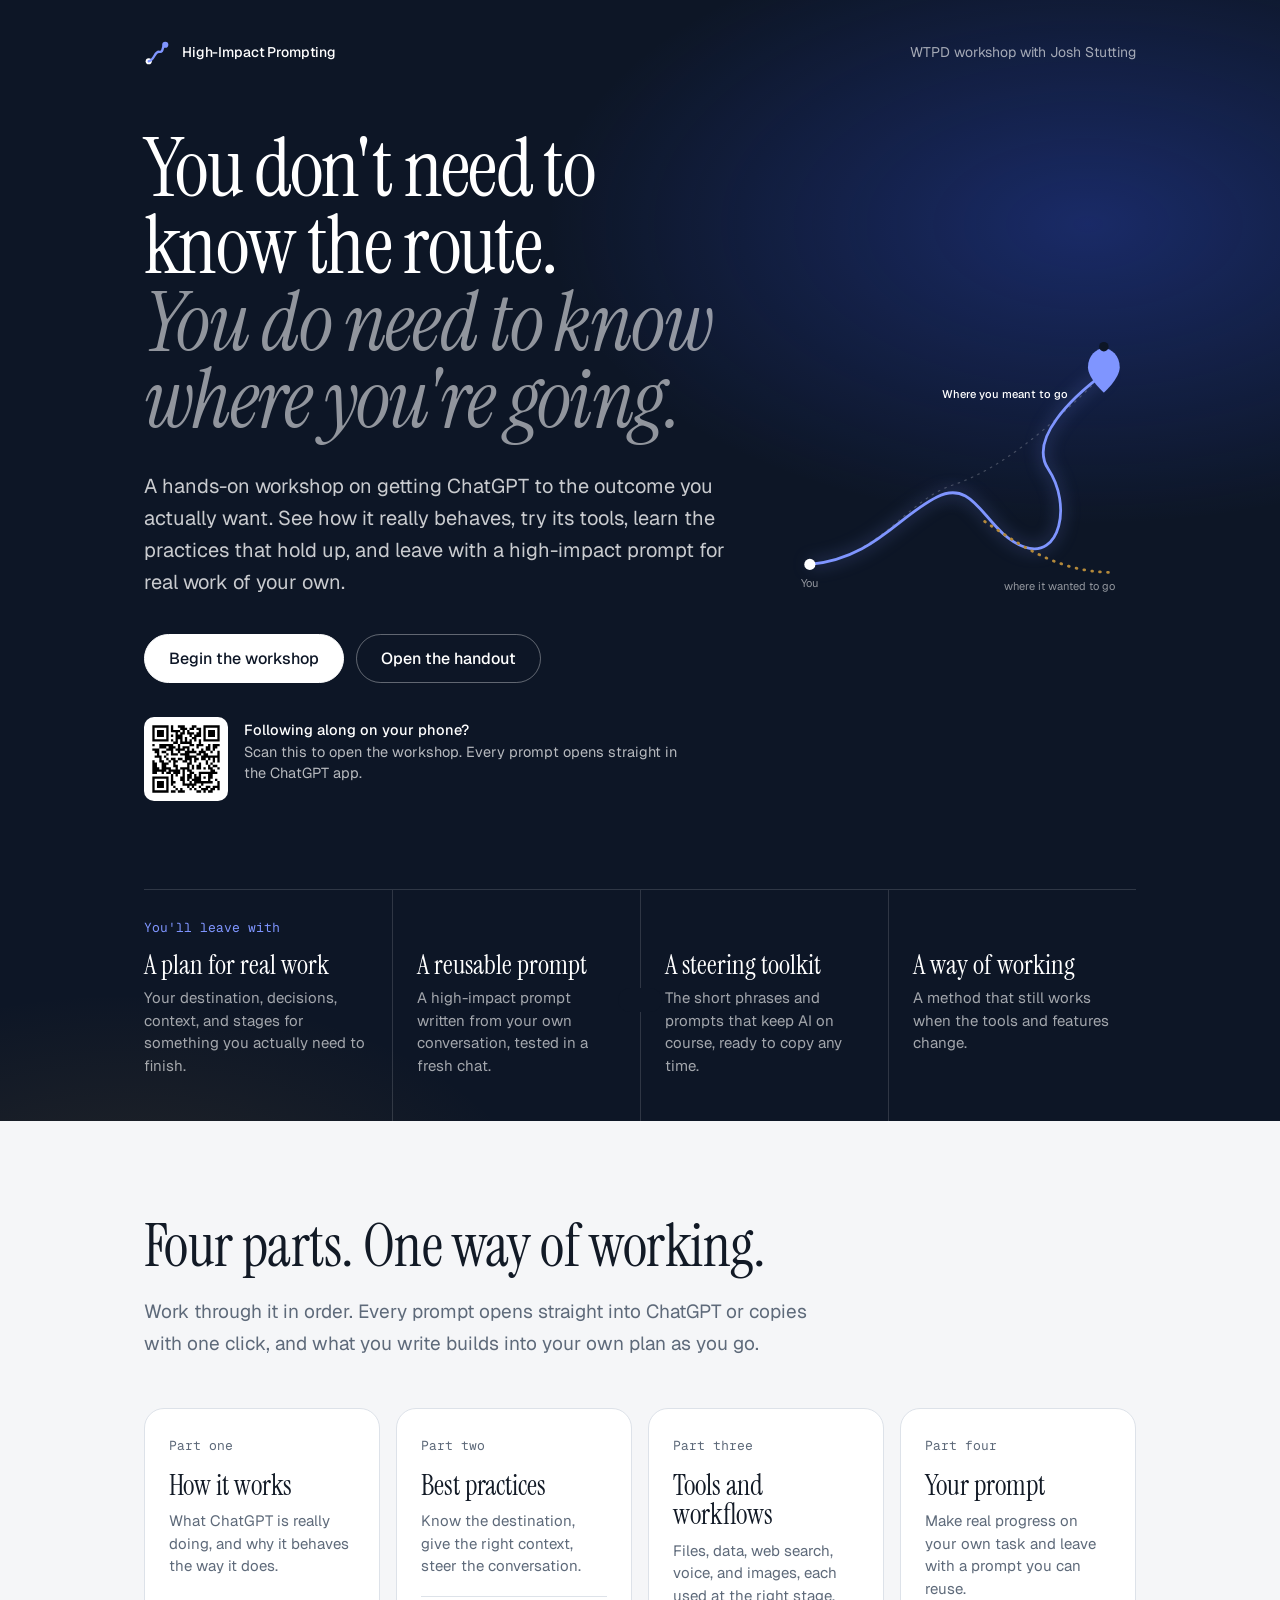
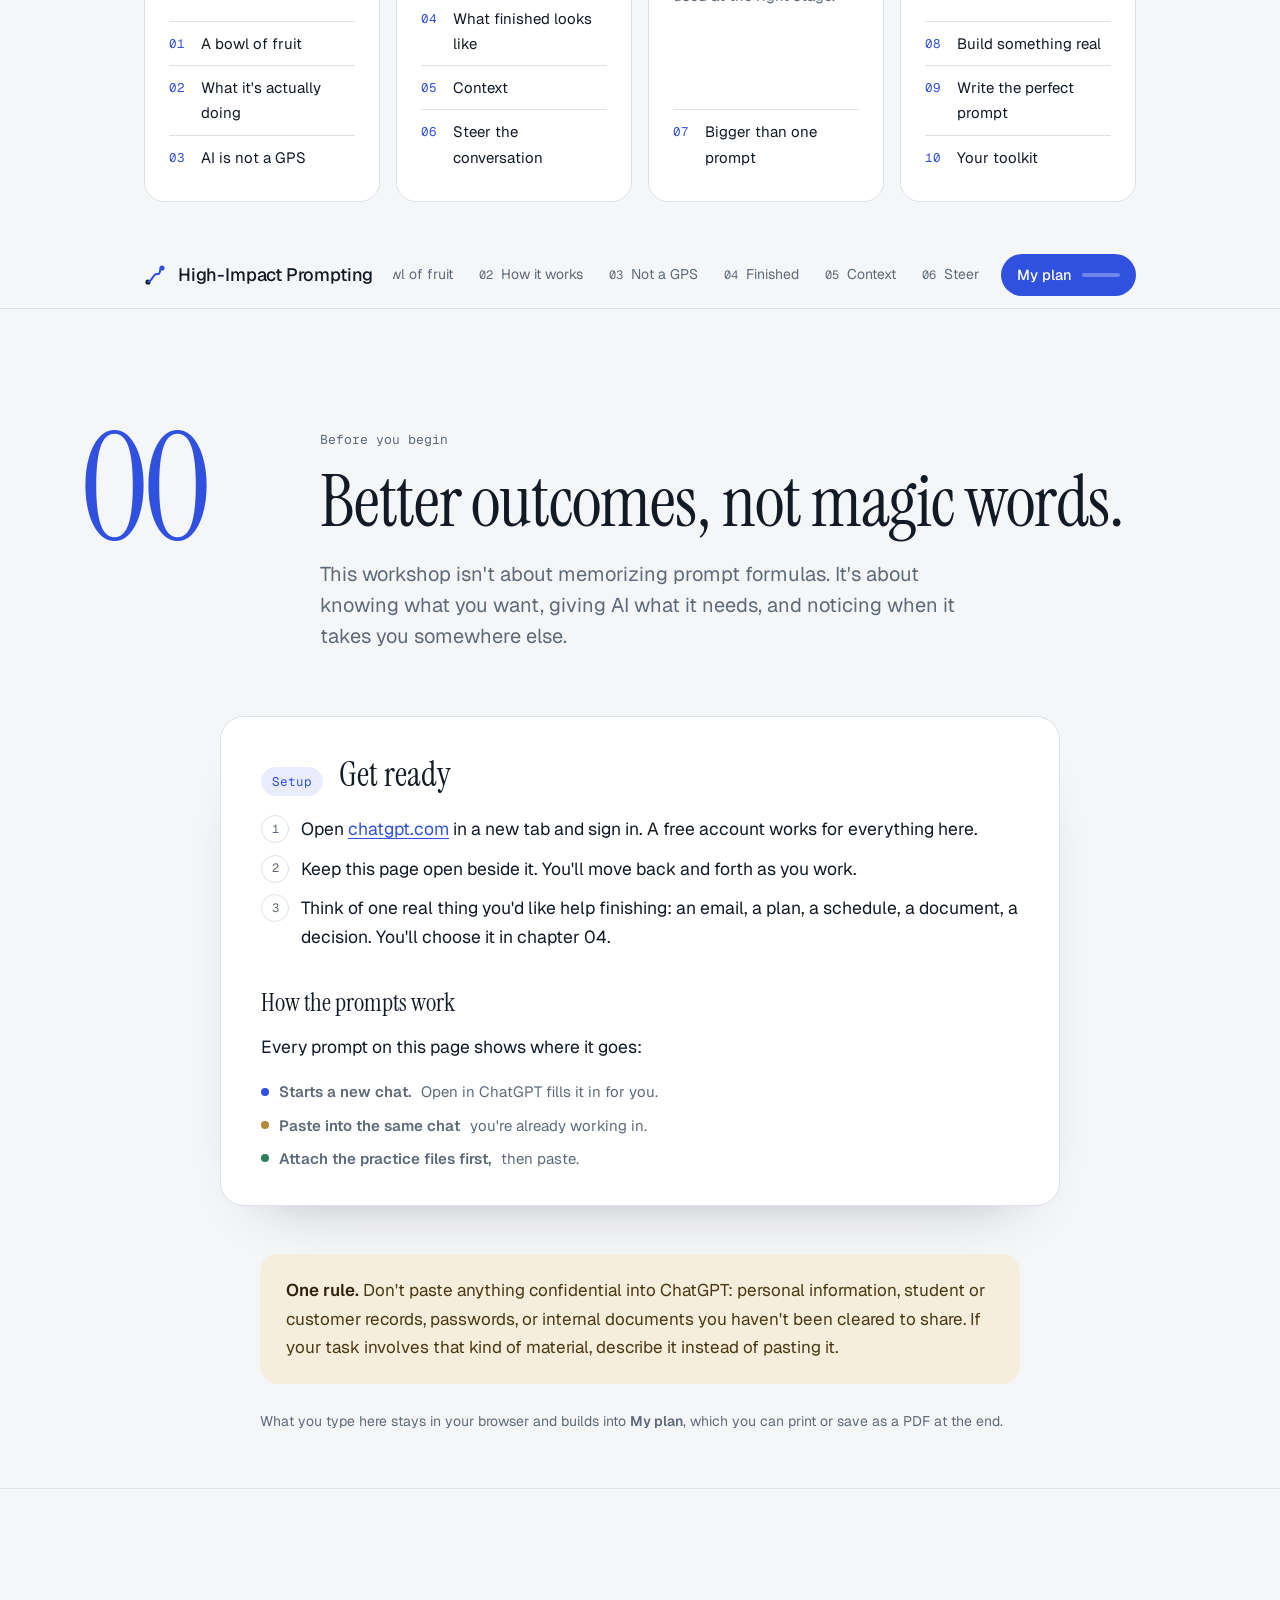
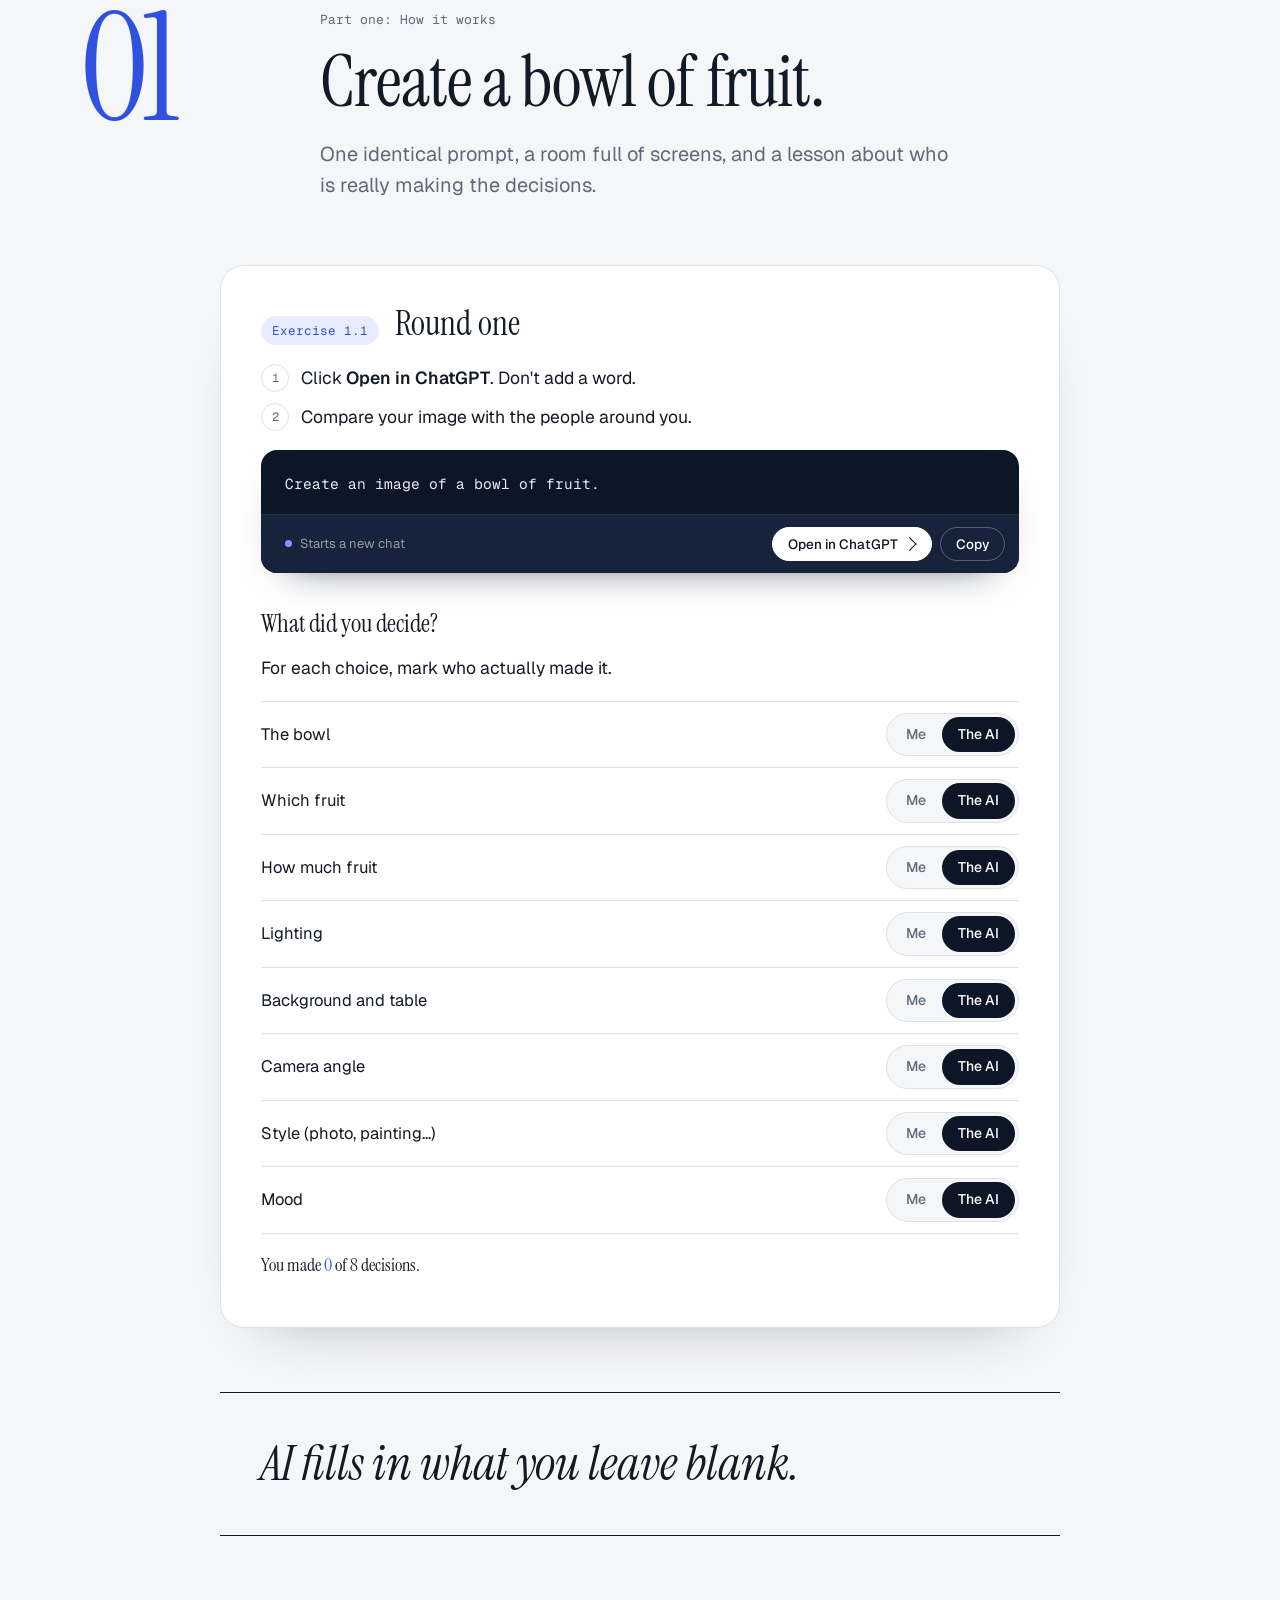
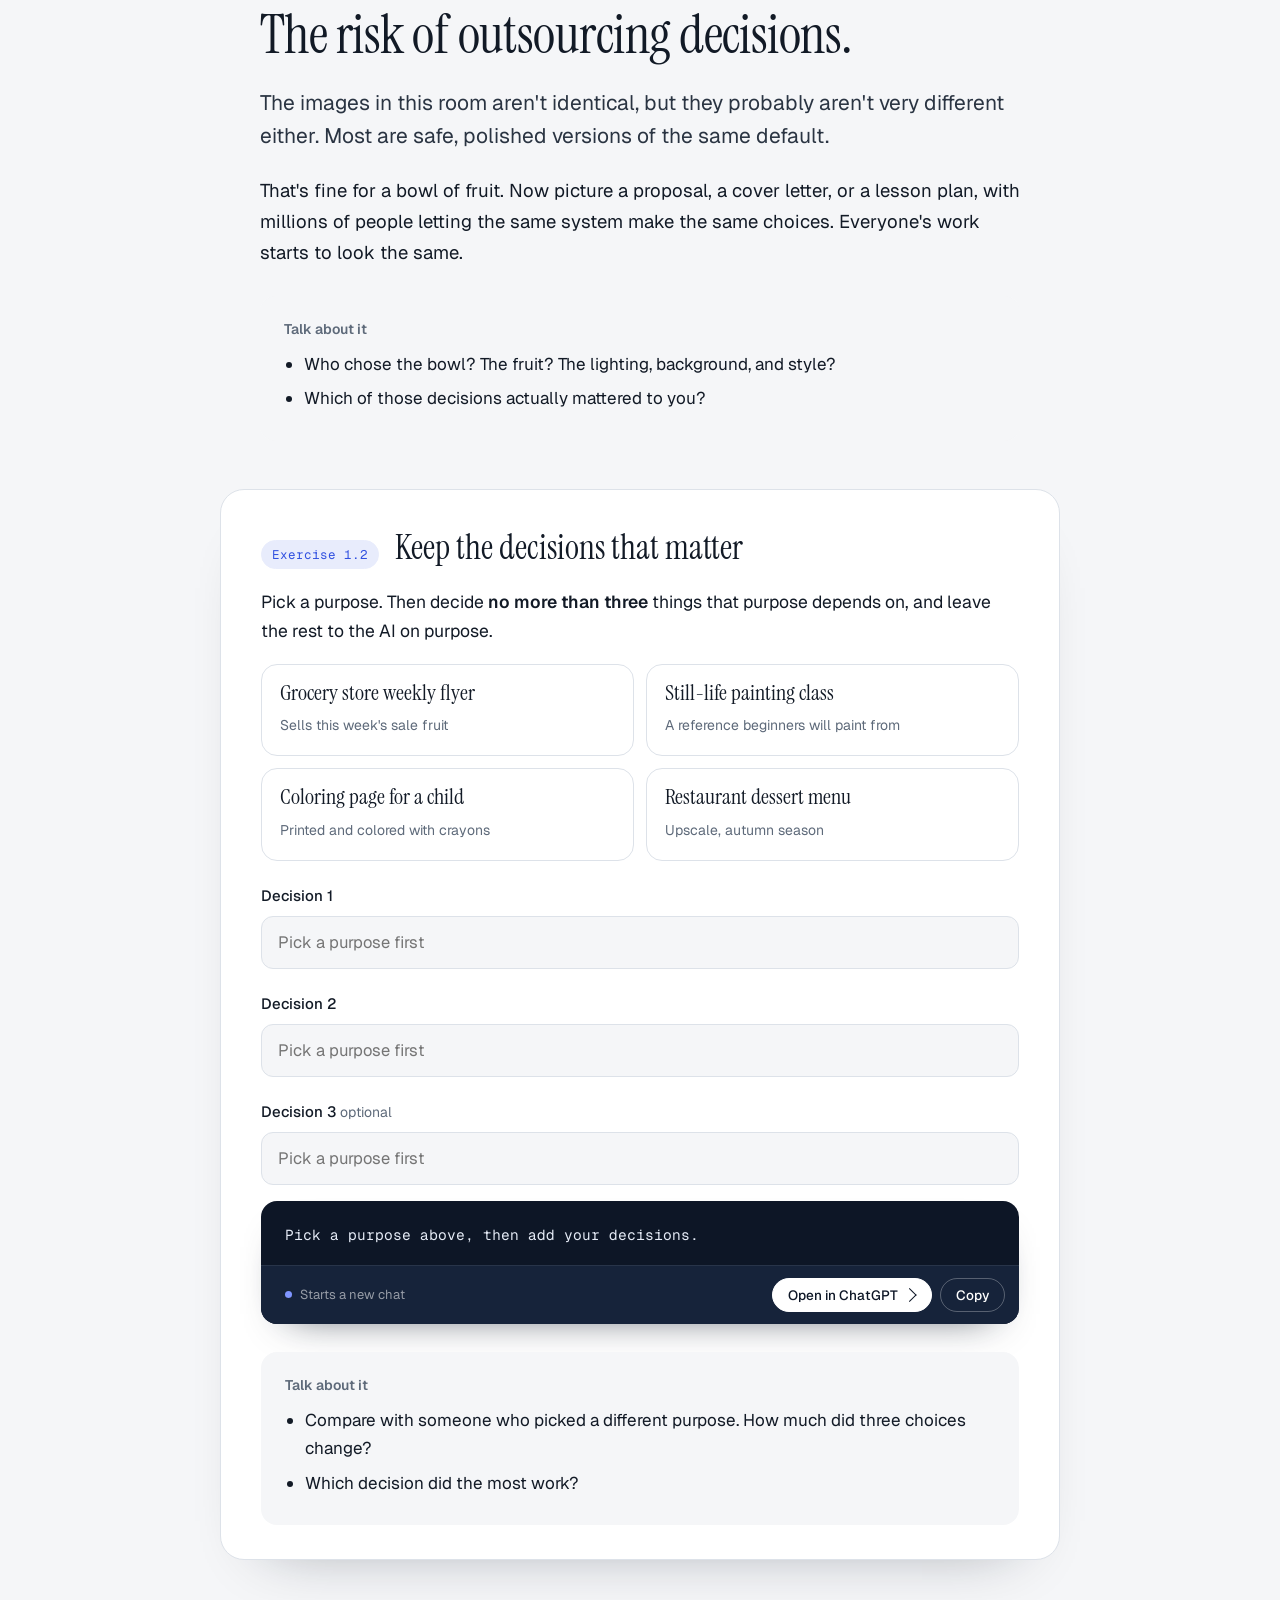
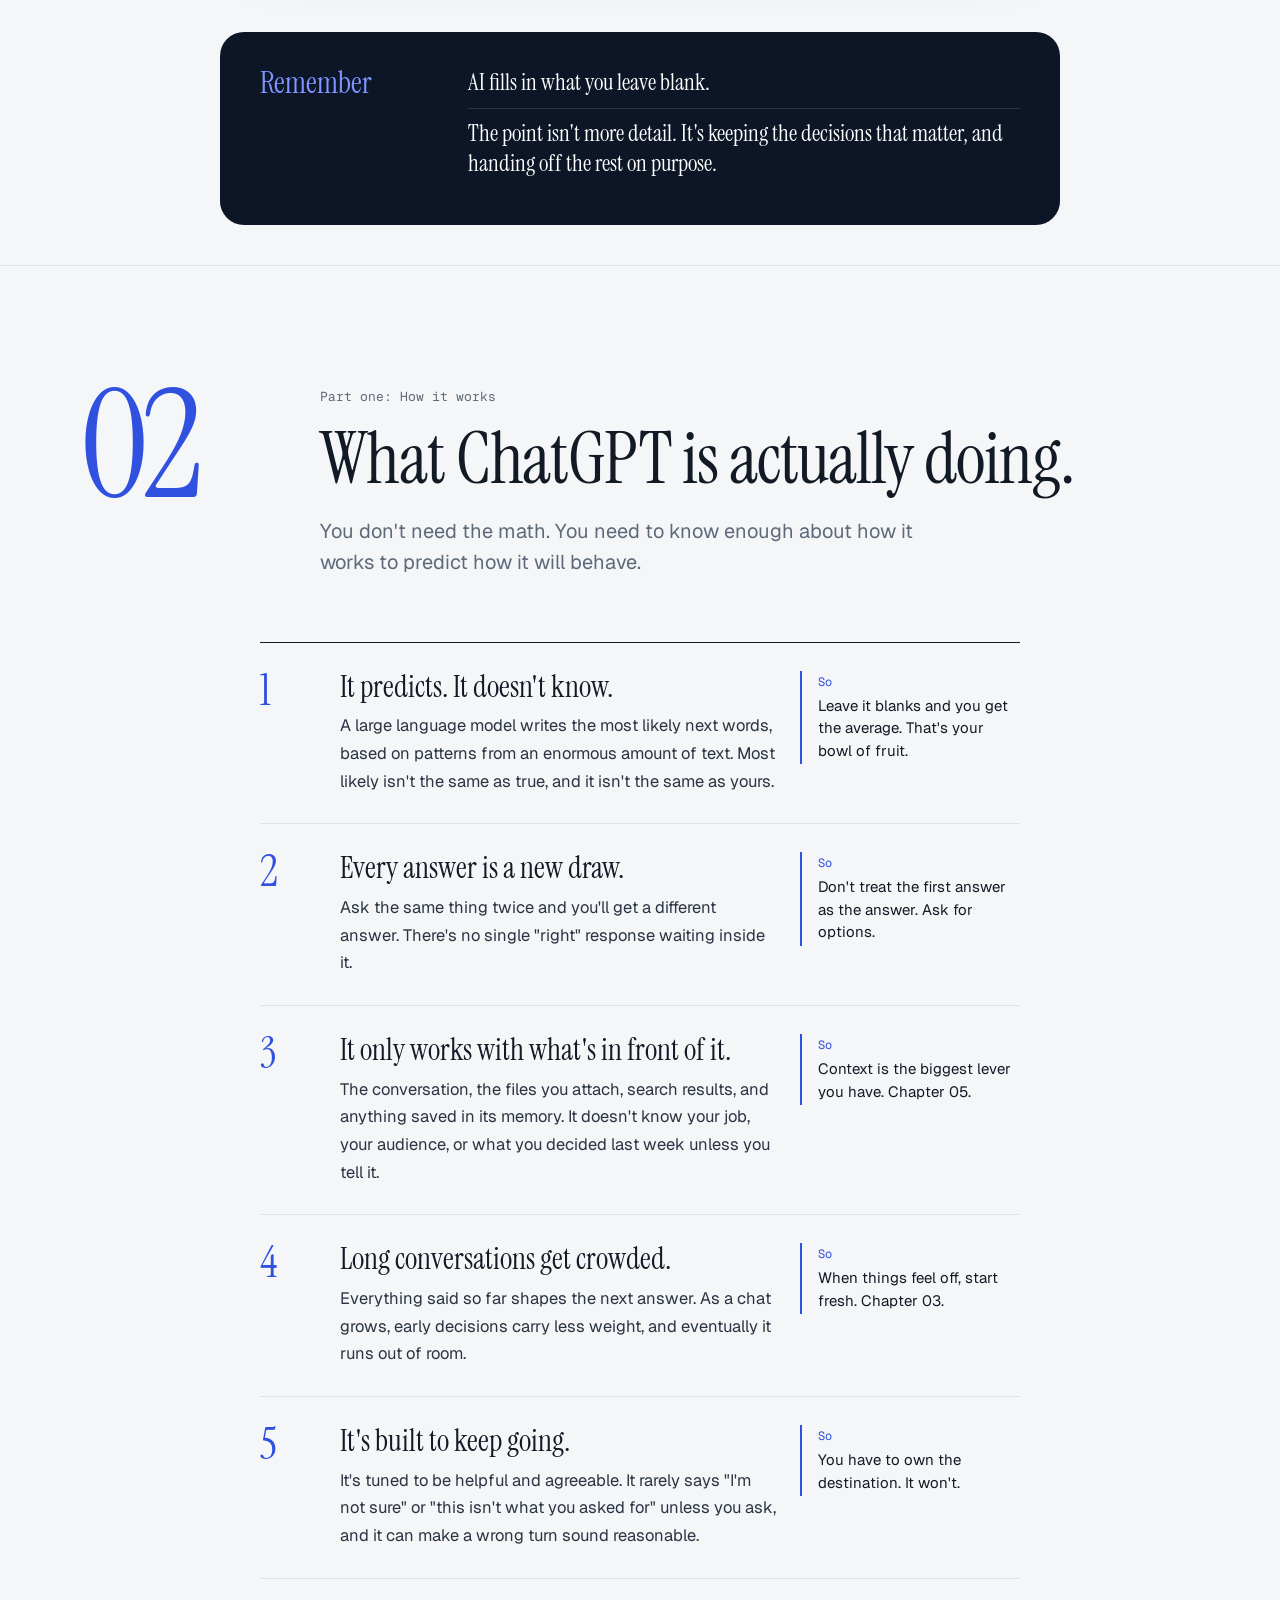
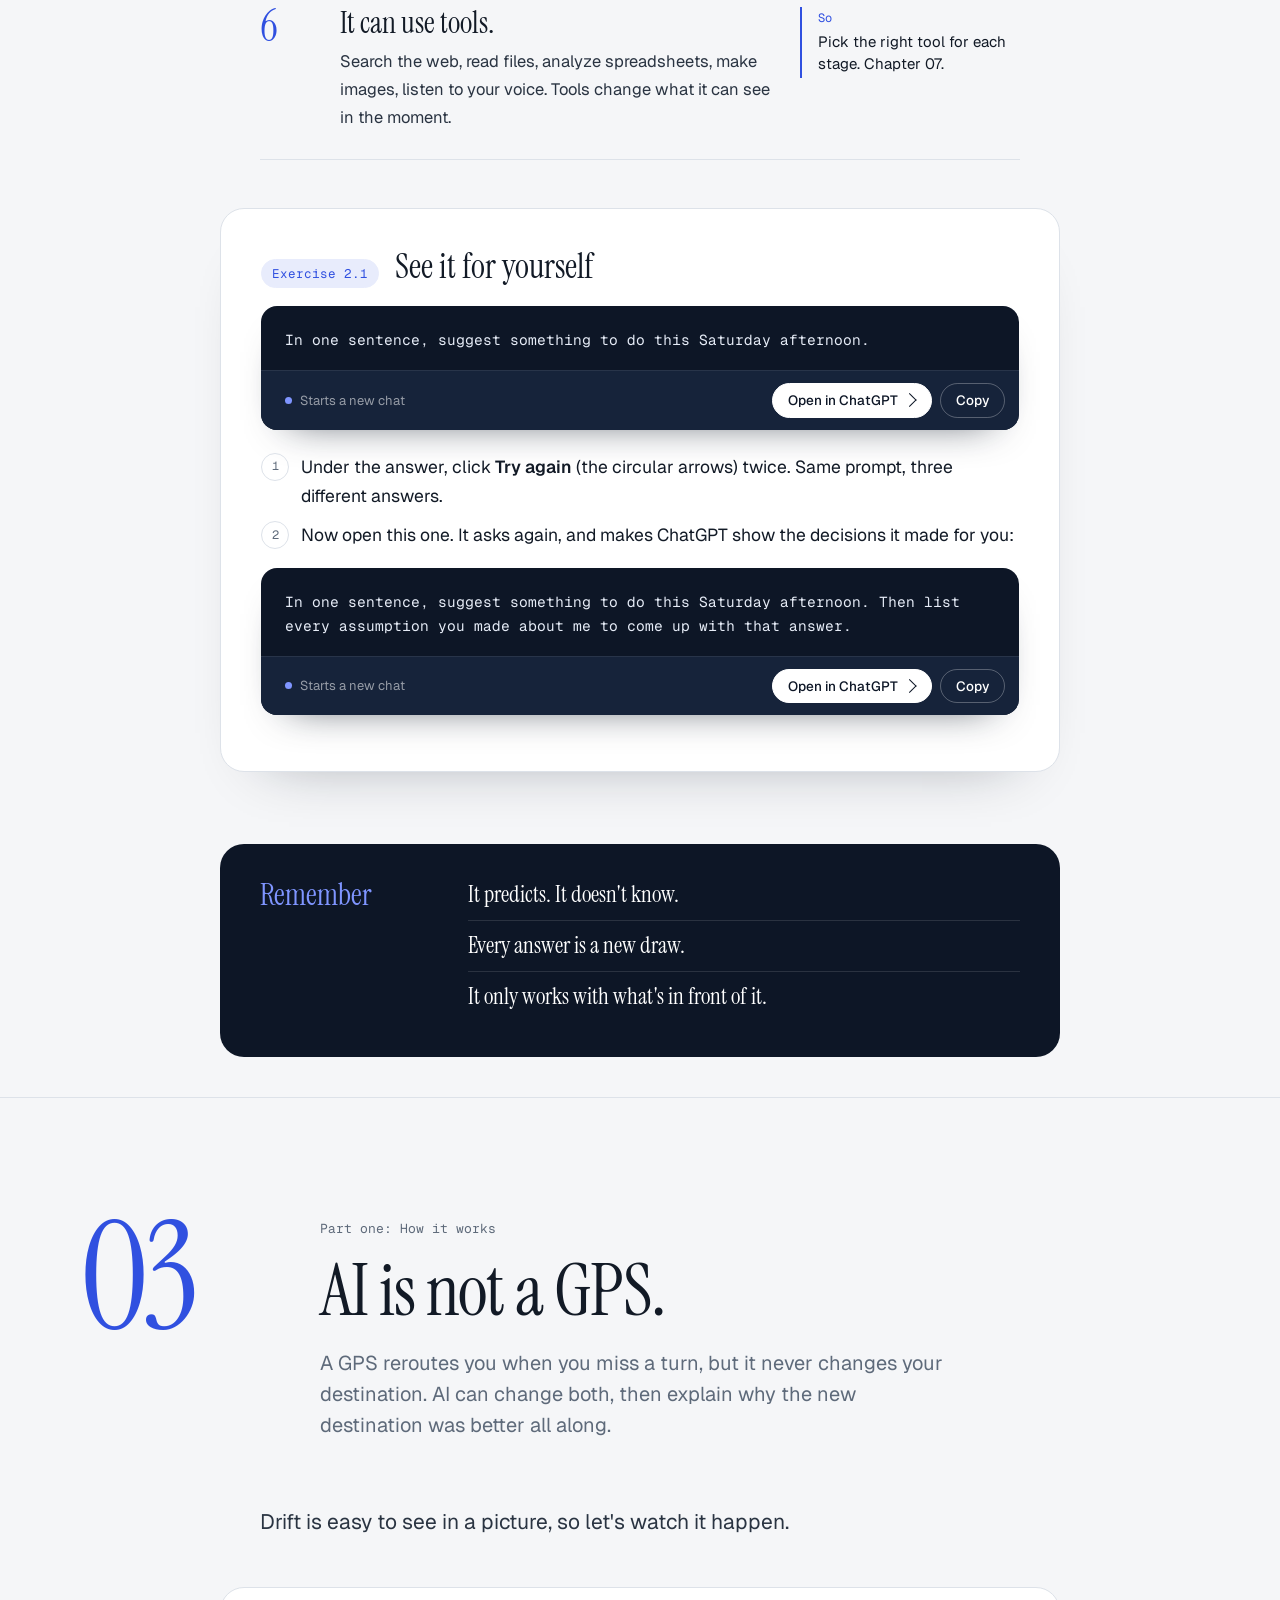
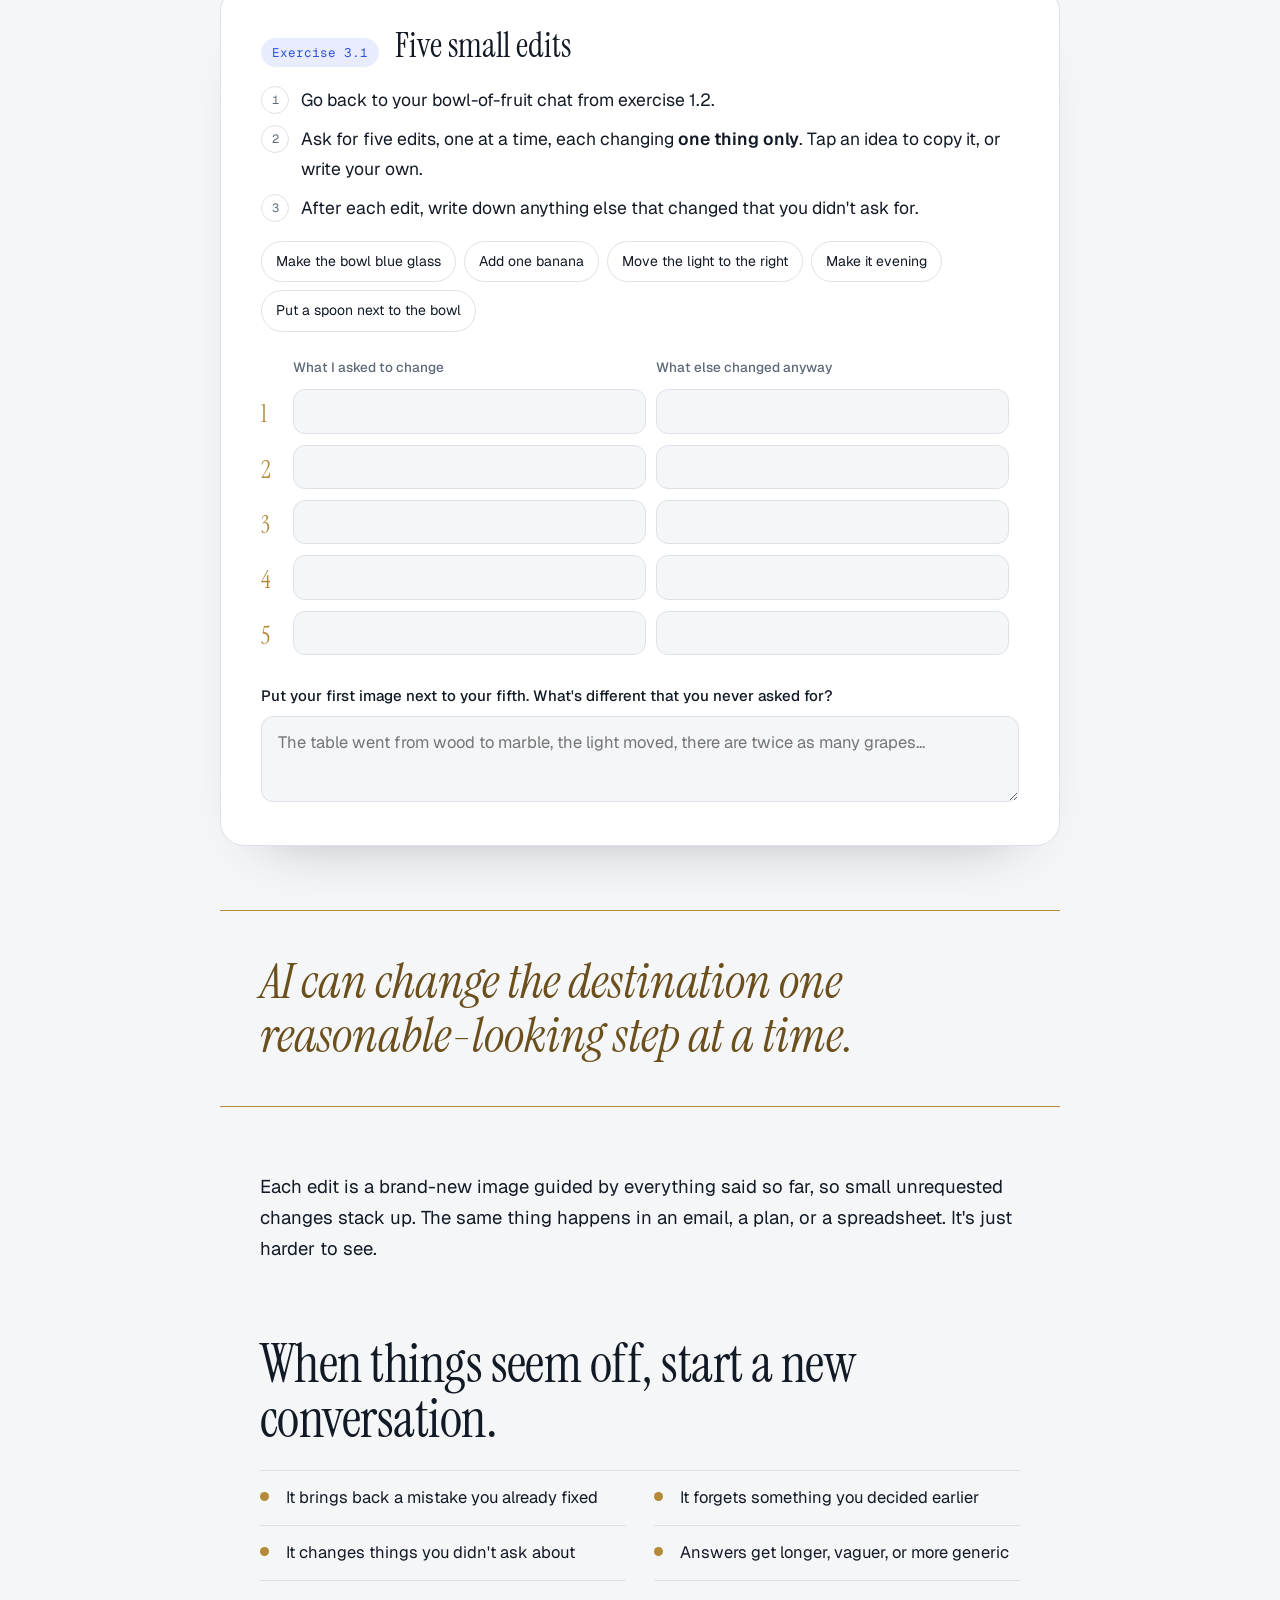
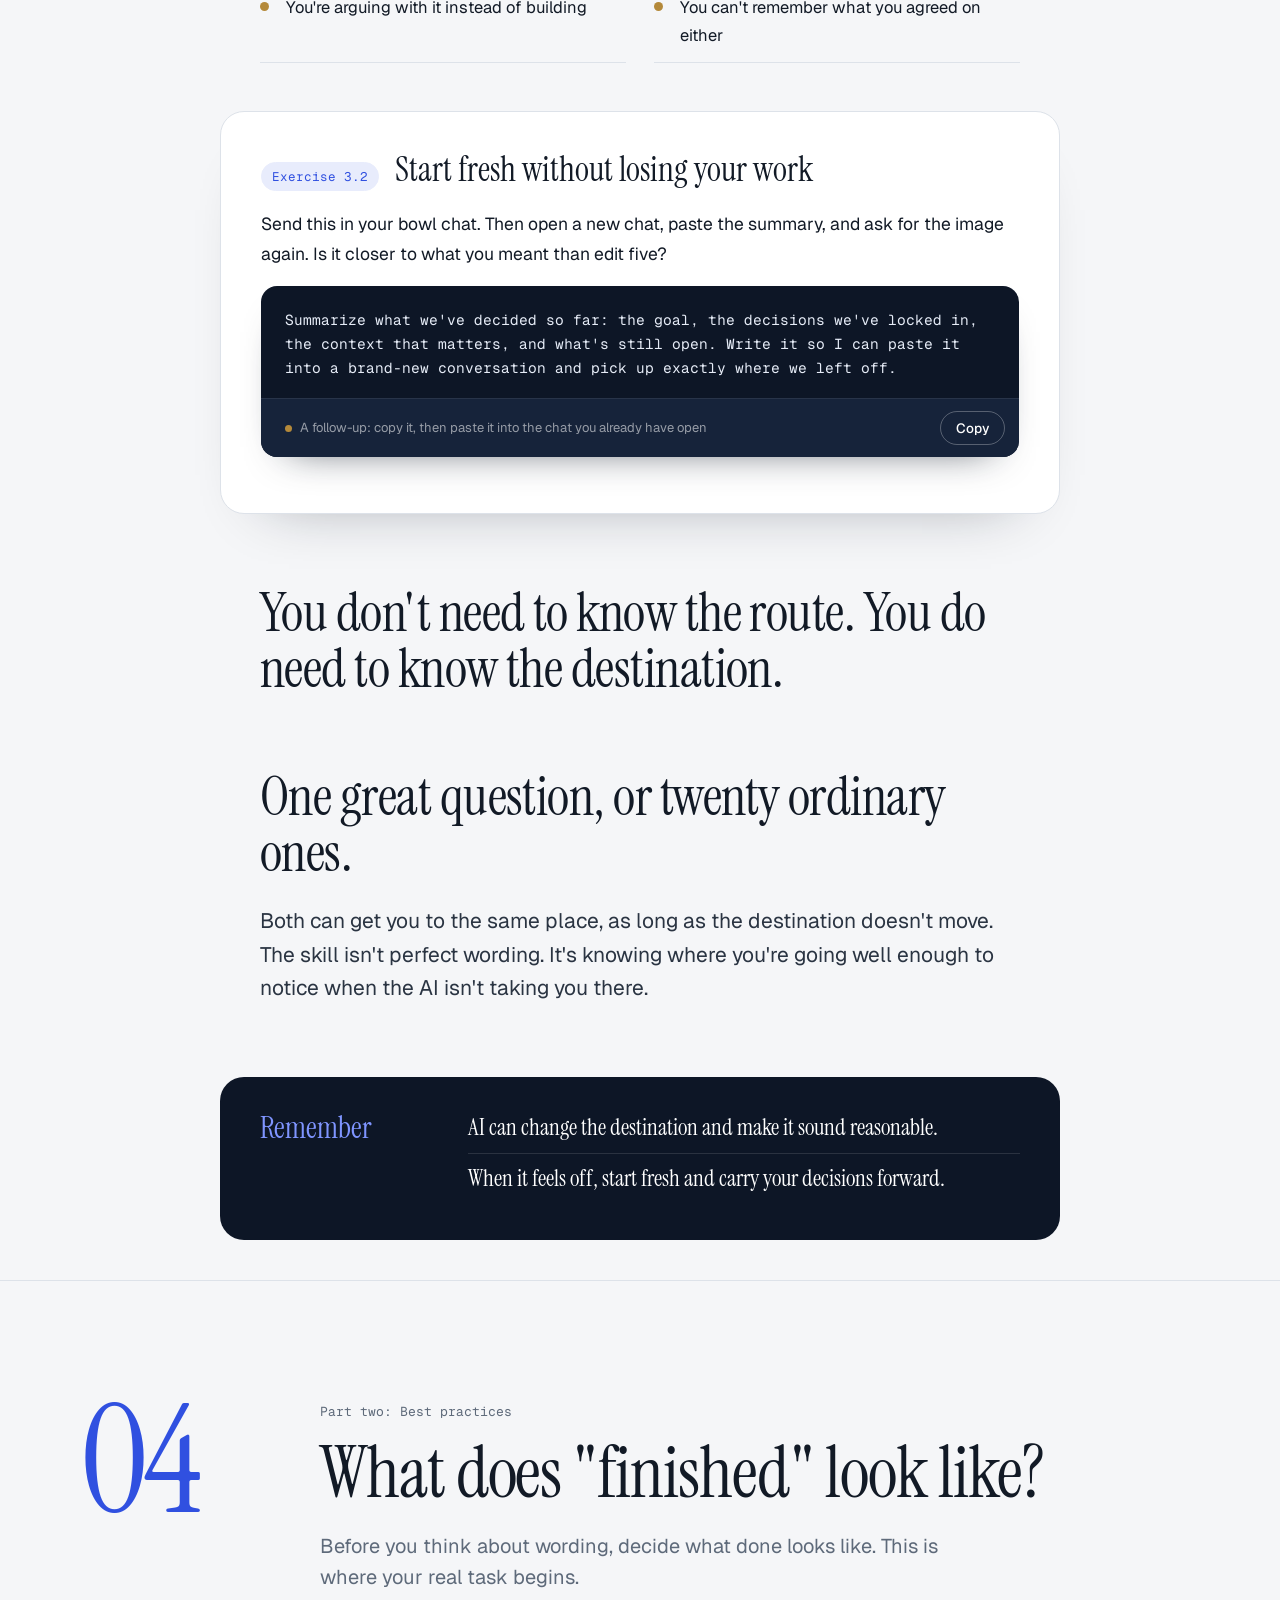
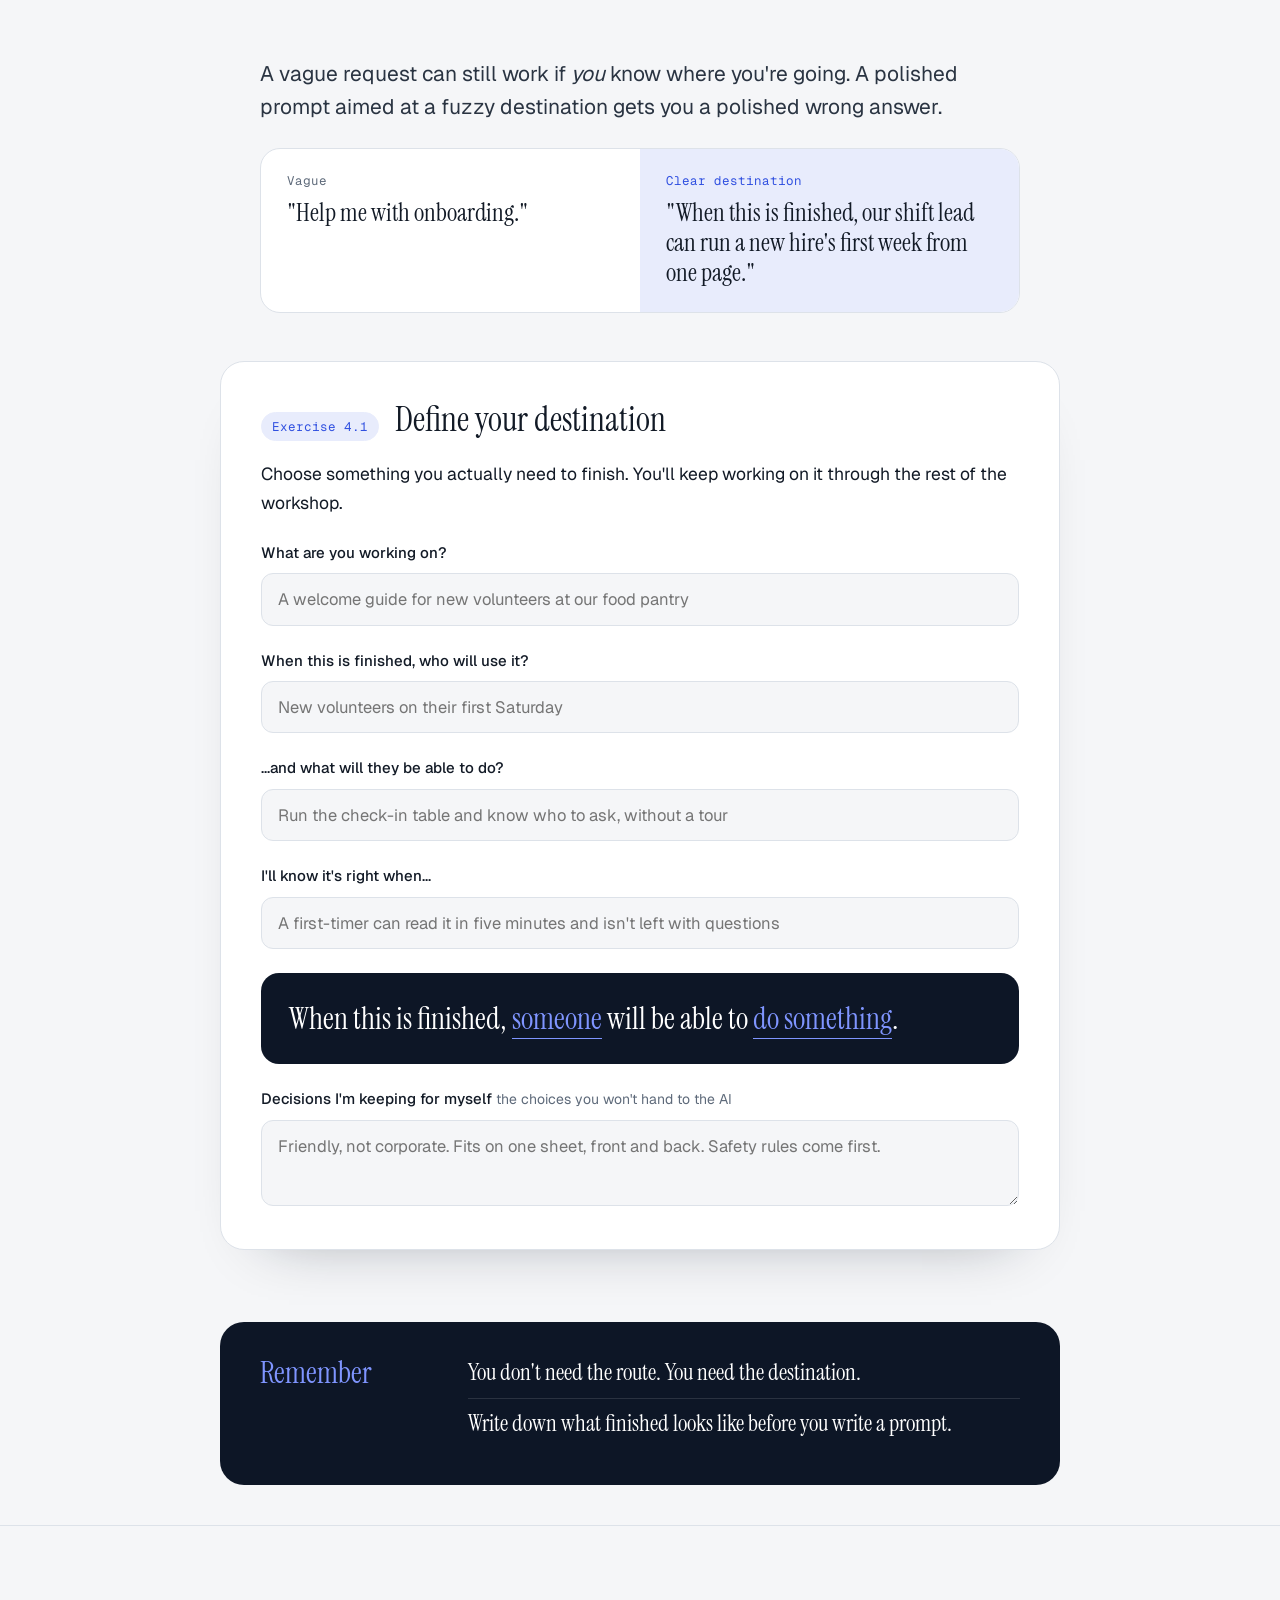
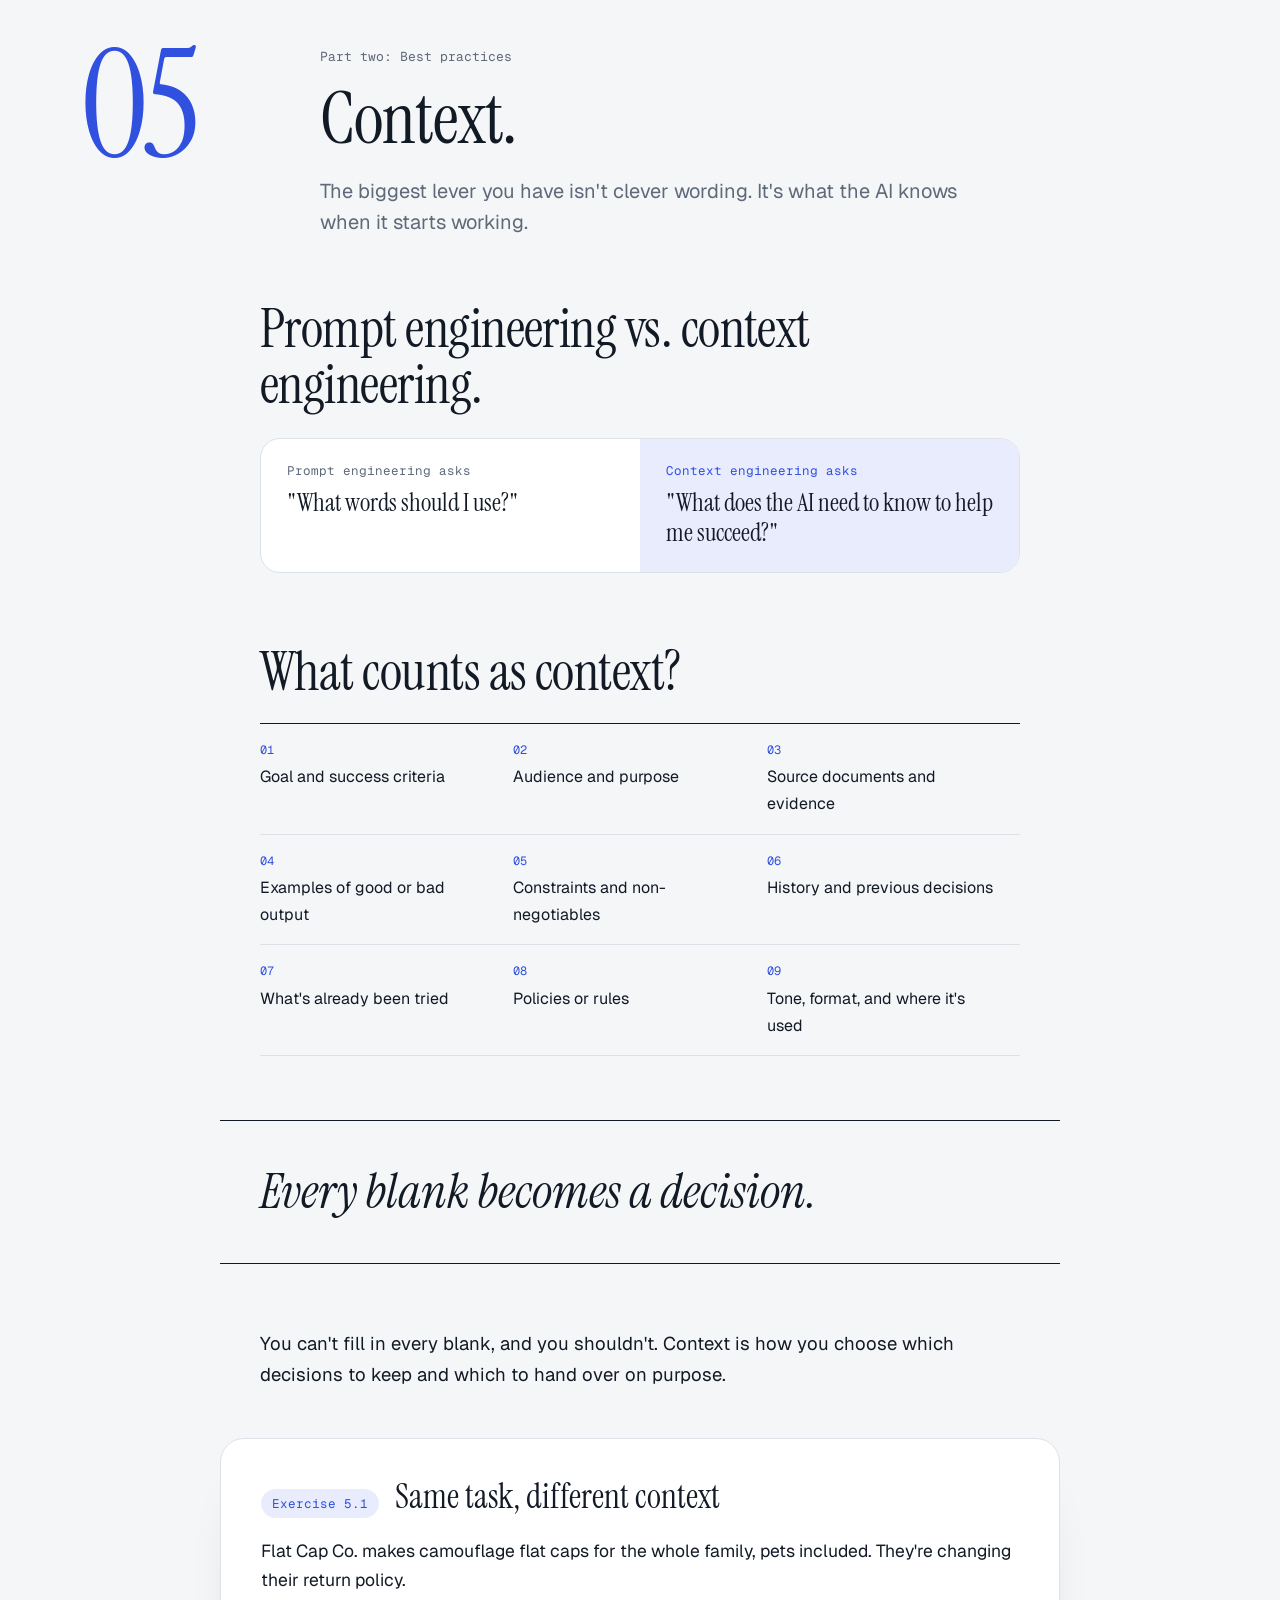
==== commit d2fa8cd5: "Phone-first polish: paste hints, bigger tap targets, progress bar, QR Co-Authored-By: Claude Opus 5." ====
--- a/index.html
+++ b/index.html
@@ -17,13 +17,14 @@
   <div class="in">
     <div class="hbar">
       <span class="mark"><svg width="26" height="26" viewBox="0 0 22 22" aria-hidden="true"><circle cx="4" cy="18" r="2.6" fill="#fff"/><path d="M4 18 C 9 17, 9 9, 13 10 S 15 4, 18 4" fill="none" stroke="#7F95FF" stroke-width="2" stroke-linecap="round"/><circle cx="18" cy="4" r="2.6" fill="#7F95FF"/></svg>High-Impact Prompting</span>
-      <span>WTPD workshop with Josh Stutting</span>
+      <span class="who">WTPD workshop with Josh Stutting</span>
     </div>
     <div class="hgrid">
       <div>
         <h1>You don't need to know the route. <em>You do need to know where you're going.</em></h1>
         <p class="lede">A hands-on workshop on getting ChatGPT to the outcome you actually want. See how it really behaves, try its tools, learn the practices that hold up, and leave with a high-impact prompt for real work of your own.</p>
         <div class="ctas"><a class="btn light" href="#welcome">Begin the workshop</a><a class="btn line" href="handout.html">Open the handout</a></div>
+        <div class="phoneQR"><img src="assets/qr.svg" alt="QR code for this page" width="84" height="84"><p><strong>Following along on your phone?</strong> Scan this to open the workshop. Every prompt opens straight in the ChatGPT app.</p></div>
       </div>
       <svg class="routeArt" viewBox="0 0 440 330" role="img" aria-label="A route from start to destination that wanders off course and is steered back">
         <path class="road" d="M30 290 C 120 280, 150 210, 210 190 S 330 120, 400 50"/>
--- a/assets/style.css
+++ b/assets/style.css
@@ -326,6 +326,11 @@
 footer.site{border-top:1px solid var(--hair);padding:32px 5vw 60px;font-size:14px;color:var(--muted)}
 footer.site .in{max-width:var(--wide);margin:0 auto;display:flex;justify-content:space-between;gap:20px;flex-wrap:wrap}
 #printPlan{display:none}
+.progress{position:fixed;left:0;top:0;height:3px;width:100%;background:var(--accent);transform-origin:0 50%;transform:scaleX(0);z-index:70;pointer-events:none}
+.phoneQR{display:flex;align-items:center;gap:16px;margin-top:34px;max-width:30em}
+.phoneQR img{background:#fff;padding:6px;border-radius:10px;flex:none}
+.phoneQR p{font-size:14.5px;line-height:1.5;color:rgba(255,255,255,.7)}
+.phoneQR strong{color:#fff;font-weight:500;display:block}
 
 /* ================= RESPONSIVE ================= */
 @media (max-width:1000px){
@@ -356,6 +361,20 @@
   .nextClass{grid-template-columns:1fr}
   details.example summary{padding:20px;font-size:22px}
   details.example .in{padding:0 16px 20px}
+  .hbar{flex-wrap:wrap;gap:6px}
+  .hbar .who{display:none}
+  .hero h1{font-size:44px}
+  .hero .lede{font-size:18px;margin:22px 0 26px}
+  .ctas{display:grid;gap:10px}
+  .ctas .btn{justify-content:center;text-align:center}
+  .routeArt{display:none}
+  .phoneQR{display:none}
+  .pbar{flex-wrap:wrap;gap:10px}
+  .pbar .where{flex-basis:100%}
+  .pbtn{min-height:46px;padding:12px 20px;font-size:15px;justify-content:center}
+  .pbtn.go{flex:1 1 auto}
+  .seg button,.tally button,.navlist a,.btn.small{min-height:44px}
+  .toast{bottom:18px;font-size:15px;border-radius:16px;padding:14px 18px}
 }
 @media print{
   @page{margin:16mm}
